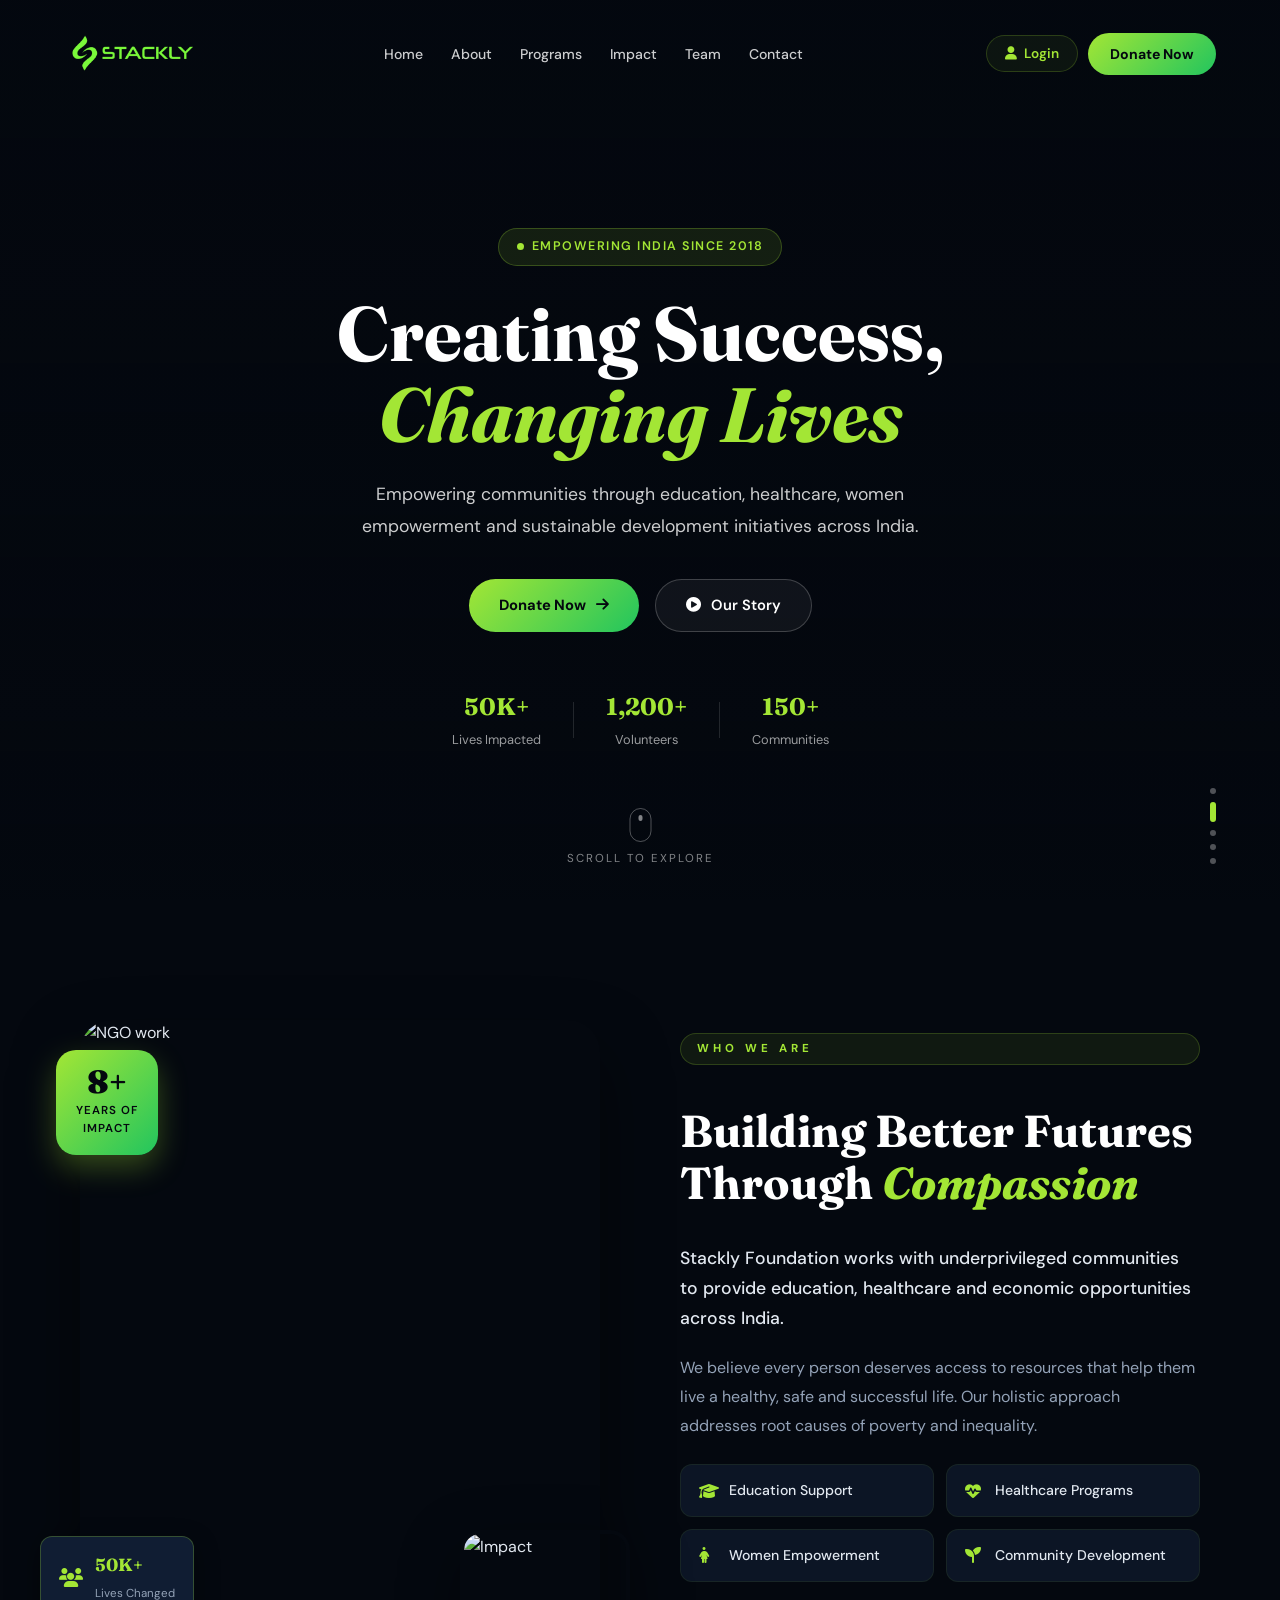
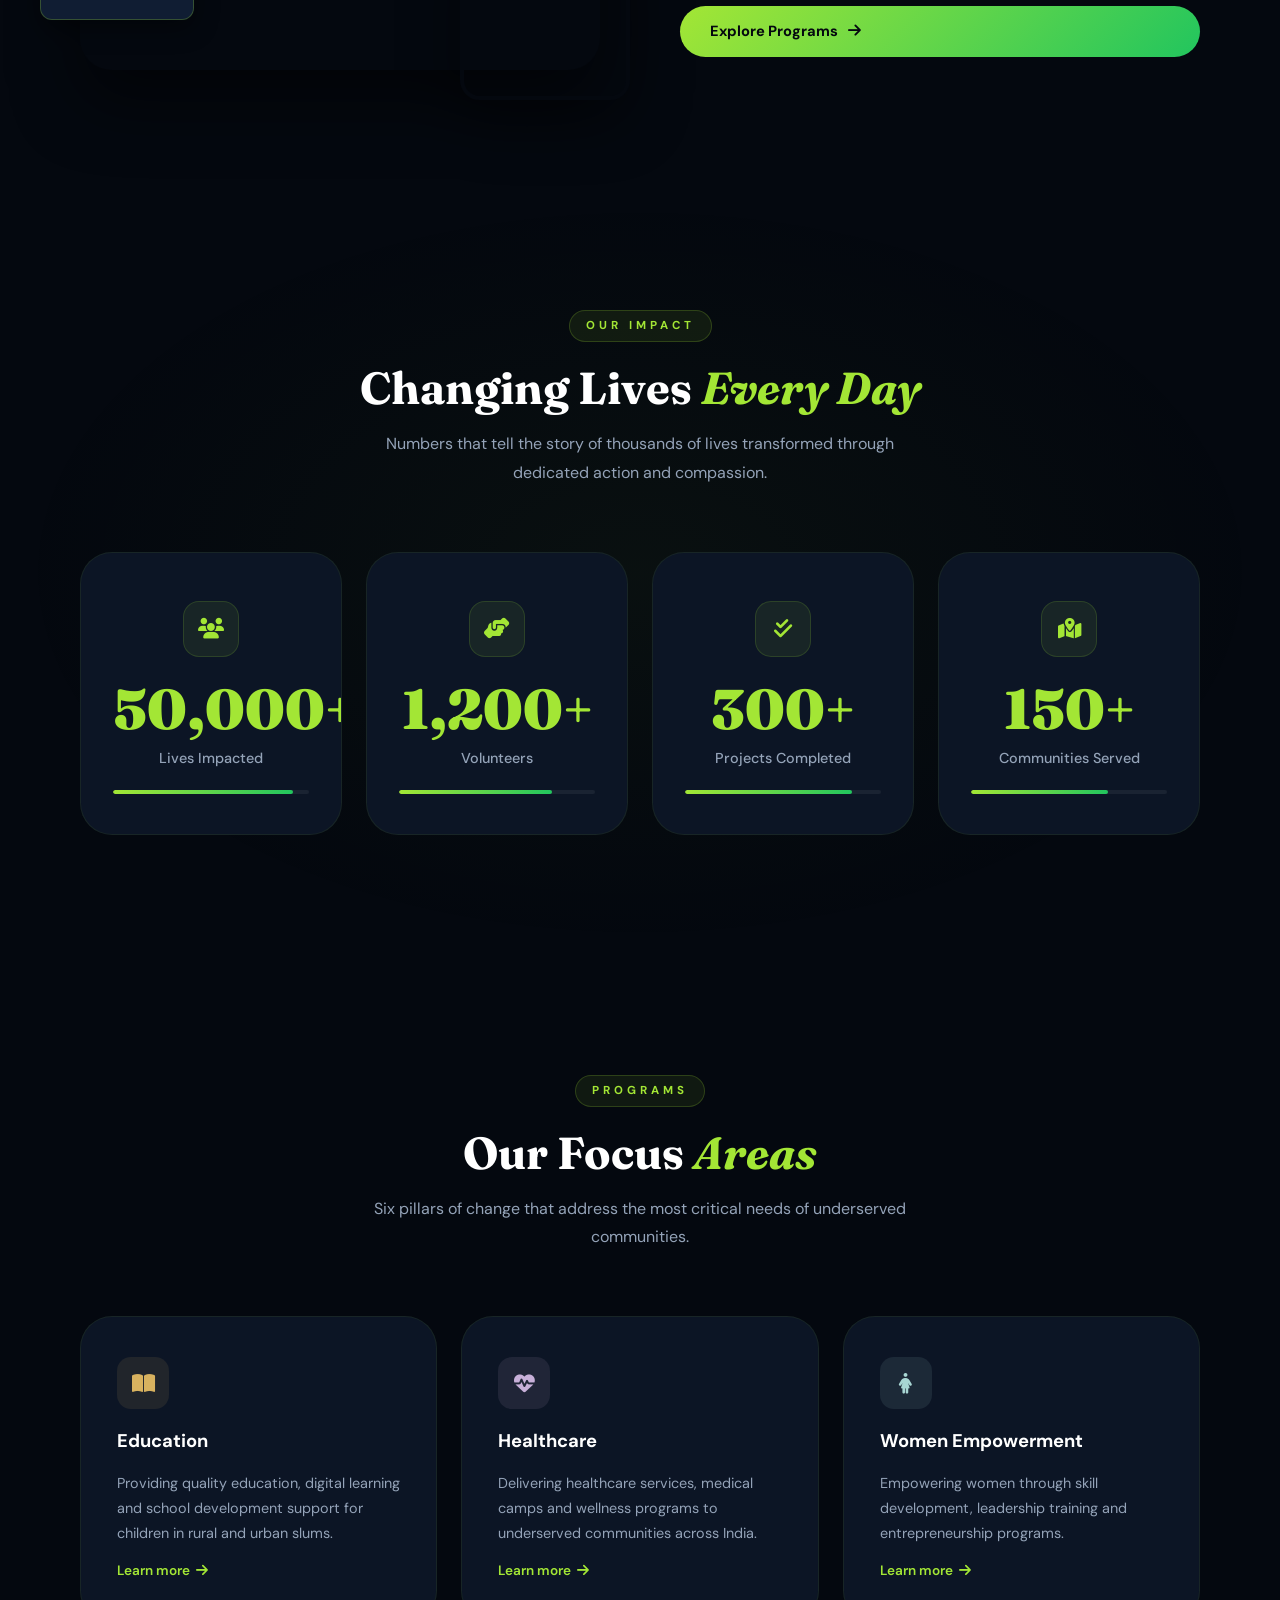
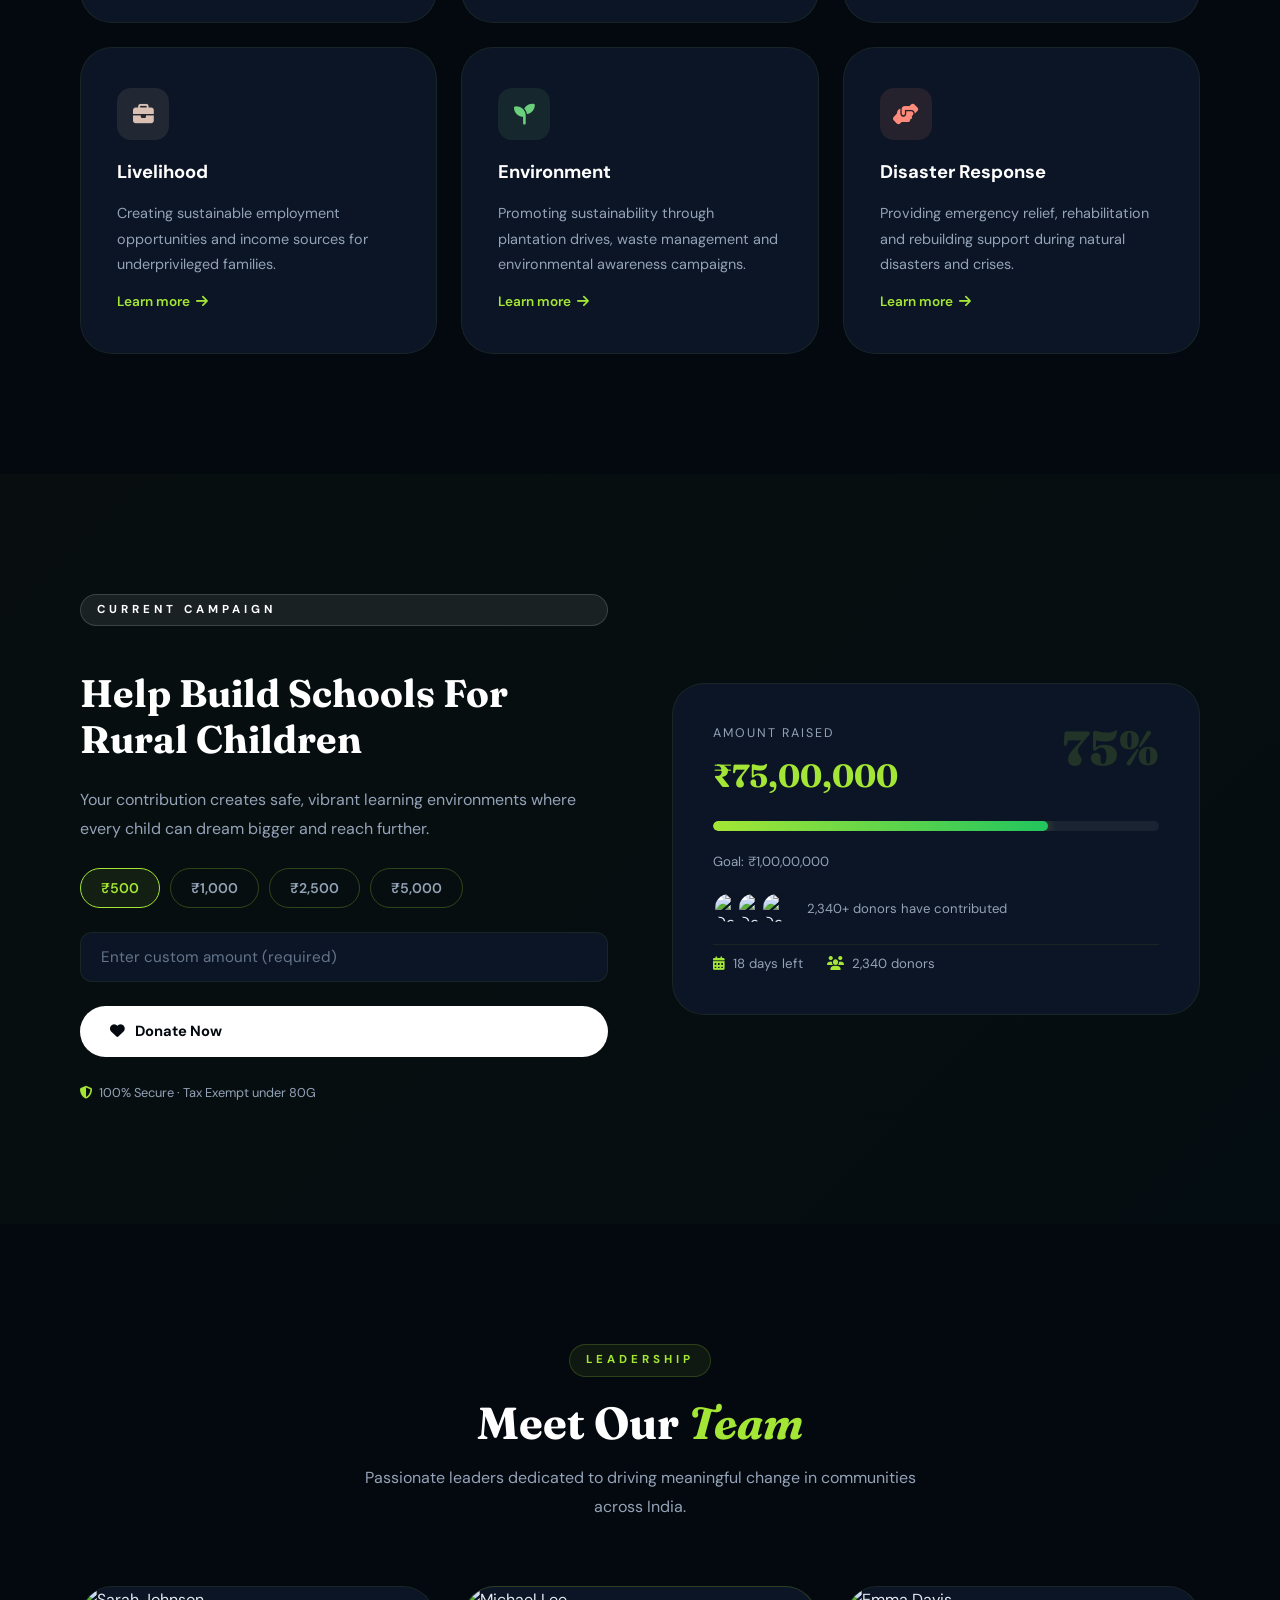
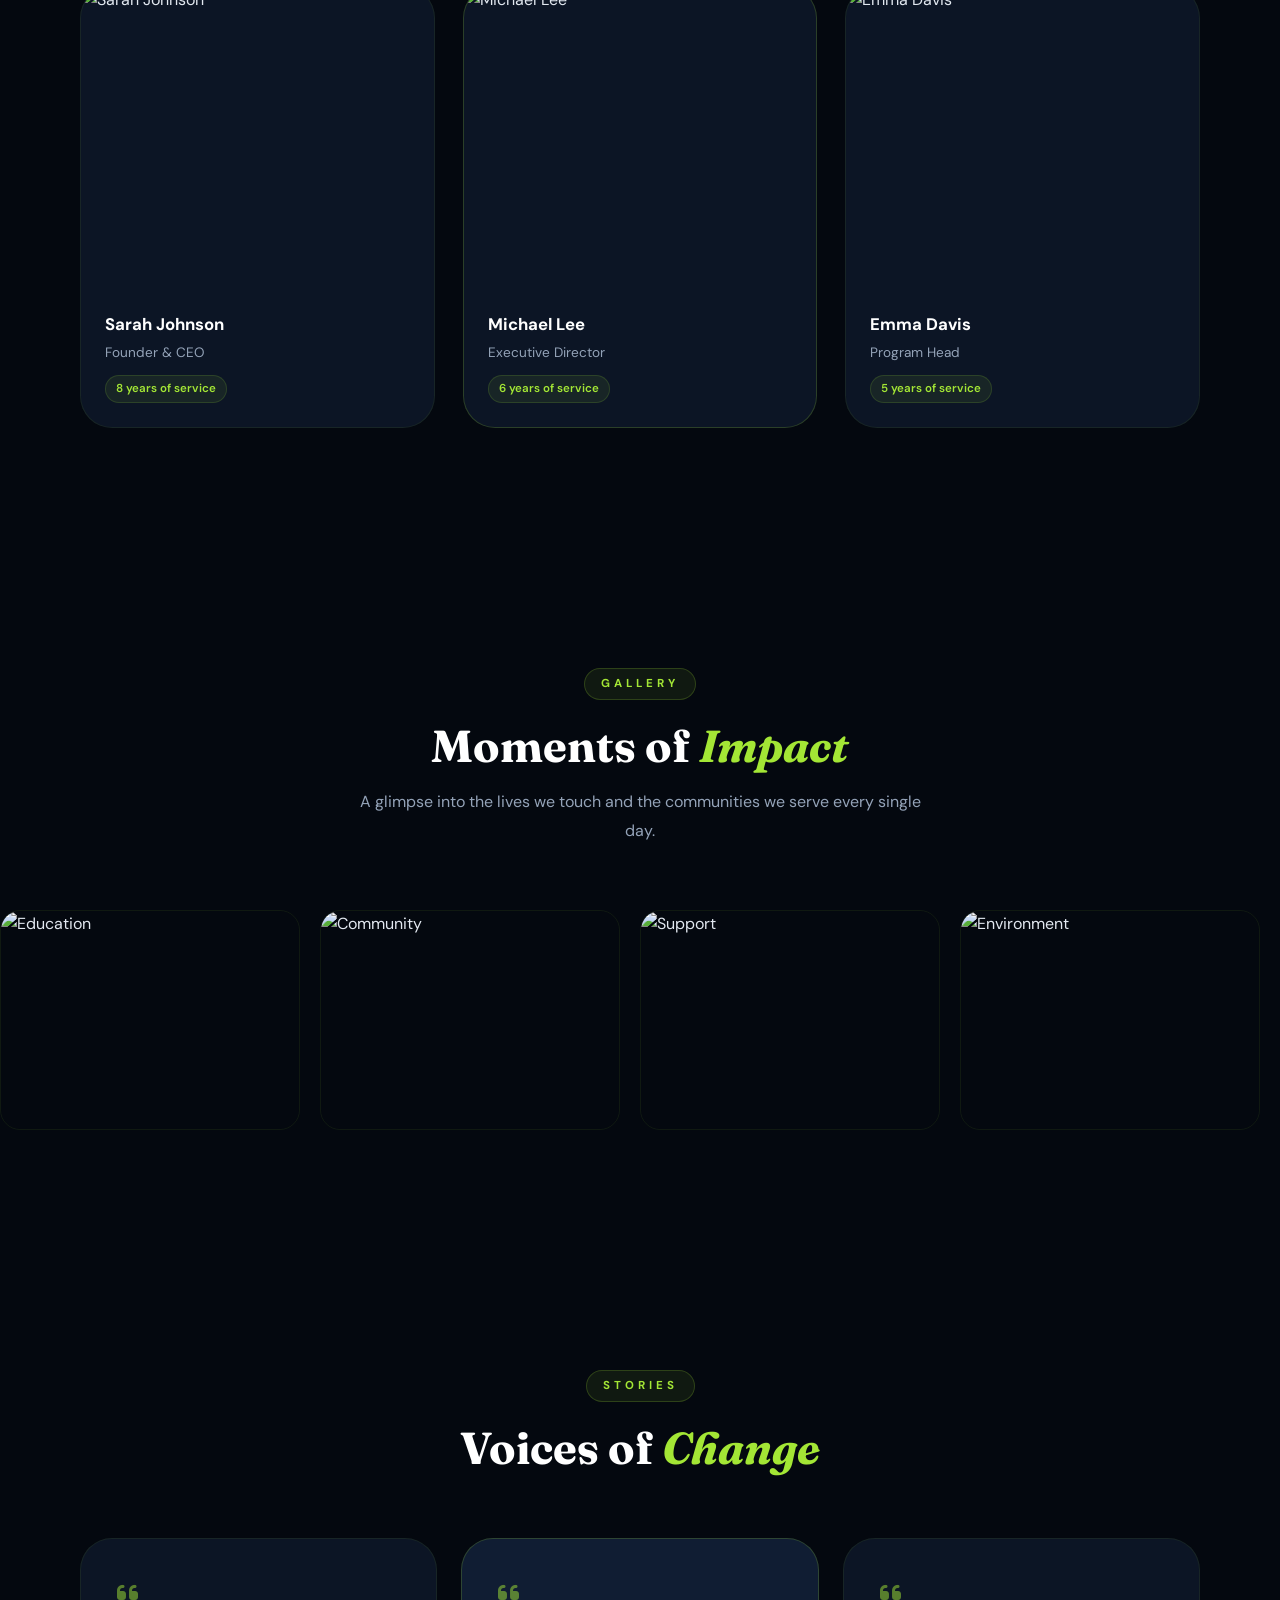
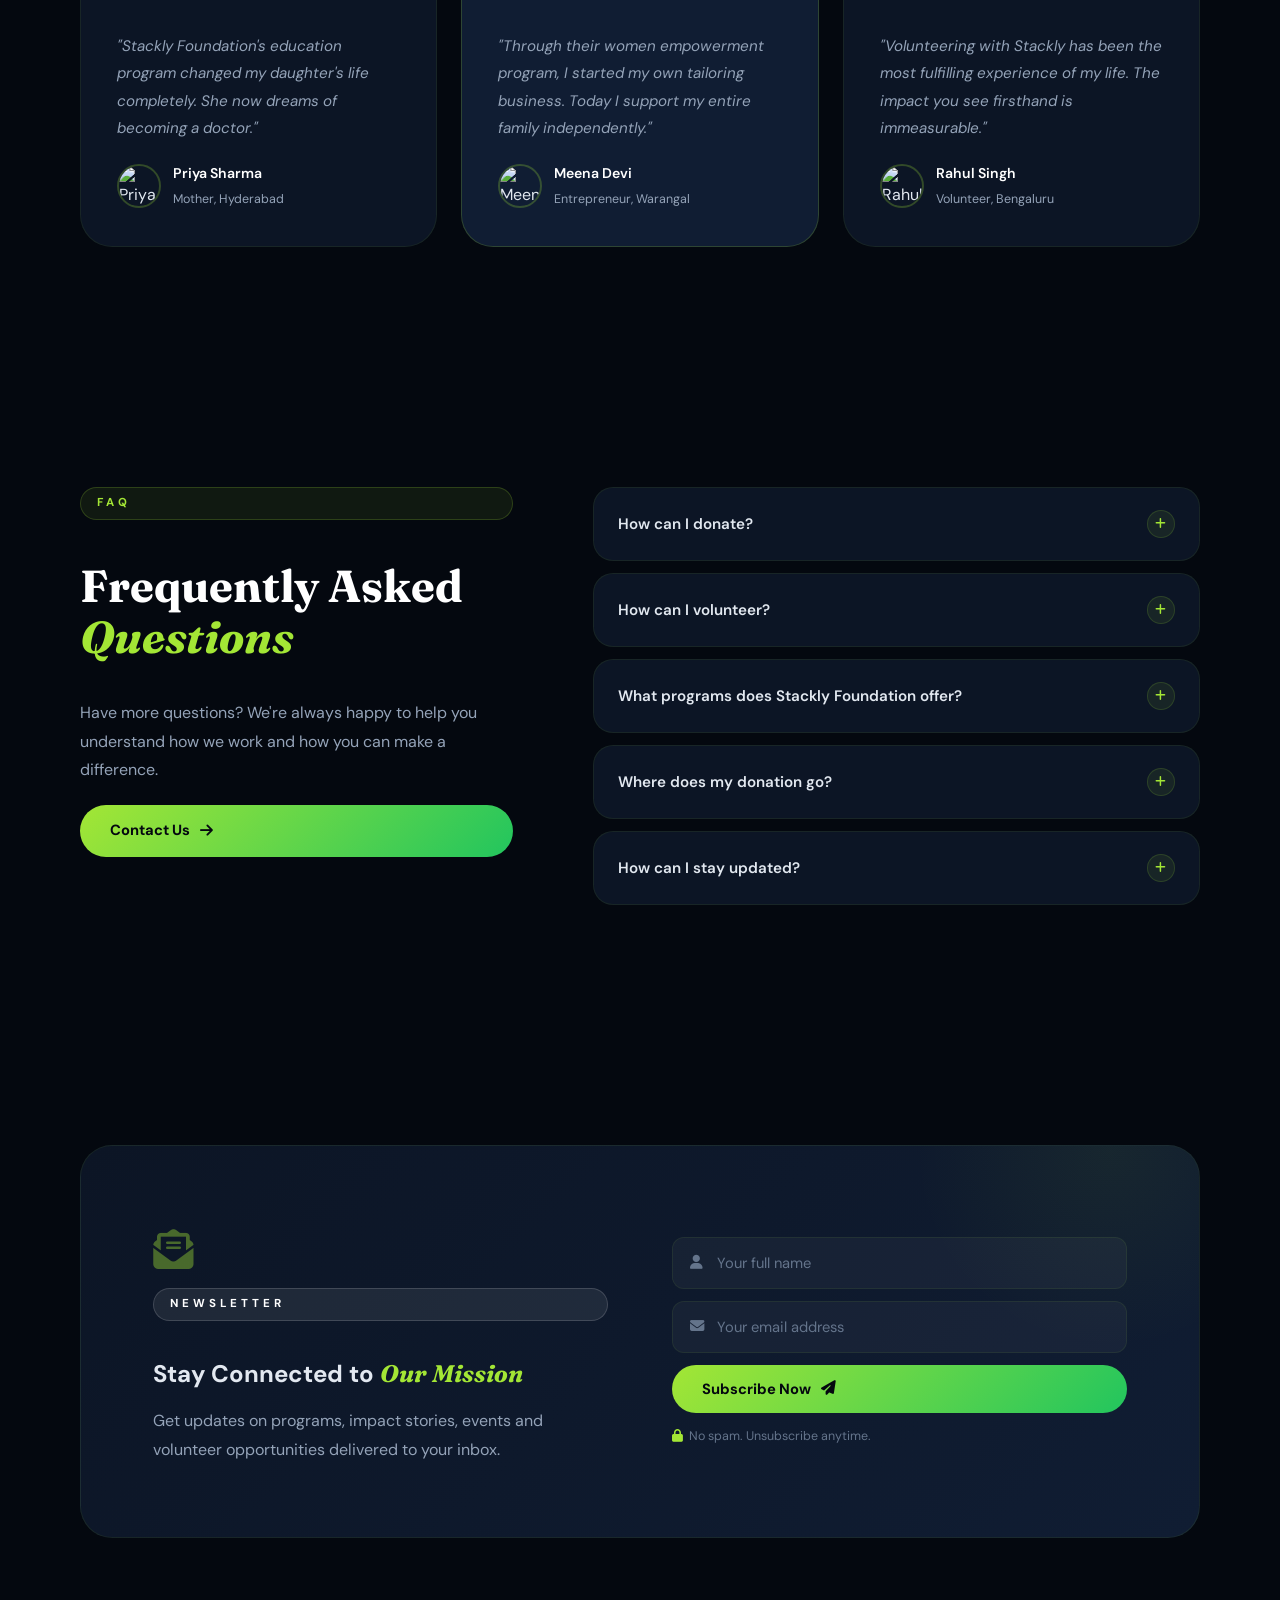
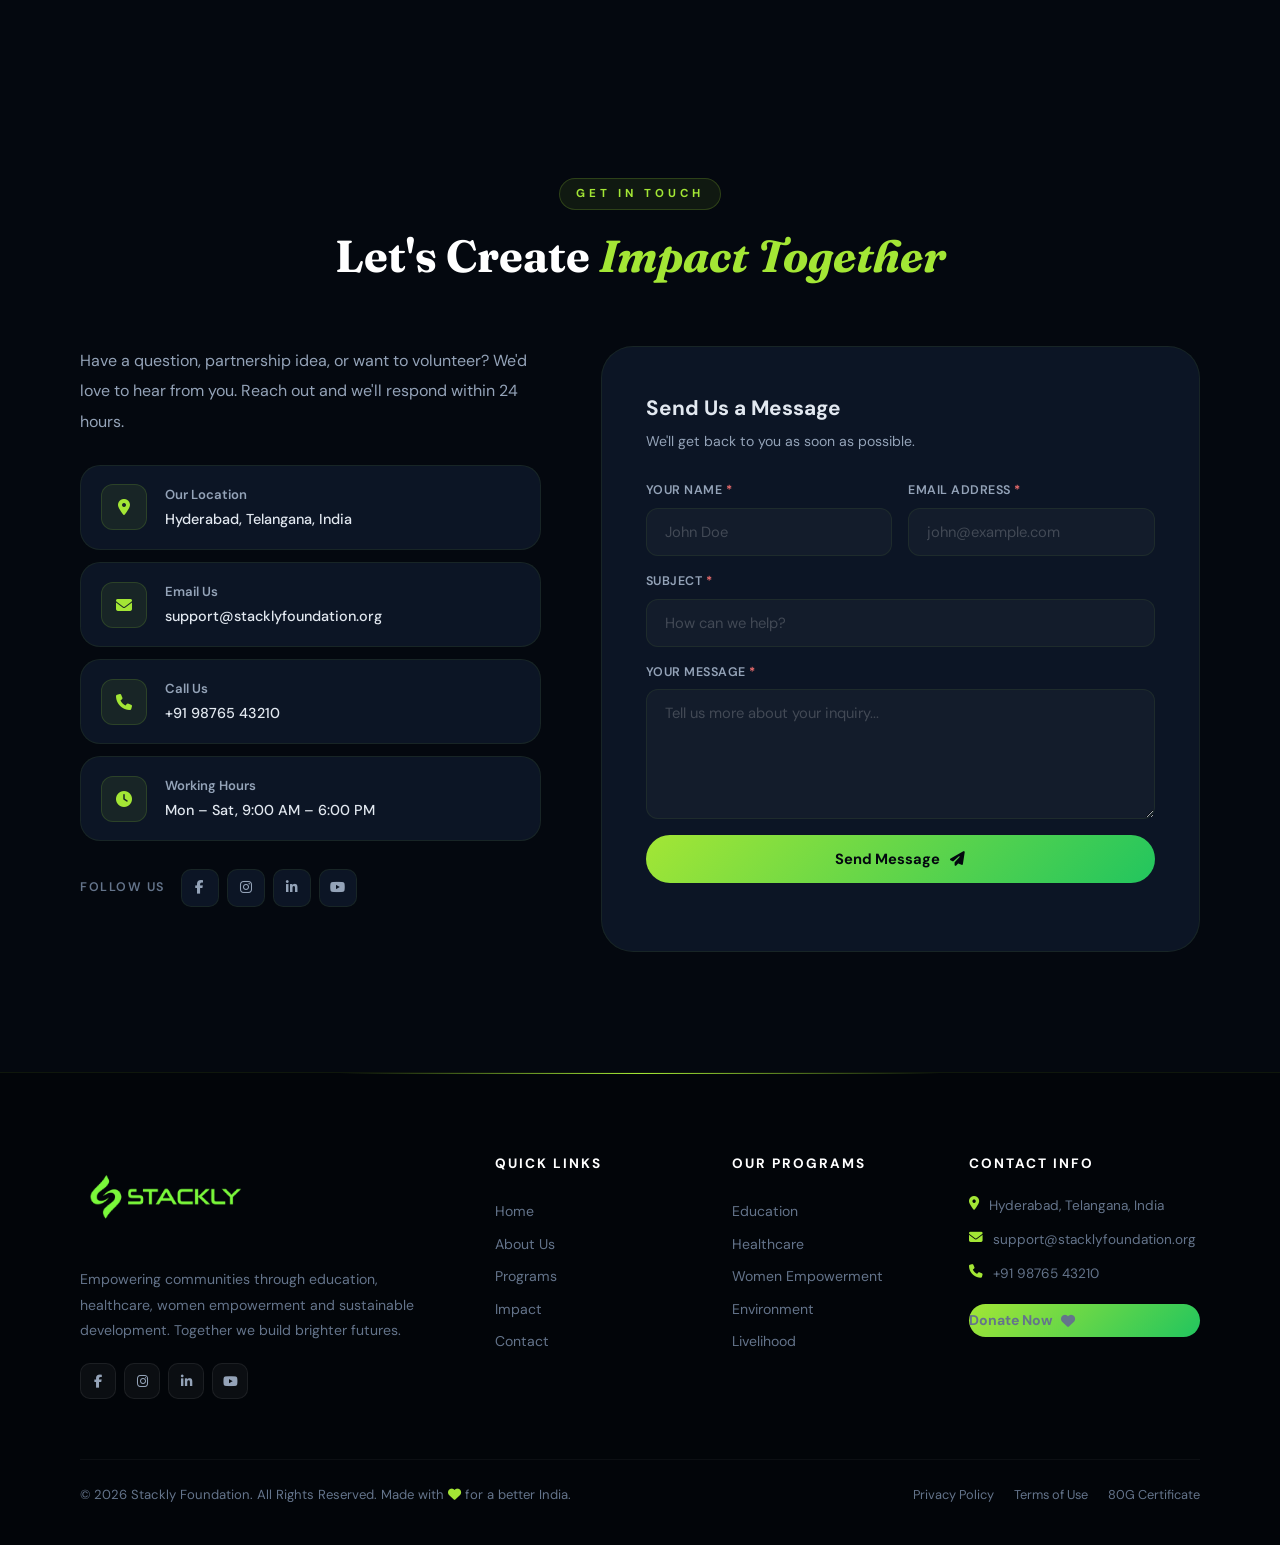
==== index.html @ f52e2aa1 "Update index.html" ====
<!DOCTYPE html>
<html lang="en">
<head>
<meta charset="UTF-8">
<meta name="viewport" content="width=device-width, initial-scale=1.0, maximum-scale=1.0">
<title>Stackly Foundation | Empowering Communities</title>
<link rel="stylesheet" href="style.css">
<link rel="preconnect" href="https://fonts.googleapis.com">
<link href="https://fonts.googleapis.com/css2?family=DM+Sans:ital,opsz,wght@0,9..40,300;0,9..40,400;0,9..40,500;0,9..40,600;0,9..40,700;1,9..40,300&family=Fraunces:ital,opsz,wght@0,9..144,300;0,9..144,600;0,9..144,700;0,9..144,900;1,9..144,300;1,9..144,700&display=swap" rel="stylesheet">
<link rel="stylesheet" href="https://cdnjs.cloudflare.com/ajax/libs/font-awesome/6.5.1/css/all.min.css">
</head>
<body>

<!-- FLOATING PARTICLES -->
<div class="particles" id="particles"></div>

<!-- LOADER -->
<div id="loader">
  <div class="loader-content">
    <div class="loader-logo">
      <img src="logo-removebg-preview.webp" alt="Stackly Foundation">
    </div>
    <div class="loader-wordmark">Stackly</div>
    <div class="loader-tagline">Foundation</div>
    <div class="loader-bar"><span></span></div>
  </div>
</div>

<!-- LOGIN MODAL OVERLAY -->
<div id="loginModal" class="modal-overlay" role="dialog" aria-modal="true" aria-label="Login">
  <div class="modal-card">
    <button class="modal-close" id="modalCloseBtn" aria-label="Close"><i class="fas fa-times"></i></button>
    <div class="modal-header">
      <div class="modal-icon"><i class="fas fa-user-circle"></i></div>
      <h2>Welcome Back</h2>
      <p>Sign in to your Stackly Foundation account</p>
    </div>
    <form id="loginForm" class="modal-form" novalidate>
      <div class="mf-group">
        <label>Full Name <span class="req">*</span></label>
        <div class="mf-input-wrap">
          <i class="fas fa-user"></i>
          <input type="text" id="loginName" placeholder="John Doe" required>
        </div>
        <span class="mf-error" id="nameErr"></span>
      </div>
      <div class="mf-group">
        <label>Email Address <span class="req">*</span></label>
        <div class="mf-input-wrap">
          <i class="fas fa-envelope"></i>
          <input type="email" id="loginEmail" placeholder="john@example.com" required>
        </div>
        <span class="mf-error" id="emailErr"></span>
      </div>
      <div class="mf-group">
        <label>Password <span class="req">*</span></label>
        <div class="mf-input-wrap">
          <i class="fas fa-lock"></i>
          <input type="password" id="loginPassword" placeholder="Enter your password" required>
          <button type="button" class="mf-eye" id="togglePass" aria-label="Toggle password"><i class="fas fa-eye"></i></button>
        </div>
        <span class="mf-error" id="passErr"></span>
      </div>
      <div class="mf-row">
        <label class="mf-check">
          <input type="checkbox" id="rememberMe">
          <span>Remember me</span>
        </label>
        <a href="404.html" class="mf-forgot">Forgot password?</a>
      </div>
      <button type="submit" class="btn-primary btn-full modal-submit">
        <span>Sign In</span> <i class="fas fa-arrow-right"></i>
      </button>
      <p class="modal-divider"><span>or</span></p>
      <button type="button" class="btn-social" onclick="window.location.href='404.html'">
        <i class="fab fa-google"></i> Continue with Google
      </button>
      <p class="modal-footer-text">Don't have an account? <a href="404.html">Sign up free</a></p>
    </form>
  </div>
</div>

<!-- BACK TO TOP -->
<button id="topBtn" aria-label="Back to top"><i class="fas fa-arrow-up"></i></button>

<!-- NAVBAR -->
<header id="header">
  <nav class="navbar">
    <a href="index.html" class="nav-logo">
      <img src="logo-removebg-preview.webp" alt="Stackly Foundation Logo" class="nav-logo-img">
    </a>
    <ul class="nav-links" id="navLinks">
      <li><a href="index.html">Home</a></li>
      <li><a href="404.html">About</a></li>
      <li><a href="404.html">Programs</a></li>
      <li><a href="404.html">Impact</a></li>
      <li><a href="404.html">Team</a></li>
      <li><a href="404.html">Contact</a></li>
      <li class="nav-cta-li"><a href="404.html" class="nav-donate-btn">Donate Now</a></li>
    </ul>
    <div class="nav-right">
      <button class="nav-login-btn" id="loginOpenBtn" aria-label="Login">
        <i class="fas fa-user"></i><span>Login</span>
      </button>
      <a href="404.html" class="nav-donate-desktop">Donate Now</a>
      <button class="menu-btn" id="menuBtn" aria-label="Toggle menu">
        <span></span><span></span><span></span>
      </button>
    </div>
  </nav>
</header>

<!-- MOBILE MENU OVERLAY -->
<div class="mobile-menu-overlay" id="mobileMenu">
  <div class="mobile-menu-inner">
    <button class="mobile-menu-close" id="mobileMenuClose" aria-label="Close menu">
      <i class="fas fa-times"></i>
    </button>
    <a href="index.html" class="mobile-menu-logo">
      <img src="logo-removebg-preview.webp" alt="Stackly">
    </a>
    <nav class="mobile-nav">
      <a href="index.html" class="mobile-nav-link">Home</a>
      <a href="404.html" class="mobile-nav-link">About</a>
      <a href="404.html" class="mobile-nav-link">Programs</a>
      <a href="404.html" class="mobile-nav-link">Impact</a>
      <a href="404.html" class="mobile-nav-link">Team</a>
      <a href="404.html" class="mobile-nav-link">Contact</a>
    </nav>
    <div class="mobile-menu-actions">
      <button class="mobile-login-btn" id="mobileLoginBtn"><i class="fas fa-user"></i> Login</button>
      <a href="404.html" class="btn-primary mobile-donate-btn"><i class="fas fa-heart"></i> Donate Now</a>
    </div>
  </div>
</div>

<!-- HERO -->
<section id="home" class="hero">
  <div class="hero-slider">
    <div class="hero-slide active"><img src="image1.webp" alt="Education"></div>
    <div class="hero-slide"><img src="image2.webp" alt="Volunteers"></div>
    <div class="hero-slide"><img src="image3.webp" alt="Community"></div>
    <div class="hero-slide"><img src="image4.webp" alt="Healthcare"></div>
    <div class="hero-slide"><img src="image5.webp" alt="Women Empowerment"></div>
  </div>
  <div class="hero-overlay"></div>
  <div class="hero-content">
    <div class="hero-badge"><span class="badge-dot"></span> Empowering India Since 2018</div>
    <h1 class="hero-title">
      <span class="hero-line">Creating Success,</span>
      <span class="hero-line accent">Changing Lives</span>
    </h1>
    <p class="hero-sub">Empowering communities through education, healthcare, women empowerment and sustainable development initiatives across India.</p>
    <div class="hero-actions">
      <a href="404.html" class="btn-primary">
        <span>Donate Now</span>
        <i class="fas fa-arrow-right"></i>
      </a>
      <a href="404.html" class="btn-ghost">
        <i class="fas fa-play-circle"></i>
        <span>Our Story</span>
      </a>
    </div>
    <div class="hero-stats">
      <div class="hs"><strong>50K+</strong><span>Lives Impacted</span></div>
      <div class="hs-div"></div>
      <div class="hs"><strong>1,200+</strong><span>Volunteers</span></div>
      <div class="hs-div"></div>
      <div class="hs"><strong>150+</strong><span>Communities</span></div>
    </div>
  </div>
  <div class="hero-scroll-hint">
    <div class="scroll-mouse"><div class="scroll-wheel"></div></div>
    <span>Scroll to explore</span>
  </div>
  <div class="hero-slider-dots" id="sliderDots"></div>
</section>

<!-- ABOUT -->
<section id="about" class="about reveal">
  <div class="container">
    <div class="about-grid">
      <div class="about-media">
        <div class="about-img-main">
          <img src="Aboutimage1.webp" alt="NGO work">
          <div class="about-img-shine"></div>
        </div>
        <div class="about-img-float">
          <img src="Aboutimage2.webp" alt="Impact">
        </div>
        <div class="about-badge-float">
          <div class="abf-number">8+</div>
          <div class="abf-text">Years of<br>Impact</div>
        </div>
        <div class="about-stat-float">
          <i class="fas fa-users"></i>
          <div>
            <strong>50K+</strong>
            <span>Lives Changed</span>
          </div>
        </div>
      </div>
      <div class="about-content">
        <div class="section-label">Who We Are</div>
        <h2 class="section-heading">Building Better Futures Through <em>Compassion</em></h2>
        <p class="about-lead">Stackly Foundation works with underprivileged communities to provide education, healthcare and economic opportunities across India.</p>
        <p class="about-body">We believe every person deserves access to resources that help them live a healthy, safe and successful life. Our holistic approach addresses root causes of poverty and inequality.</p>
        <div class="about-features">
          <div class="af-item"><i class="fas fa-graduation-cap"></i><span>Education Support</span></div>
          <div class="af-item"><i class="fas fa-heartbeat"></i><span>Healthcare Programs</span></div>
          <div class="af-item"><i class="fas fa-female"></i><span>Women Empowerment</span></div>
          <div class="af-item"><i class="fas fa-seedling"></i><span>Community Development</span></div>
        </div>
        <a href="404.html" class="btn-primary">Explore Programs <i class="fas fa-arrow-right"></i></a>
      </div>
    </div>
  </div>
</section>

<!-- IMPACT -->
<section id="impact" class="impact reveal">
  <div class="container">
    <div class="section-header-centered">
      <div class="section-label">Our Impact</div>
      <h2 class="section-heading">Changing Lives <em>Every Day</em></h2>
      <p class="section-sub">Numbers that tell the story of thousands of lives transformed through dedicated action and compassion.</p>
    </div>
    <div class="impact-grid">
      <div class="impact-card">
        <div class="ic-icon"><i class="fas fa-users"></i></div>
        <h3 class="counter" data-target="50000">0</h3>
        <p>Lives Impacted</p>
        <div class="ic-bar"><span style="width:92%"></span></div>
      </div>
      <div class="impact-card">
        <div class="ic-icon"><i class="fas fa-hands-helping"></i></div>
        <h3 class="counter" data-target="1200">0</h3>
        <p>Volunteers</p>
        <div class="ic-bar"><span style="width:78%"></span></div>
      </div>
      <div class="impact-card">
        <div class="ic-icon"><i class="fas fa-check-double"></i></div>
        <h3 class="counter" data-target="300">0</h3>
        <p>Projects Completed</p>
        <div class="ic-bar"><span style="width:85%"></span></div>
      </div>
      <div class="impact-card">
        <div class="ic-icon"><i class="fas fa-map-marked-alt"></i></div>
        <h3 class="counter" data-target="150">0</h3>
        <p>Communities Served</p>
        <div class="ic-bar"><span style="width:70%"></span></div>
      </div>
    </div>
  </div>
</section>

<!-- PROGRAMS -->
<section id="programs" class="programs reveal">
  <div class="container">
    <div class="section-header-centered">
      <div class="section-label">Programs</div>
      <h2 class="section-heading">Our Focus <em>Areas</em></h2>
      <p class="section-sub">Six pillars of change that address the most critical needs of underserved communities.</p>
    </div>
    <div class="programs-grid">
      <a href="404.html" class="program-card prog-1">
        <div class="pc-icon"><i class="fas fa-book-open"></i></div>
        <h3>Education</h3>
        <p>Providing quality education, digital learning and school development support for children in rural and urban slums.</p>
        <span class="pc-link">Learn more <i class="fas fa-arrow-right"></i></span>
      </a>
      <a href="404.html" class="program-card prog-2">
        <div class="pc-icon"><i class="fas fa-heartbeat"></i></div>
        <h3>Healthcare</h3>
        <p>Delivering healthcare services, medical camps and wellness programs to underserved communities across India.</p>
        <span class="pc-link">Learn more <i class="fas fa-arrow-right"></i></span>
      </a>
      <a href="404.html" class="program-card prog-3">
        <div class="pc-icon"><i class="fas fa-female"></i></div>
        <h3>Women Empowerment</h3>
        <p>Empowering women through skill development, leadership training and entrepreneurship programs.</p>
        <span class="pc-link">Learn more <i class="fas fa-arrow-right"></i></span>
      </a>
      <a href="404.html" class="program-card prog-4">
        <div class="pc-icon"><i class="fas fa-briefcase"></i></div>
        <h3>Livelihood</h3>
        <p>Creating sustainable employment opportunities and income sources for underprivileged families.</p>
        <span class="pc-link">Learn more <i class="fas fa-arrow-right"></i></span>
      </a>
      <a href="404.html" class="program-card prog-5">
        <div class="pc-icon"><i class="fas fa-seedling"></i></div>
        <h3>Environment</h3>
        <p>Promoting sustainability through plantation drives, waste management and environmental awareness campaigns.</p>
        <span class="pc-link">Learn more <i class="fas fa-arrow-right"></i></span>
      </a>
      <a href="404.html" class="program-card prog-6">
        <div class="pc-icon"><i class="fas fa-hands-helping"></i></div>
        <h3>Disaster Response</h3>
        <p>Providing emergency relief, rehabilitation and rebuilding support during natural disasters and crises.</p>
        <span class="pc-link">Learn more <i class="fas fa-arrow-right"></i></span>
      </a>
    </div>
  </div>
</section>

<!-- DONATION -->
<section id="donate" class="donation reveal">
  <div class="container">
    <div class="donation-inner">
      <div class="donation-left">
        <div class="section-label light">Current Campaign</div>
        <h2>Help Build Schools For Rural Children</h2>
        <p>Your contribution creates safe, vibrant learning environments where every child can dream bigger and reach further.</p>
        <div class="donation-amounts">
          <button class="da-btn active" data-amt="500">₹500</button>
          <button class="da-btn" data-amt="1000">₹1,000</button>
          <button class="da-btn" data-amt="2500">₹2,500</button>
          <button class="da-btn" data-amt="5000">₹5,000</button>
        </div>
        <div class="donation-custom">
          <input type="number" placeholder="Enter custom amount (required)" id="customAmt" min="1" required>
        </div>
        <a href="404.html" class="btn-primary btn-white">
          <i class="fas fa-heart"></i> Donate Now
        </a>
        <p class="donation-note"><i class="fas fa-shield-alt"></i> 100% Secure · Tax Exempt under 80G</p>
      </div>
      <div class="donation-right">
        <div class="donation-progress-card">
          <div class="dpc-header">
            <div>
              <div class="dpc-label">Amount Raised</div>
              <div class="dpc-amount">₹75,00,000</div>
            </div>
            <div class="dpc-pct">75%</div>
          </div>
          <div class="dpc-bar">
            <div class="dpc-fill" id="progressFill"></div>
          </div>
          <div class="dpc-goal">Goal: ₹1,00,00,000</div>
          <div class="dpc-donors">
            <div class="dpc-donor-faces"> 
              <img src="donation1.webp" alt="Donor 1">
              <img src="donation2.webp" alt="Donor 2">
              <img src="donation3.webp" alt="Donor 3">
            </div>
            <span>2,340+ donors have contributed</span>
          </div>
          <div class="dpc-stats">
            <div><i class="fas fa-calendar-alt"></i> 18 days left</div>
            <div><i class="fas fa-users"></i> 2,340 donors</div>
          </div>
        </div>
      </div>
    </div>
  </div>
</section>

<!-- TEAM -->
<section id="team" class="team reveal">
  <div class="container">
    <div class="section-header-centered">
      <div class="section-label">Leadership</div>
      <h2 class="section-heading">Meet Our <em>Team</em></h2>
      <p class="section-sub">Passionate leaders dedicated to driving meaningful change in communities across India.</p>
    </div>
    <div class="team-grid">
      <div class="team-card">
        <div class="tc-img">
          <img src="teammember1.webp" alt="Sarah Johnson">
          <div class="tc-overlay">
            <div class="tc-social">
              <a href="404.html"><i class="fab fa-linkedin-in"></i></a>
              <a href="404.html"><i class="fab fa-twitter"></i></a>
            </div>
          </div>
        </div>
        <div class="tc-info">
          <h3>Sarah Johnson</h3>
          <p>Founder & CEO</p>
          <div class="tc-tag">8 years of service</div>
        </div>
      </div>
      <div class="team-card tc-featured">
        <div class="tc-img">
          <img src="teammeber2.webp" alt="Michael Lee">
          <div class="tc-overlay">
            <div class="tc-social">
              <a href="404.html"><i class="fab fa-linkedin-in"></i></a>
              <a href="404.html"><i class="fab fa-twitter"></i></a>
            </div>
          </div>
        </div>
        <div class="tc-info">
          <h3>Michael Lee</h3>
          <p>Executive Director</p>
          <div class="tc-tag">6 years of service</div>
        </div>
      </div>
      <div class="team-card">
        <div class="tc-img">
          <img src="teamber3.webp" alt="Emma Davis">
          <div class="tc-overlay">
            <div class="tc-social">
              <a href="404.html"><i class="fab fa-linkedin-in"></i></a>
              <a href="404.html"><i class="fab fa-twitter"></i></a>
            </div>
          </div>
        </div>
        <div class="tc-info">
          <h3>Emma Davis</h3>
          <p>Program Head</p>
          <div class="tc-tag">5 years of service</div>
        </div>
      </div>
    </div>
  </div>
</section>

<!-- GALLERY -->
<section class="gallery reveal">
  <div class="container">
    <div class="section-header-centered">
      <div class="section-label">Gallery</div>
      <h2 class="section-heading">Moments of <em>Impact</em></h2>
      <p class="section-sub">A glimpse into the lives we touch and the communities we serve every single day.</p>
    </div>
  </div>
  <div class="gallery-track-wrap">
    <div class="gallery-track">
      <div class="gallery-item"><img src="gallery1.webp" alt="Education"><div class="gi-caption">Education</div></div>
      <div class="gallery-item"><img src="gallery2.webp" alt="Community"><div class="gi-caption">Community</div></div>
      <div class="gallery-item"><img src="gallery3.webp" alt="Support"><div class="gi-caption">Support</div></div>
      <div class="gallery-item"><img src="gallery4.webp" alt="Environment"><div class="gi-caption">Environment</div></div>
      <div class="gallery-item"><img src="gallery5.webp" alt="Women"><div class="gi-caption">Empowerment</div></div>
      <div class="gallery-item"><img src="gallery6.webp" alt="Volunteers"><div class="gi-caption">Volunteers</div></div>
      <div class="gallery-item"><img src="gallery7.webp" alt="Healthcare"><div class="gi-caption">Healthcare</div></div>
      <div class="gallery-item"><img src="gallery8.webp" alt="Environment"><div class="gi-caption">Children</div></div>
      <!-- duplicates for infinite scroll -->
      <div class="gallery-item"><img src="gallery1.webp" alt="Education"><div class="gi-caption">Education</div></div>
      <div class="gallery-item"><img src="gallery2.webp" alt="Community"><div class="gi-caption">Community</div></div>
      <div class="gallery-item"><img src="gallery3.webp" alt="Support"><div class="gi-caption">Support</div></div>
      <div class="gallery-item"><img src="gallery4.webp" alt="Environment"><div class="gi-caption">Environment</div></div>
      <div class="gallery-item"><img src="gallery5.webp" alt="Women"><div class="gi-caption">Empowerment</div></div>
      <div class="gallery-item"><img src="gallery6.webp" alt="Volunteers"><div class="gi-caption">Volunteers</div></div>
      <div class="gallery-item"><img src="gallery7.webp" alt="Healthcare"><div class="gi-caption">Healthcare</div></div>
      <div class="gallery-item"><img src="gallery8.webp" alt="Environment"><div class="gi-caption">Children</div></div>
    </div>
  </div>
</section>

<!-- TESTIMONIALS -->
<section class="testimonials reveal">
  <div class="container">
    <div class="section-header-centered">
      <div class="section-label">Stories</div>
      <h2 class="section-heading">Voices of <em>Change</em></h2>
    </div>
    <div class="testi-grid">
      <div class="testi-card">
        <div class="testi-quote"><i class="fas fa-quote-left"></i></div>
        <p>"Stackly Foundation's education program changed my daughter's life completely. She now dreams of becoming a doctor."</p>
        <div class="testi-author">
          <img src="testttmonail1.webp" alt="Priya Sharma">
          <div><strong>Priya Sharma</strong><span>Mother, Hyderabad</span></div>
        </div>
      </div>
      <div class="testi-card testi-featured">
        <div class="testi-quote"><i class="fas fa-quote-left"></i></div>
        <p>"Through their women empowerment program, I started my own tailoring business. Today I support my entire family independently."</p>
        <div class="testi-author">
          <img src="testttmonail2.webp" alt="Meena Devi">
          <div><strong>Meena Devi</strong><span>Entrepreneur, Warangal</span></div>
        </div>
      </div>
      <div class="testi-card">
        <div class="testi-quote"><i class="fas fa-quote-left"></i></div>
        <p>"Volunteering with Stackly has been the most fulfilling experience of my life. The impact you see firsthand is immeasurable."</p>
        <div class="testi-author">
          <img src="testttmonail3.webp" alt="Rahul Singh">
          <div><strong>Rahul Singh</strong><span>Volunteer, Bengaluru</span></div>
        </div>
      </div>
    </div>
  </div>
</section>

<!-- FAQ -->
<section class="faq reveal">
  <div class="container">
    <div class="faq-layout">
      <div class="faq-left">
        <div class="section-label">FAQ</div>
        <h2 class="section-heading">Frequently Asked <em>Questions</em></h2>
        <p>Have more questions? We're always happy to help you understand how we work and how you can make a difference.</p>
        <a href="404.html" class="btn-primary">Contact Us <i class="fas fa-arrow-right"></i></a>
      </div>
      <div class="faq-right">
        <div class="faq-item">
          <button class="faq-question">How can I donate?<span class="fq-icon"><i class="fas fa-plus"></i></span></button>
          <div class="faq-answer"><p>You can donate online through our secure portal using any major credit/debit card, UPI, or bank transfer. All donations are tax-exempt under Section 80G.</p></div>
        </div>
        <div class="faq-item">
          <button class="faq-question">How can I volunteer?<span class="fq-icon"><i class="fas fa-plus"></i></span></button>
          <div class="faq-answer"><p>Register through our volunteer form and our team will reach out with available opportunities matching your skills and schedule.</p></div>
        </div>
        <div class="faq-item">
          <button class="faq-question">What programs does Stackly Foundation offer?<span class="fq-icon"><i class="fas fa-plus"></i></span></button>
          <div class="faq-answer"><p>We focus on education, healthcare, women empowerment, environmental sustainability, livelihood development and disaster response programs.</p></div>
        </div>
        <div class="faq-item">
          <button class="faq-question">Where does my donation go?<span class="fq-icon"><i class="fas fa-plus"></i></span></button>
          <div class="faq-answer"><p>Your donations directly support educational initiatives, medical camps, community welfare projects, and social impact programs.</p></div>
        </div>
        <div class="faq-item">
          <button class="faq-question">How can I stay updated?<span class="fq-icon"><i class="fas fa-plus"></i></span></button>
          <div class="faq-answer"><p>Subscribe to our newsletter and follow our social media channels to receive updates, success stories, volunteer opportunities, and upcoming events.</p></div>
        </div>
      </div>
    </div>
  </div>
</section>

<!-- NEWSLETTER -->
<section class="newsletter reveal">
  <div class="container">
    <div class="newsletter-inner">
      <div class="nl-left">
        <div class="nl-icon"><i class="fas fa-envelope-open-text"></i></div>
        <div class="section-label light">Newsletter</div>
        <h2>Stay Connected to <em>Our Mission</em></h2>
        <p>Get updates on programs, impact stories, events and volunteer opportunities delivered to your inbox.</p>
      </div>
      <div class="nl-right">
        <form id="newsletterForm" class="nl-form" novalidate>
          <div class="nl-field">
            <i class="fas fa-user"></i>
            <input type="text" placeholder="Your full name" required>
          </div>
          <div class="nl-field">
            <i class="fas fa-envelope"></i>
            <input type="email" placeholder="Your email address" required>
          </div>
          <button type="submit" class="btn-primary">
            Subscribe Now <i class="fas fa-paper-plane"></i>
          </button>
        </form>
        <p class="nl-note"><i class="fas fa-lock"></i> No spam. Unsubscribe anytime.</p>
      </div>
    </div>
  </div>
</section>

<!-- CONTACT -->
<section class="contact reveal" id="contact">
  <div class="container">
    <div class="section-header-centered">
      <div class="section-label">Get In Touch</div>
      <h2 class="section-heading">Let's Create <em>Impact Together</em></h2>
    </div>
    <div class="contact-grid">
      <div class="contact-left">
        <p class="contact-intro">Have a question, partnership idea, or want to volunteer? We'd love to hear from you. Reach out and we'll respond within 24 hours.</p>
        <div class="contact-info-list">
          <div class="ci-item">
            <div class="ci-icon"><i class="fas fa-map-marker-alt"></i></div>
            <div class="ci-text"><h4>Our Location</h4><p>Hyderabad, Telangana, India</p></div>
          </div>
          <div class="ci-item">
            <div class="ci-icon"><i class="fas fa-envelope"></i></div>
            <div class="ci-text"><h4>Email Us</h4><p>support@stacklyfoundation.org</p></div>
          </div>
          <div class="ci-item">
            <div class="ci-icon"><i class="fas fa-phone"></i></div>
            <div class="ci-text"><h4>Call Us</h4><p>+91 98765 43210</p></div>
          </div>
          <div class="ci-item">
            <div class="ci-icon"><i class="fas fa-clock"></i></div>
            <div class="ci-text"><h4>Working Hours</h4><p>Mon – Sat, 9:00 AM – 6:00 PM</p></div>
          </div>
        </div>
        <div class="contact-socials">
          <span>Follow Us</span>
          <div class="cs-links">
            <a href="404.html" aria-label="Facebook"><i class="fab fa-facebook-f"></i></a>
            <a href="404.html" aria-label="Instagram"><i class="fab fa-instagram"></i></a>
            <a href="404.html" aria-label="LinkedIn"><i class="fab fa-linkedin-in"></i></a>
            <a href="404.html" aria-label="YouTube"><i class="fab fa-youtube"></i></a>
          </div>
        </div>
      </div>
      <div class="contact-right">
        <div class="contact-form-card">
          <h3>Send Us a Message</h3>
          <p>We'll get back to you as soon as possible.</p>
          <form class="cform" id="contactForm" novalidate>
            <div class="cf-row">
              <div class="cf-group">
                <label>Your Name <span class="req">*</span></label>
                <input type="text" placeholder="John Doe" required>
              </div>
              <div class="cf-group">
                <label>Email Address <span class="req">*</span></label>
                <input type="email" placeholder="john@example.com" required>
              </div>
            </div>
            <div class="cf-group">
              <label>Subject <span class="req">*</span></label>
              <input type="text" placeholder="How can we help?" required>
            </div>
            <div class="cf-group">
              <label>Your Message <span class="req">*</span></label>
              <textarea rows="5" placeholder="Tell us more about your inquiry..." required></textarea>
            </div>
            <button type="submit" class="btn-primary btn-full">
              Send Message <i class="fas fa-paper-plane"></i>
            </button>
            <div id="contactMsg"></div>
          </form>
        </div>
      </div>
    </div>
  </div>
</section>

<!-- FOOTER -->
<footer>
  <div class="footer-glow"></div>
  <div class="container">
    <div class="footer-grid">
      <div class="footer-brand">
        <a href="index.html" class="footer-logo">
          <img src="logo-removebg-preview.webp" alt="Stackly Foundation Logo" class="footer-logo-img">
        </a>
        <p>Empowering communities through education, healthcare, women empowerment and sustainable development. Together we build brighter futures.</p>
        <div class="footer-social">
          <a href="404.html" aria-label="Facebook"><i class="fab fa-facebook-f"></i></a>
          <a href="404.html" aria-label="Instagram"><i class="fab fa-instagram"></i></a>
          <a href="404.html" aria-label="LinkedIn"><i class="fab fa-linkedin-in"></i></a>
          <a href="404.html" aria-label="YouTube"><i class="fab fa-youtube"></i></a>
        </div>
      </div>
      <div class="footer-col">
        <h4>Quick Links</h4>
        <a href="index.html">Home</a>
        <a href="404.html">About Us</a>
        <a href="404.html">Programs</a>
        <a href="404.html">Impact</a>
        <a href="404.html">Contact</a>
      </div>
      <div class="footer-col">
        <h4>Our Programs</h4>
        <a href="404.html">Education</a>
        <a href="404.html">Healthcare</a>
        <a href="404.html">Women Empowerment</a>
        <a href="404.html">Environment</a>
        <a href="404.html">Livelihood</a>
      </div>
      <div class="footer-col">
        <h4>Contact Info</h4>
        <div class="fc-info"><i class="fas fa-map-marker-alt"></i><span>Hyderabad, Telangana, India</span></div>
        <div class="fc-info"><i class="fas fa-envelope"></i><span>support@stacklyfoundation.org</span></div>
        <div class="fc-info"><i class="fas fa-phone"></i><span>+91 98765 43210</span></div>
        <a href="404.html" class="footer-donate-btn">Donate Now <i class="fas fa-heart"></i></a>
      </div>
    </div>
    <div class="footer-bottom">
      <p>© <span id="year"></span> Stackly Foundation. All Rights Reserved. Made with <i class="fas fa-heart" style="color:#a3e635"></i> for a better India.</p>
      <div class="footer-bottom-links">
        <a href="404.html">Privacy Policy</a>
        <a href="404.html">Terms of Use</a>
        <a href="404.html">80G Certificate</a>
      </div>
    </div>
  </div>
</footer>
<script src="script.js"></script>
</body>
</html>
---- style.css ----
/* ==========================================
   RESET & CSS VARIABLES
========================================== */
:root {
  --bg: #04080f;
  --bg-2: #080e1a;
  --card: #0c1525;
  --card-2: #101d33;
  --border: rgba(163, 230, 53, 0.08);
  --border-hover: rgba(163, 230, 53, 0.25);
  --green: #a3e635;
  --green-2: #84cc16;
  --green-3: #22c55e;
  --green-glow: rgba(163, 230, 53, 0.15);
  --white: #ffffff;
  --text: #e2e8f0;
  --muted: #64748b;
  --muted-2: #94a3b8;
  --radius-sm: 12px;
  --radius: 20px;
  --radius-lg: 32px;
  --shadow: 0 20px 60px rgba(0,0,0,0.4);
  --shadow-green: 0 0 40px rgba(163,230,53,0.12);
  --transition: 0.4s cubic-bezier(0.25, 1, 0.5, 1);
  --font-display: 'Fraunces', Georgia, serif;
  --font-body: 'DM Sans', sans-serif;
}

*,*::before,*::after { margin:0; padding:0; box-sizing:border-box; }
html { scroll-behavior:smooth; font-size:16px; }
body {
  font-family: var(--font-body);
  background: var(--bg);
  color: var(--text);
  overflow-x: hidden;
  line-height: 1.6;
  width: 100%;
  max-width: 100vw;
}
img { display:block; max-width:100%; }
a { text-decoration:none; }
ul { list-style:none; }
button { font-family:var(--font-body); }
em { font-family:var(--font-display); font-style:italic; color:var(--green); }
.req { color:#f87171; }

/* ==========================================
   UTILITIES
========================================== */
.container {
  max-width: 1200px;
  margin: 0 auto;
  padding: 0 40px;
  width: 100%;
}

.section-label {
  display: inline-block;
  font-size: 0.72rem;
  font-weight: 700;
  letter-spacing: 4px;
  text-transform: uppercase;
  color: var(--green);
  background: rgba(163,230,53,0.08);
  border: 1px solid rgba(163,230,53,0.2);
  padding: 6px 16px;
  border-radius: 50px;
  margin-bottom: 20px;
}
.section-label.light { color:#fff; background:rgba(255,255,255,0.08); border-color:rgba(255,255,255,0.15); }

.section-heading {
  font-family: var(--font-display);
  font-size: clamp(2rem,3.5vw,3rem);
  font-weight: 700;
  line-height: 1.15;
  color: var(--white);
  margin-bottom: 16px;
}

.section-header-centered { text-align:center; margin-bottom:64px; }
.section-header-centered .section-sub {
  max-width: 580px;
  margin: 0 auto;
  color: var(--muted-2);
  font-size: 1rem;
  line-height: 1.8;
}

/* ==========================================
   BUTTONS
========================================== */
.btn-primary {
  display: inline-flex;
  align-items: center;
  gap: 10px;
  padding: 14px 30px;
  background: linear-gradient(135deg,var(--green),var(--green-3));
  color: #04080f;
  font-weight: 700;
  font-size: 0.92rem;
  border-radius: 50px;
  border: none;
  cursor: pointer;
  transition: var(--transition);
  position: relative;
  overflow: hidden;
  text-decoration: none;
}
.btn-primary::before {
  content:''; position:absolute; inset:0;
  background:linear-gradient(135deg,var(--green-3),var(--green));
  opacity:0; transition:opacity 0.3s;
}
.btn-primary:hover::before { opacity:1; }
.btn-primary:hover { transform:translateY(-3px); box-shadow:0 12px 35px rgba(163,230,53,0.35); }
.btn-primary span,.btn-primary i { position:relative; z-index:1; }

.btn-ghost {
  display:inline-flex; align-items:center; gap:10px;
  padding:14px 30px; color:var(--white); font-weight:600; font-size:0.92rem;
  border-radius:50px; border:1.5px solid rgba(255,255,255,0.2);
  transition:var(--transition); background:rgba(255,255,255,0.05); backdrop-filter:blur(10px);
}
.btn-ghost:hover { border-color:var(--green); color:var(--green); background:rgba(163,230,53,0.06); transform:translateY(-3px); }

.btn-white { background:#fff; color:#04080f; }
.btn-white:hover { background:var(--green); box-shadow:0 12px 35px rgba(163,230,53,0.35); }
.btn-full { width:100%; justify-content:center; }

/* ==========================================
   PARTICLES
========================================== */
.particles { position:fixed; inset:0; pointer-events:none; z-index:0; overflow:hidden; }
.particle {
  position:absolute; width:3px; height:3px; border-radius:50%;
  background:var(--green); opacity:0; animation:particleFloat linear infinite;
}
@keyframes particleFloat {
  0%{transform:translateY(110vh) scale(0);opacity:0}
  10%{opacity:0.4} 90%{opacity:0.15}
  100%{transform:translateY(-10vh) scale(1.5);opacity:0}
}

/* ==========================================
   LOADER
========================================== */
#loader {
  position:fixed; inset:0; background:#000;
  display:flex; justify-content:center; align-items:center;
  z-index:99999; transition:opacity 0.6s ease;
}
.loader-content { text-align:center; }
.loader-logo img {
  width:100px; height:auto; margin:0 auto 16px; display:block;
  animation:logoFloat 2.5s ease-in-out infinite;
  filter:brightness(0) saturate(100%) invert(79%) sepia(55%) saturate(800%) hue-rotate(46deg) brightness(105%) contrast(97%) drop-shadow(0 0 14px rgba(163,230,53,0.6));
}
@keyframes logoFloat { 0%,100%{transform:translateY(0)} 50%{transform:translateY(-8px)} }
.loader-wordmark { font-family:var(--font-display); font-size:2.5rem; font-weight:700; color:#fff; letter-spacing:2px; }
.loader-tagline { font-size:0.75rem; letter-spacing:6px; color:var(--green); text-transform:uppercase; margin-bottom:28px; }
.loader-bar { width:200px; height:2px; background:rgba(255,255,255,0.1); border-radius:2px; margin:0 auto; overflow:hidden; }
.loader-bar span {
  display:block; width:60%; height:100%;
  background:linear-gradient(90deg,transparent,var(--green),transparent);
  animation:loaderBar 1.2s ease-in-out infinite;
}
@keyframes loaderBar { 0%{transform:translateX(-150%)} 100%{transform:translateX(280%)} }

/* ==========================================
   LOGIN MODAL  ← ALL FIXES HERE
========================================== */
.modal-overlay {
  position: fixed;
  inset: 0;
  background: rgba(0,0,0,0.75);
  backdrop-filter: blur(8px);
  z-index: 99998;
  display: flex;
  align-items: center;         /* ✅ centre vertically */
  justify-content: center;
  padding: 20px;               /* ✅ breathing room on all sides */
  opacity: 0;
  visibility: hidden;
  transition: opacity 0.35s ease, visibility 0.35s ease;
  /* ✅ allow scrolling if viewport is very short */
  overflow-y: auto;
}
.modal-overlay.open {
  opacity: 1;
  visibility: visible;
}
.modal-card {
  background: var(--card);
  border: 1px solid rgba(163,230,53,0.15);
  border-radius: var(--radius-lg);
  padding: 40px 36px;          /* ✅ slightly tighter than before */
  width: 100%;
  max-width: 460px;
  max-height: calc(100vh - 40px); /* ✅ never taller than screen */
  overflow-y: auto;            /* ✅ scrolls inside if content is tall */
  position: relative;
  /* ✅ keep card from touching edges on short screens */
  margin: auto;
  transform: translateY(30px) scale(0.96);
  transition: transform 0.35s cubic-bezier(0.22,1,0.36,1);
  box-shadow: 0 40px 80px rgba(0,0,0,0.6), 0 0 60px rgba(163,230,53,0.06);
  /* ✅ smooth scrollbar inside card */
  scrollbar-width: thin;
  scrollbar-color: rgba(163,230,53,0.2) transparent;
}
.modal-card::-webkit-scrollbar { width:4px; }
.modal-card::-webkit-scrollbar-thumb { background:rgba(163,230,53,0.2); border-radius:4px; }
.modal-overlay.open .modal-card {
  transform: translateY(0) scale(1);
}
.modal-close {
  position: sticky;            /* ✅ stays visible even when card scrolls */
  top: 0;
  float: right;
  width: 36px; height: 36px;
  border-radius: 50%;
  background: rgba(255,255,255,0.06);
  border: 1px solid rgba(255,255,255,0.1);
  color: var(--muted-2);
  display: flex; align-items: center; justify-content: center;
  cursor: pointer;
  font-size: 0.9rem;
  transition: 0.3s;
  z-index: 10;
  margin-bottom: 8px;
}
.modal-close:hover { background:rgba(163,230,53,0.12); color:var(--green); border-color:var(--green); }
.modal-header { text-align:center; margin-bottom:28px; }
.modal-icon {
  width: 60px; height: 60px;
  background: linear-gradient(135deg, rgba(163,230,53,0.12), rgba(34,197,94,0.08));
  border: 1px solid rgba(163,230,53,0.2);
  border-radius: 20px;
  display: flex; align-items: center; justify-content: center;
  margin: 0 auto 14px;
  font-size: 1.6rem; color: var(--green);
}
.modal-header h2 { font-family:var(--font-display); font-size:1.5rem; font-weight:700; color:#fff; margin-bottom:6px; }
.modal-header p { color:var(--muted-2); font-size:0.88rem; }
.modal-form { display:flex; flex-direction:column; gap:14px; }
.mf-group { display:flex; flex-direction:column; gap:6px; }
.mf-group label { font-size:0.78rem; font-weight:600; color:var(--muted-2); text-transform:uppercase; letter-spacing:0.5px; }
.mf-input-wrap {
  position:relative; display:flex; align-items:center;
}
.mf-input-wrap > i:first-child {
  position:absolute; left:16px; color:var(--muted); font-size:0.9rem; pointer-events:none;
}
.mf-input-wrap input {
  width:100%; padding:13px 16px 13px 44px;
  background:rgba(255,255,255,0.04);
  border:1px solid var(--border);
  border-radius:var(--radius-sm);
  color:#fff; font-size:0.92rem; font-family:var(--font-body);
  outline:none; transition:border-color 0.3s,background 0.3s;
}
.mf-input-wrap input:focus { border-color:rgba(163,230,53,0.4); background:rgba(163,230,53,0.02); }
.mf-input-wrap input::placeholder { color:rgba(255,255,255,0.2); }
.mf-input-wrap input.input-error { border-color:#f87171; }
.mf-eye {
  position:absolute; right:14px;
  background:none; border:none; color:var(--muted);
  cursor:pointer; font-size:0.9rem; padding:4px; transition:color 0.3s;
}
.mf-eye:hover { color:var(--green); }
.mf-error { font-size:0.75rem; color:#f87171; min-height:16px; }
.mf-row { display:flex; align-items:center; justify-content:space-between; gap:12px; }
.mf-check { display:flex; align-items:center; gap:8px; cursor:pointer; font-size:0.85rem; color:var(--muted-2); }
.mf-check input { width:16px; height:16px; accent-color:var(--green); cursor:pointer; }
.mf-forgot { font-size:0.83rem; color:var(--green); transition:opacity 0.2s; }
.mf-forgot:hover { opacity:0.75; }
.modal-submit { margin-top:4px; }
.modal-divider {
  text-align:center; position:relative; color:var(--muted);
  font-size:0.8rem; margin:4px 0;
}
.modal-divider::before,.modal-divider::after {
  content:''; position:absolute; top:50%;
  width:42%; height:1px; background:rgba(255,255,255,0.07);
}
.modal-divider::before { left:0; }
.modal-divider::after { right:0; }
.btn-social {
  display:flex; align-items:center; justify-content:center; gap:10px;
  padding:13px 20px;
  background:rgba(255,255,255,0.04);
  border:1px solid rgba(255,255,255,0.1);
  border-radius:50px;
  color:var(--text); font-size:0.9rem; font-weight:600;
  cursor:pointer; transition:0.3s; width:100%;
}
.btn-social:hover { background:rgba(255,255,255,0.08); border-color:rgba(255,255,255,0.2); }
.btn-social i { color:#ea4335; font-size:1rem; }
.modal-footer-text { text-align:center; font-size:0.83rem; color:var(--muted-2); }
.modal-footer-text a { color:var(--green); }

/* ==========================================
   NAVBAR
========================================== */
#header {
  position:fixed; top:0; left:0; right:0;
  z-index:1000; transition:var(--transition);
}
.navbar {
  display:flex; align-items:center; justify-content:space-between;
  padding:18px 5%; transition:var(--transition);
}
#header.scrolled .navbar {
  padding:12px 5%;
  background:rgba(4,8,15,0.95);
  backdrop-filter:blur(24px);
  border-bottom:1px solid var(--border);
}
.nav-logo { display:inline-flex; align-items:center; }
.nav-logo-img {
  height:72px; width:auto; object-fit:contain;
  filter:brightness(0) saturate(100%) invert(76%) sepia(55%) saturate(600%) hue-rotate(46deg) brightness(102%) contrast(97%);
  transition:var(--transition);
}
.nav-logo-img:hover { opacity:0.85; }

.nav-links { display:flex; align-items:center; gap:4px; }
.nav-links li a {
  color:rgba(255,255,255,0.8); font-size:0.88rem; font-weight:500;
  padding:8px 12px; border-radius:8px; transition:0.3s;
}
.nav-links li a:hover,.nav-links li a.active { color:var(--green); background:rgba(163,230,53,0.06); }
.nav-cta-li { display:none; }

.nav-login-btn {
  display:inline-flex; align-items:center; gap:7px;
  padding:9px 18px;
  background:rgba(163,230,53,0.06);
  border:1.5px solid rgba(163,230,53,0.2);
  border-radius:50px;
  color:var(--green); font-size:0.85rem; font-weight:600;
  cursor:pointer; transition:0.3s;
}
.nav-login-btn:hover { background:rgba(163,230,53,0.12); border-color:var(--green); transform:translateY(-1px); }
.nav-login-btn i { font-size:0.85rem; }

.nav-donate-desktop {
  display:inline-flex; align-items:center; gap:8px;
  padding:10px 22px;
  background:linear-gradient(135deg,var(--green),var(--green-3));
  color:#04080f; font-weight:700; font-size:0.88rem; border-radius:50px;
  transition:var(--transition);
}
.nav-donate-desktop:hover { transform:translateY(-2px); box-shadow:0 8px 25px rgba(163,230,53,0.35); }
.nav-right { display:flex; align-items:center; gap:10px; }

/* ==========================================
   HAMBURGER
========================================== */
.menu-btn {
  display:none; flex-direction:column; justify-content:center; align-items:center;
  gap:5px; width:44px; height:44px;
  background:rgba(163,230,53,0.08); border:1.5px solid rgba(163,230,53,0.25);
  border-radius:12px; cursor:pointer; transition:0.3s; flex-shrink:0;
}
.menu-btn:hover { background:rgba(163,230,53,0.15); border-color:var(--green); }
.menu-btn span {
  display:block; width:20px; height:2px; background:var(--green);
  border-radius:2px; transition:0.35s cubic-bezier(0.25,1,0.5,1); transform-origin:center;
}
.menu-btn.open span:nth-child(1) { transform:translateY(7px) rotate(45deg); }
.menu-btn.open span:nth-child(2) { opacity:0; transform:scaleX(0); }
.menu-btn.open span:nth-child(3) { transform:translateY(-7px) rotate(-45deg); }

/* ==========================================
   MOBILE MENU OVERLAY
========================================== */
.mobile-menu-overlay {
  position: fixed;
  inset: 0;
  background: rgba(4,8,15,0.98);
  backdrop-filter: blur(20px);
  z-index: 9999;
  display: flex;
  align-items: center;
  justify-content: center;
  opacity: 0;
  visibility: hidden;
  transition: opacity 0.4s ease, visibility 0.4s ease;
}
.mobile-menu-overlay.open { opacity:1; visibility:visible; }
.mobile-menu-inner {
  display: flex;
  flex-direction: column;
  align-items: center;
  gap: 8px;
  width: 100%;
  padding: 40px 24px;
  position: relative;
}
.mobile-menu-close {
  position: absolute;
  top: 0; right: 24px;
  width: 44px; height: 44px;
  background: rgba(255,255,255,0.06);
  border: 1px solid rgba(255,255,255,0.12);
  border-radius: 50%;
  color: rgba(255,255,255,0.7);
  display: flex; align-items: center; justify-content: center;
  cursor: pointer; font-size: 1.1rem; transition: 0.3s;
}
.mobile-menu-close:hover { background:rgba(163,230,53,0.12); color:var(--green); border-color:var(--green); }
.mobile-menu-logo img {
  height: 56px; width:auto;
  filter:brightness(0) saturate(100%) invert(76%) sepia(55%) saturate(600%) hue-rotate(46deg) brightness(102%) contrast(97%);
  margin-bottom: 24px;
}
.mobile-nav { display:flex; flex-direction:column; align-items:center; gap:4px; width:100%; }
.mobile-nav-link {
  display: block;
  width: 100%; max-width: 320px;
  text-align: center;
  padding: 14px 32px;
  font-size: 1.1rem; font-weight: 600;
  color: rgba(255,255,255,0.8);
  border-radius: 12px;
  transition: 0.3s;
}
.mobile-nav-link:hover { color:var(--green); background:rgba(163,230,53,0.06); }
.mobile-menu-actions {
  display: flex; flex-direction: column; align-items: center;
  gap: 12px; margin-top: 20px; width: 100%; max-width: 320px;
}
.mobile-login-btn {
  display: flex; align-items: center; justify-content: center; gap: 8px;
  width: 100%; padding: 13px 24px;
  background: rgba(163,230,53,0.08);
  border: 1.5px solid rgba(163,230,53,0.25);
  border-radius: 50px; color: var(--green);
  font-size: 0.95rem; font-weight: 600; cursor: pointer; transition: 0.3s;
}
.mobile-login-btn:hover { background:rgba(163,230,53,0.15); }
.mobile-donate-btn { width:100%; justify-content:center; text-align:center; }

/* ==========================================
   BACK TO TOP
========================================== */
#topBtn {
  position:fixed; right:20px; bottom:20px;
  width:48px; height:48px;
  background:linear-gradient(135deg,var(--green),var(--green-3));
  color:#04080f; border:none; border-radius:14px; cursor:pointer;
  display:none; z-index:998; font-size:16px;
  box-shadow:0 4px 20px rgba(163,230,53,0.3); transition:var(--transition);
  align-items:center; justify-content:center;
}
#topBtn:hover { transform:translateY(-4px); box-shadow:0 8px 28px rgba(163,230,53,0.45); }

/* ==========================================
   HERO
========================================== */
.hero {
  position:relative; min-height:100vh;
  display:flex; align-items:center; justify-content:center; overflow:hidden;
}
.hero-slider { position:absolute; inset:0; z-index:0; }
.hero-slide { position:absolute; inset:0; opacity:0; transition:opacity 1.8s ease; }
.hero-slide.active { opacity:1; }
.hero-slide img { width:100%; height:100%; object-fit:cover; }
.hero-slide.active img { animation:heroZoom 8s linear forwards; }
@keyframes heroZoom { from{transform:scale(1)} to{transform:scale(1.1)} }
.hero-overlay {
  position:absolute; inset:0; z-index:1;
  background:linear-gradient(180deg,rgba(4,8,15,0.3) 0%,rgba(4,8,15,0.5) 40%,rgba(4,8,15,0.85) 100%);
}
.hero-content {
  position:relative; z-index:3; text-align:center;
  padding:140px 24px 60px; max-width:800px; width:100%;
}
.hero-badge {
  display:inline-flex; align-items:center; gap:8px;
  background:rgba(163,230,53,0.1); border:1px solid rgba(163,230,53,0.25);
  color:var(--green); font-size:0.78rem; font-weight:600;
  letter-spacing:1.5px; text-transform:uppercase;
  padding:8px 18px; border-radius:50px; margin-bottom:28px;
  animation:fadeInDown 0.8s ease forwards;
}
.badge-dot { width:7px; height:7px; background:var(--green); border-radius:50%; animation:pulseDot 1.5s ease infinite; flex-shrink:0; }
@keyframes pulseDot { 0%,100%{box-shadow:0 0 0 0 rgba(163,230,53,0.5)} 50%{box-shadow:0 0 0 5px rgba(163,230,53,0)} }
.hero-title {
  font-family:var(--font-display);
  font-size:clamp(2.8rem,6vw,5.5rem);
  font-weight:700; line-height:1.05; color:#fff; margin-bottom:24px;
}
.hero-line { display:block; animation:fadeInUp 0.9s ease both; }
.hero-line:nth-child(2) { animation-delay:0.15s; }
.hero-title .accent { color:var(--green); font-style:italic; }
.hero-sub {
  font-size:clamp(0.95rem,1.5vw,1.1rem); color:rgba(255,255,255,0.8);
  max-width:600px; margin:0 auto 36px; line-height:1.8;
  animation:fadeInUp 1s ease 0.3s both;
}
.hero-actions { display:flex; justify-content:center; gap:16px; flex-wrap:wrap; margin-bottom:56px; animation:fadeInUp 1s ease 0.45s both; }
.hero-stats { display:flex; justify-content:center; align-items:center; gap:32px; flex-wrap:wrap; animation:fadeInUp 1s ease 0.6s both; }
.hs { text-align:center; }
.hs strong { display:block; font-family:var(--font-display); font-size:1.5rem; font-weight:700; color:var(--green); }
.hs span { font-size:0.8rem; color:rgba(255,255,255,0.6); }
.hs-div { width:1px; height:36px; background:rgba(255,255,255,0.12); }
.hero-scroll-hint {
  position:absolute; bottom:32px; left:50%; transform:translateX(-50%); z-index:3;
  text-align:center; color:rgba(255,255,255,0.5); font-size:0.72rem;
  letter-spacing:2px; text-transform:uppercase;
  display:flex; flex-direction:column; align-items:center; gap:8px;
}
.scroll-mouse { width:22px; height:34px; border:1.5px solid rgba(255,255,255,0.3); border-radius:12px; display:flex; justify-content:center; padding-top:6px; }
.scroll-wheel { width:4px; height:6px; background:rgba(255,255,255,0.5); border-radius:4px; animation:scrollWheel 2s ease infinite; }
@keyframes scrollWheel { 0%,100%{transform:translateY(0);opacity:1} 60%{transform:translateY(6px);opacity:0} }
.hero-slider-dots { position:absolute; bottom:36px; right:5%; z-index:3; display:flex; flex-direction:column; gap:8px; }
.slider-dot { width:6px; height:6px; border-radius:50%; background:rgba(255,255,255,0.3); cursor:pointer; transition:0.3s; }
.slider-dot.active { background:var(--green); height:20px; border-radius:4px; }
@keyframes fadeInDown { from{opacity:0;transform:translateY(-20px)} to{opacity:1;transform:translateY(0)} }
@keyframes fadeInUp { from{opacity:0;transform:translateY(30px)} to{opacity:1;transform:translateY(0)} }

/* ==========================================
   SCROLL REVEAL
========================================== */
.reveal { opacity:0; transform:translateY(50px); transition:opacity 0.8s cubic-bezier(0.22,1,0.36,1),transform 0.8s cubic-bezier(0.22,1,0.36,1); }
.reveal.active { opacity:1; transform:translateY(0); }

/* ==========================================
   ABOUT
========================================== */
.about { padding:120px 0; overflow:visible; }
.about-grid { display:grid; grid-template-columns:1fr 1fr; gap:80px; align-items:center; }
.about-media { position:relative; }
.about-img-main {
  border-radius:var(--radius-lg); overflow:hidden;
  aspect-ratio:4/5; position:relative;
  box-shadow:0 32px 64px rgba(0,0,0,0.5);
}
.about-img-main img {
  width:100%; height:100%; object-fit:cover;
  transition:transform 1s ease;
}
.about-media:hover .about-img-main img { transform:scale(1.06); }
.about-img-shine {
  position:absolute; inset:0; z-index:2;
  background:linear-gradient(105deg,transparent 40%,rgba(255,255,255,0.08) 50%,transparent 60%);
  transform:translateX(-100%);
  animation:imgShine 4s ease-in-out infinite 1s;
}
@keyframes imgShine {
  0%{transform:translateX(-100%)}
  40%,100%{transform:translateX(200%)}
}
.about-img-float {
  position:absolute; bottom:-30px; right:-30px;
  width:170px; height:170px;
  border-radius:var(--radius); overflow:hidden;
  border:4px solid var(--bg); box-shadow:var(--shadow);
  animation:floatImg 3.5s ease-in-out infinite;
}
.about-img-float img { width:100%; height:100%; object-fit:cover; }
@keyframes floatImg { 0%,100%{transform:translateY(0) rotate(0deg)} 50%{transform:translateY(-10px) rotate(1deg)} }
.about-badge-float {
  position:absolute; top:30px; left:-24px;
  background:linear-gradient(135deg,var(--green),var(--green-3));
  color:#04080f; padding:16px 20px; border-radius:var(--radius);
  text-align:center; box-shadow:0 12px 30px rgba(163,230,53,0.3); z-index:2;
  animation:badgePulse 2.5s ease-in-out infinite;
}
@keyframes badgePulse { 0%,100%{box-shadow:0 12px 30px rgba(163,230,53,0.3)} 50%{box-shadow:0 16px 40px rgba(163,230,53,0.5)} }
.abf-number { font-family:var(--font-display); font-size:2rem; font-weight:900; line-height:1; }
.abf-text { font-size:0.72rem; font-weight:600; text-transform:uppercase; letter-spacing:1px; margin-top:4px; }
.about-stat-float {
  position:absolute; bottom:50px; left:-40px;
  background:var(--card-2); border:1px solid var(--border-hover);
  padding:14px 18px; border-radius:var(--radius-sm);
  display:flex; align-items:center; gap:12px;
  box-shadow:0 8px 24px rgba(0,0,0,0.4); z-index:2;
  animation:floatStat 4s ease-in-out infinite 0.5s;
}
@keyframes floatStat { 0%,100%{transform:translateX(0)} 50%{transform:translateX(6px)} }
.about-stat-float i { color:var(--green); font-size:1.2rem; }
.about-stat-float strong { display:block; font-family:var(--font-display); font-size:1.1rem; color:var(--green); }
.about-stat-float span { font-size:0.72rem; color:var(--muted-2); }
.about-content { display:flex; flex-direction:column; gap:20px; }
.about-lead { font-size:1.1rem; color:var(--text); font-weight:500; line-height:1.7; }
.about-body { color:var(--muted-2); line-height:1.8; }
.about-features { display:grid; grid-template-columns:1fr 1fr; gap:12px; margin:4px 0; }
.af-item {
  display:flex; align-items:center; gap:12px; padding:14px 18px;
  background:var(--card); border:1px solid var(--border);
  border-radius:var(--radius-sm); font-size:0.88rem; font-weight:500; transition:var(--transition);
}
.af-item:hover { border-color:var(--border-hover); background:var(--card-2); transform:translateY(-2px); }
.af-item i { color:var(--green); font-size:1rem; width:18px; }

/* ==========================================
   IMPACT
========================================== */
.impact { padding:120px 0; background:radial-gradient(ellipse at center,rgba(163,230,53,0.04) 0%,transparent 70%); }
.impact-grid { display:grid; grid-template-columns:repeat(4,1fr); gap:24px; }
.impact-card {
  background:var(--card); border:1px solid var(--border);
  border-radius:var(--radius-lg); padding:48px 32px 40px;
  text-align:center; transition:var(--transition); position:relative; overflow:hidden;
}
.impact-card::before {
  content:''; position:absolute; top:0; left:0; right:0; height:3px;
  background:linear-gradient(90deg,var(--green),var(--green-3));
  transform:scaleX(0); transition:transform 0.4s ease;
}
.impact-card:hover { transform:translateY(-10px); border-color:var(--border-hover); box-shadow:var(--shadow-green); }
.impact-card:hover::before { transform:scaleX(1); }
.ic-icon {
  width:56px; height:56px; background:rgba(163,230,53,0.08);
  border:1px solid rgba(163,230,53,0.15); border-radius:16px;
  display:flex; align-items:center; justify-content:center;
  margin:0 auto 24px; font-size:1.3rem; color:var(--green);
}
.impact-card h3 { font-family:var(--font-display); font-size:3.5rem; font-weight:900; color:var(--green); line-height:1; margin-bottom:10px; }
.impact-card p { color:var(--muted-2); font-size:0.9rem; font-weight:500; margin-bottom:20px; }
.ic-bar { width:100%; height:4px; background:rgba(255,255,255,0.06); border-radius:4px; overflow:hidden; }
.ic-bar span {
  display:block; height:100%;
  background:linear-gradient(90deg,var(--green),var(--green-3));
  border-radius:4px; transform:scaleX(0); transform-origin:left;
  transition:transform 1.5s cubic-bezier(0.22,1,0.36,1) 0.5s;
}
.reveal.active .ic-bar span { transform:scaleX(1); }

/* ==========================================
   PROGRAMS
========================================== */
.programs { padding:120px 0; }
.programs-grid { display:grid; grid-template-columns:repeat(3,1fr); gap:24px; }
.program-card {
  background:var(--card); border:1px solid var(--border);
  border-radius:var(--radius-lg); padding:40px 36px;
  transition:var(--transition); position:relative; overflow:hidden;
  display:flex; flex-direction:column; gap:14px;
  text-decoration:none; color:inherit; cursor:pointer;
}
.program-card::after {
  content:''; position:absolute; inset:0; opacity:0; transition:opacity 0.4s;
  background:radial-gradient(ellipse at top left,rgba(163,230,53,0.06),transparent 60%);
  pointer-events:none;
}
.program-card:hover { transform:translateY(-8px); border-color:var(--border-hover); box-shadow:var(--shadow-green); }
.program-card:hover::after { opacity:1; }
.pc-icon {
  width:52px; height:52px; border-radius:14px;
  display:flex; align-items:center; justify-content:center;
  font-size:1.3rem; margin-bottom:4px;
}
.prog-1 .pc-icon { background:rgba(216,178,95,0.1); color:#d8b25f; }
.prog-2 .pc-icon { background:rgba(200,176,217,0.1); color:#c8b0d9; }
.prog-3 .pc-icon { background:rgba(168,214,211,0.1); color:#a8d6d3; }
.prog-4 .pc-icon { background:rgba(217,192,179,0.1); color:#d9c0b3; }
.prog-5 .pc-icon { background:rgba(108,207,125,0.1); color:#6ccf7d; }
.prog-6 .pc-icon { background:rgba(255,140,122,0.1); color:#ff8c7a; }
.program-card h3 { font-size:1.15rem; font-weight:700; color:#fff; }
.program-card p { color:var(--muted-2); font-size:0.9rem; line-height:1.75; flex:1; }
.pc-link {
  display:inline-flex; align-items:center; gap:6px;
  font-size:0.85rem; font-weight:600; color:var(--green);
  position:relative; z-index:2; transition:gap 0.2s;
}
.program-card:hover .pc-link { gap:10px; }

/* ==========================================
   DONATION
========================================== */
.donation { padding:120px 0; background:linear-gradient(135deg,rgba(163,230,53,0.03) 0%,rgba(34,197,94,0.03) 100%); }
.donation-inner { display:grid; grid-template-columns:1fr 1fr; gap:64px; align-items:center; }
.donation-left { display:flex; flex-direction:column; gap:24px; }
.donation-left h2 { font-family:var(--font-display); font-size:clamp(1.8rem,3vw,2.6rem); font-weight:700; color:#fff; line-height:1.2; }
.donation-left > p { color:var(--muted-2); line-height:1.8; }
.donation-amounts { display:flex; gap:10px; flex-wrap:wrap; }
.da-btn {
  padding:10px 20px; border-radius:50px; border:1.5px solid var(--border-hover);
  background:transparent; color:var(--muted-2); font-weight:600; font-size:0.88rem; cursor:pointer; transition:0.3s;
}
.da-btn:hover,.da-btn.active { border-color:var(--green); background:rgba(163,230,53,0.08); color:var(--green); }
.donation-custom input {
  width:100%; padding:14px 20px; border:1.5px solid var(--border);
  border-radius:var(--radius-sm); background:var(--card); color:#fff;
  font-size:0.95rem; font-family:var(--font-body); outline:none; transition:border-color 0.3s;
}
.donation-custom input:focus { border-color:var(--green); }
.donation-custom input::placeholder { color:var(--muted); }
.donation-note { font-size:0.8rem; color:var(--muted); display:flex; align-items:center; gap:6px; }
.donation-note i { color:var(--green); }
.donation-progress-card {
  background:var(--card); border:1px solid var(--border);
  border-radius:var(--radius-lg); padding:40px;
  display:flex; flex-direction:column; gap:20px;
}
.dpc-header { display:flex; justify-content:space-between; align-items:flex-start; }
.dpc-label { font-size:0.78rem; text-transform:uppercase; letter-spacing:2px; color:var(--muted-2); margin-bottom:6px; }
.dpc-amount { font-family:var(--font-display); font-size:2rem; font-weight:700; color:var(--green); }
.dpc-pct { font-family:var(--font-display); font-size:3rem; font-weight:900; color:rgba(163,230,53,0.15); line-height:1; }
.dpc-bar { height:10px; background:rgba(255,255,255,0.06); border-radius:10px; overflow:hidden; }
.dpc-fill { height:100%; background:linear-gradient(90deg,var(--green),var(--green-3)); border-radius:10px; width:0; transition:width 2s cubic-bezier(0.22,1,0.36,1); box-shadow:0 0 12px rgba(163,230,53,0.4); }
.dpc-goal { font-size:0.83rem; color:var(--muted-2); }
.dpc-donors { display:flex; align-items:center; gap:14px; }
.dpc-donor-faces { display:flex; }
.dpc-donor-faces img { width:32px; height:32px; border-radius:50%; border:2px solid var(--card); object-fit:cover; margin-left:-8px; }
.dpc-donor-faces img:first-child { margin-left:0; }
.dpc-donors span { font-size:0.82rem; color:var(--muted-2); }
.dpc-stats { display:flex; gap:24px; padding-top:8px; border-top:1px solid var(--border); }
.dpc-stats div { display:flex; align-items:center; gap:8px; font-size:0.83rem; color:var(--muted-2); }
.dpc-stats i { color:var(--green); }

/* ==========================================
   TEAM
========================================== */
.team { padding:120px 0; }
.team-grid { display:grid; grid-template-columns:repeat(3,1fr); gap:28px; }
.team-card { background:var(--card); border:1px solid var(--border); border-radius:var(--radius-lg); overflow:hidden; transition:var(--transition); }
.team-card:hover { transform:translateY(-10px); border-color:var(--border-hover); box-shadow:var(--shadow-green); }
.tc-featured { border-color:rgba(163,230,53,0.2); }
.tc-img { position:relative; overflow:hidden; height:300px; }
.tc-img img { width:100%; height:100%; object-fit:cover; transition:transform 0.8s ease; }
.team-card:hover .tc-img img { transform:scale(1.08); }
.tc-overlay {
  position:absolute; inset:0;
  background:linear-gradient(to top,rgba(4,8,15,0.8),transparent 50%);
  opacity:0; transition:opacity 0.4s;
  display:flex; align-items:flex-end; justify-content:center; padding-bottom:20px;
}
.team-card:hover .tc-overlay { opacity:1; }
.tc-social { display:flex; gap:10px; }
.tc-social a {
  width:36px; height:36px; background:rgba(255,255,255,0.1); backdrop-filter:blur(10px);
  border:1px solid rgba(255,255,255,0.2); border-radius:50%;
  display:flex; align-items:center; justify-content:center; color:#fff; font-size:0.8rem; transition:0.3s;
}
.tc-social a:hover { background:var(--green); color:#04080f; border-color:var(--green); }
.tc-info { padding:24px; }
.tc-info h3 { font-size:1.05rem; font-weight:700; color:#fff; margin-bottom:4px; }
.tc-info p { color:var(--muted-2); font-size:0.85rem; margin-bottom:10px; }
.tc-tag { display:inline-block; font-size:0.72rem; font-weight:600; color:var(--green); background:rgba(163,230,53,0.08); border:1px solid rgba(163,230,53,0.15); padding:4px 10px; border-radius:50px; }

/* ==========================================
   GALLERY
========================================== */
.gallery { padding:120px 0; overflow:hidden; }
.gallery-track-wrap { overflow:hidden; }
.gallery-track { display:flex; gap:20px; width:max-content; animation:galleryScroll 40s linear infinite; }
.gallery-track:hover { animation-play-state:paused; }
@keyframes galleryScroll { from{transform:translateX(0)} to{transform:translateX(-50%)} }
.gallery-item { width:300px; height:220px; border-radius:var(--radius); overflow:hidden; position:relative; flex-shrink:0; border:1px solid var(--border); }
.gallery-item img { width:100%; height:100%; object-fit:cover; transition:transform 0.6s ease; }
.gallery-item:hover img { transform:scale(1.08); }
.gi-caption {
  position:absolute; bottom:0; left:0; right:0; padding:20px 16px 14px;
  background:linear-gradient(to top,rgba(4,8,15,0.9),transparent);
  color:#fff; font-size:0.8rem; font-weight:600; text-transform:uppercase; letter-spacing:1px;
  transform:translateY(100%); transition:transform 0.4s ease;
}
.gallery-item:hover .gi-caption { transform:translateY(0); }

/* ==========================================
   TESTIMONIALS
========================================== */
.testimonials { padding:120px 0; }
.testi-grid { display:grid; grid-template-columns:repeat(3,1fr); gap:24px; }
.testi-card { background:var(--card); border:1px solid var(--border); border-radius:var(--radius-lg); padding:36px; display:flex; flex-direction:column; gap:20px; transition:var(--transition); }
.testi-card:hover { transform:translateY(-6px); border-color:var(--border-hover); }
.testi-featured { border-color:rgba(163,230,53,0.2); background:var(--card-2); }
.testi-quote { color:var(--green); font-size:1.5rem; opacity:0.5; }
.testi-card > p { color:var(--muted-2); line-height:1.8; font-size:0.95rem; flex:1; font-style:italic; }
.testi-author { display:flex; align-items:center; gap:12px; }
.testi-author img { width:44px; height:44px; border-radius:50%; object-fit:cover; border:2px solid var(--border-hover); }
.testi-author strong { display:block; font-size:0.88rem; color:#fff; font-weight:600; }
.testi-author span { font-size:0.78rem; color:var(--muted-2); }

/* ==========================================
   FAQ
========================================== */
.faq { padding:120px 0; }
.faq-layout { display:grid; grid-template-columns:1fr 1.4fr; gap:80px; align-items:start; }
.faq-left { display:flex; flex-direction:column; gap:20px; position:sticky; top:100px; }
.faq-left > p { color:var(--muted-2); line-height:1.8; }
.faq-right { display:flex; flex-direction:column; gap:12px; }
.faq-item { background:var(--card); border:1px solid var(--border); border-radius:var(--radius); overflow:hidden; transition:border-color 0.3s; }
.faq-item.active,.faq-item:hover { border-color:var(--border-hover); }
.faq-question {
  width:100%; background:none; border:none; color:var(--text); text-align:left;
  padding:22px 24px; cursor:pointer; font-size:0.95rem; font-weight:600;
  display:flex; justify-content:space-between; align-items:center; gap:12px;
}
.fq-icon {
  width:28px; height:28px; border-radius:50%;
  background:rgba(163,230,53,0.08); border:1px solid rgba(163,230,53,0.15);
  display:flex; align-items:center; justify-content:center;
  color:var(--green); font-size:0.75rem; flex-shrink:0; transition:transform 0.35s,background 0.3s;
}
.faq-item.active .fq-icon { transform:rotate(45deg); background:var(--green); color:#04080f; }
.faq-answer { max-height:0; overflow:hidden; transition:max-height 0.4s ease; }
.faq-answer p { padding:0 24px 22px; color:var(--muted-2); line-height:1.8; font-size:0.9rem; }
.faq-item.active .faq-answer { max-height:200px; }

/* ==========================================
   NEWSLETTER
========================================== */
.newsletter { padding:120px 0; }
.newsletter-inner {
  background:linear-gradient(135deg,var(--card) 0%,var(--card-2) 100%);
  border:1px solid var(--border); border-radius:var(--radius-lg); padding:72px;
  display:grid; grid-template-columns:1fr 1fr; gap:64px; align-items:center;
  position:relative; overflow:hidden;
}
.newsletter-inner::before {
  content:''; position:absolute; top:-50%; right:-10%; width:400px; height:400px;
  background:radial-gradient(circle,rgba(163,230,53,0.06) 0%,transparent 70%); pointer-events:none;
}
.nl-icon { font-size:2.5rem; color:var(--green); opacity:0.4; margin-bottom:-8px; }
.nl-left { display:flex; flex-direction:column; gap:14px; }
.nl-left > p { color:var(--muted-2); line-height:1.8; }
.nl-right { display:flex; flex-direction:column; gap:14px; }
.nl-form { display:flex; flex-direction:column; gap:12px; }
.nl-field { position:relative; display:flex; align-items:center; }
.nl-field i { position:absolute; left:18px; color:var(--muted); font-size:0.9rem; }
.nl-field input {
  width:100%; padding:15px 18px 15px 44px;
  background:rgba(255,255,255,0.04); border:1px solid var(--border);
  border-radius:var(--radius-sm); color:#fff; font-size:0.92rem;
  font-family:var(--font-body); outline:none; transition:border-color 0.3s;
}
.nl-field input:focus { border-color:rgba(163,230,53,0.4); }
.nl-field input::placeholder { color:var(--muted); }
.nl-note { font-size:0.78rem; color:var(--muted); display:flex; align-items:center; gap:6px; }
.nl-note i { color:var(--green); }

/* ==========================================
   CONTACT
========================================== */
.contact { padding:120px 0; }
.contact-grid { display:grid; grid-template-columns:1fr 1.3fr; gap:60px; align-items:start; }
.contact-left { display:flex; flex-direction:column; gap:28px; }
.contact-intro { color:var(--muted-2); line-height:1.9; font-size:1rem; }
.contact-info-list { display:flex; flex-direction:column; gap:12px; }
.ci-item {
  display:flex; align-items:center; gap:18px; padding:18px 20px;
  background:var(--card); border:1px solid var(--border); border-radius:var(--radius); transition:var(--transition);
}
.ci-item:hover { border-color:var(--border-hover); transform:translateX(6px); }
.ci-icon {
  width:46px; height:46px; background:rgba(163,230,53,0.08); border:1px solid rgba(163,230,53,0.15);
  border-radius:12px; display:flex; align-items:center; justify-content:center; color:var(--green); font-size:1rem; flex-shrink:0;
}
.ci-text h4 { font-size:0.82rem; font-weight:600; color:var(--muted-2); margin-bottom:3px; }
.ci-text p { font-size:0.9rem; color:var(--text); font-weight:500; }
.contact-socials { display:flex; align-items:center; gap:16px; flex-wrap:wrap; }
.contact-socials span { font-size:0.78rem; color:var(--muted); text-transform:uppercase; letter-spacing:1.5px; font-weight:600; }
.cs-links { display:flex; gap:8px; }
.cs-links a {
  width:38px; height:38px; border-radius:10px; background:var(--card);
  border:1px solid var(--border); color:var(--muted-2);
  display:flex; align-items:center; justify-content:center; font-size:0.85rem; transition:0.3s;
}
.cs-links a:hover { background:var(--green); color:#04080f; border-color:var(--green); transform:translateY(-3px); }
.contact-form-card { background:var(--card); border:1px solid var(--border); border-radius:var(--radius-lg); padding:44px; }
.contact-form-card h3 { font-size:1.3rem; font-weight:700; margin-bottom:6px; }
.contact-form-card > p { color:var(--muted-2); font-size:0.88rem; margin-bottom:28px; }
.cform { display:flex; flex-direction:column; gap:16px; }
.cf-row { display:grid; grid-template-columns:1fr 1fr; gap:16px; }
.cf-group { display:flex; flex-direction:column; gap:7px; }
.cf-group label { font-size:0.78rem; font-weight:600; color:var(--muted-2); text-transform:uppercase; letter-spacing:0.5px; }
.cform input,.cform textarea {
  width:100%; padding:13px 18px;
  background:rgba(255,255,255,0.03); border:1px solid var(--border);
  border-radius:var(--radius-sm); color:#fff; font-size:0.92rem;
  font-family:var(--font-body); outline:none; transition:border-color 0.3s,background 0.3s;
}
.cform input:focus,.cform textarea:focus { border-color:rgba(163,230,53,0.4); background:rgba(163,230,53,0.02); }
.cform input::placeholder,.cform textarea::placeholder { color:rgba(255,255,255,0.2); }
.cform textarea { resize:vertical; min-height:130px; }
#contactMsg { font-size:0.85rem; text-align:center; margin-top:8px; }

/* ==========================================
   FOOTER
========================================== */
footer { background:#020509; padding:80px 0 40px; border-top:1px solid var(--border); position:relative; overflow:hidden; }
.footer-glow { position:absolute; top:0; left:50%; transform:translateX(-50%); width:600px; height:1px; background:linear-gradient(90deg,transparent,var(--green),transparent); }
.footer-grid { display:grid; grid-template-columns:2fr 1fr 1fr 1.3fr; gap:60px; margin-bottom:60px; }
.footer-brand { display:flex; flex-direction:column; gap:20px; }
.footer-brand > p { color:var(--muted); font-size:0.88rem; line-height:1.8; }
.footer-logo-img { height:90px; width:auto; object-fit:contain; filter:brightness(0) saturate(100%) invert(76%) sepia(55%) saturate(600%) hue-rotate(46deg) brightness(102%) contrast(97%); display:block; margin-bottom:4px; }
.footer-social { display:flex; gap:8px; }
.footer-social a { width:36px; height:36px; border-radius:10px; background:rgba(255,255,255,0.04); border:1px solid rgba(255,255,255,0.07); color:var(--muted-2); display:flex; align-items:center; justify-content:center; font-size:0.82rem; transition:0.3s; }
.footer-social a:hover { background:var(--green); color:#04080f; border-color:var(--green); transform:translateY(-3px); }
.footer-col { display:flex; flex-direction:column; }
.footer-col h4 { font-size:0.85rem; font-weight:700; color:#fff; text-transform:uppercase; letter-spacing:2px; margin-bottom:20px; }
.footer-col a { color:var(--muted); font-size:0.88rem; padding:5px 0; transition:0.3s; display:flex; align-items:center; }
.footer-col a:hover { color:var(--green); padding-left:6px; }
.fc-info { display:flex; align-items:flex-start; gap:10px; color:var(--muted); font-size:0.85rem; margin-bottom:12px; }
.fc-info i { color:var(--green); margin-top:2px; flex-shrink:0; }
.footer-donate-btn {
  display:inline-flex; align-items:center; gap:8px; margin-top:8px; padding:10px 22px;
  background:linear-gradient(135deg,var(--green),var(--green-3)); color:#04080f;
  font-weight:700; font-size:0.85rem; border-radius:50px; transition:var(--transition);
}
.footer-donate-btn:hover { transform:translateY(-3px); box-shadow:0 8px 25px rgba(163,230,53,0.35); }
.footer-bottom { display:flex; justify-content:space-between; align-items:center; padding-top:24px; border-top:1px solid rgba(255,255,255,0.04); }
.footer-bottom p { color:var(--muted); font-size:0.82rem; }
.footer-bottom-links { display:flex; gap:20px; }
.footer-bottom-links a { color:var(--muted); font-size:0.8rem; transition:0.3s; }
.footer-bottom-links a:hover { color:var(--green); }

/* ==========================================
   TABLET — 1100px
========================================== */
@media (max-width:1100px) {
  .about-grid { grid-template-columns:1fr; gap:80px; }
  .about-img-float { right:-16px; bottom:-16px; width:140px; height:140px; }
  .about-badge-float { left:16px; }
  .about-stat-float { left:0; bottom:30px; }
  .impact-grid { grid-template-columns:repeat(2,1fr); }
  .programs-grid { grid-template-columns:repeat(2,1fr); }
  .donation-inner { grid-template-columns:1fr; gap:48px; }
  .footer-grid { grid-template-columns:1fr 1fr; gap:40px; }
  .newsletter-inner { grid-template-columns:1fr; gap:40px; }
  .contact-grid { grid-template-columns:1fr; gap:48px; }
  .faq-layout { grid-template-columns:1fr; gap:48px; }
  .faq-left { position:static; }
}

/* ==========================================
   MOBILE — 768px
========================================== */
@media (max-width:768px) {
  html, body { overflow-x:hidden; width:100%; }
  .container { padding:0 16px; }

  /* ✅ Modal fix on mobile */
  .modal-overlay { padding:12px; align-items:flex-start; padding-top:60px; }
  .modal-card {
    padding:28px 18px;
    border-radius:var(--radius);
    max-height:calc(100vh - 72px);
  }
  .modal-icon { width:48px; height:48px; font-size:1.3rem; border-radius:14px; }
  .modal-header { margin-bottom:20px; }
  .modal-header h2 { font-size:1.25rem; }
  .modal-header p { font-size:0.82rem; }
  .modal-form { gap:12px; }
  .mf-row { flex-direction:column; align-items:flex-start; gap:8px; }
  .mf-input-wrap input { font-size:16px; } /* ✅ prevents iOS zoom on focus */

  /* nav */
  .nav-links { display:none !important; }
  .nav-donate-desktop { display:none; }
  .nav-login-btn span { display:none; }
  .nav-login-btn { padding:9px 12px; }
  .menu-btn { display:flex; }
  .nav-logo-img { height:52px; }
  .navbar { padding:14px 4%; }
  #header.scrolled .navbar { padding:10px 4%; }

  /* hero */
  .hero-content { padding:110px 16px 60px; }
  .hero-badge { font-size:0.68rem; padding:7px 12px; letter-spacing:1px; margin-bottom:18px; }
  .hero-title { font-size:clamp(2rem,7.5vw,2.8rem); }
  .hero-sub { font-size:0.9rem; margin-bottom:24px; }
  .hero-actions { gap:10px; margin-bottom:36px; }
  .hero-stats { gap:14px; }
  .hs strong { font-size:1.1rem; }
  .hs-div { width:1px; height:24px; }
  .hero-scroll-hint { display:none; }
  .hero-slider-dots { right:12px; bottom:20px; }

  /* about */
  .about { padding:80px 0; }
  .about-media { padding-bottom:0; }
  .about-img-main { aspect-ratio:16/10; }
  .about-img-float { display:none; }
  .about-badge-float { left:12px; top:12px; padding:12px 14px; }
  .abf-number { font-size:1.5rem; }
  .about-stat-float { display:none; }
  .about-features { grid-template-columns:1fr; }
  .about-img-shine { display:none; }

  /* impact */
  .impact { padding:80px 0; }
  .impact-grid { grid-template-columns:1fr 1fr; gap:16px; }
  .impact-card { padding:28px 16px; }
  .impact-card h3 { font-size:2.2rem; }

  /* programs */
  .programs { padding:80px 0; }
  .programs-grid { grid-template-columns:1fr; }
  .program-card { padding:28px 24px; }

  /* donation */
  .donation { padding:80px 0; }
  .donation-inner { gap:36px; }
  .donation-progress-card { padding:24px 16px; }
  .dpc-amount { font-size:1.6rem; }
  .dpc-pct { font-size:2.2rem; }
  .donation-amounts { gap:8px; }
  .da-btn { padding:9px 16px; font-size:0.84rem; }

  /* team */
  .team { padding:80px 0; }
  .team-grid { grid-template-columns:1fr; max-width:360px; margin:0 auto; }

  /* gallery */
  .gallery { padding:60px 0; }
  .gallery-item { width:200px; height:160px; }

  /* testimonials */
  .testimonials { padding:80px 0; }
  .testi-grid { grid-template-columns:1fr; }

  /* faq */
  .faq { padding:80px 0; }
  .faq-layout { gap:36px; }

  /* newsletter */
  .newsletter { padding:80px 0; }
  .newsletter-inner { padding:36px 20px; gap:32px; }

  /* contact */
  .contact { padding:80px 0; }
  .contact-form-card { padding:24px 16px; }
  .cf-row { grid-template-columns:1fr; gap:12px; }
  .contact-grid { gap:36px; }

  /* footer */
  footer { padding:56px 0 28px; }
  .footer-grid { grid-template-columns:1fr; gap:32px; }
  .footer-bottom { flex-direction:column; gap:12px; text-align:center; }
  .footer-bottom-links { flex-wrap:wrap; justify-content:center; gap:12px; }
  .footer-logo-img { height:68px; }

  .section-header-centered { margin-bottom:40px; }
  .section-heading { font-size:clamp(1.7rem,5vw,2.2rem); }
}

/* ==========================================
   SMALL MOBILE — 480px
========================================== */
@media (max-width:480px) {
  .container { padding:0 14px; }
  .impact-grid { grid-template-columns:1fr; gap:14px; }
  .hero-actions { flex-direction:column; align-items:center; }
  .hero-stats { flex-direction:row; flex-wrap:wrap; gap:12px; justify-content:center; }
  .hs-div { display:none; }
  .dpc-stats { flex-direction:column; gap:8px; }
  .hero-badge { font-size:0.62rem; padding:6px 10px; }
  .btn-primary,.btn-ghost { padding:12px 22px; font-size:0.88rem; }
  .about-badge-float { left:8px; top:8px; padding:10px 12px; }
  .abf-number { font-size:1.3rem; }
  .newsletter-inner { padding:28px 16px; }
  /* ✅ even tighter modal on very small phones */
  .modal-overlay { padding:8px; padding-top:50px; }
  .modal-card { padding:22px 14px; }
}
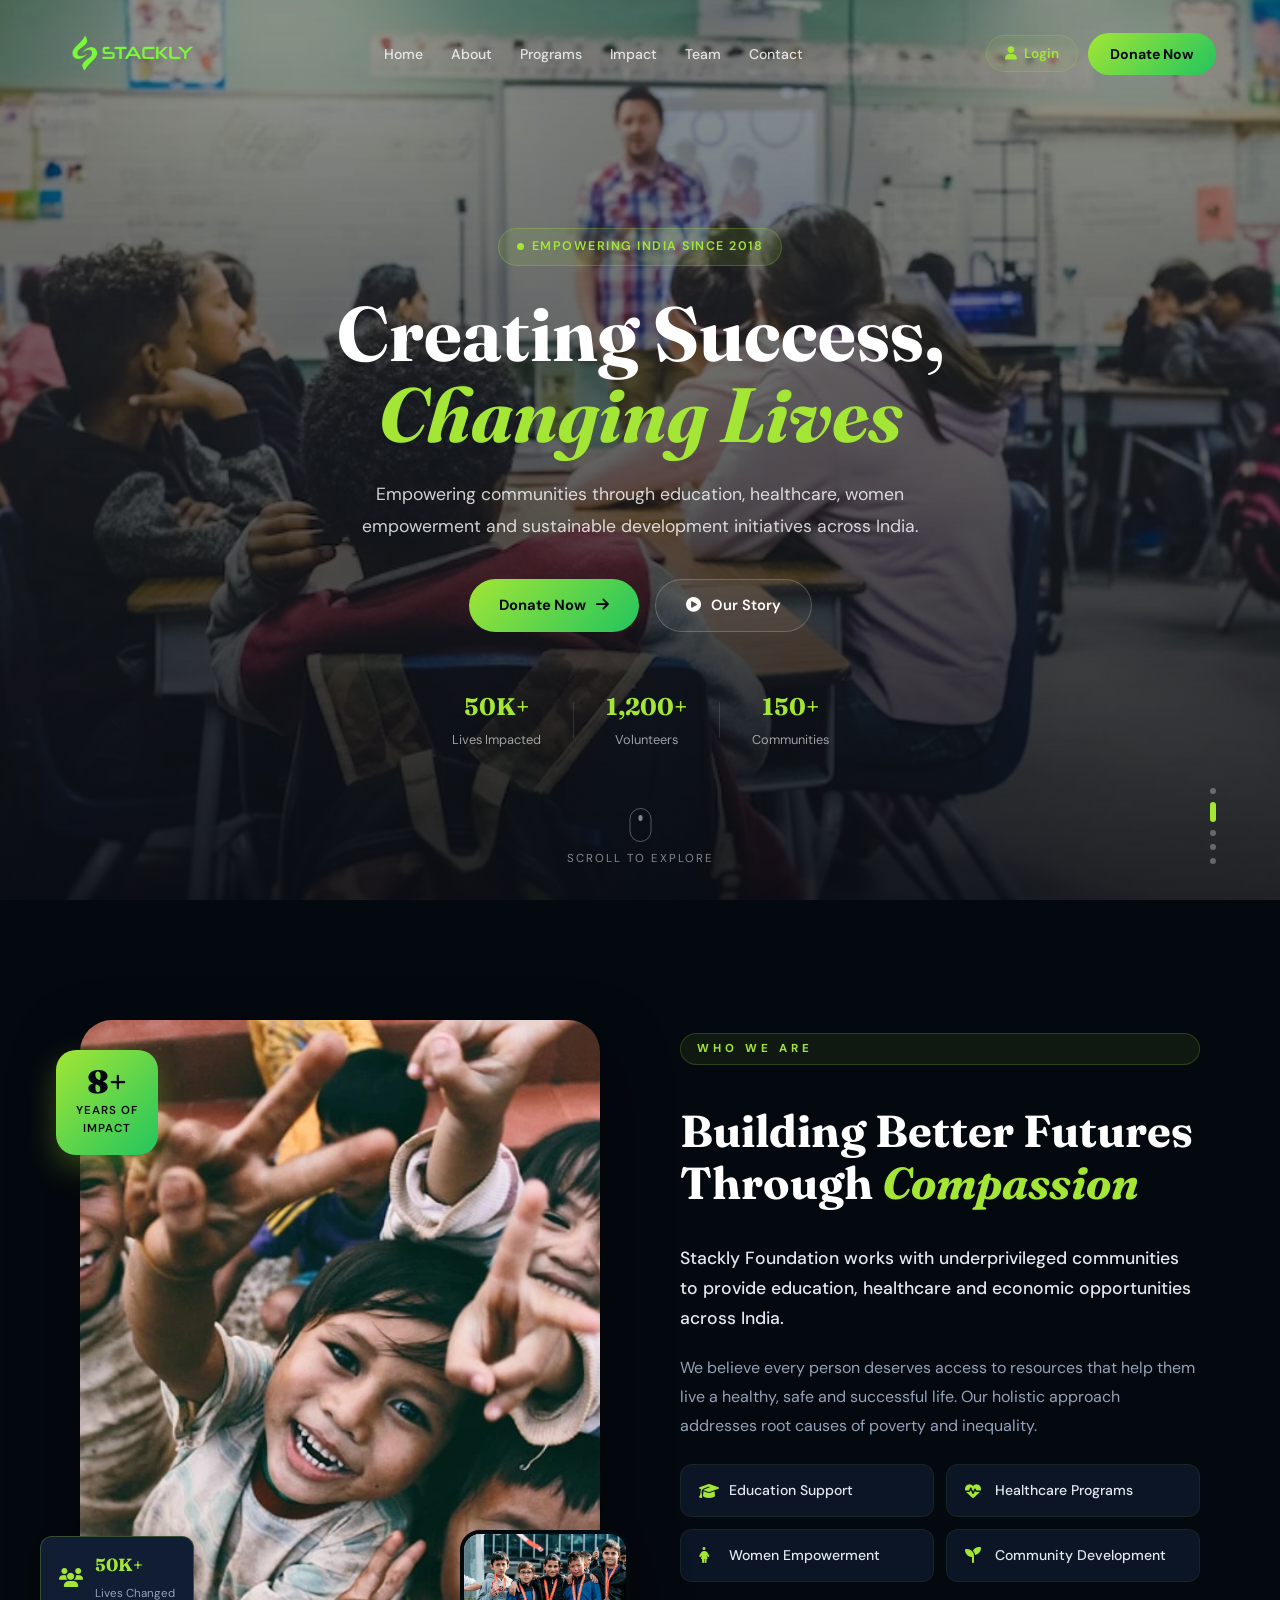
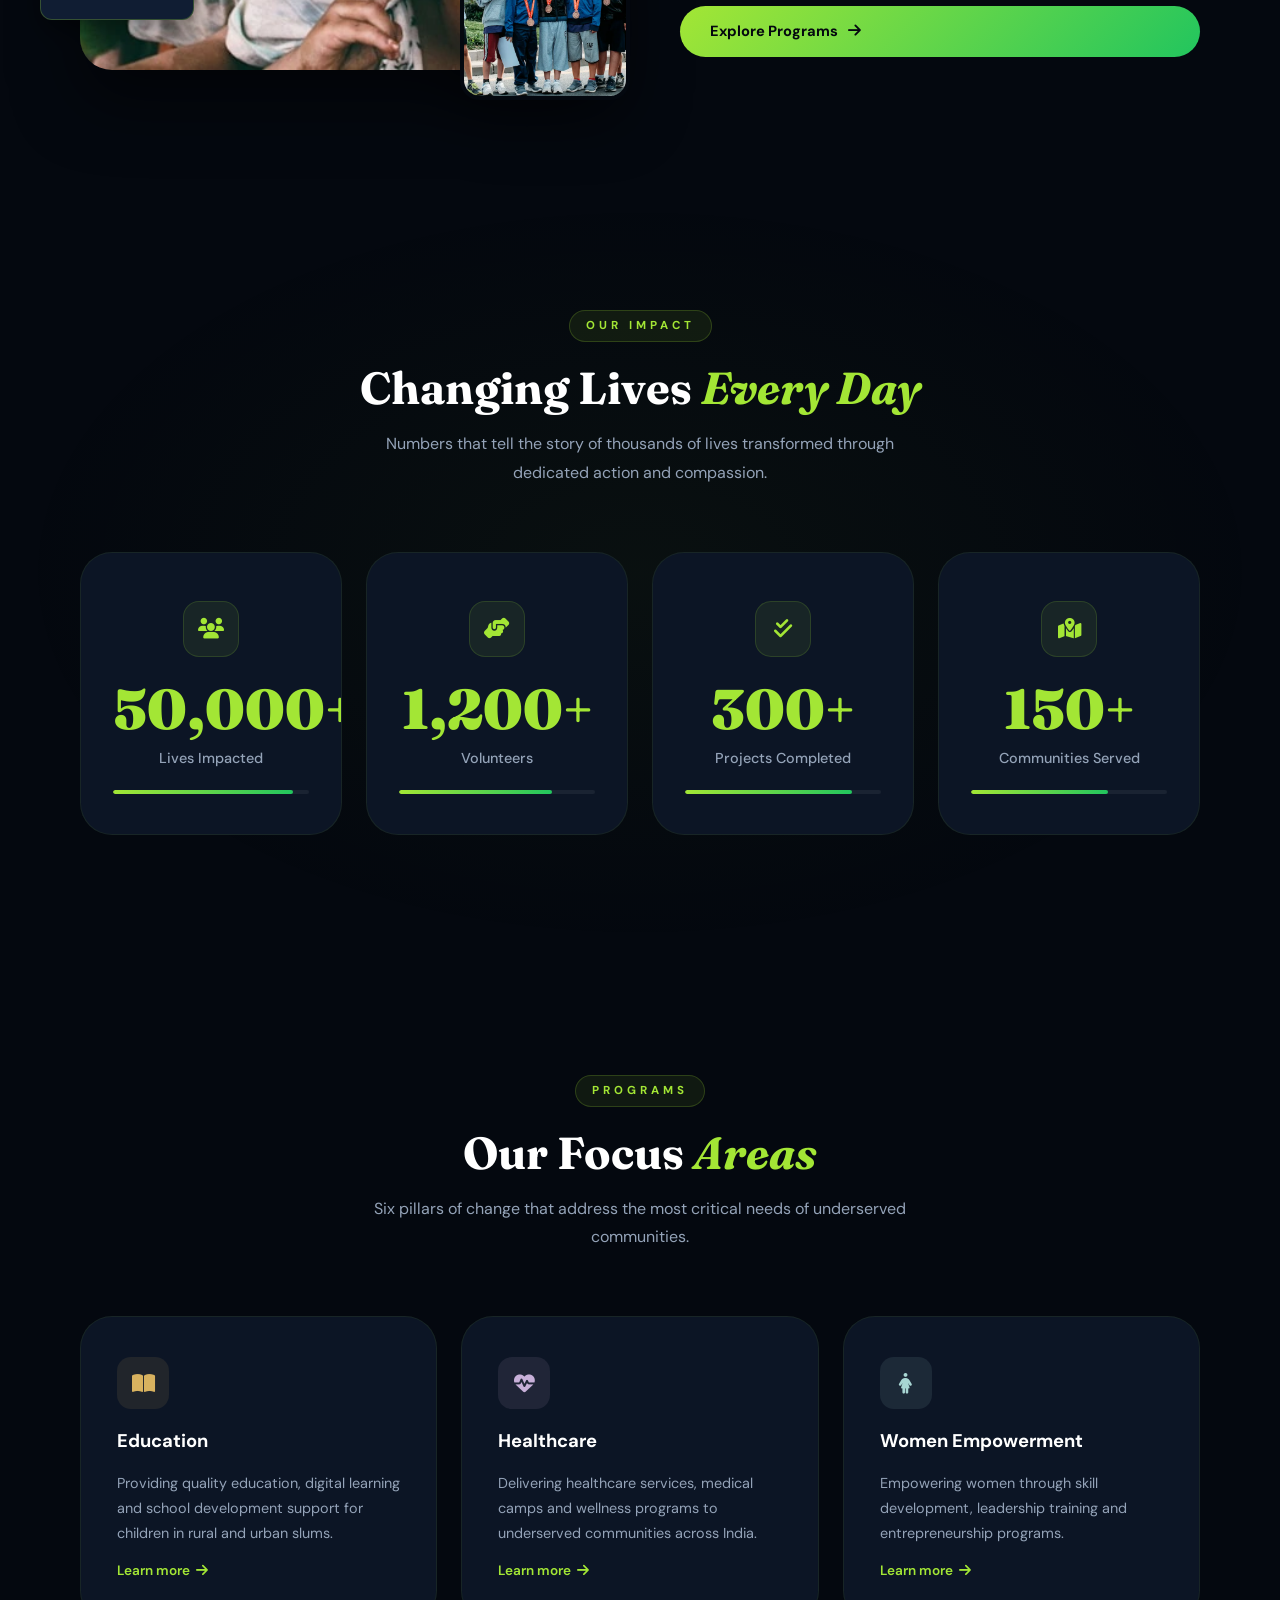
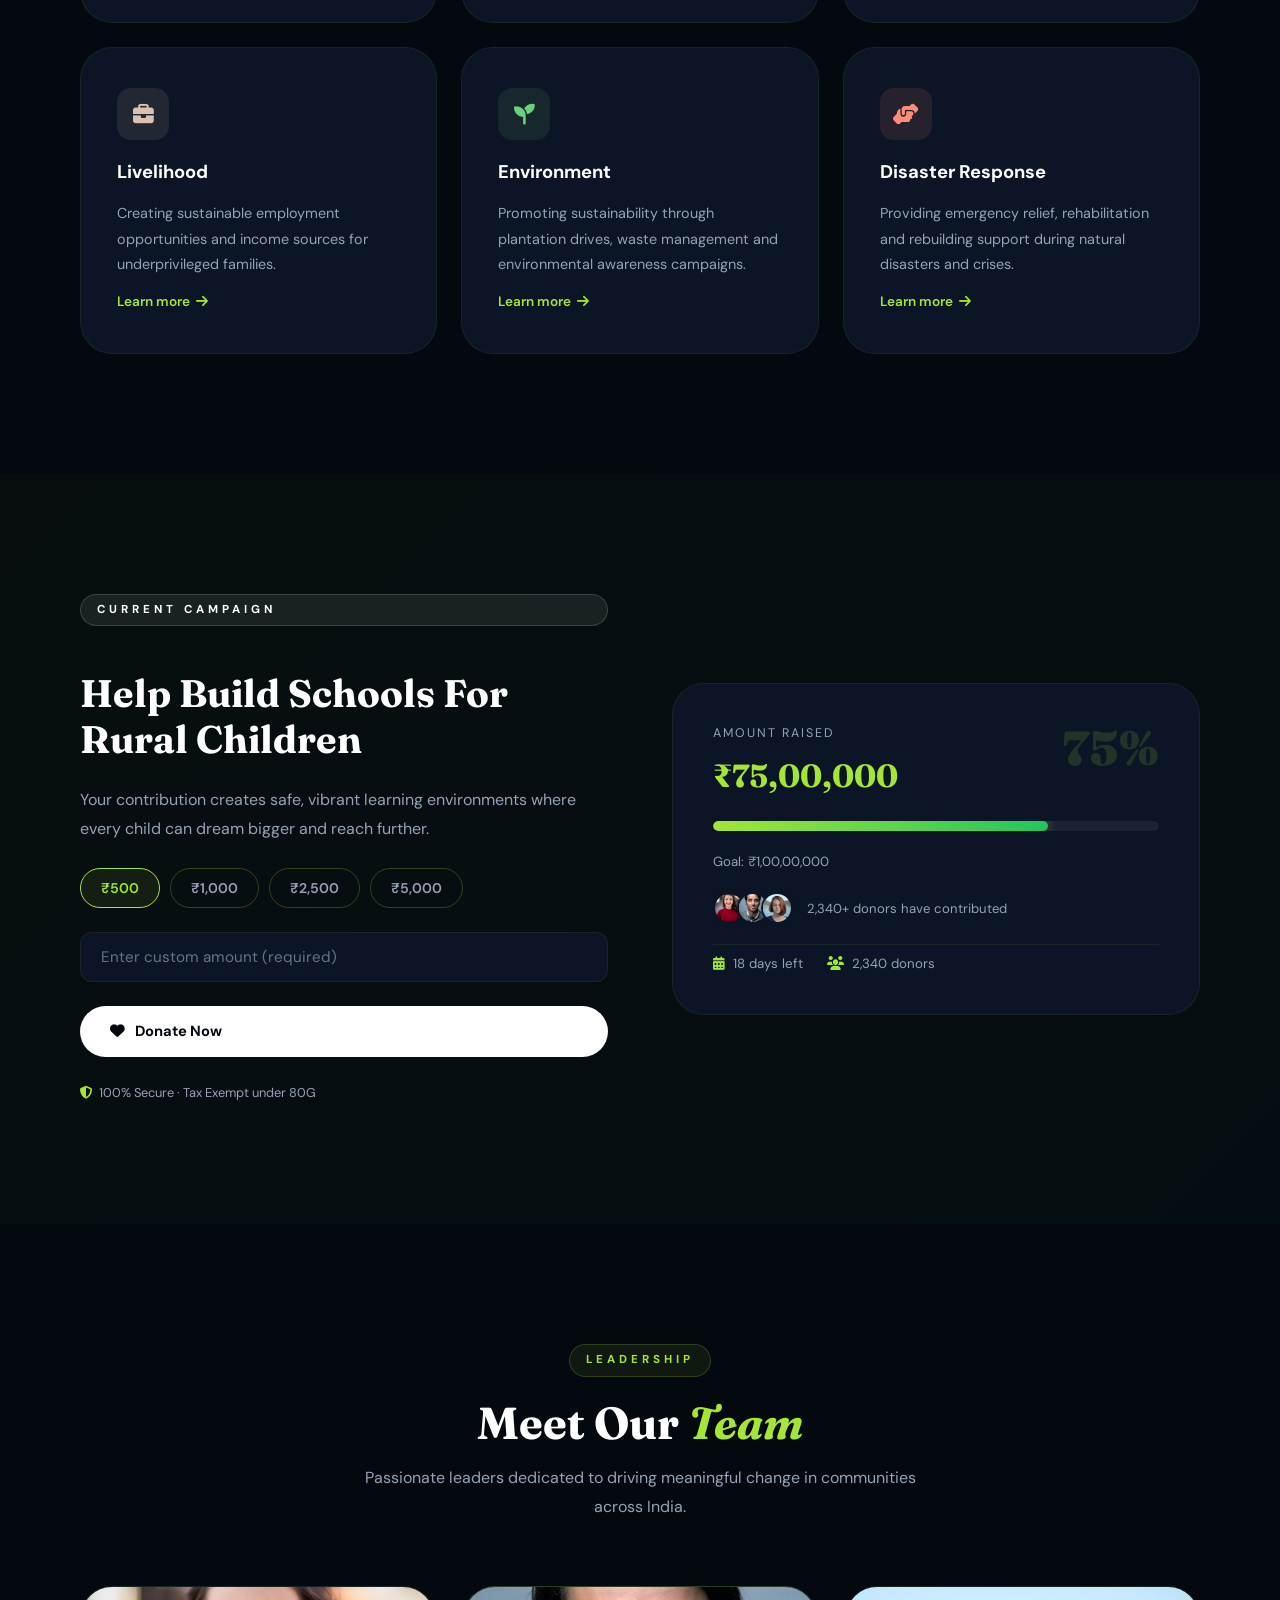
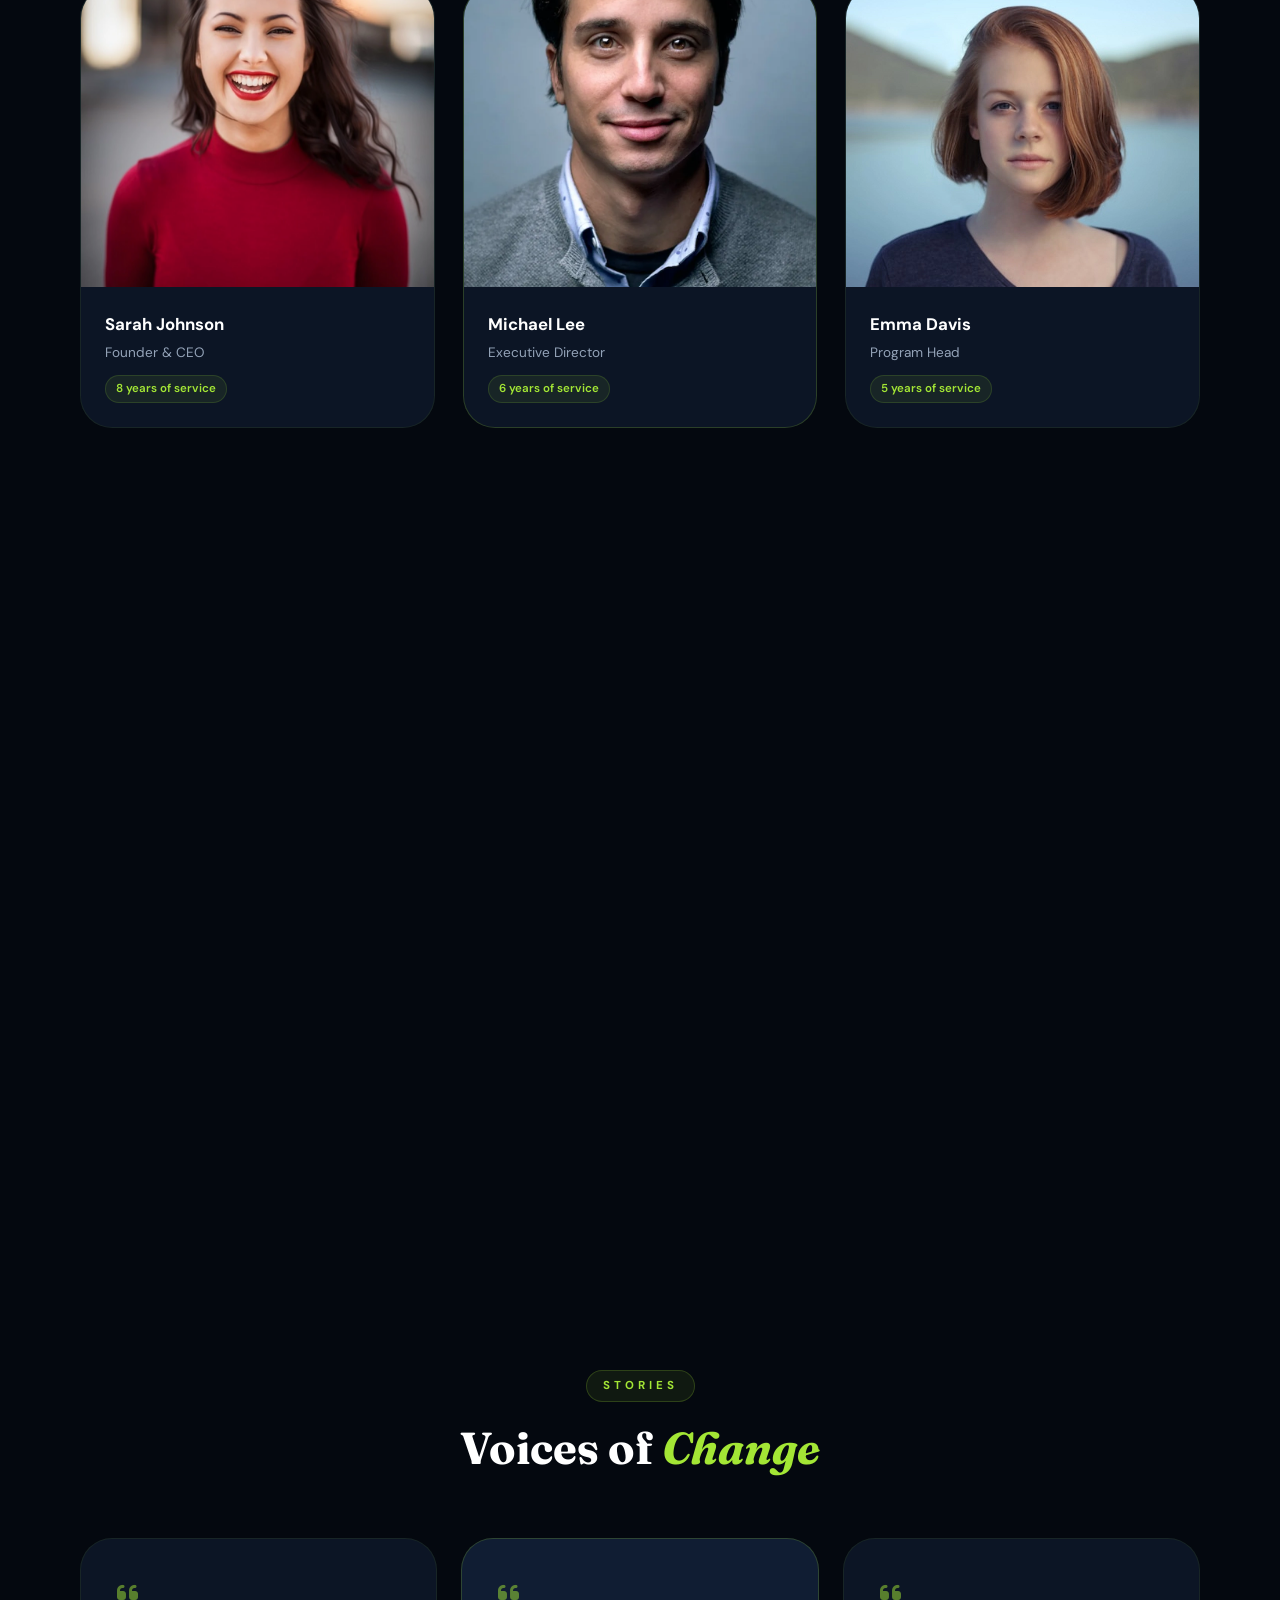
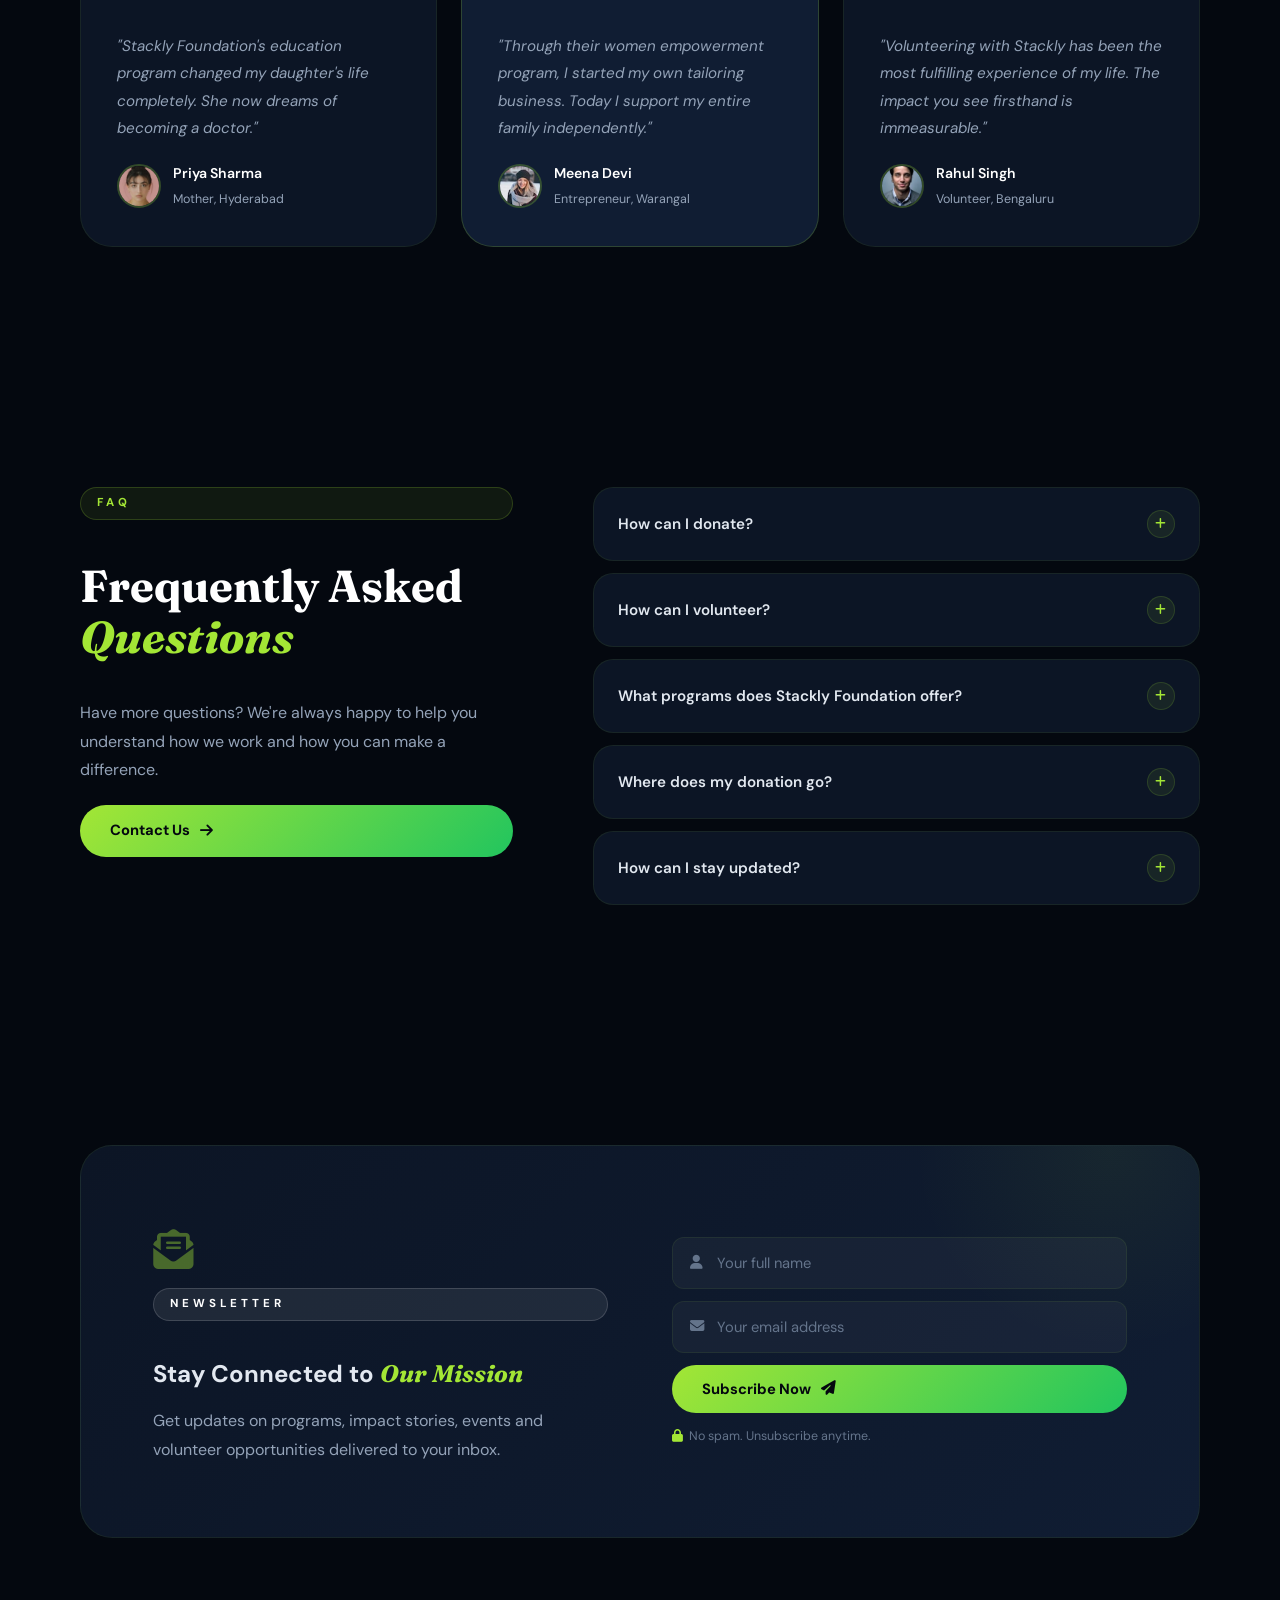
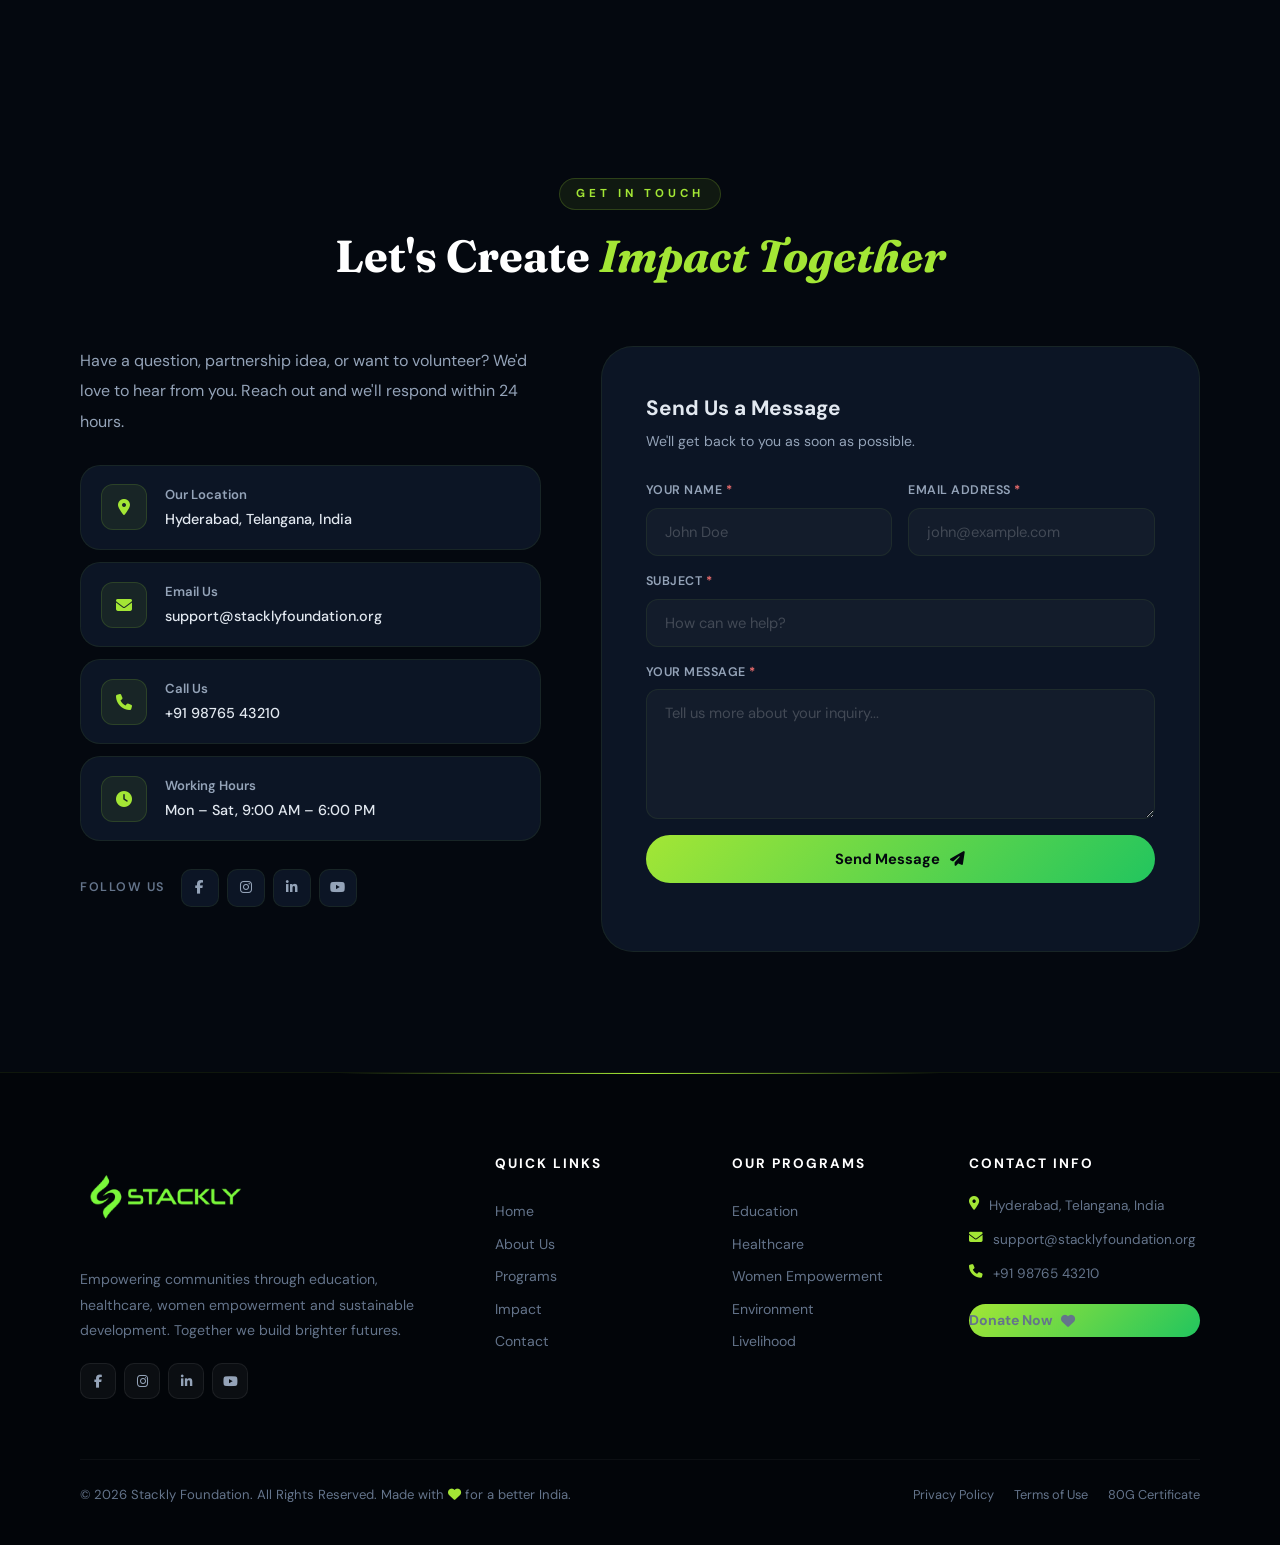
==== commit 01e3e3af: "Update index.html" ====
--- a/index.html
+++ b/index.html
@@ -340,9 +340,9 @@
           <div class="dpc-goal">Goal: ₹1,00,00,000</div>
           <div class="dpc-donors">
             <div class="dpc-donor-faces"> 
-              <img src="donation1.webp" alt="Donor 1">
-              <img src="donation2.webp" alt="Donor 2">
-              <img src="donation3.webp" alt="Donor 3">
+              <img src="Donation1.webp" alt="Donor 1">
+              <img src="Donation2.webp" alt="Donor 2">
+              <img src="Donation3.webp" alt="Donor 3">
             </div>
             <span>2,340+ donors have contributed</span>
           </div>
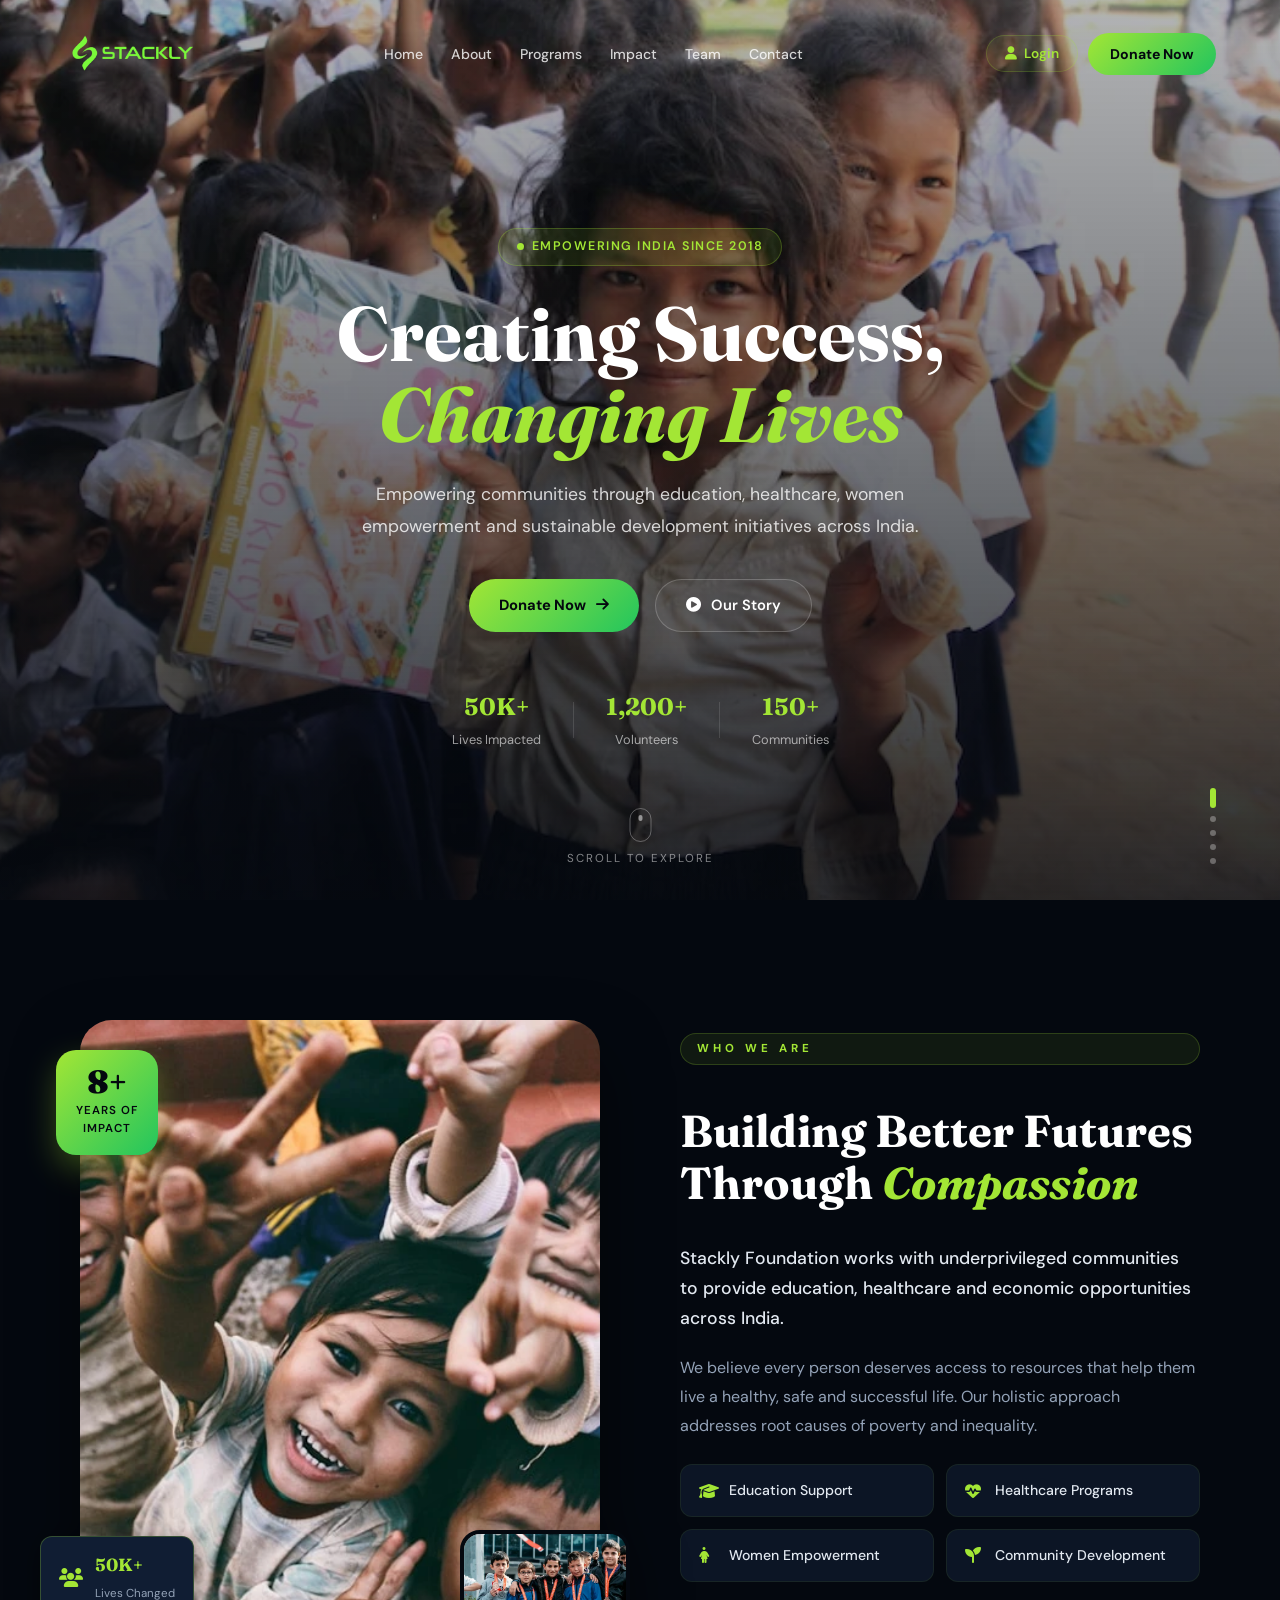
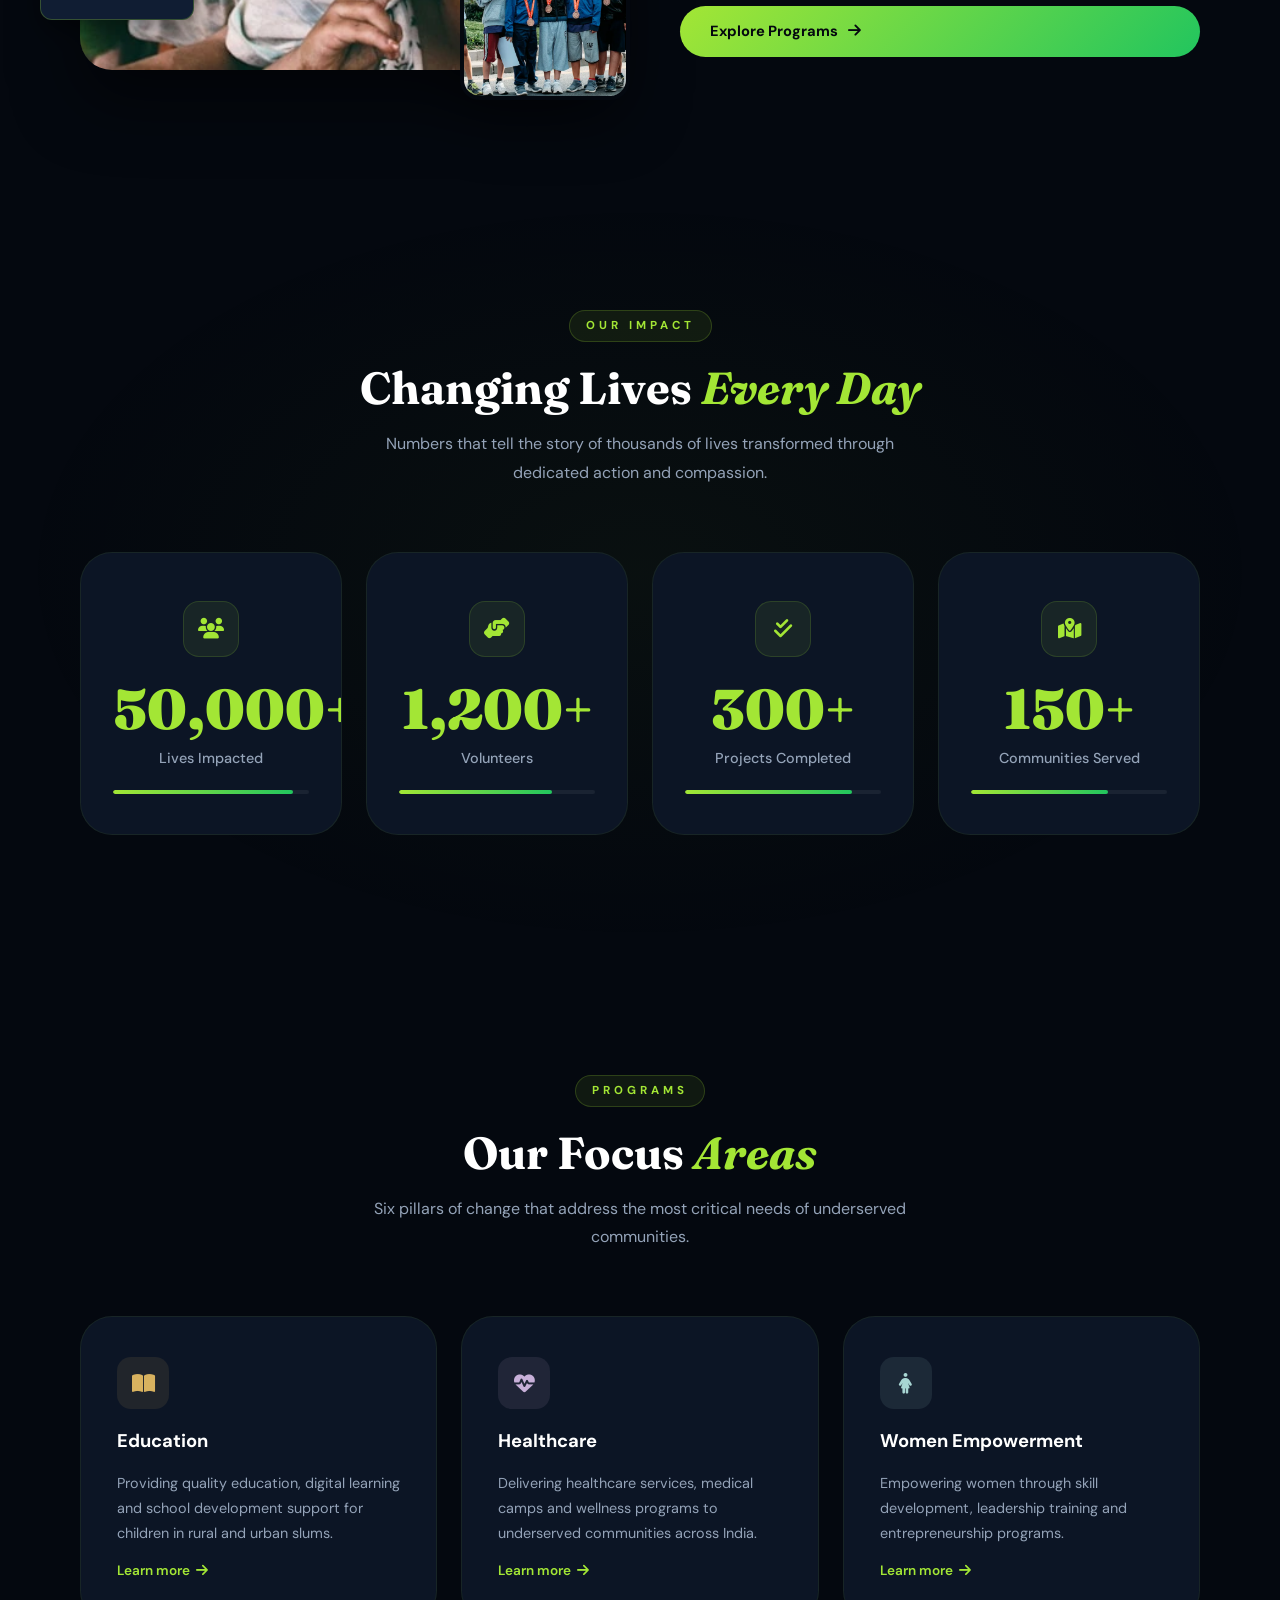
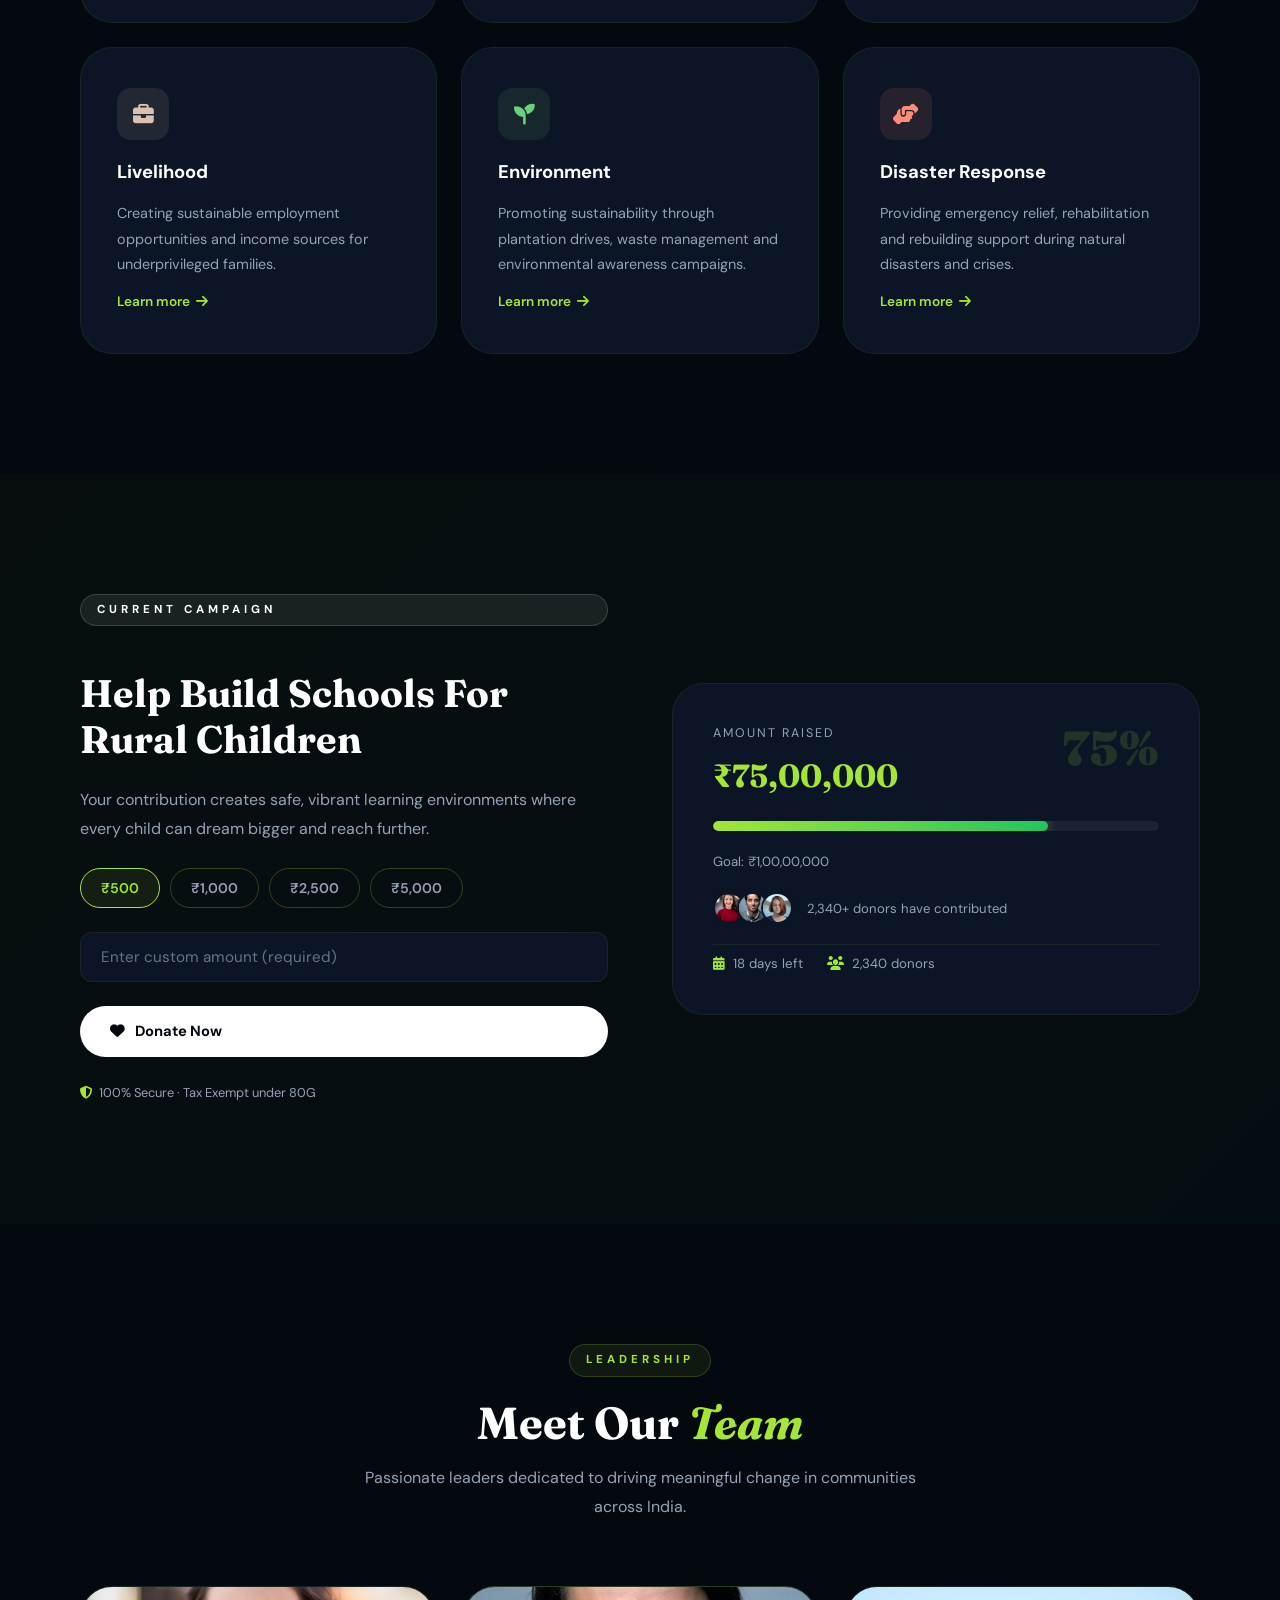
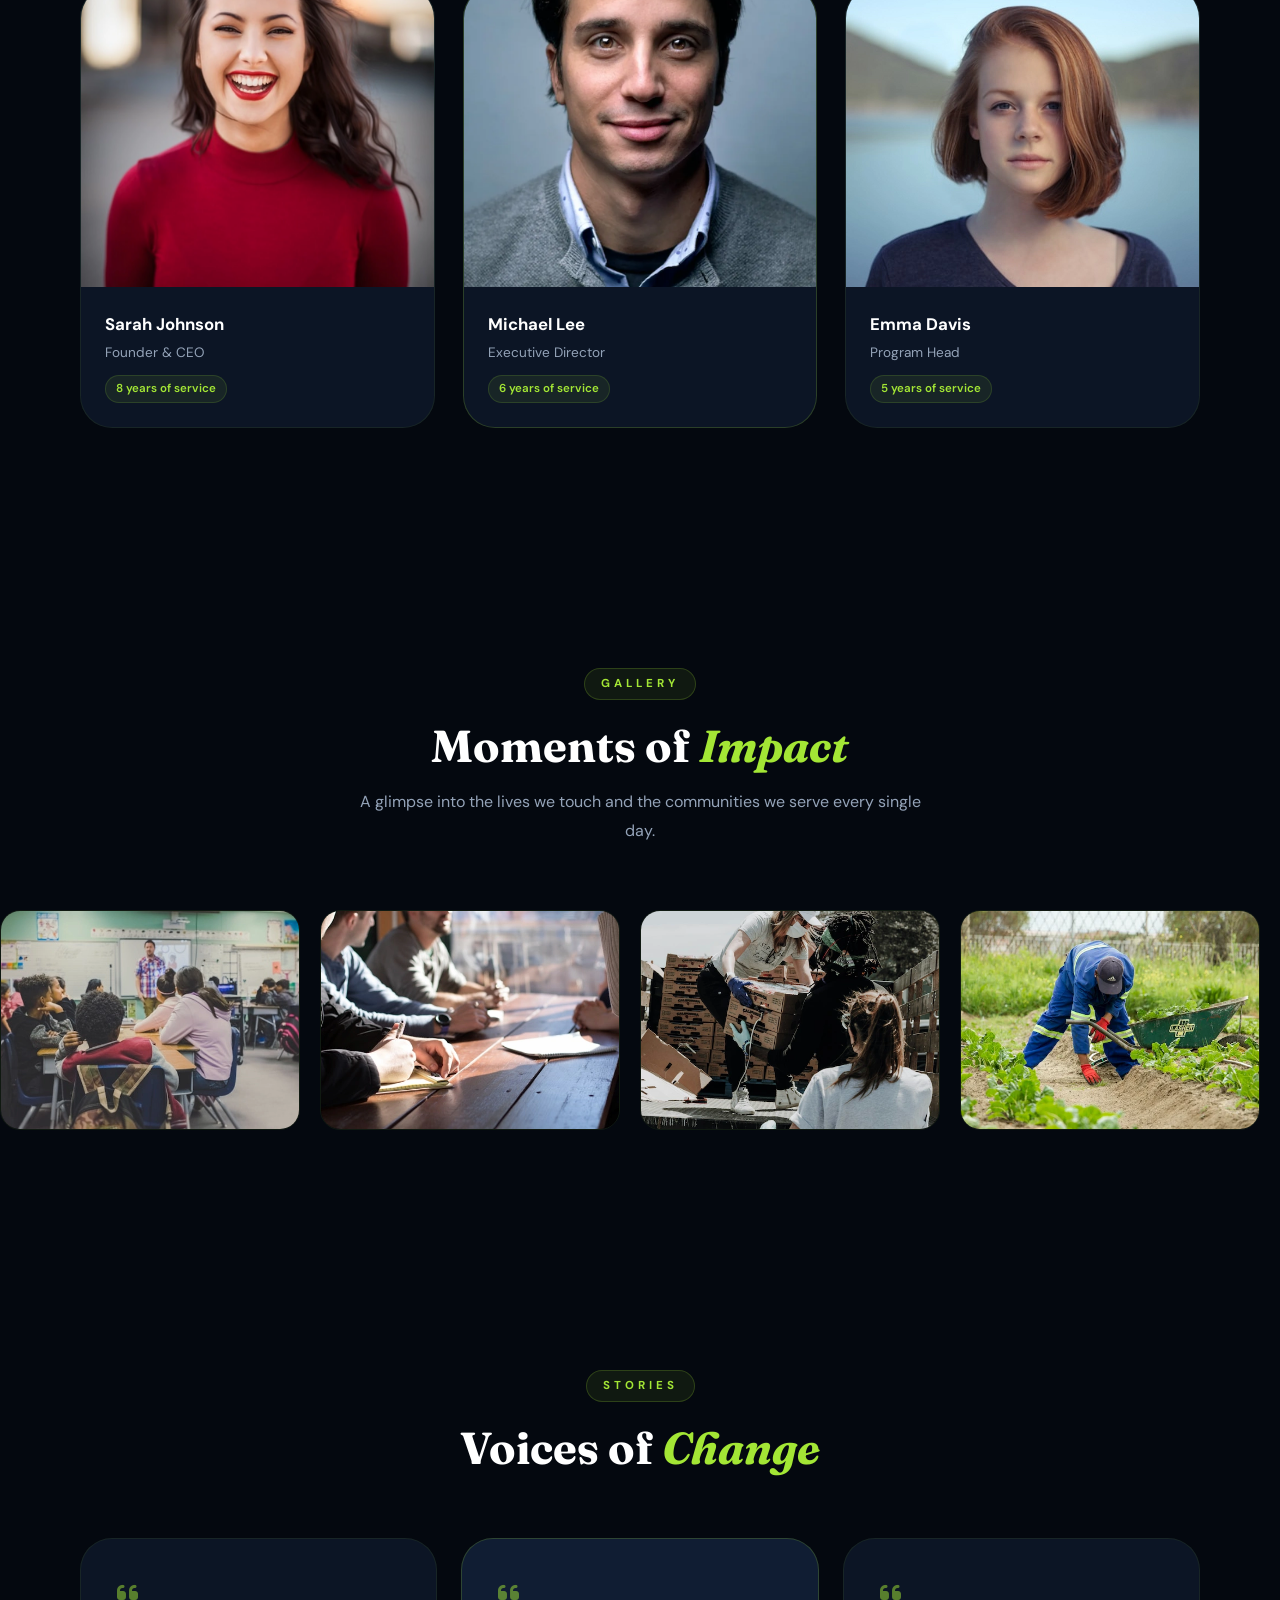
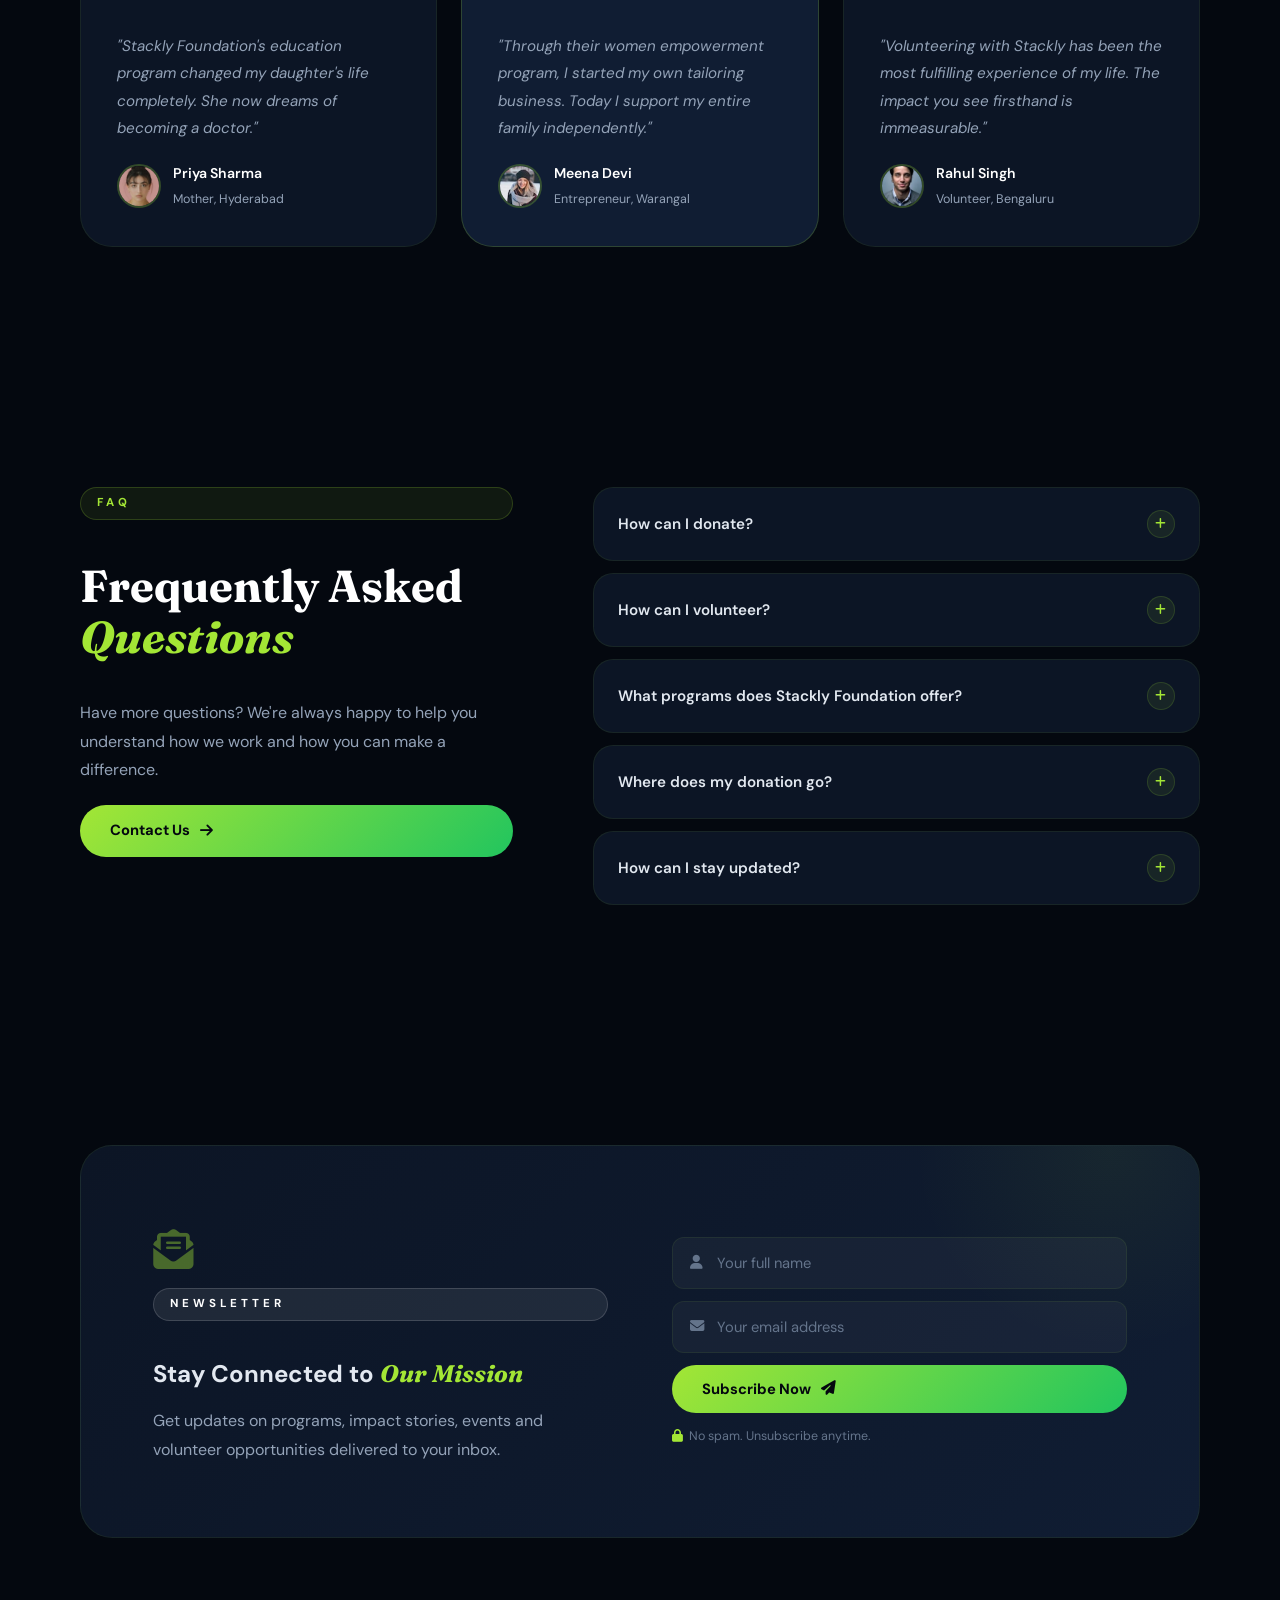
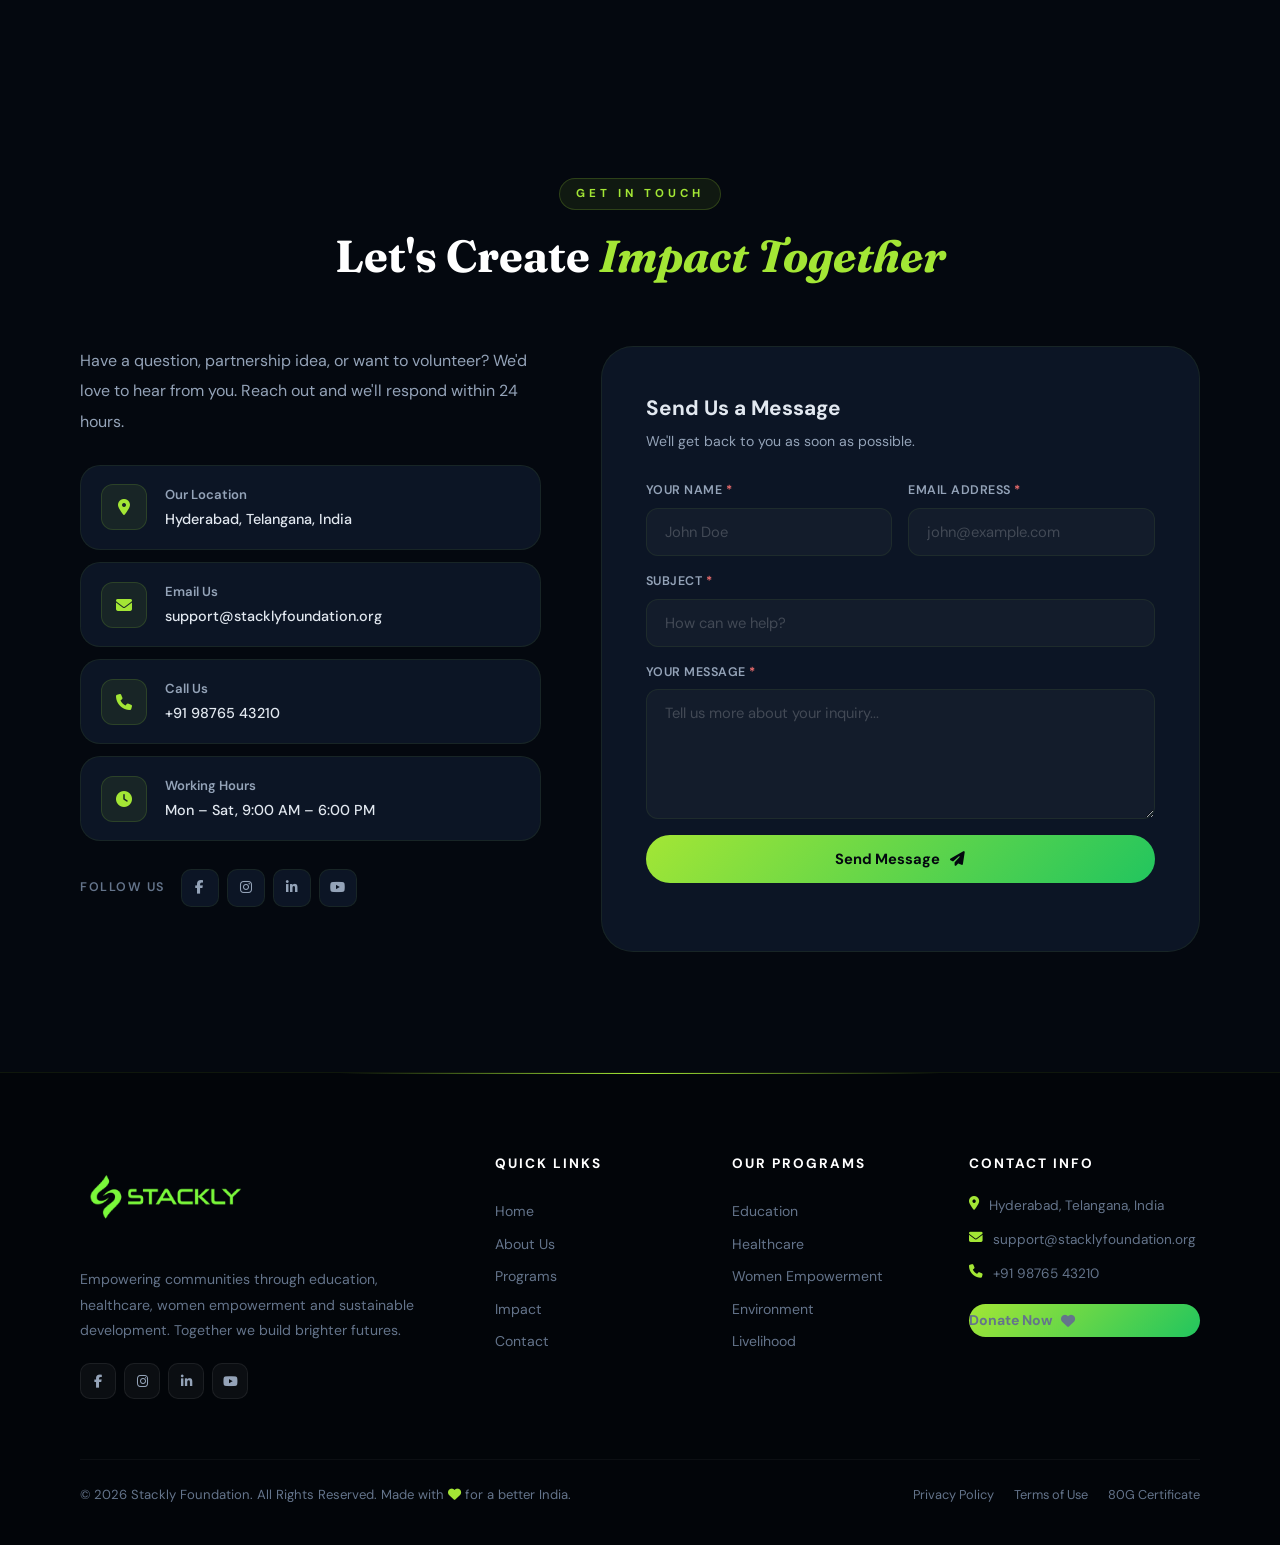
==== commit 4917689c: "Update index.html" ====
--- a/index.html
+++ b/index.html
@@ -111,11 +111,15 @@
 </header>
 
 <!-- MOBILE MENU OVERLAY -->
+<!-- FIX: close button now lives in its own topbar div, NOT inside mobile-menu-inner -->
 <div class="mobile-menu-overlay" id="mobileMenu">
-  <div class="mobile-menu-inner">
+  <!-- FIX: dedicated top bar so close button is always visible at the top -->
+  <div class="mobile-menu-topbar">
     <button class="mobile-menu-close" id="mobileMenuClose" aria-label="Close menu">
       <i class="fas fa-times"></i>
     </button>
+  </div>
+  <div class="mobile-menu-inner">
     <a href="index.html" class="mobile-menu-logo">
       <img src="logo-removebg-preview.webp" alt="Stackly">
     </a>
@@ -436,7 +440,6 @@
       <div class="gallery-item"><img src="gallery6.webp" alt="Volunteers"><div class="gi-caption">Volunteers</div></div>
       <div class="gallery-item"><img src="gallery7.webp" alt="Healthcare"><div class="gi-caption">Healthcare</div></div>
       <div class="gallery-item"><img src="gallery8.webp" alt="Environment"><div class="gi-caption">Children</div></div>
-      <!-- duplicates for infinite scroll -->
       <div class="gallery-item"><img src="gallery1.webp" alt="Education"><div class="gi-caption">Education</div></div>
       <div class="gallery-item"><img src="gallery2.webp" alt="Community"><div class="gi-caption">Community</div></div>
       <div class="gallery-item"><img src="gallery3.webp" alt="Support"><div class="gi-caption">Support</div></div>
--- a/style.css
+++ b/style.css
@@ -1,6 +1,3 @@
-/* ==========================================
-   RESET & CSS VARIABLES
-========================================== */
 :root {
   --bg: #04080f;
   --bg-2: #080e1a;
@@ -168,7 +165,7 @@
 @keyframes loaderBar { 0%{transform:translateX(-150%)} 100%{transform:translateX(280%)} }
 
 /* ==========================================
-   LOGIN MODAL  ← ALL FIXES HERE
+   LOGIN MODAL 
 ========================================== */
 .modal-overlay {
   position: fixed;
@@ -177,13 +174,12 @@
   backdrop-filter: blur(8px);
   z-index: 99998;
   display: flex;
-  align-items: center;         /* ✅ centre vertically */
+  align-items: center;         
   justify-content: center;
-  padding: 20px;               /* ✅ breathing room on all sides */
+  padding: 20px;               
   opacity: 0;
   visibility: hidden;
-  transition: opacity 0.35s ease, visibility 0.35s ease;
-  /* ✅ allow scrolling if viewport is very short */
+  transition: opacity 0.35s ease, visibility 0.35s ease; 
   overflow-y: auto;
 }
 .modal-overlay.open {
@@ -194,18 +190,16 @@
   background: var(--card);
   border: 1px solid rgba(163,230,53,0.15);
   border-radius: var(--radius-lg);
-  padding: 40px 36px;          /* ✅ slightly tighter than before */
+  padding: 40px 36px;         
   width: 100%;
   max-width: 460px;
-  max-height: calc(100vh - 40px); /* ✅ never taller than screen */
-  overflow-y: auto;            /* ✅ scrolls inside if content is tall */
+  max-height: calc(100vh - 40px); 
+  overflow-y: auto;            
   position: relative;
-  /* ✅ keep card from touching edges on short screens */
   margin: auto;
   transform: translateY(30px) scale(0.96);
   transition: transform 0.35s cubic-bezier(0.22,1,0.36,1);
   box-shadow: 0 40px 80px rgba(0,0,0,0.6), 0 0 60px rgba(163,230,53,0.06);
-  /* ✅ smooth scrollbar inside card */
   scrollbar-width: thin;
   scrollbar-color: rgba(163,230,53,0.2) transparent;
 }
@@ -215,7 +209,7 @@
   transform: translateY(0) scale(1);
 }
 .modal-close {
-  position: sticky;            /* ✅ stays visible even when card scrolls */
+  position: sticky;           
   top: 0;
   float: right;
   width: 36px; height: 36px;
@@ -359,22 +353,41 @@
    HAMBURGER
 ========================================== */
 .menu-btn {
-  display:none; flex-direction:column; justify-content:center; align-items:center;
-  gap:5px; width:44px; height:44px;
-  background:rgba(163,230,53,0.08); border:1.5px solid rgba(163,230,53,0.25);
-  border-radius:12px; cursor:pointer; transition:0.3s; flex-shrink:0;
+  display: none;
+  flex-direction: column;
+  justify-content: center;
+  align-items: center;
+  gap: 5px;
+  width: 44px;
+  height: 44px;
+  background: rgba(163,230,53,0.08);
+  border: 1.5px solid rgba(163,230,53,0.25);
+  border-radius: 12px;
+  cursor: pointer;
+  transition: 0.3s;
+  flex-shrink: 0;
+  position: relative;
+  z-index: 1001;
+  -webkit-tap-highlight-color: transparent;
+  touch-action: manipulation;
 }
 .menu-btn:hover { background:rgba(163,230,53,0.15); border-color:var(--green); }
 .menu-btn span {
-  display:block; width:20px; height:2px; background:var(--green);
-  border-radius:2px; transition:0.35s cubic-bezier(0.25,1,0.5,1); transform-origin:center;
-}
-.menu-btn.open span:nth-child(1) { transform:translateY(7px) rotate(45deg); }
-.menu-btn.open span:nth-child(2) { opacity:0; transform:scaleX(0); }
-.menu-btn.open span:nth-child(3) { transform:translateY(-7px) rotate(-45deg); }
-
-/* ==========================================
-   MOBILE MENU OVERLAY
+  display: block;
+  width: 20px;
+  height: 2px;
+  background: var(--green);
+  border-radius: 2px;
+  transition: 0.35s cubic-bezier(0.25,1,0.5,1);
+  transform-origin: center;
+  pointer-events: none;
+}
+.menu-btn.open span:nth-child(1) { transform: translateY(7px) rotate(45deg); }
+.menu-btn.open span:nth-child(2) { opacity: 0; transform: scaleX(0); }
+.menu-btn.open span:nth-child(3) { transform: translateY(-7px) rotate(-45deg); }
+
+/* ==========================================
+   MOBILE MENU OVERLAY  ← FIXED SECTION
 ========================================== */
 .mobile-menu-overlay {
   position: fixed;
@@ -383,34 +396,59 @@
   backdrop-filter: blur(20px);
   z-index: 9999;
   display: flex;
-  align-items: center;
-  justify-content: center;
+  flex-direction: column;      /* FIX: column so close bar sits at top */
+  align-items: stretch;        /* FIX: stretch full width */
   opacity: 0;
   visibility: hidden;
   transition: opacity 0.4s ease, visibility 0.4s ease;
+  overflow-y: auto;            /* FIX: allow scroll on very short viewports */
 }
 .mobile-menu-overlay.open { opacity:1; visibility:visible; }
+
+/* FIX: Dedicated top bar that always holds the close button */
+.mobile-menu-topbar {
+  display: flex;
+  align-items: center;
+  justify-content: flex-end;
+  padding: 16px 20px;
+  flex-shrink: 0;              /* never compress */
+}
+
 .mobile-menu-inner {
   display: flex;
   flex-direction: column;
   align-items: center;
   gap: 8px;
   width: 100%;
-  padding: 40px 24px;
-  position: relative;
-}
+  padding: 0 24px 40px;        /* FIX: no top padding — topbar handles it */
+  flex: 1;
+  justify-content: center;
+  min-height: 0;               /* FIX: allow flex shrink properly */
+}
+
+/* FIX: Close button — no longer absolute, lives in topbar */
 .mobile-menu-close {
-  position: absolute;
-  top: 0; right: 24px;
-  width: 44px; height: 44px;
+  width: 44px;
+  height: 44px;
   background: rgba(255,255,255,0.06);
   border: 1px solid rgba(255,255,255,0.12);
   border-radius: 50%;
   color: rgba(255,255,255,0.7);
-  display: flex; align-items: center; justify-content: center;
-  cursor: pointer; font-size: 1.1rem; transition: 0.3s;
+  display: flex;
+  align-items: center;
+  justify-content: center;
+  cursor: pointer;
+  font-size: 1.1rem;
+  transition: 0.3s;
+  flex-shrink: 0;
+  -webkit-tap-highlight-color: transparent;
+  touch-action: manipulation;
+  /* FIX: Always on top, always visible */
+  position: relative;
+  z-index: 10001;
 }
 .mobile-menu-close:hover { background:rgba(163,230,53,0.12); color:var(--green); border-color:var(--green); }
+
 .mobile-menu-logo img {
   height: 56px; width:auto;
   filter:brightness(0) saturate(100%) invert(76%) sepia(55%) saturate(600%) hue-rotate(46deg) brightness(102%) contrast(97%);
@@ -931,13 +969,21 @@
 }
 
 /* ==========================================
+   SHOW HAMBURGER at 900px
+========================================== */
+@media (max-width:900px) {
+  .nav-links { display:none !important; }
+  .nav-donate-desktop { display:none !important; }
+  .menu-btn { display:flex !important; }
+  .nav-cta-li { display:none; }
+}
+
+/* ==========================================
    MOBILE — 768px
 ========================================== */
 @media (max-width:768px) {
   html, body { overflow-x:hidden; width:100%; }
   .container { padding:0 16px; }
-
-  /* ✅ Modal fix on mobile */
   .modal-overlay { padding:12px; align-items:flex-start; padding-top:60px; }
   .modal-card {
     padding:28px 18px;
@@ -950,19 +996,17 @@
   .modal-header p { font-size:0.82rem; }
   .modal-form { gap:12px; }
   .mf-row { flex-direction:column; align-items:flex-start; gap:8px; }
-  .mf-input-wrap input { font-size:16px; } /* ✅ prevents iOS zoom on focus */
-
-  /* nav */
-  .nav-links { display:none !important; }
-  .nav-donate-desktop { display:none; }
+  .mf-input-wrap input { font-size:16px; }
+
   .nav-login-btn span { display:none; }
   .nav-login-btn { padding:9px 12px; }
-  .menu-btn { display:flex; }
   .nav-logo-img { height:52px; }
   .navbar { padding:14px 4%; }
   #header.scrolled .navbar { padding:10px 4%; }
 
-  /* hero */
+  /* FIX: mobile menu topbar tighter on small screens */
+  .mobile-menu-topbar { padding:12px 16px; }
+
   .hero-content { padding:110px 16px 60px; }
   .hero-badge { font-size:0.68rem; padding:7px 12px; letter-spacing:1px; margin-bottom:18px; }
   .hero-title { font-size:clamp(2rem,7.5vw,2.8rem); }
@@ -974,7 +1018,6 @@
   .hero-scroll-hint { display:none; }
   .hero-slider-dots { right:12px; bottom:20px; }
 
-  /* about */
   .about { padding:80px 0; }
   .about-media { padding-bottom:0; }
   .about-img-main { aspect-ratio:16/10; }
@@ -985,18 +1028,15 @@
   .about-features { grid-template-columns:1fr; }
   .about-img-shine { display:none; }
 
-  /* impact */
   .impact { padding:80px 0; }
   .impact-grid { grid-template-columns:1fr 1fr; gap:16px; }
   .impact-card { padding:28px 16px; }
   .impact-card h3 { font-size:2.2rem; }
 
-  /* programs */
   .programs { padding:80px 0; }
   .programs-grid { grid-template-columns:1fr; }
   .program-card { padding:28px 24px; }
 
-  /* donation */
   .donation { padding:80px 0; }
   .donation-inner { gap:36px; }
   .donation-progress-card { padding:24px 16px; }
@@ -1005,33 +1045,26 @@
   .donation-amounts { gap:8px; }
   .da-btn { padding:9px 16px; font-size:0.84rem; }
 
-  /* team */
   .team { padding:80px 0; }
   .team-grid { grid-template-columns:1fr; max-width:360px; margin:0 auto; }
 
-  /* gallery */
   .gallery { padding:60px 0; }
   .gallery-item { width:200px; height:160px; }
 
-  /* testimonials */
   .testimonials { padding:80px 0; }
   .testi-grid { grid-template-columns:1fr; }
 
-  /* faq */
   .faq { padding:80px 0; }
   .faq-layout { gap:36px; }
 
-  /* newsletter */
   .newsletter { padding:80px 0; }
   .newsletter-inner { padding:36px 20px; gap:32px; }
 
-  /* contact */
   .contact { padding:80px 0; }
   .contact-form-card { padding:24px 16px; }
   .cf-row { grid-template-columns:1fr; gap:12px; }
   .contact-grid { gap:36px; }
 
-  /* footer */
   footer { padding:56px 0 28px; }
   .footer-grid { grid-template-columns:1fr; gap:32px; }
   .footer-bottom { flex-direction:column; gap:12px; text-align:center; }
@@ -1057,7 +1090,6 @@
   .about-badge-float { left:8px; top:8px; padding:10px 12px; }
   .abf-number { font-size:1.3rem; }
   .newsletter-inner { padding:28px 16px; }
-  /* ✅ even tighter modal on very small phones */
   .modal-overlay { padding:8px; padding-top:50px; }
   .modal-card { padding:22px 14px; }
 }
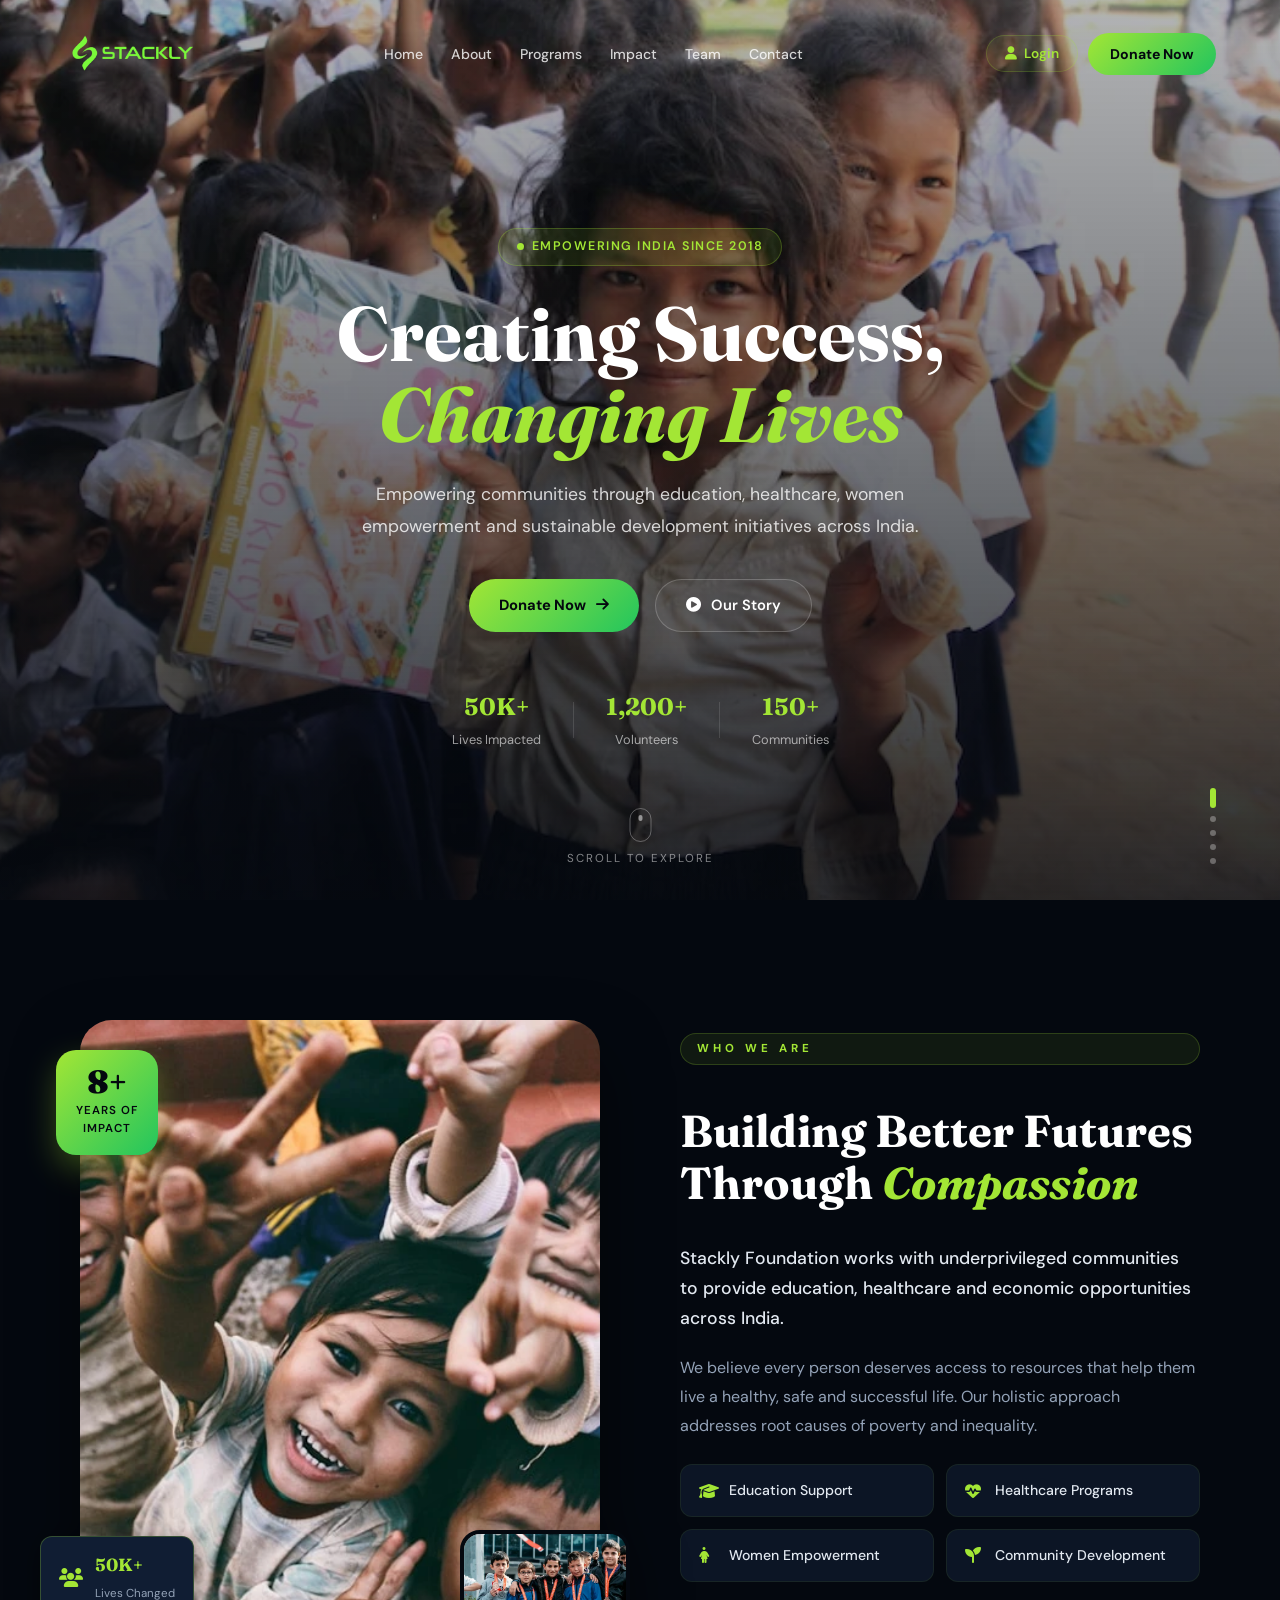
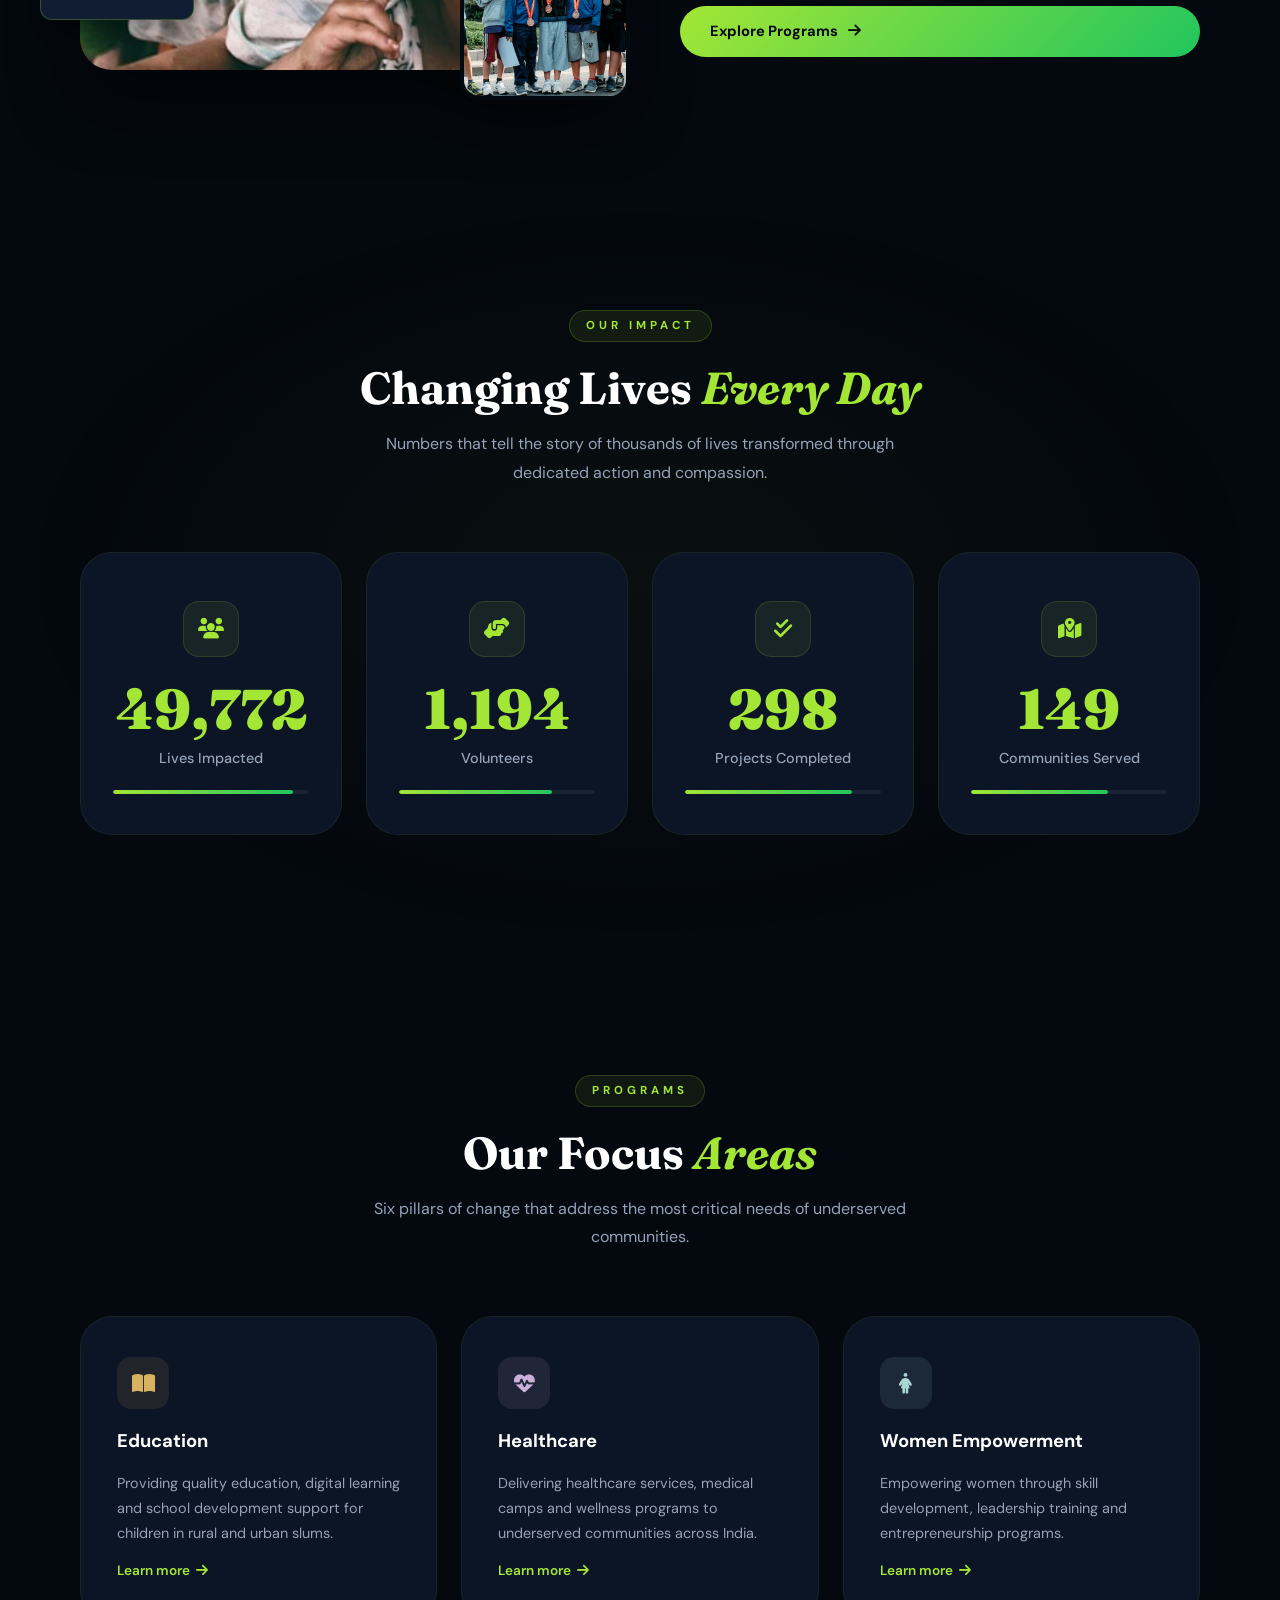
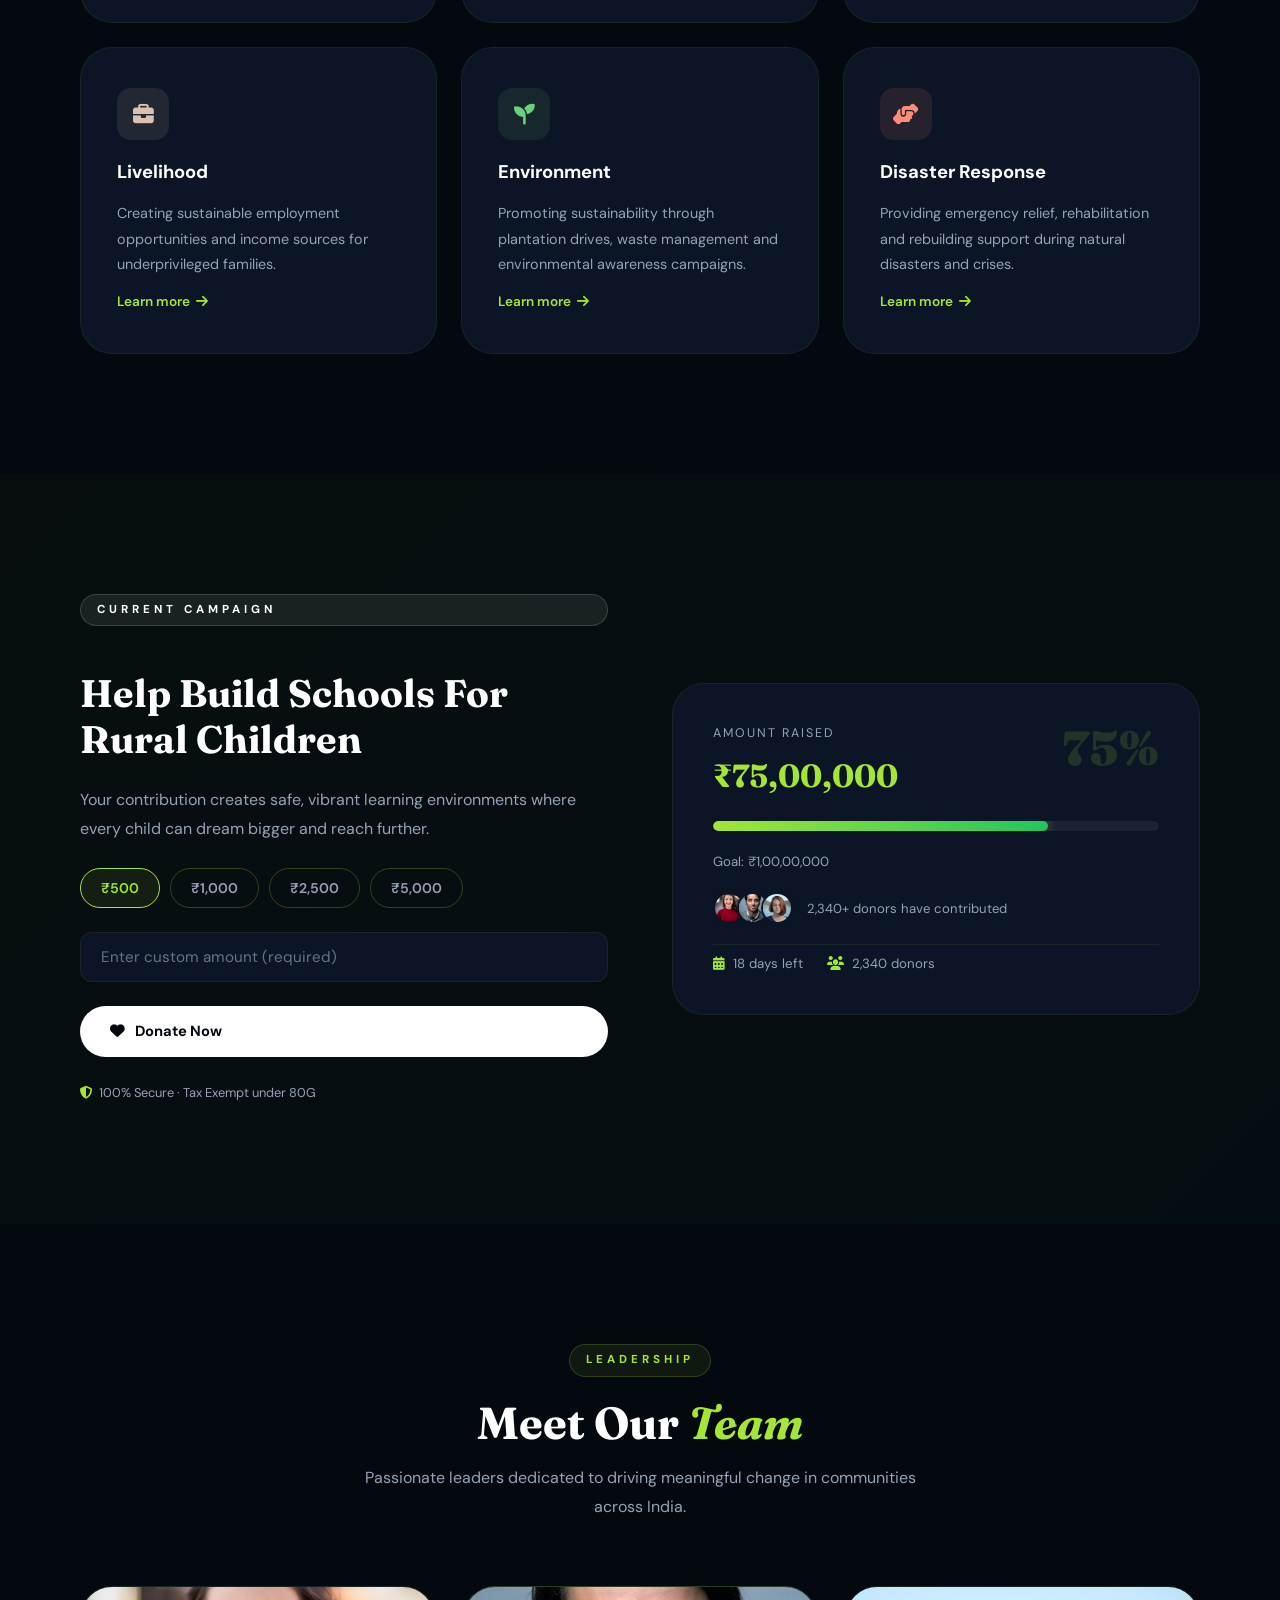
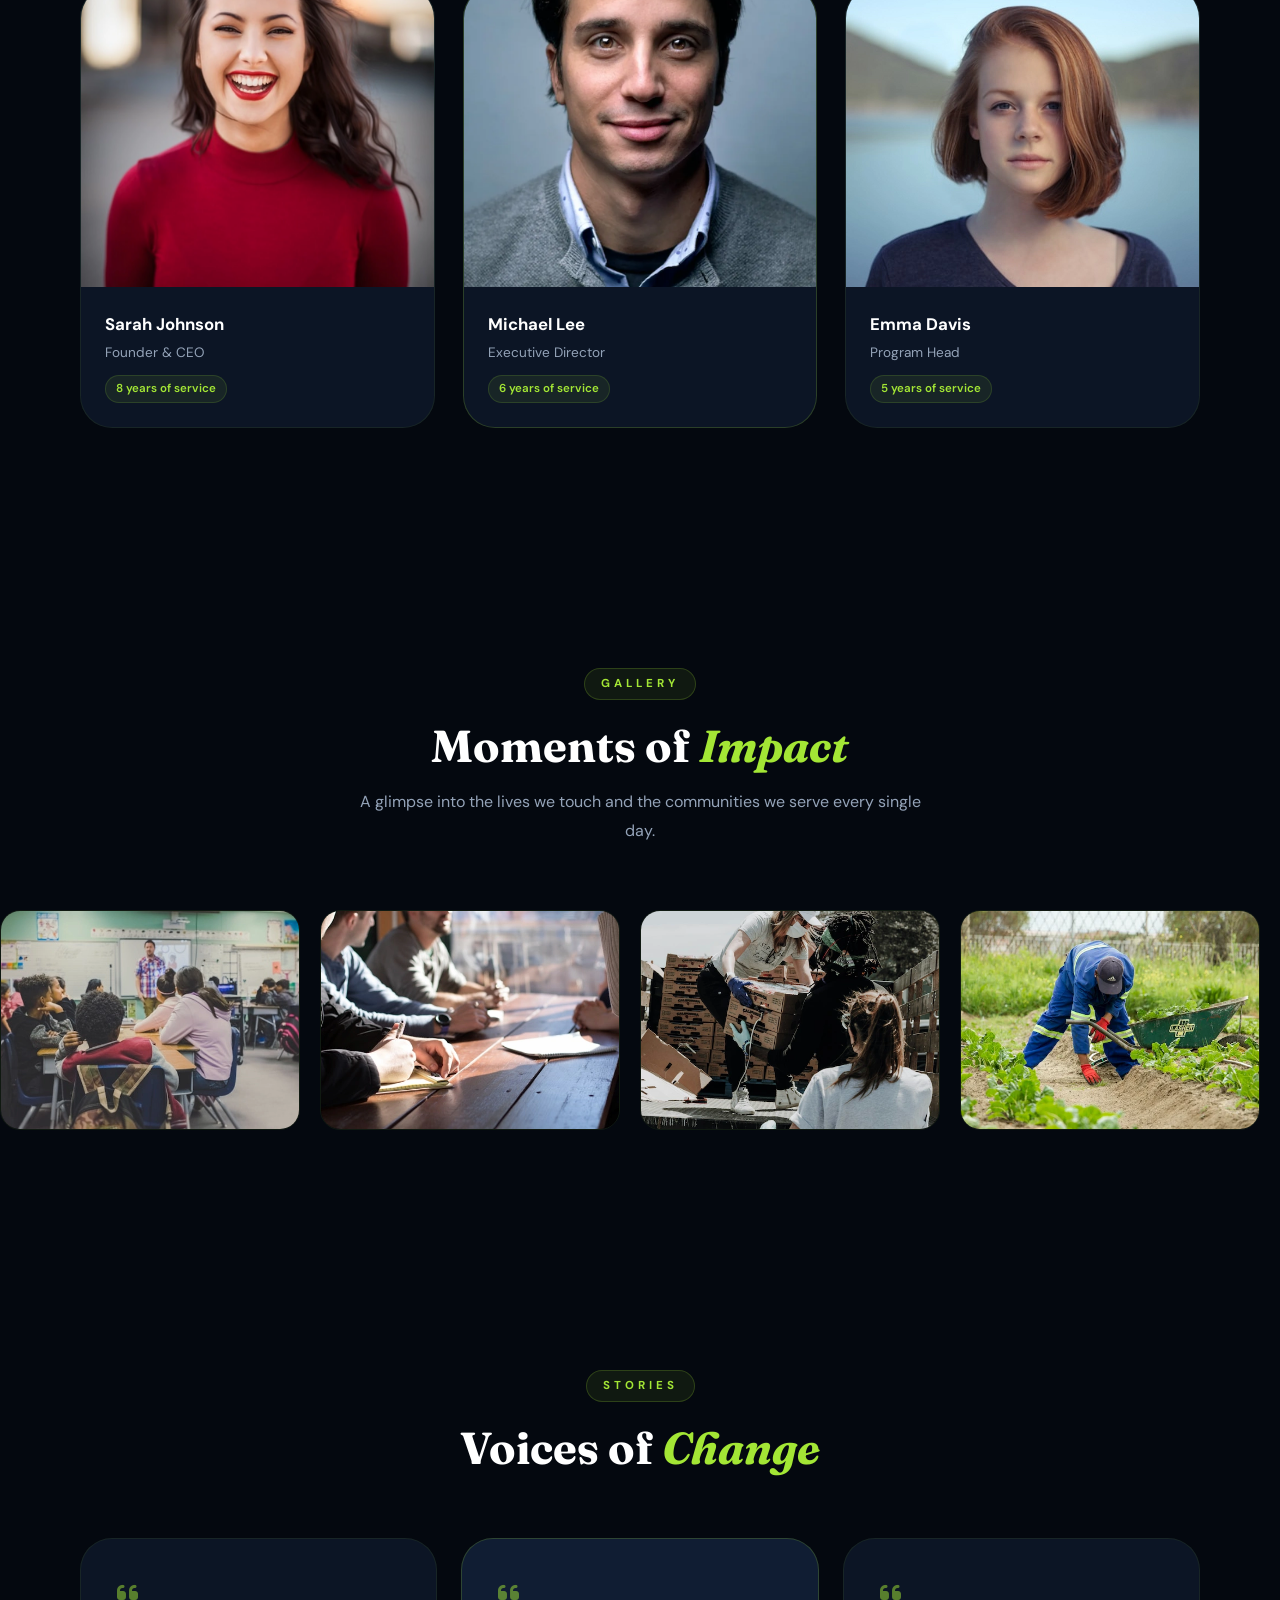
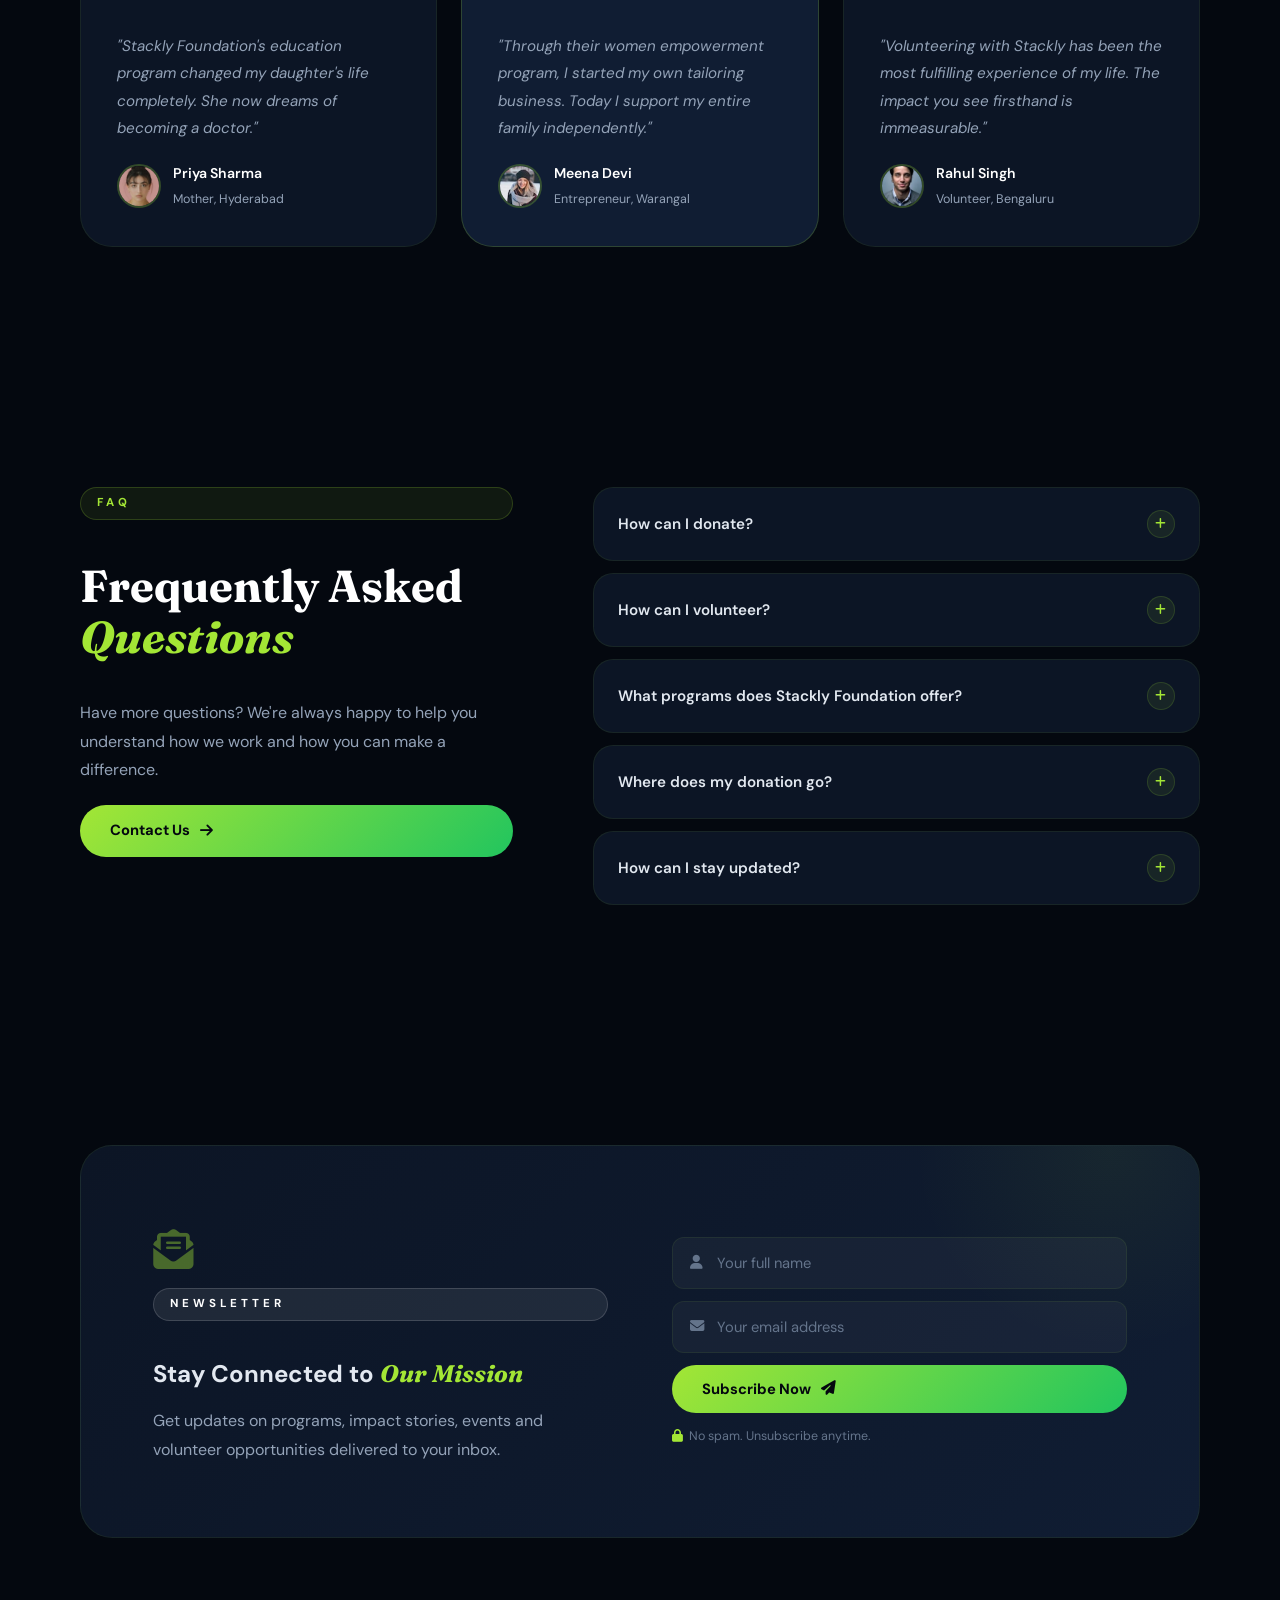
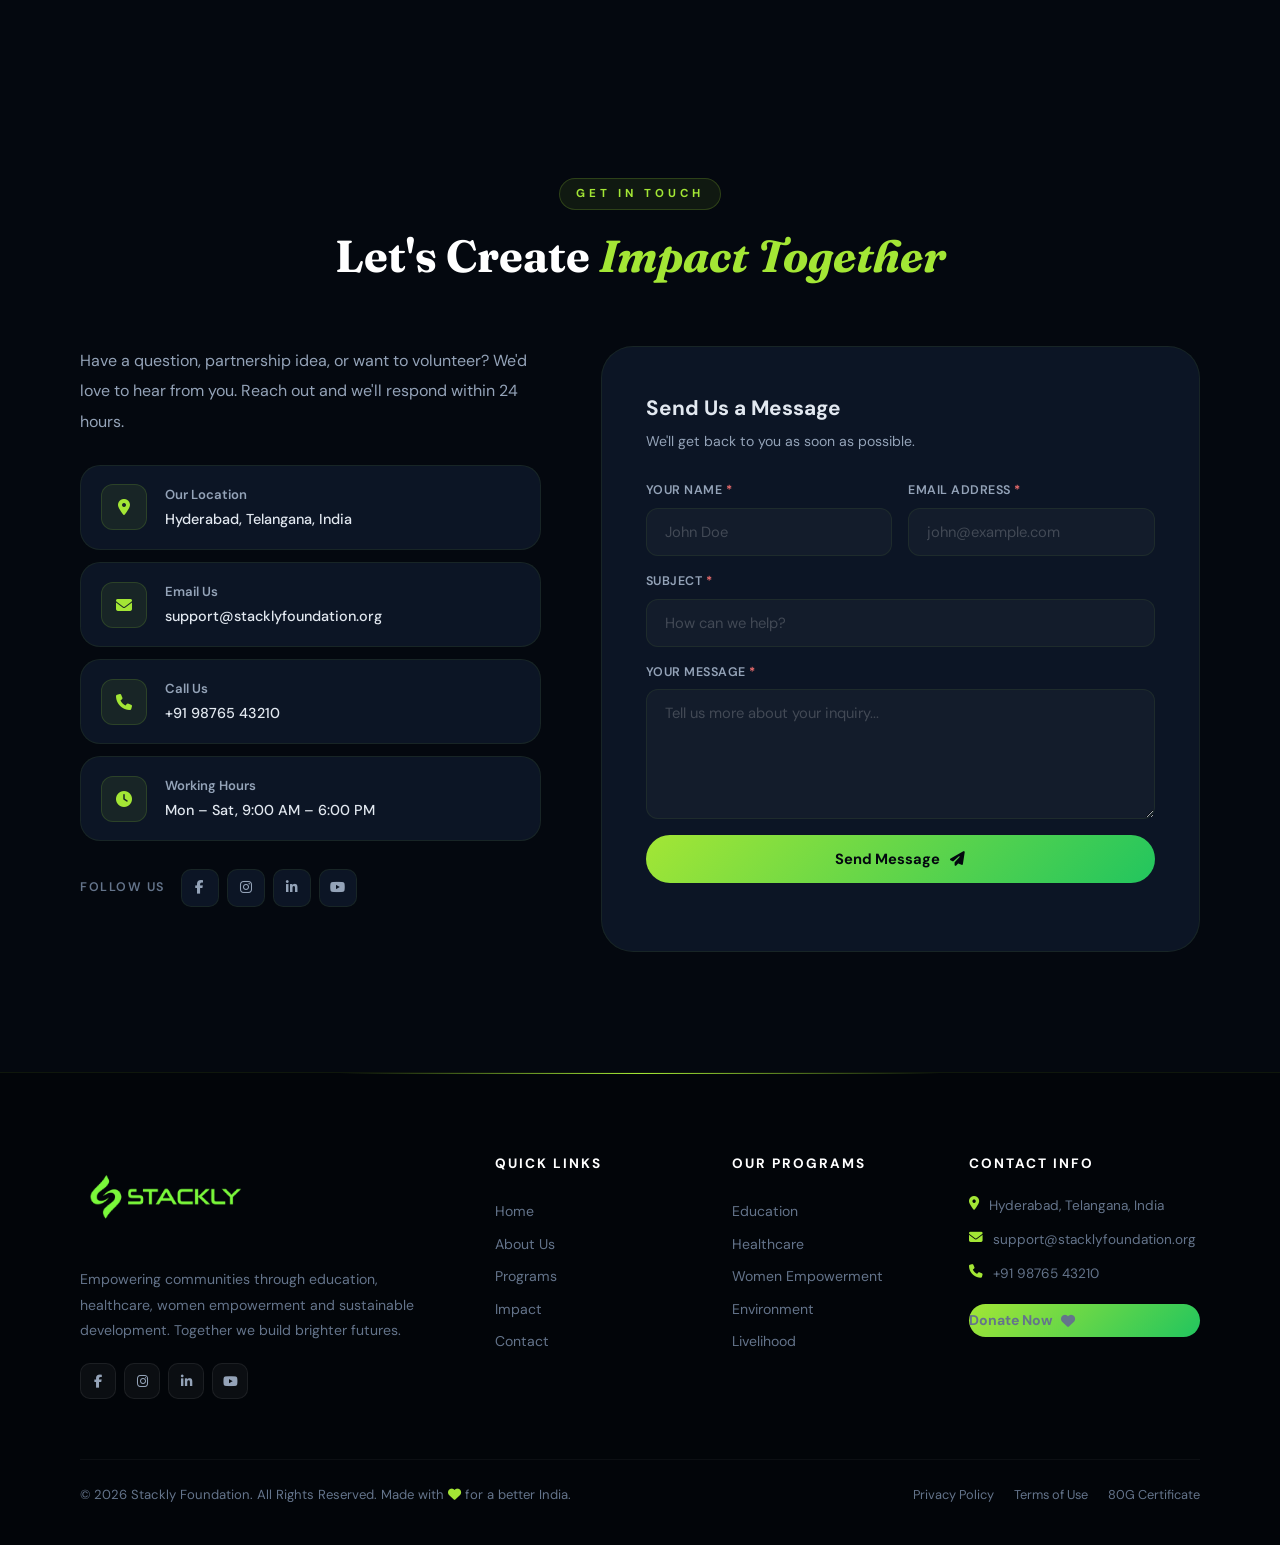
==== commit b2f6e1db: "Update index.html" ====
--- a/index.html
+++ b/index.html
@@ -111,9 +111,7 @@
 </header>
 
 <!-- MOBILE MENU OVERLAY -->
-<!-- FIX: close button now lives in its own topbar div, NOT inside mobile-menu-inner -->
 <div class="mobile-menu-overlay" id="mobileMenu">
-  <!-- FIX: dedicated top bar so close button is always visible at the top -->
   <div class="mobile-menu-topbar">
     <button class="mobile-menu-close" id="mobileMenuClose" aria-label="Close menu">
       <i class="fas fa-times"></i>
--- a/style.css
+++ b/style.css
@@ -387,7 +387,7 @@
 .menu-btn.open span:nth-child(3) { transform: translateY(-7px) rotate(-45deg); }
 
 /* ==========================================
-   MOBILE MENU OVERLAY  ← FIXED SECTION
+   MOBILE MENU OVERLAY  
 ========================================== */
 .mobile-menu-overlay {
   position: fixed;
@@ -396,22 +396,21 @@
   backdrop-filter: blur(20px);
   z-index: 9999;
   display: flex;
-  flex-direction: column;      /* FIX: column so close bar sits at top */
-  align-items: stretch;        /* FIX: stretch full width */
+  flex-direction: column;      
+  align-items: stretch;       
   opacity: 0;
   visibility: hidden;
   transition: opacity 0.4s ease, visibility 0.4s ease;
-  overflow-y: auto;            /* FIX: allow scroll on very short viewports */
+  overflow-y: auto;           
 }
 .mobile-menu-overlay.open { opacity:1; visibility:visible; }
 
-/* FIX: Dedicated top bar that always holds the close button */
 .mobile-menu-topbar {
   display: flex;
   align-items: center;
   justify-content: flex-end;
   padding: 16px 20px;
-  flex-shrink: 0;              /* never compress */
+  flex-shrink: 0;             
 }
 
 .mobile-menu-inner {
@@ -420,13 +419,13 @@
   align-items: center;
   gap: 8px;
   width: 100%;
-  padding: 0 24px 40px;        /* FIX: no top padding — topbar handles it */
+  padding: 0 24px 40px;        
   flex: 1;
   justify-content: center;
-  min-height: 0;               /* FIX: allow flex shrink properly */
-}
-
-/* FIX: Close button — no longer absolute, lives in topbar */
+  min-height: 0;              
+}
+
+
 .mobile-menu-close {
   width: 44px;
   height: 44px;
@@ -1004,7 +1003,7 @@
   .navbar { padding:14px 4%; }
   #header.scrolled .navbar { padding:10px 4%; }
 
-  /* FIX: mobile menu topbar tighter on small screens */
+ 
   .mobile-menu-topbar { padding:12px 16px; }
 
   .hero-content { padding:110px 16px 60px; }
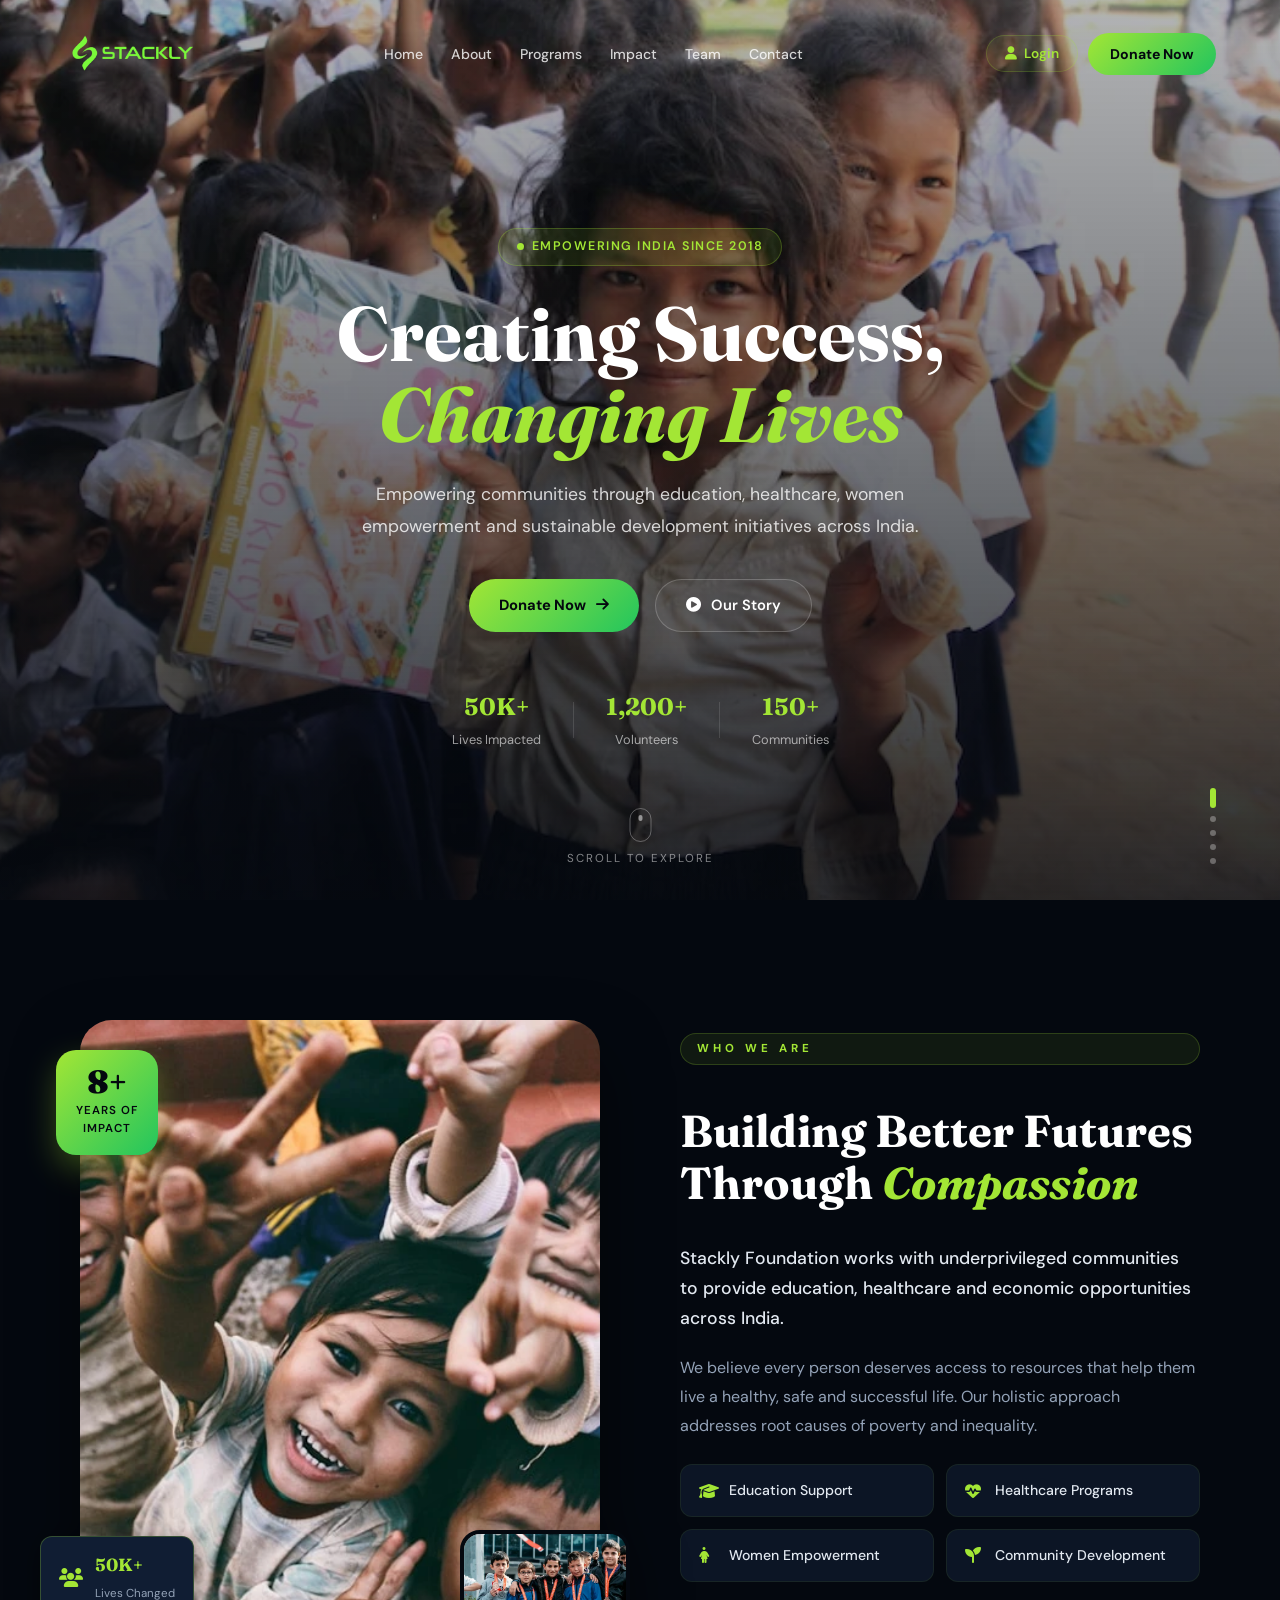
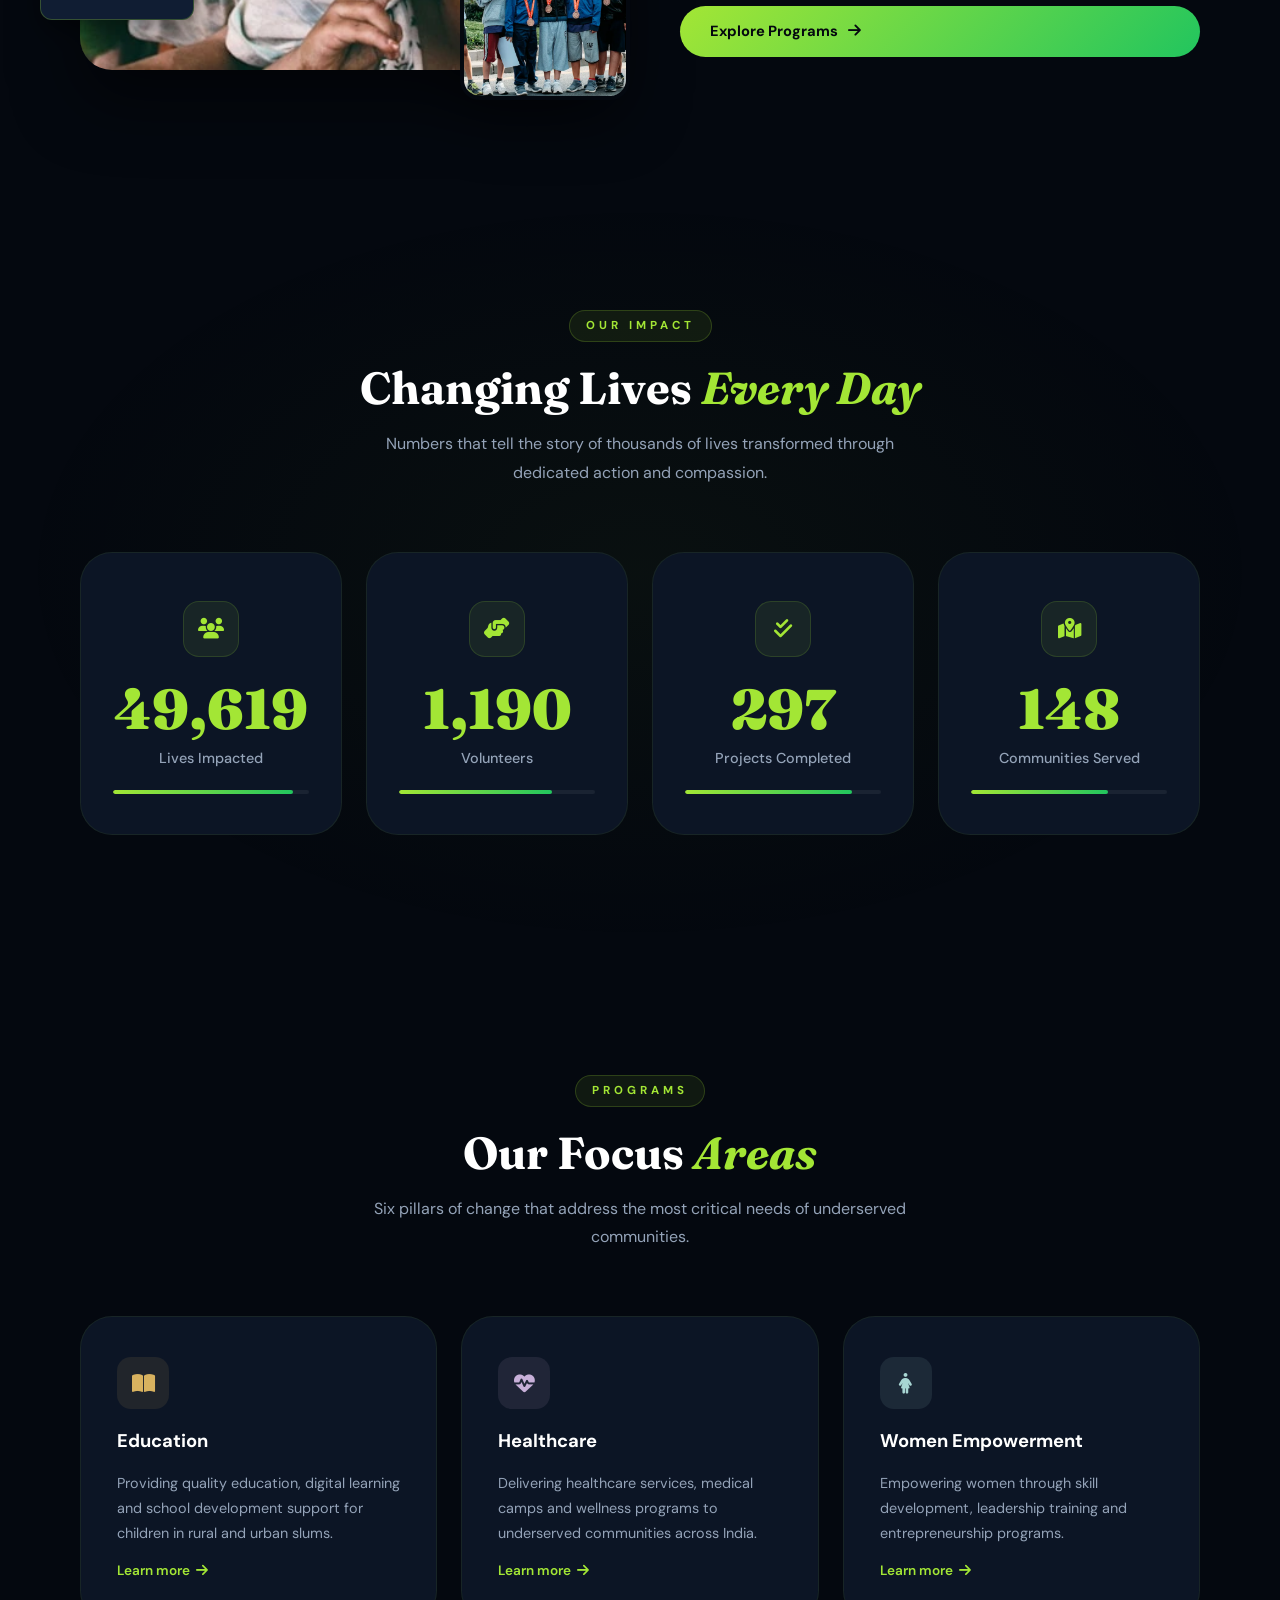
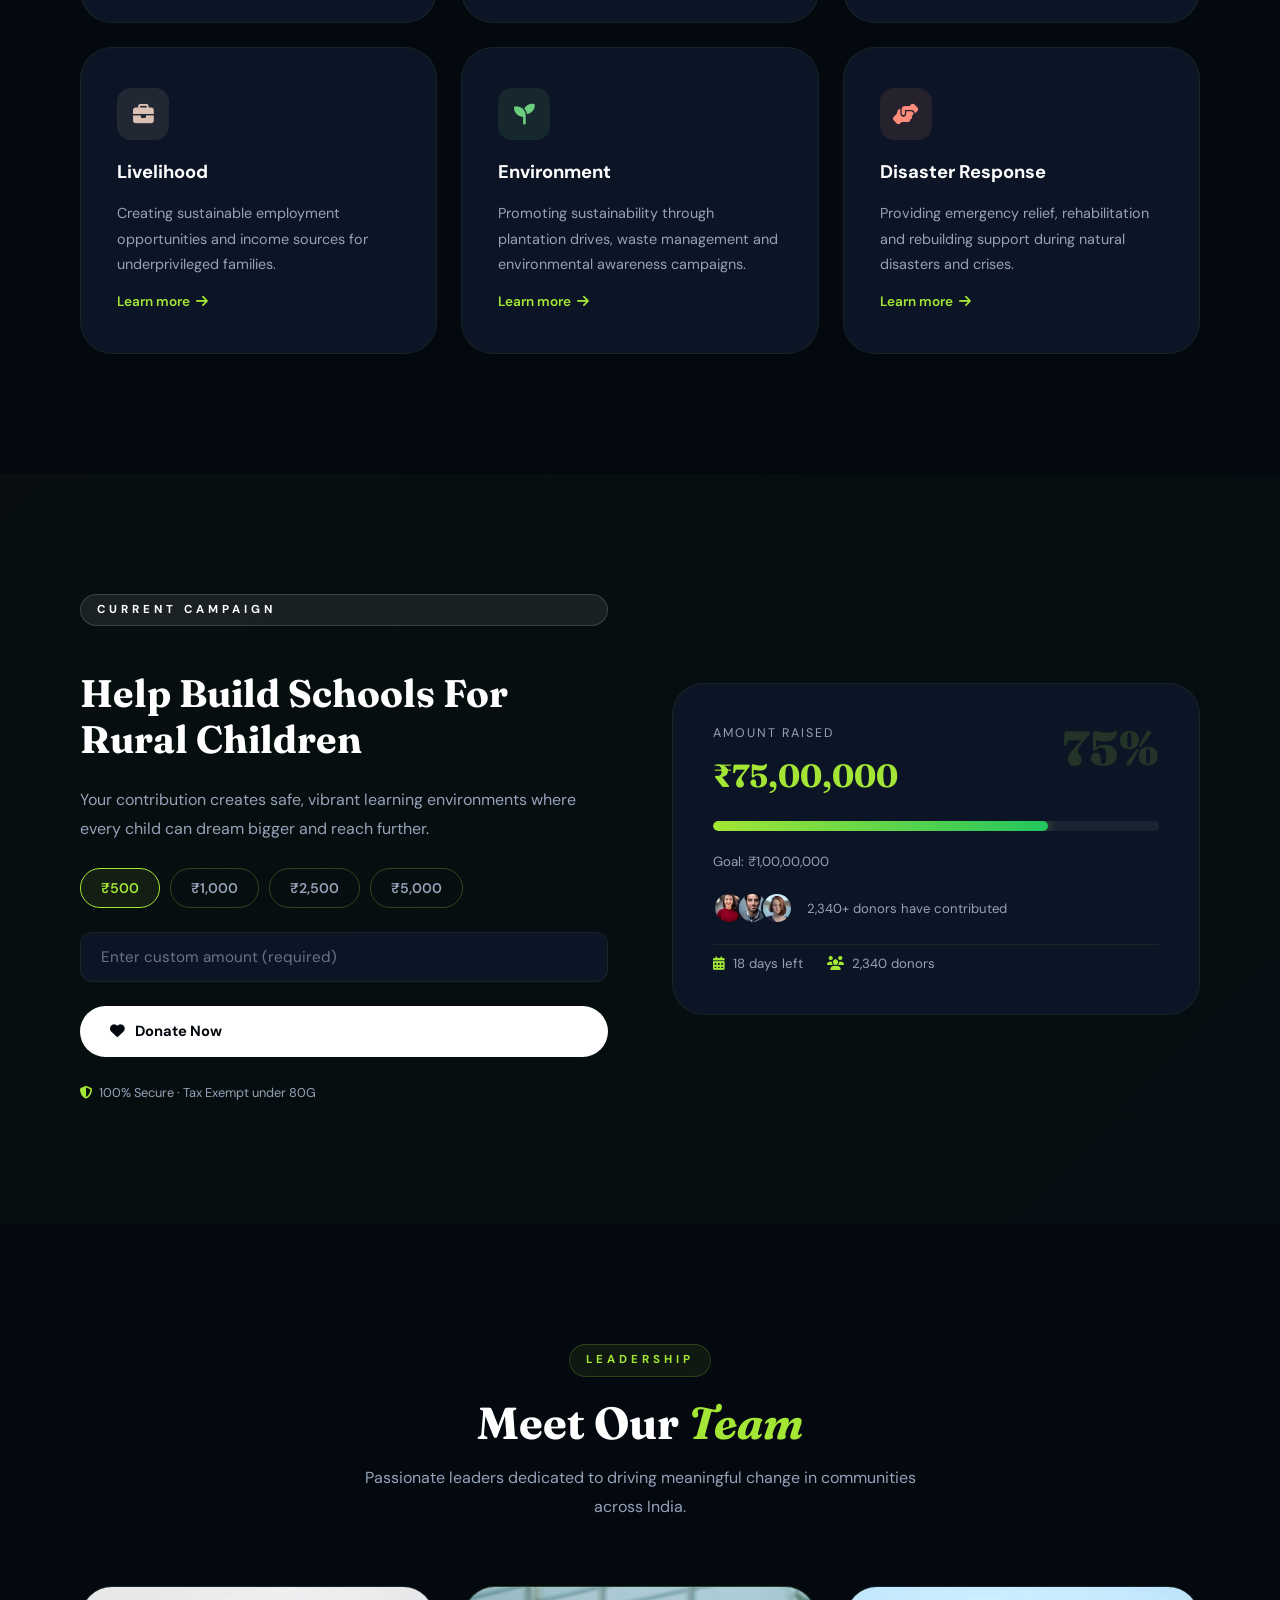
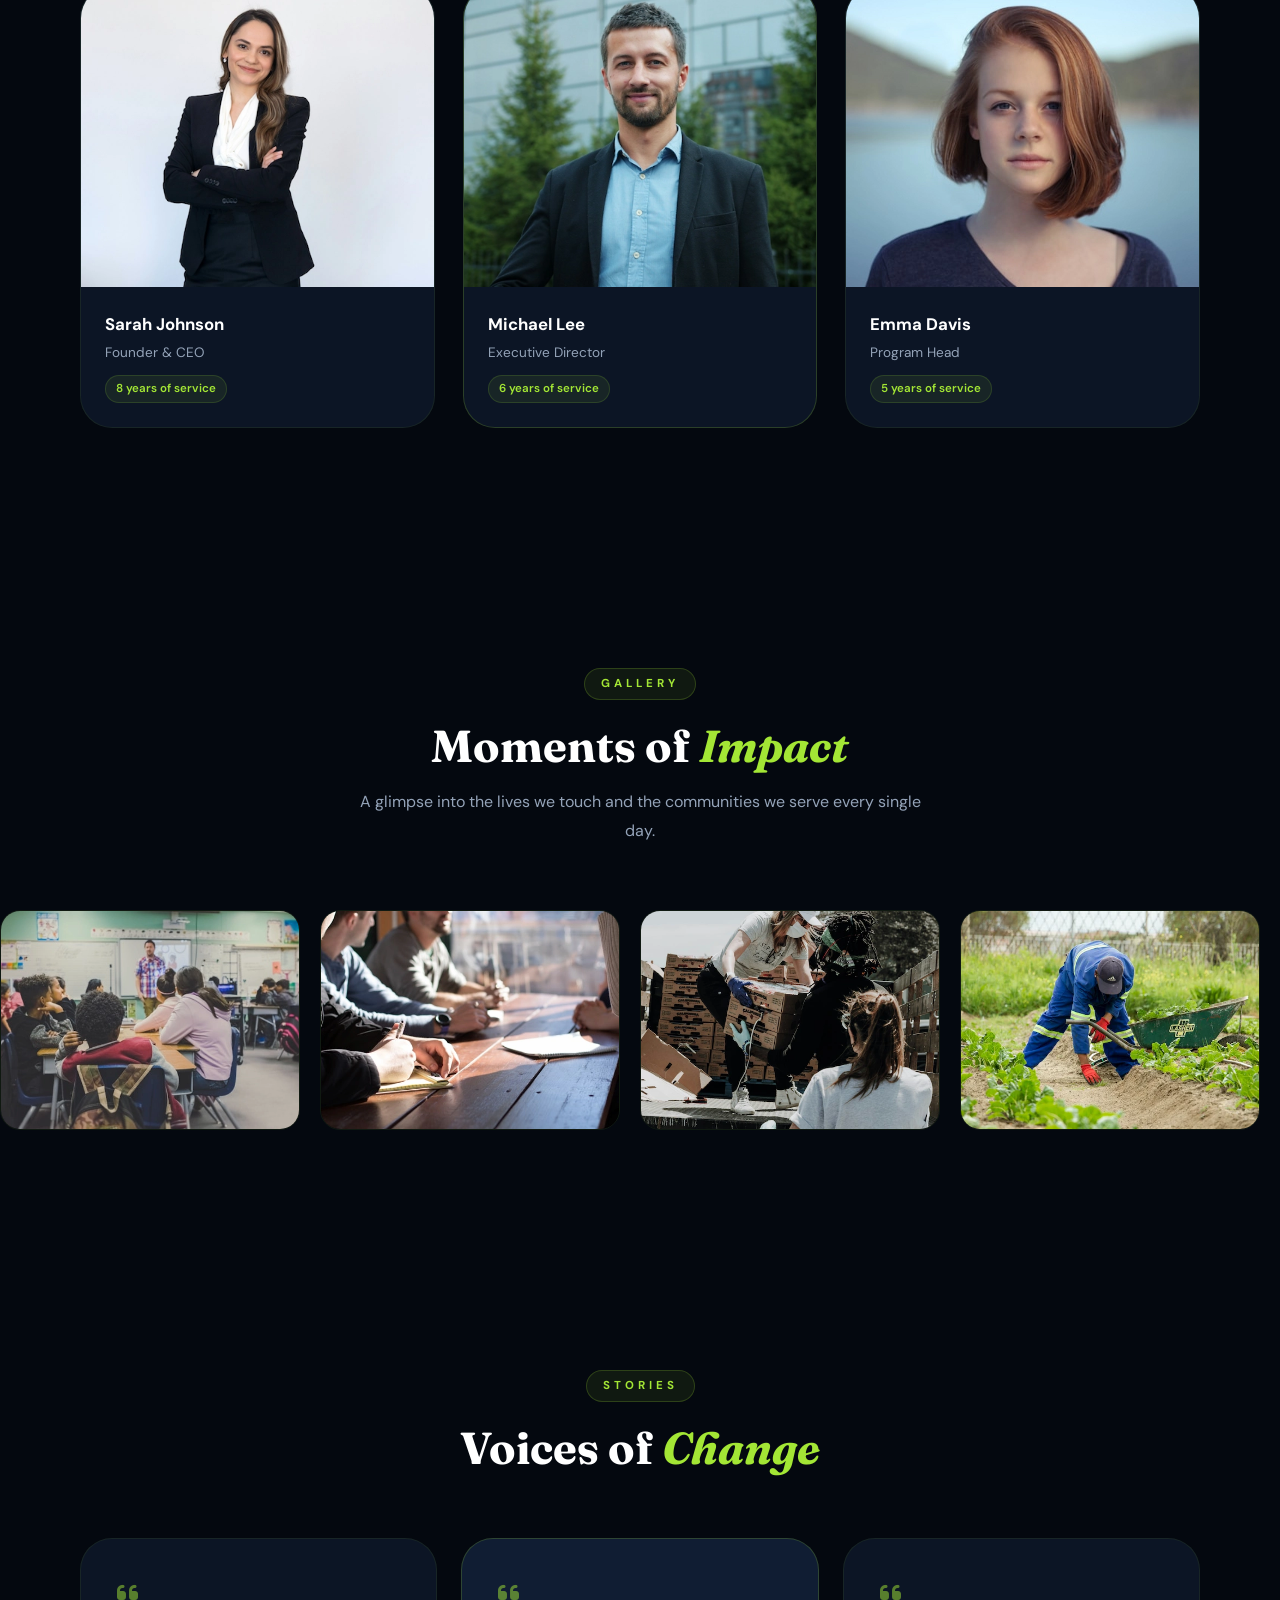
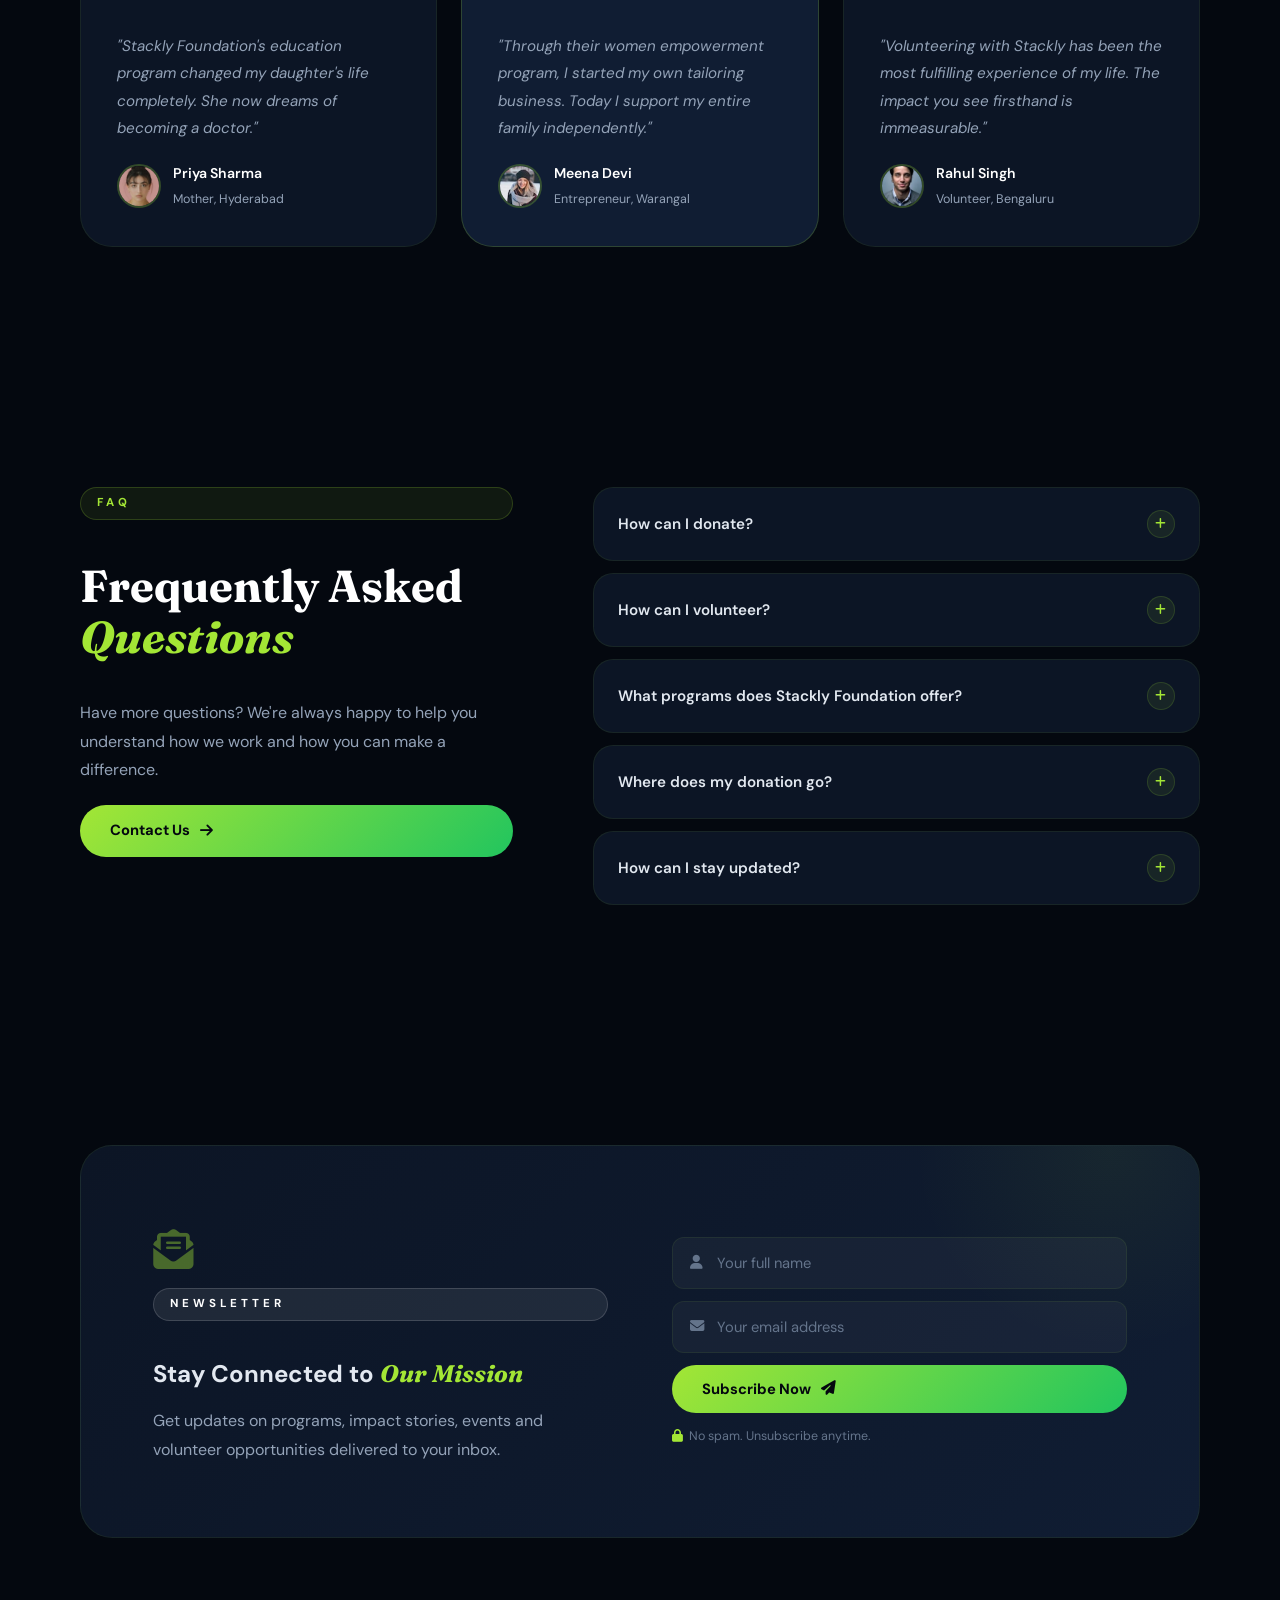
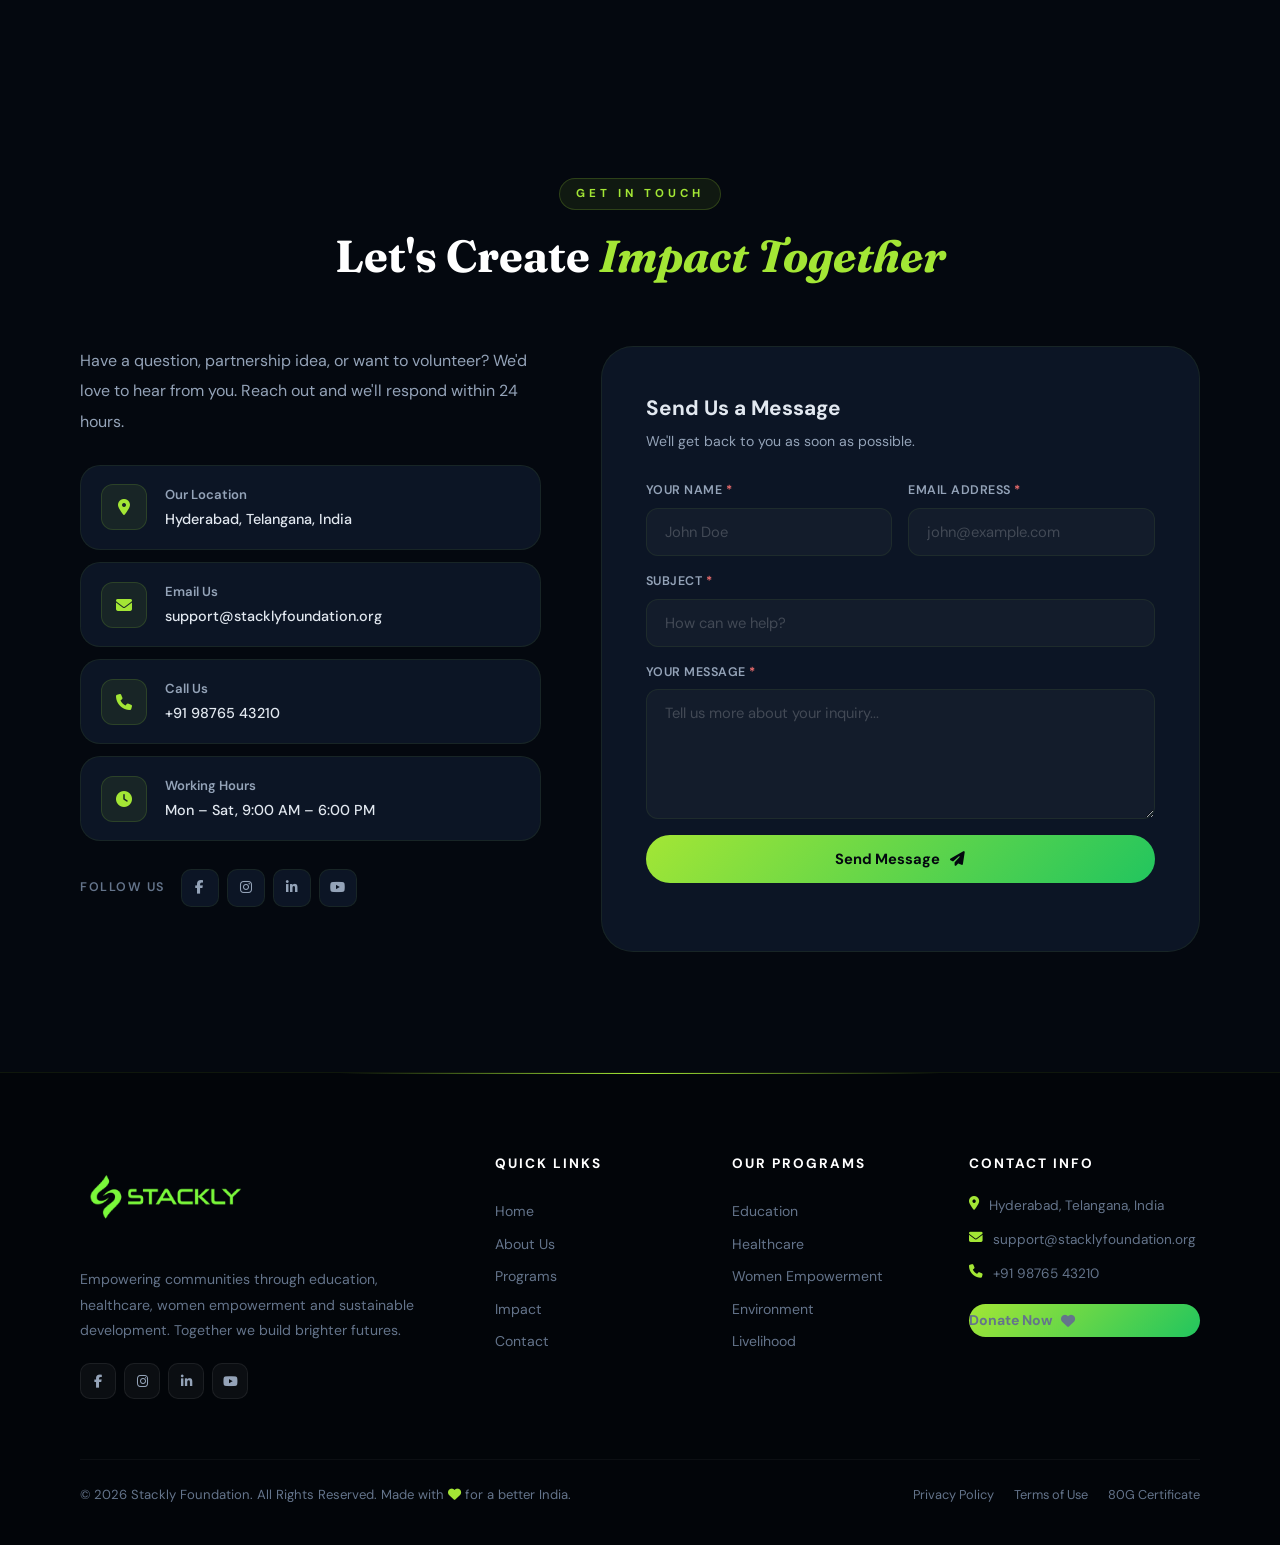
==== commit d2bb4d56: "Update index.html" ====
--- a/index.html
+++ b/index.html
@@ -369,7 +369,7 @@
     <div class="team-grid">
       <div class="team-card">
         <div class="tc-img">
-          <img src="teammember1.webp" alt="Sarah Johnson">
+          <img src="teammeber1.webp" alt="Sarah Johnson">
           <div class="tc-overlay">
             <div class="tc-social">
               <a href="404.html"><i class="fab fa-linkedin-in"></i></a>
--- a/style.css
+++ b/style.css
@@ -442,7 +442,7 @@
   flex-shrink: 0;
   -webkit-tap-highlight-color: transparent;
   touch-action: manipulation;
-  /* FIX: Always on top, always visible */
+  
   position: relative;
   z-index: 10001;
 }
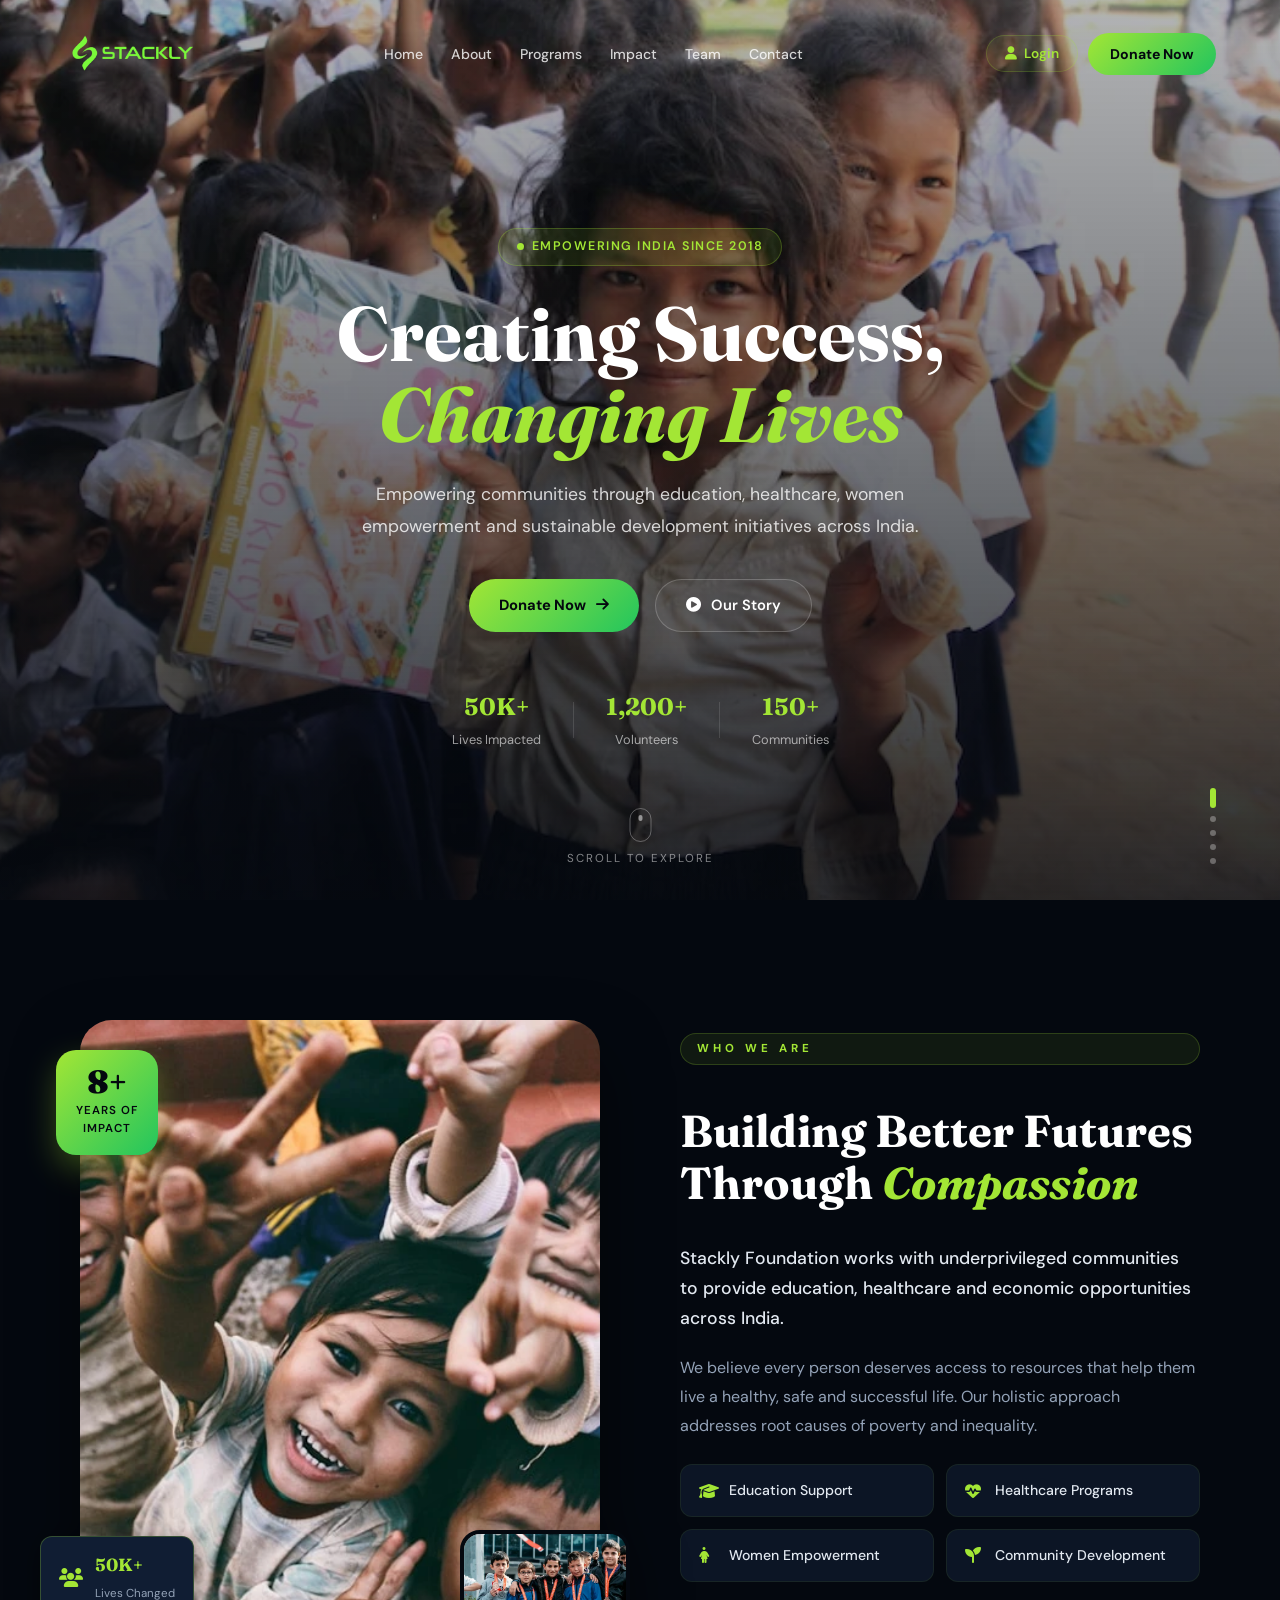
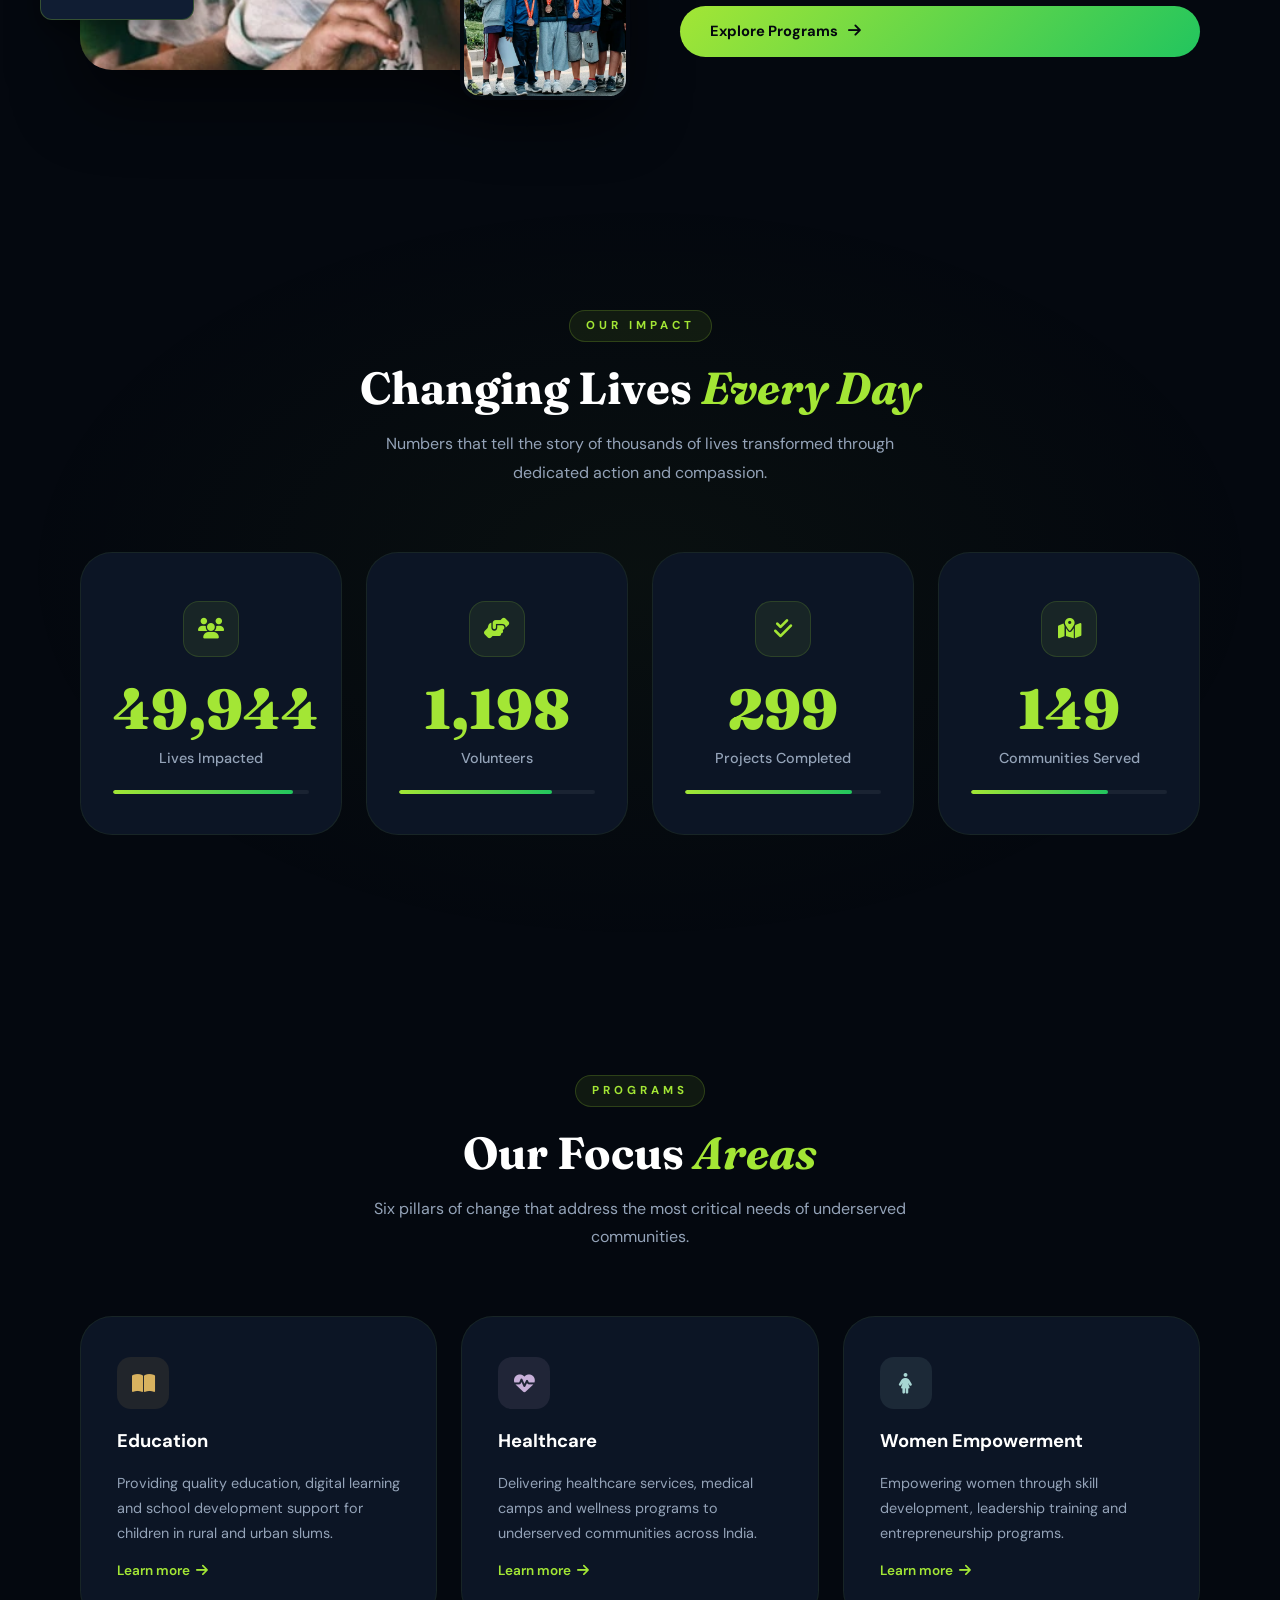
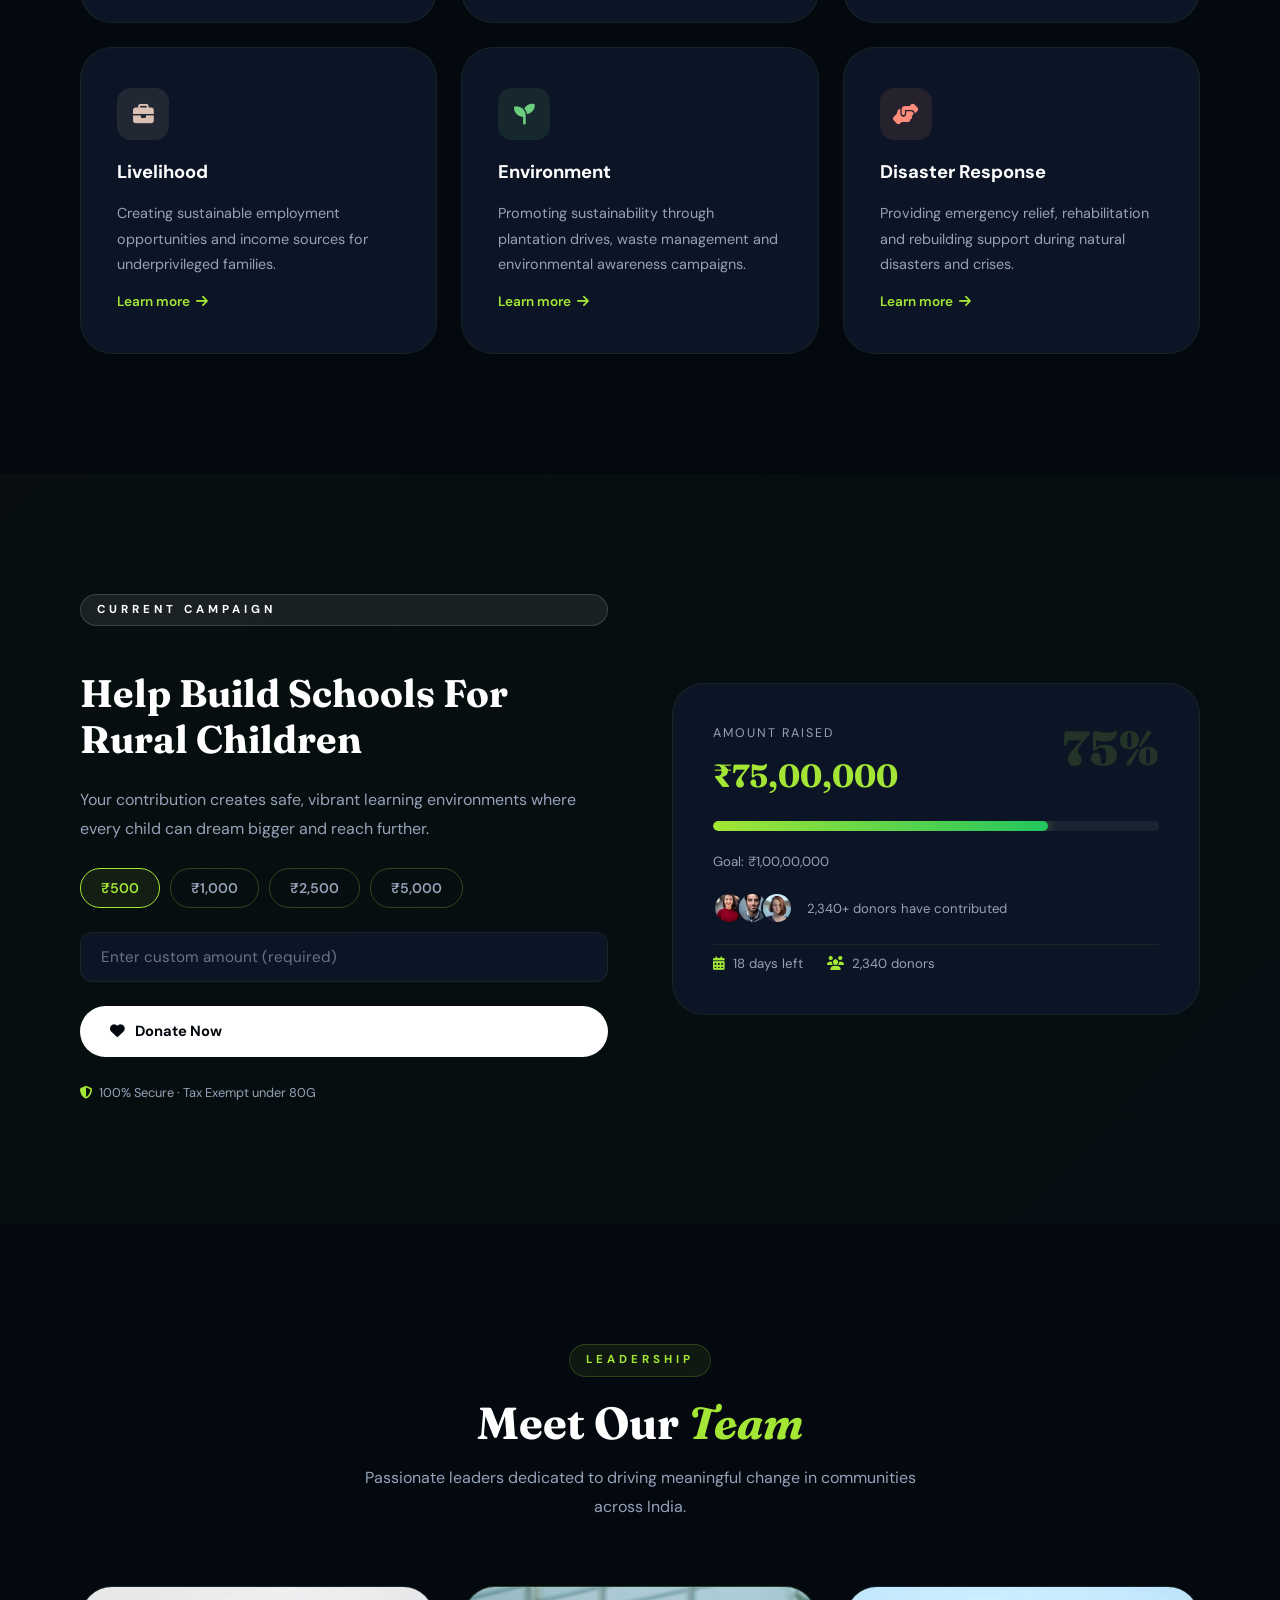
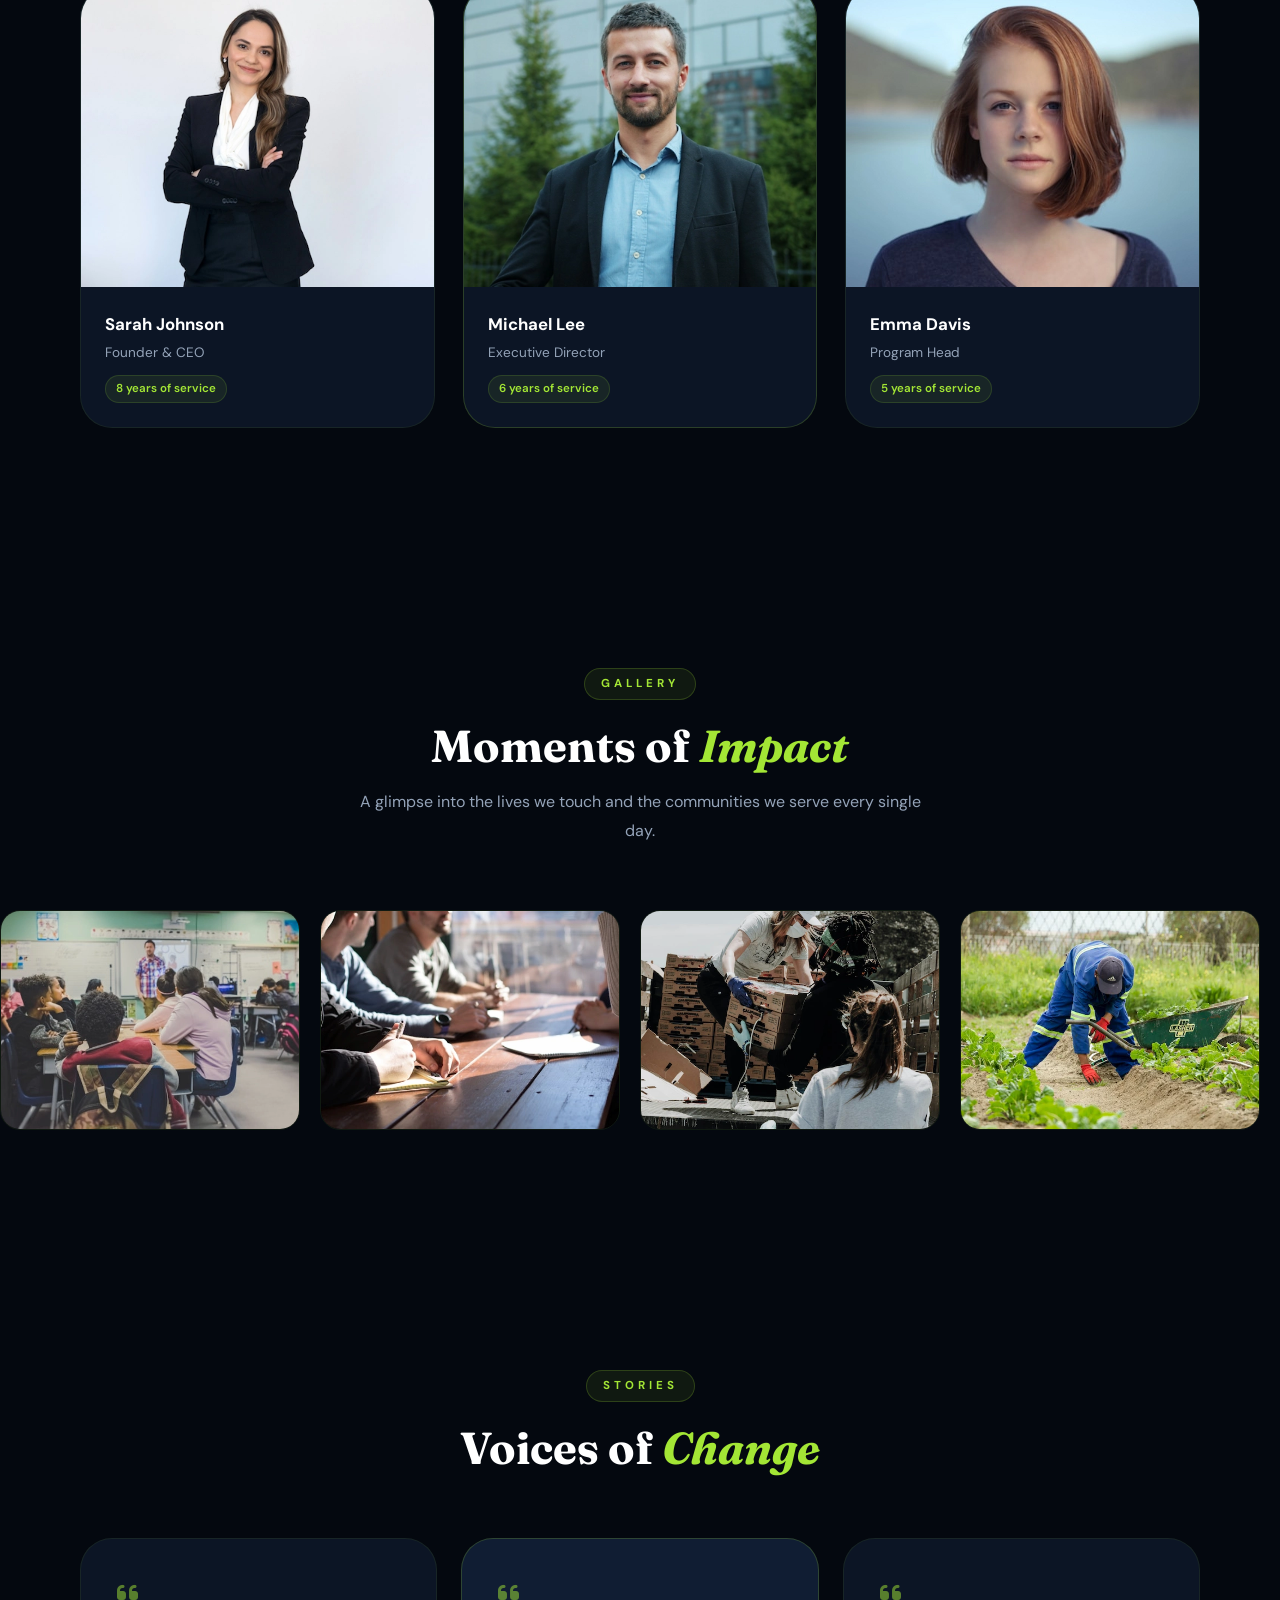
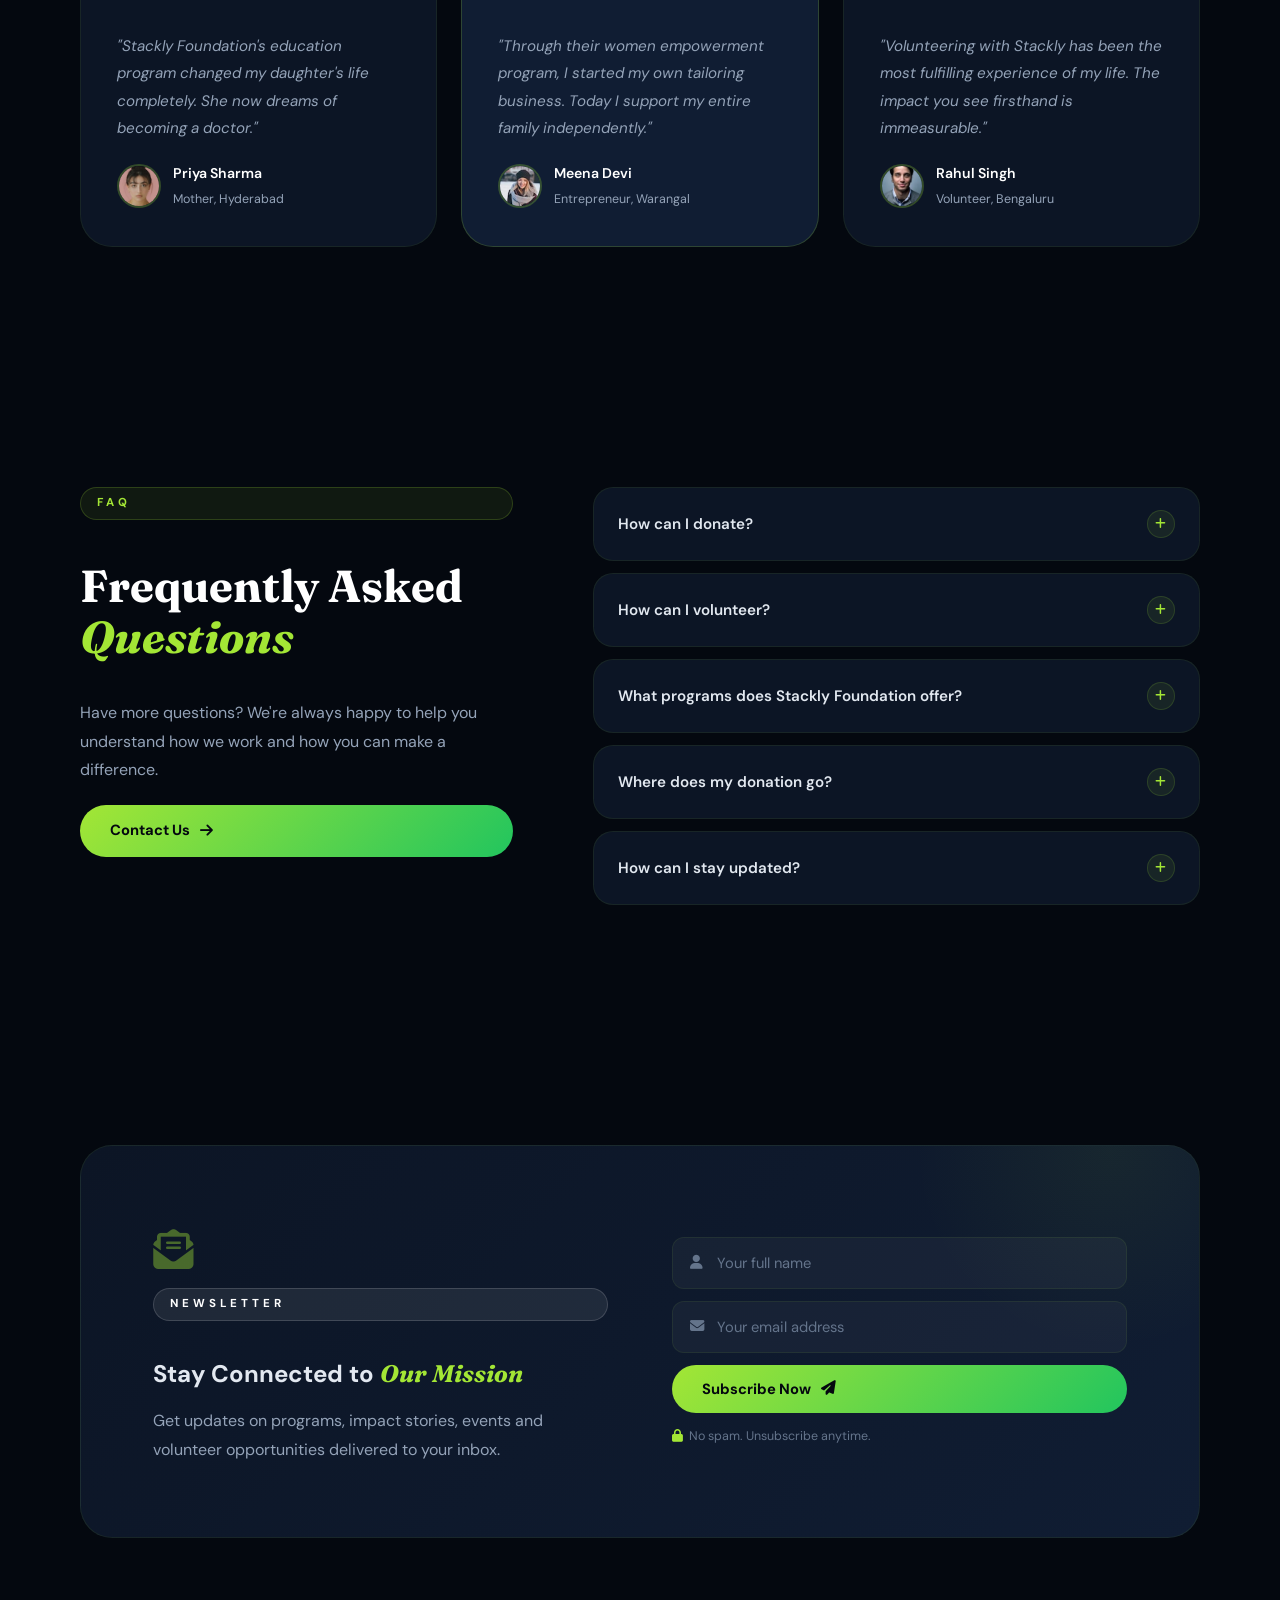
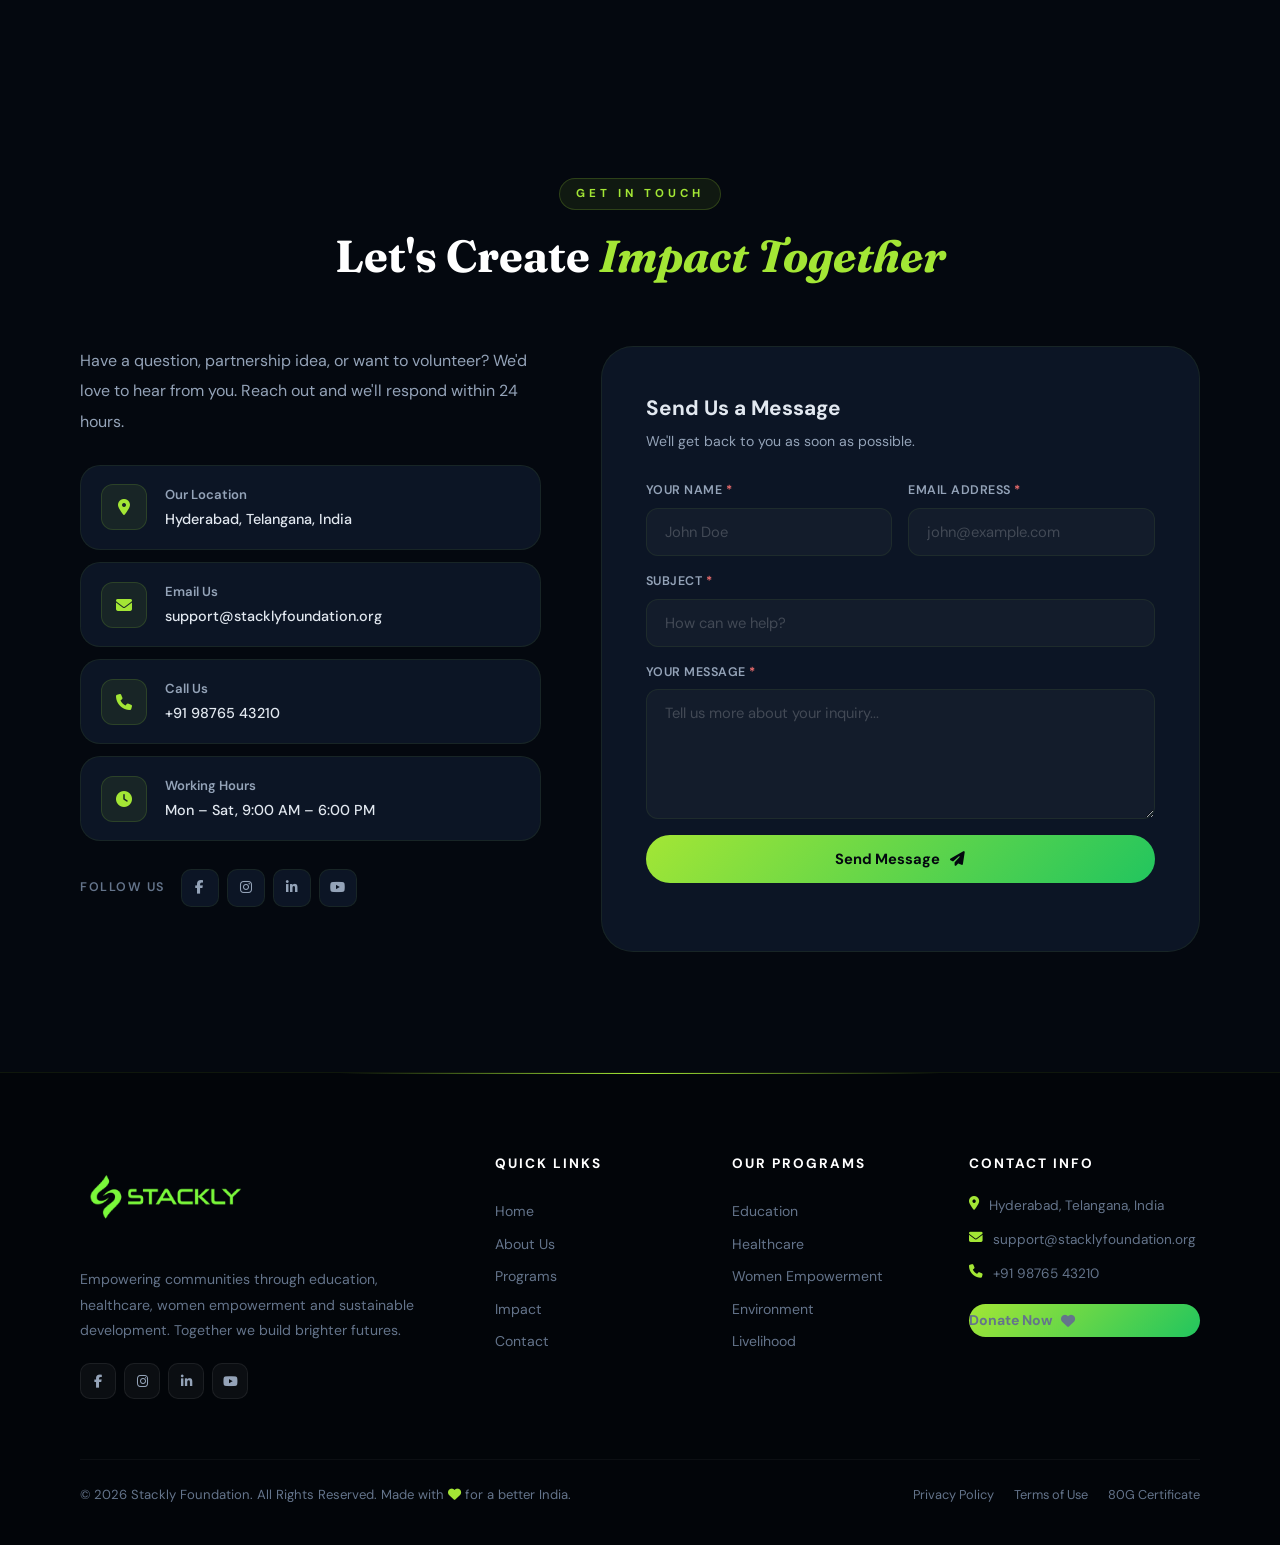
==== commit 7f2a1993: "Update index.html" ====
--- a/index.html
+++ b/index.html
@@ -385,7 +385,7 @@
       </div>
       <div class="team-card tc-featured">
         <div class="tc-img">
-          <img src="teammeber2.webp" alt="Michael Lee">
+          <img src="teamber2.webp" alt="Michael Lee">
           <div class="tc-overlay">
             <div class="tc-social">
               <a href="404.html"><i class="fab fa-linkedin-in"></i></a>
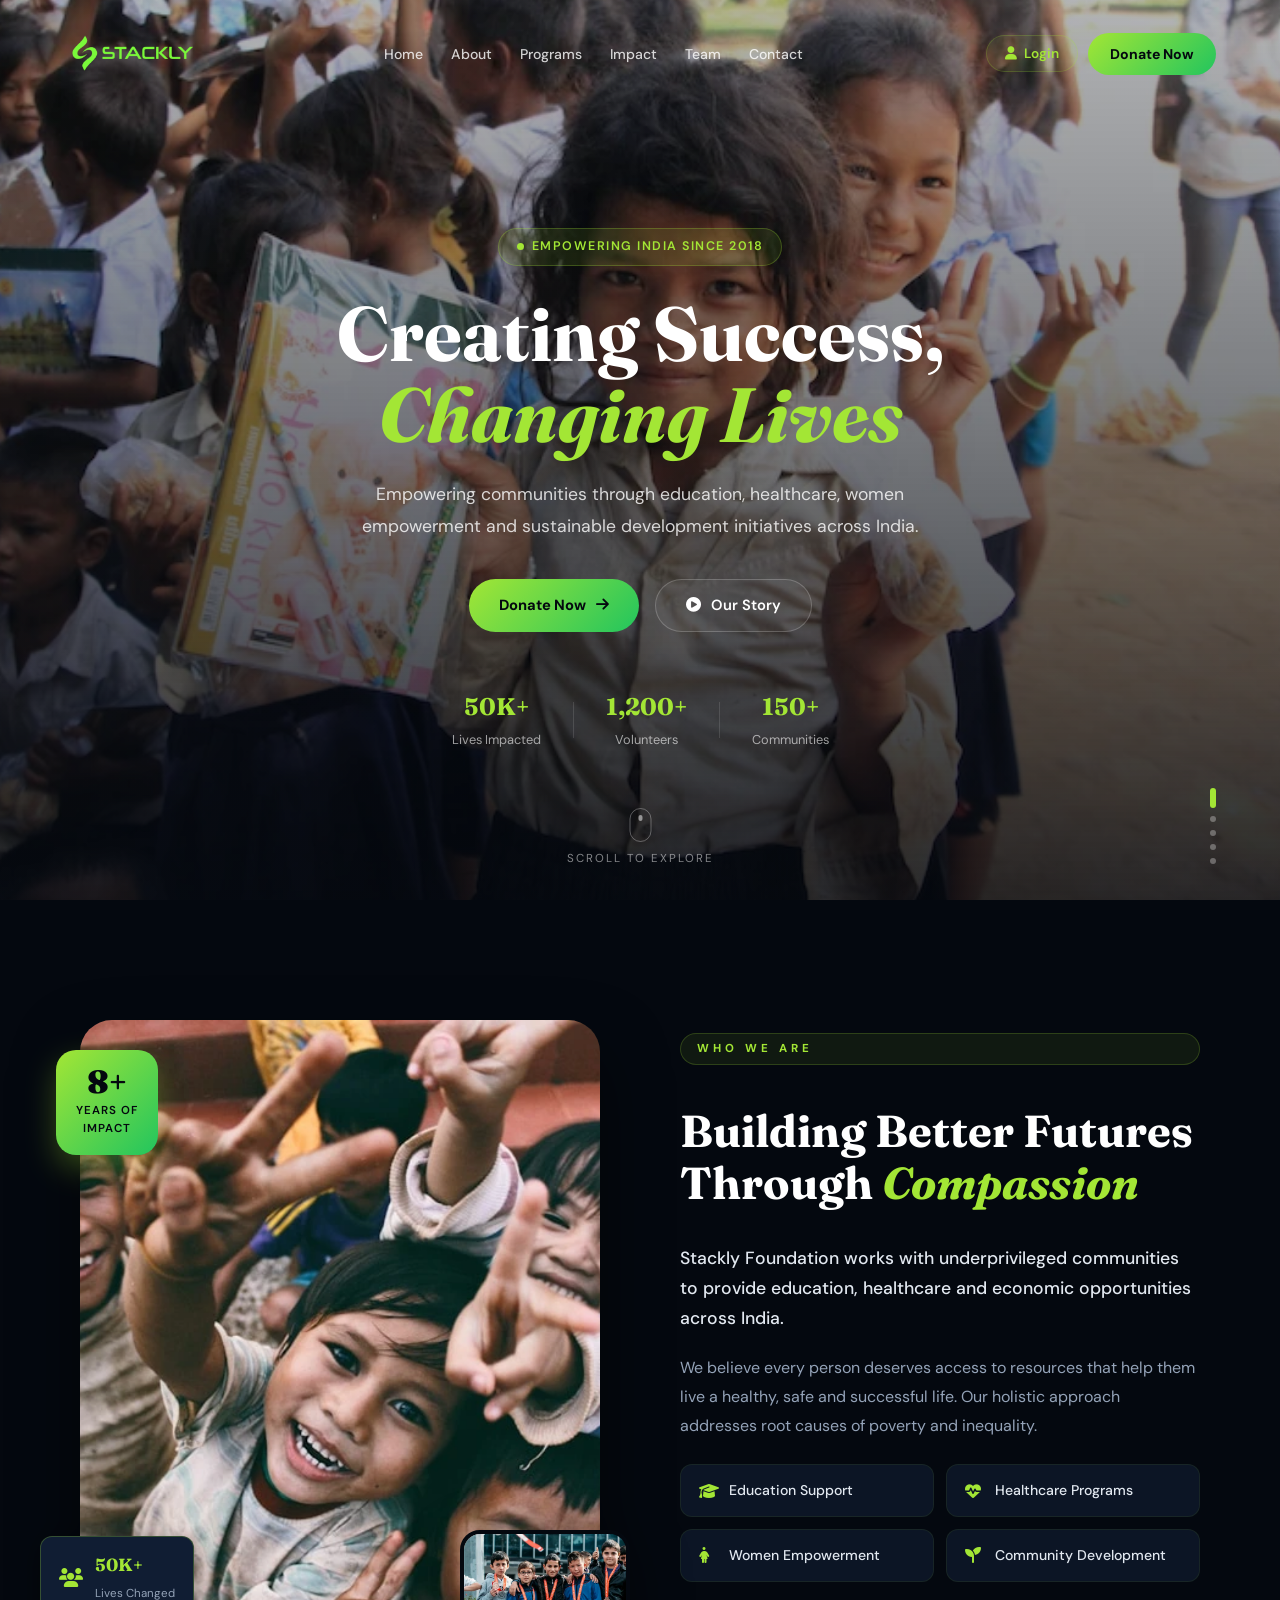
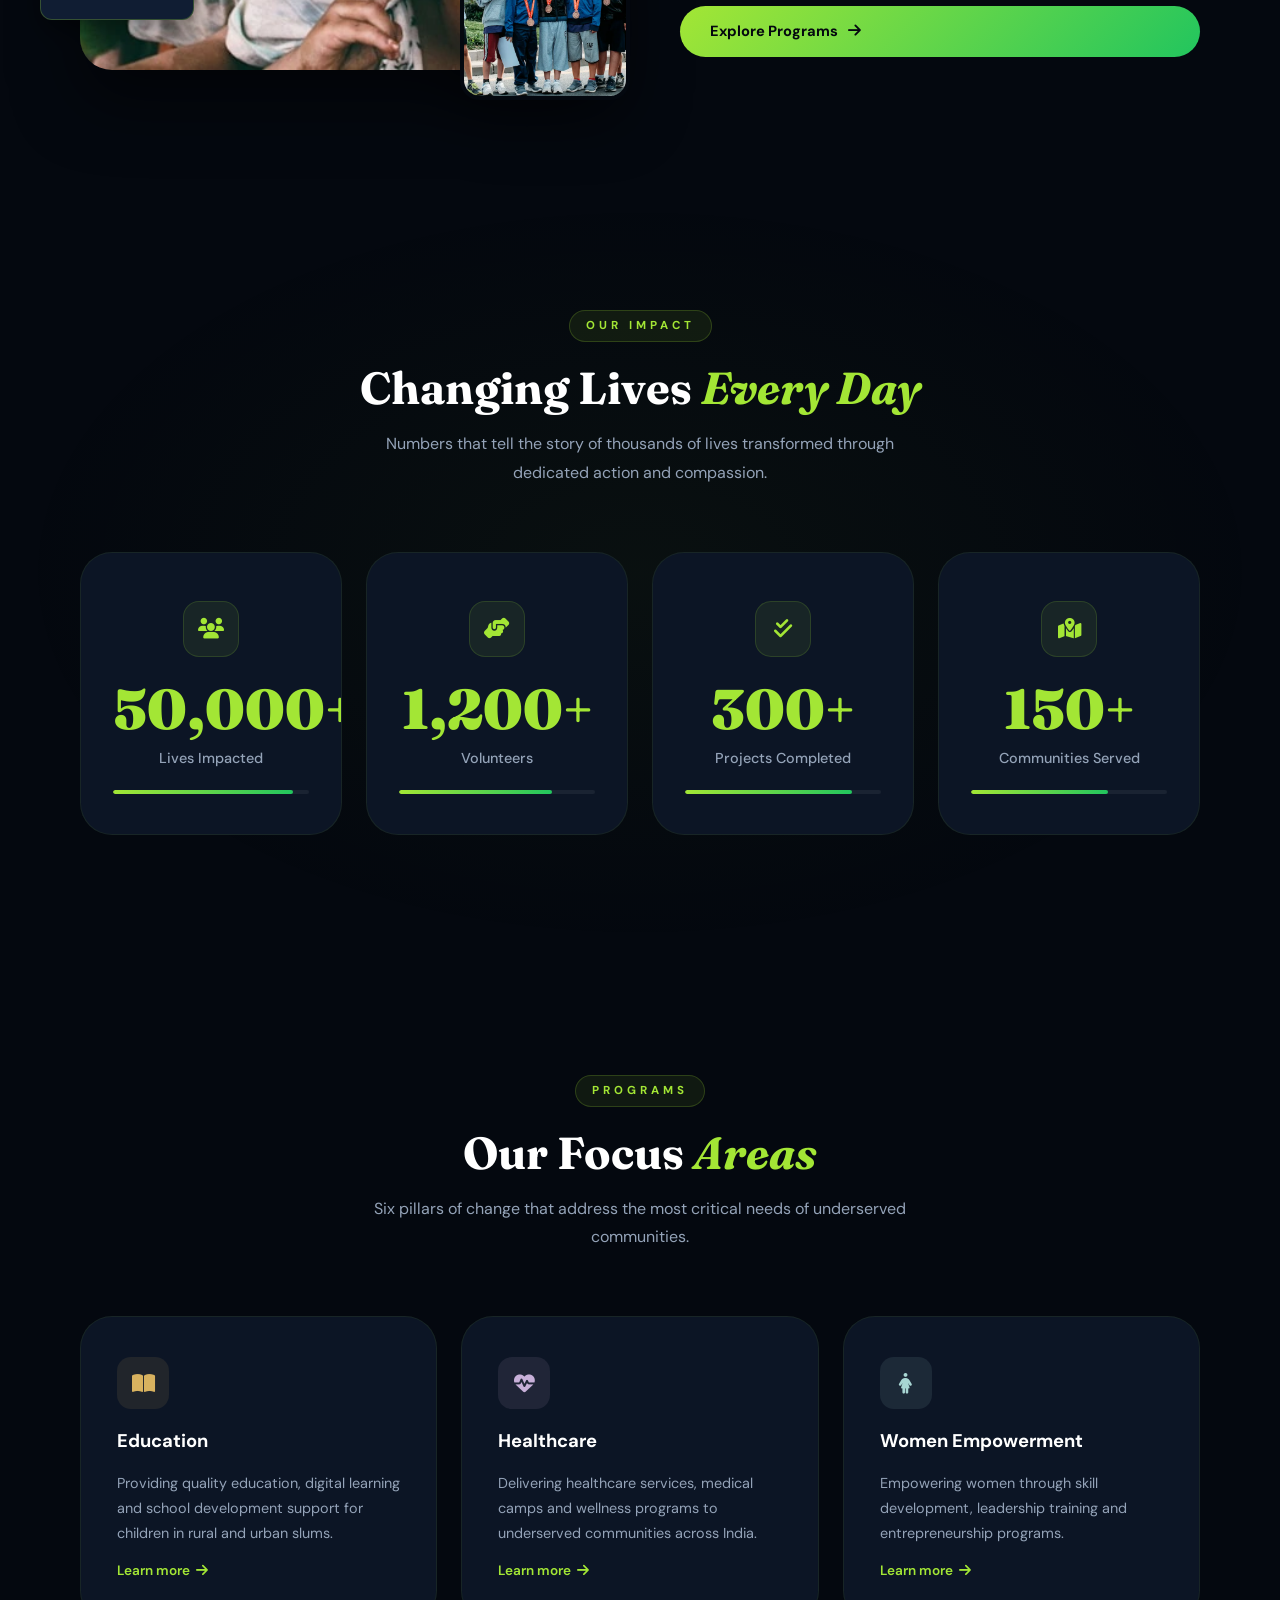
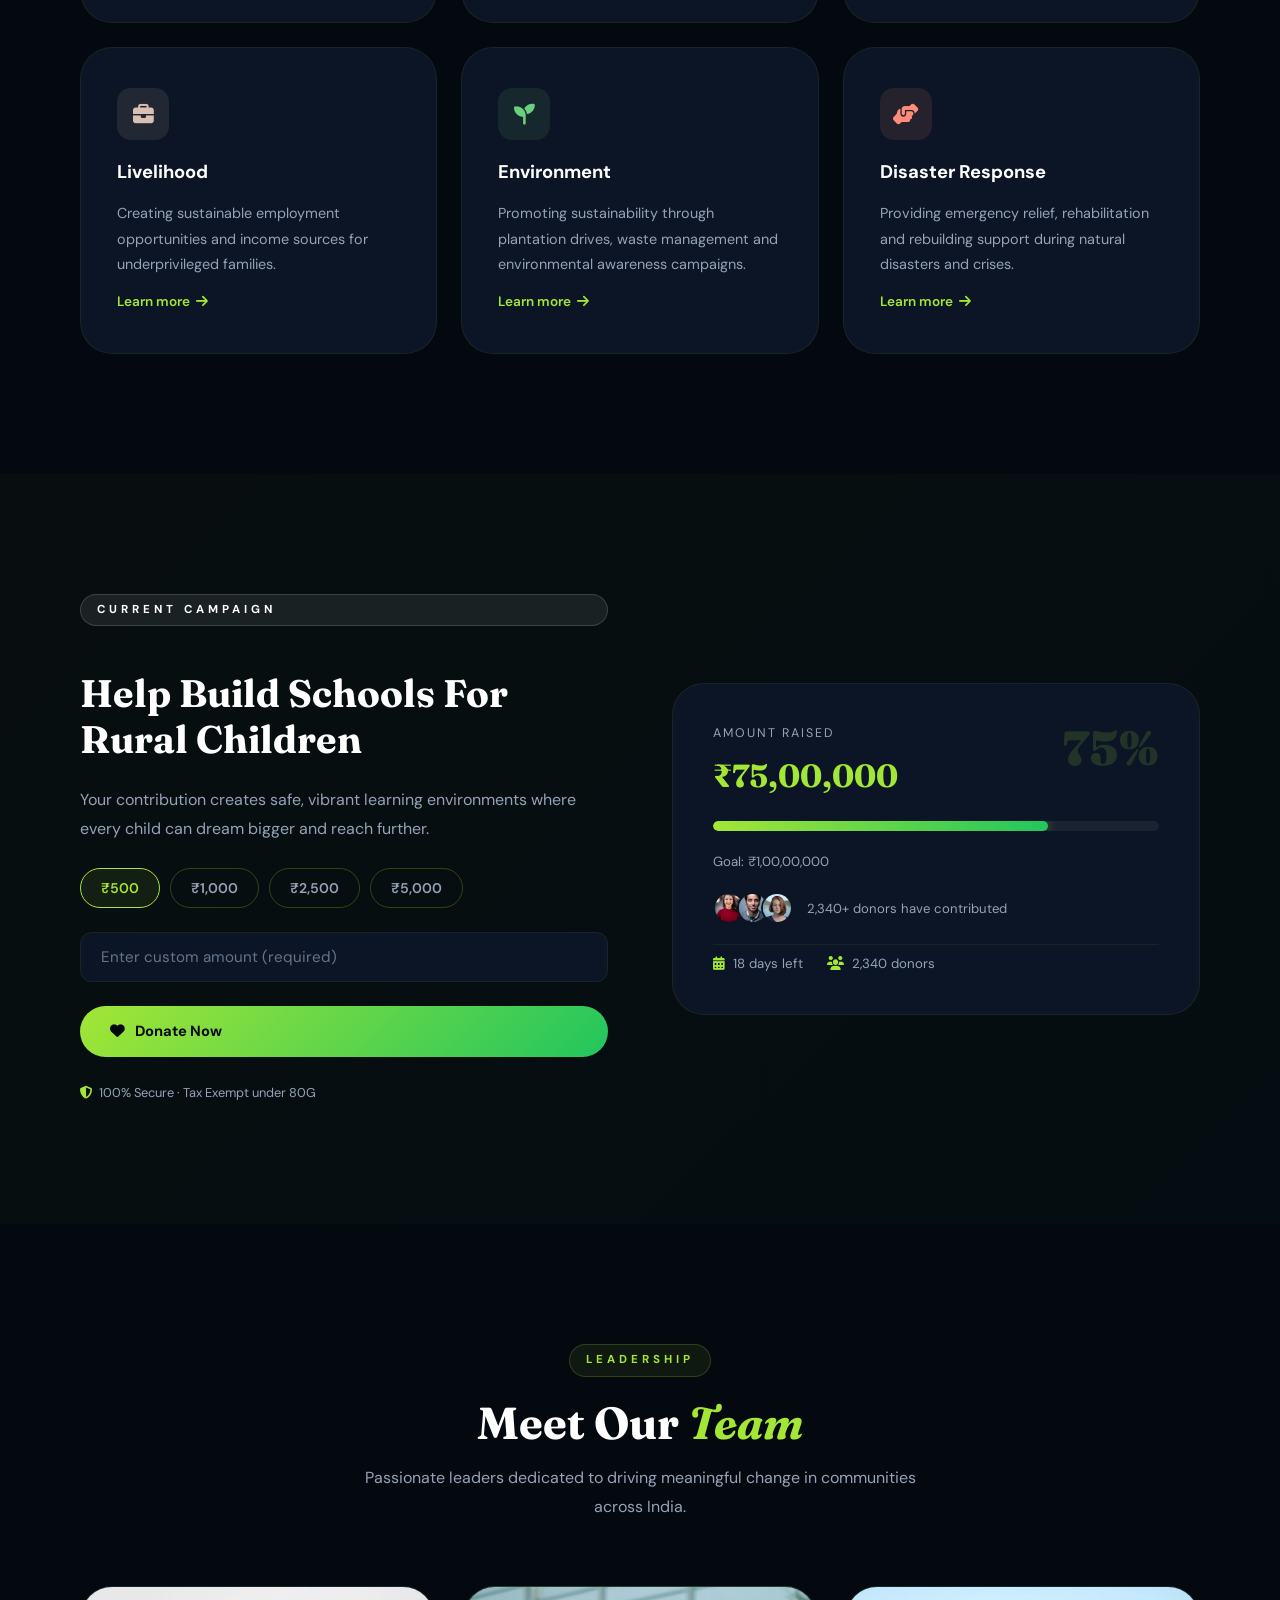
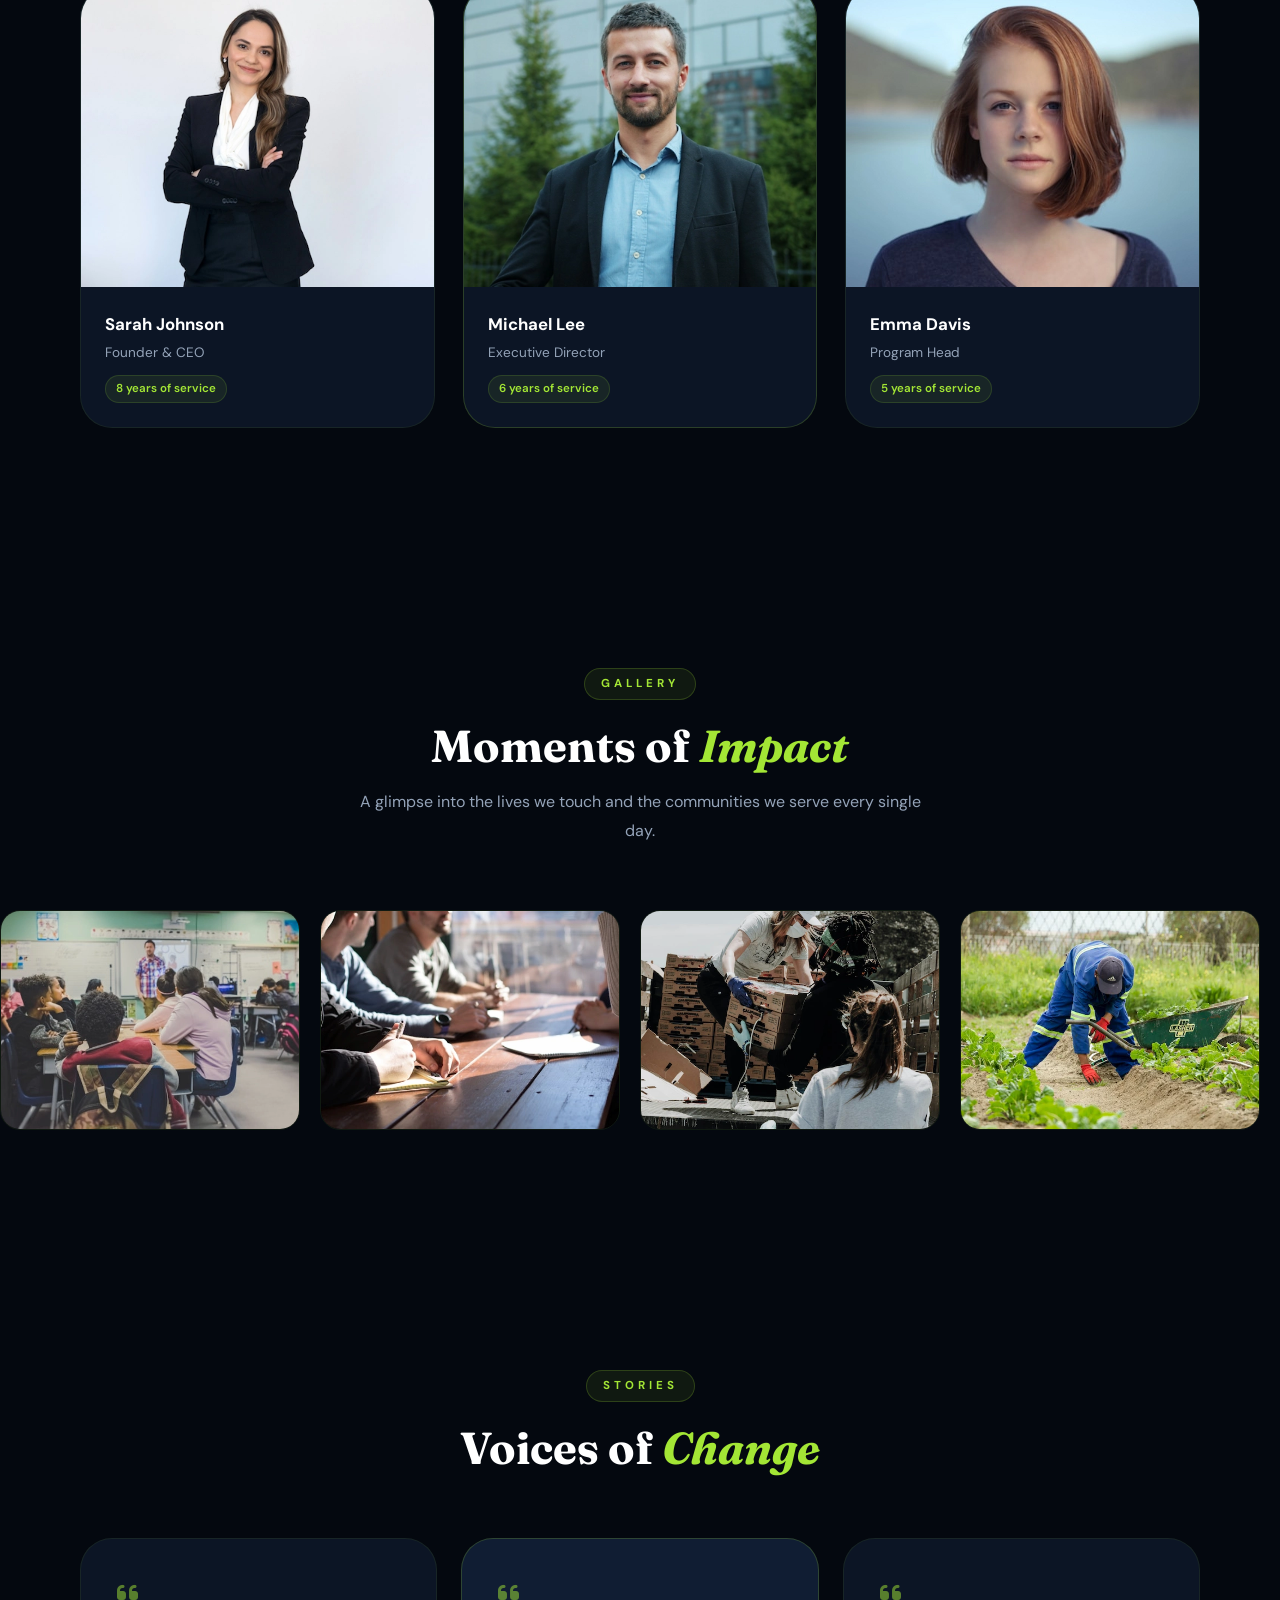
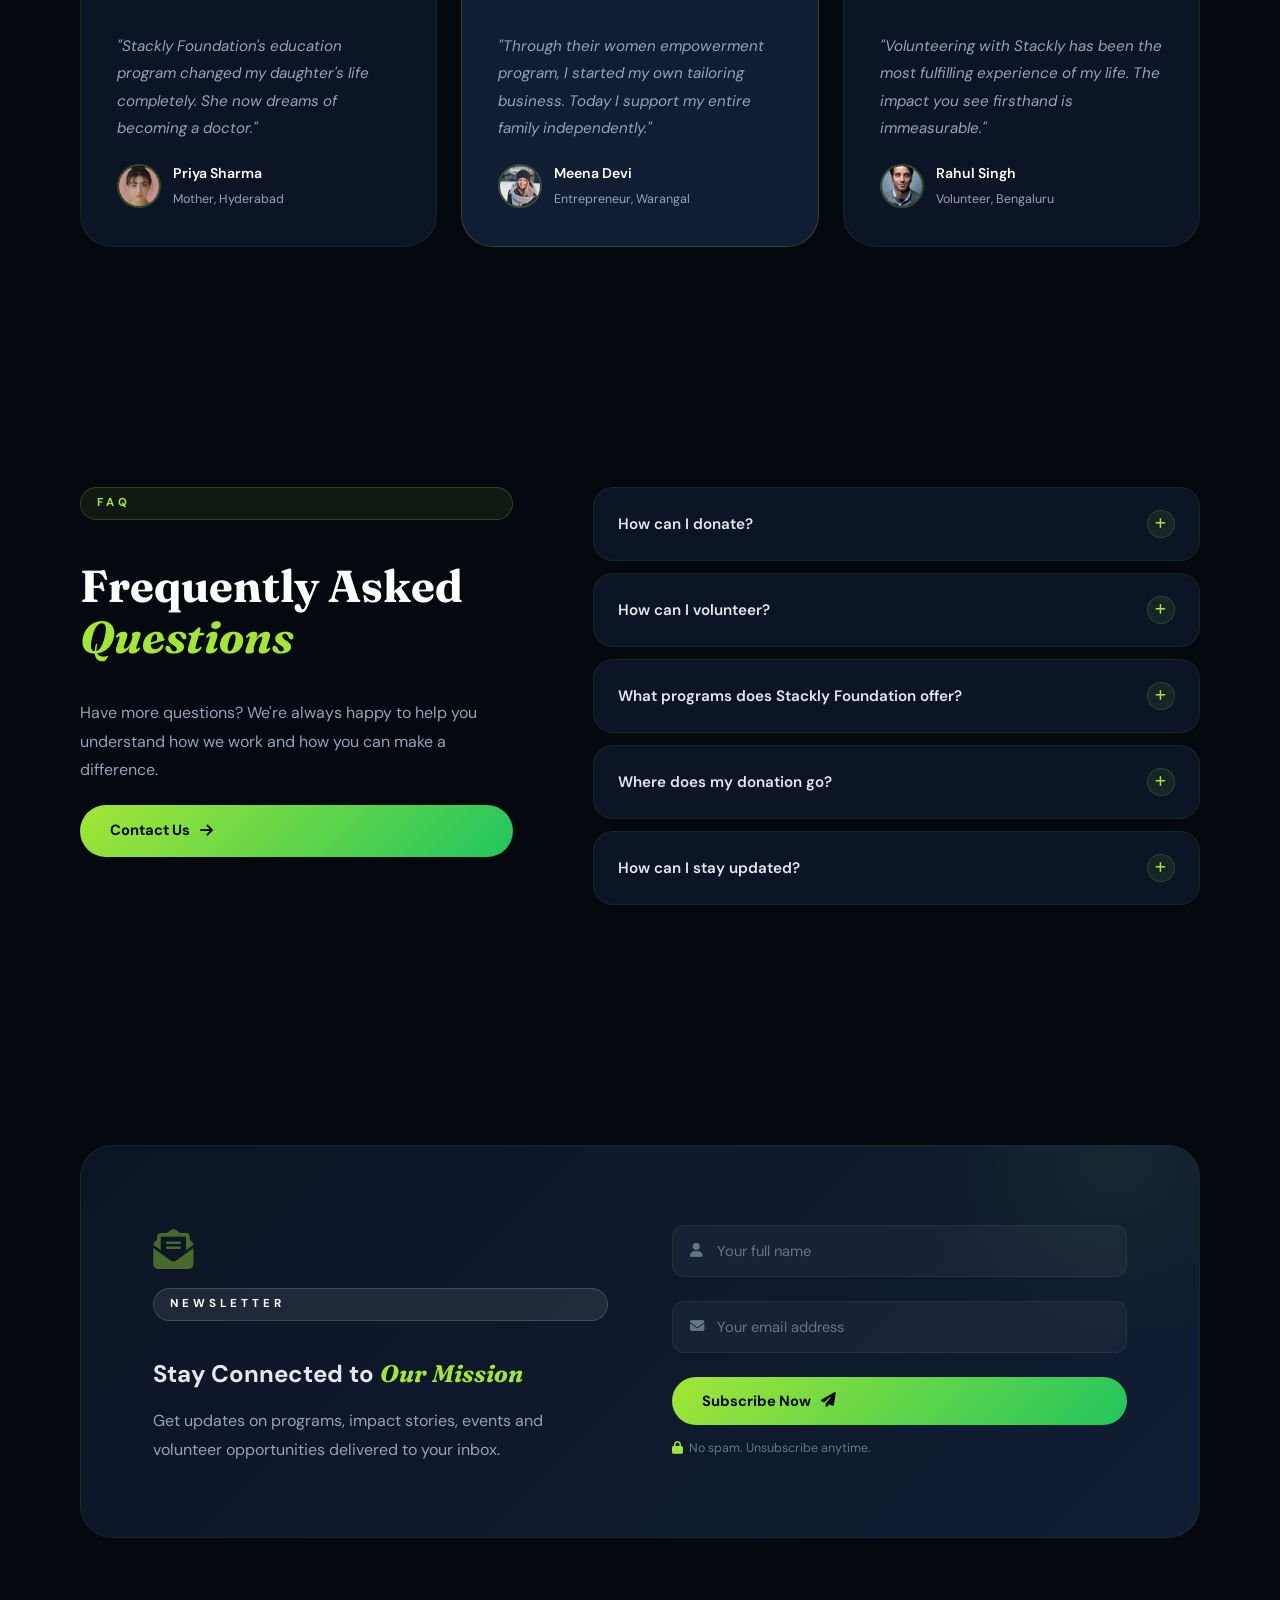
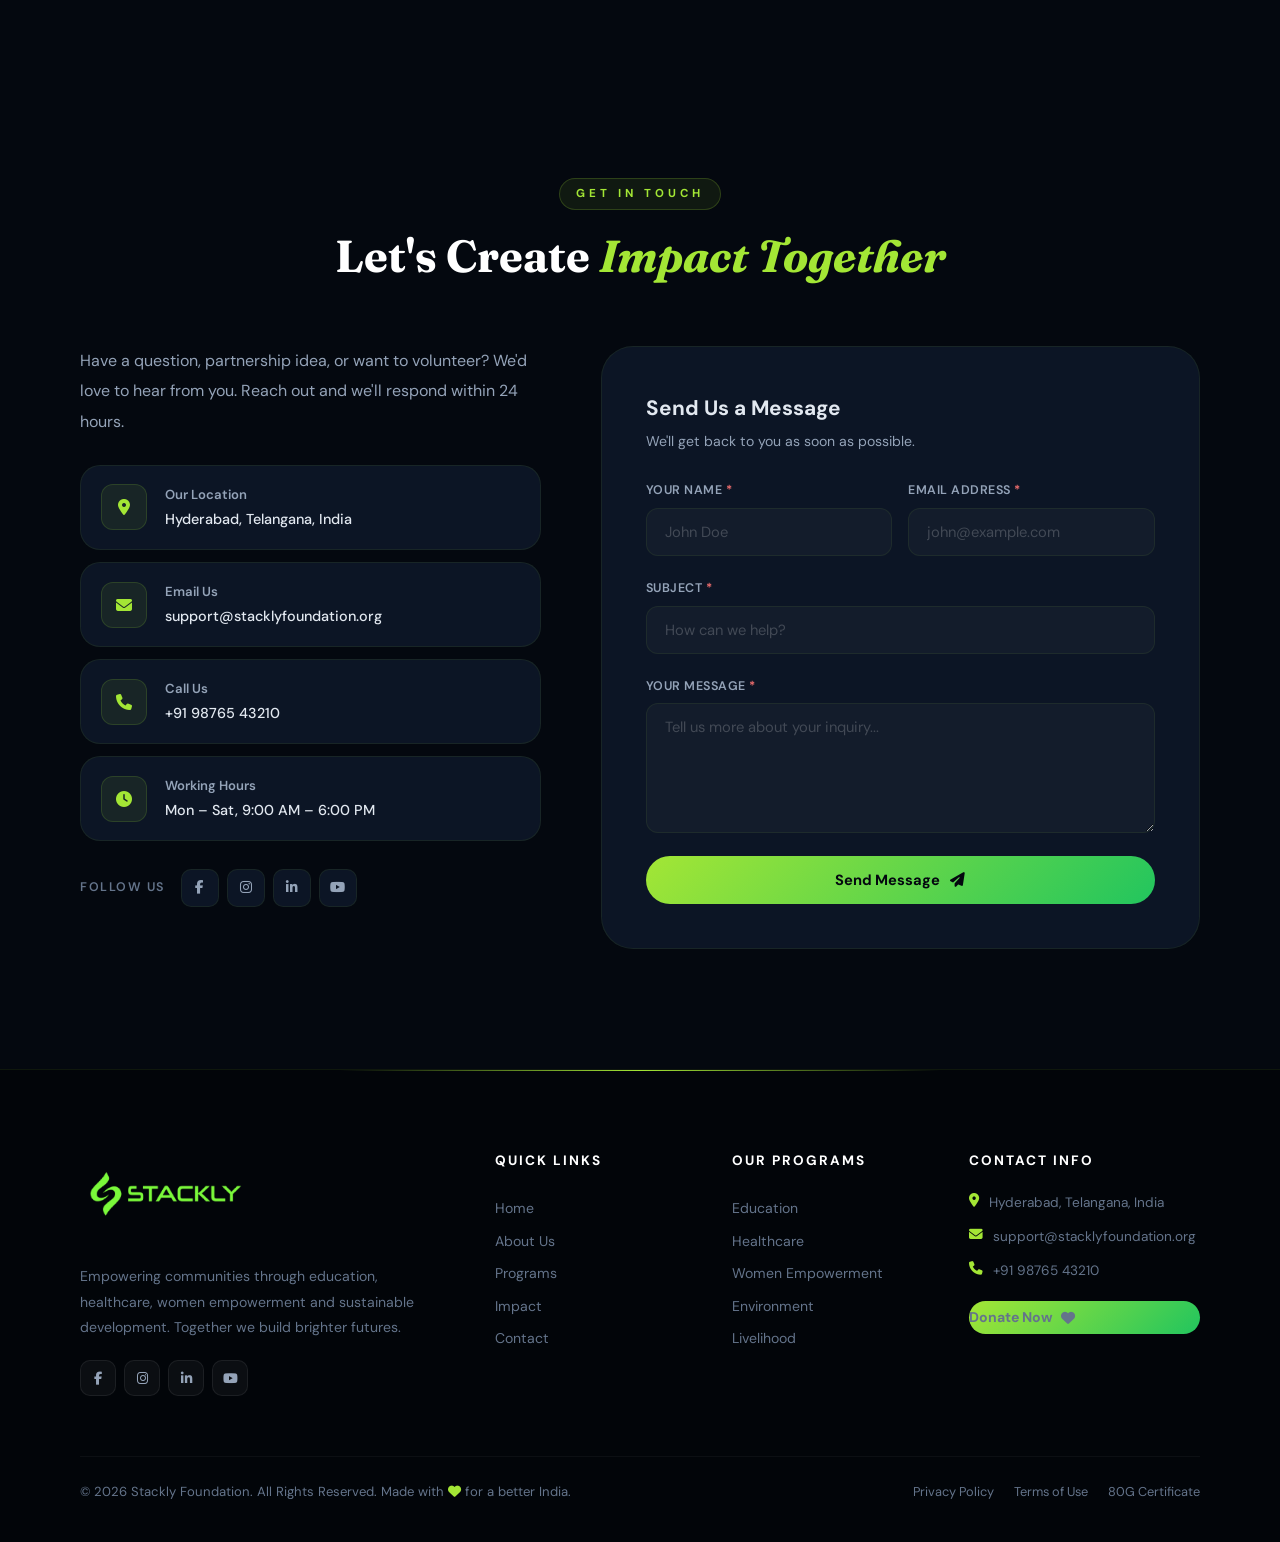
==== commit 654ca047: "Update index.html" ====
--- a/index.html
+++ b/index.html
@@ -99,6 +99,7 @@
       <li class="nav-cta-li"><a href="404.html" class="nav-donate-btn">Donate Now</a></li>
     </ul>
     <div class="nav-right">
+      <!-- FIX: Login button now goes to 404.html -->
       <button class="nav-login-btn" id="loginOpenBtn" aria-label="Login">
         <i class="fas fa-user"></i><span>Login</span>
       </button>
@@ -322,7 +323,8 @@
         <div class="donation-custom">
           <input type="number" placeholder="Enter custom amount (required)" id="customAmt" min="1" required>
         </div>
-        <a href="404.html" class="btn-primary btn-white">
+        <!-- FIX: Donate button kept as inline-flex, not block -->
+        <a href="404.html" class="btn-primary btn-donate-fixed">
           <i class="fas fa-heart"></i> Donate Now
         </a>
         <p class="donation-note"><i class="fas fa-shield-alt"></i> 100% Secure · Tax Exempt under 80G</p>
@@ -341,7 +343,7 @@
           </div>
           <div class="dpc-goal">Goal: ₹1,00,00,000</div>
           <div class="dpc-donors">
-            <div class="dpc-donor-faces"> 
+            <div class="dpc-donor-faces">
               <img src="Donation1.webp" alt="Donor 1">
               <img src="Donation2.webp" alt="Donor 2">
               <img src="Donation3.webp" alt="Donor 3">
@@ -372,8 +374,11 @@
           <img src="teammeber1.webp" alt="Sarah Johnson">
           <div class="tc-overlay">
             <div class="tc-social">
+              <!-- FIX: 4 social icons per card -->
               <a href="404.html"><i class="fab fa-linkedin-in"></i></a>
               <a href="404.html"><i class="fab fa-twitter"></i></a>
+              <a href="404.html"><i class="fab fa-facebook-f"></i></a>
+              <a href="404.html"><i class="fab fa-instagram"></i></a>
             </div>
           </div>
         </div>
@@ -390,6 +395,8 @@
             <div class="tc-social">
               <a href="404.html"><i class="fab fa-linkedin-in"></i></a>
               <a href="404.html"><i class="fab fa-twitter"></i></a>
+              <a href="404.html"><i class="fab fa-facebook-f"></i></a>
+              <a href="404.html"><i class="fab fa-instagram"></i></a>
             </div>
           </div>
         </div>
@@ -406,6 +413,8 @@
             <div class="tc-social">
               <a href="404.html"><i class="fab fa-linkedin-in"></i></a>
               <a href="404.html"><i class="fab fa-twitter"></i></a>
+              <a href="404.html"><i class="fab fa-facebook-f"></i></a>
+              <a href="404.html"><i class="fab fa-instagram"></i></a>
             </div>
           </div>
         </div>
@@ -533,15 +542,18 @@
         <p>Get updates on programs, impact stories, events and volunteer opportunities delivered to your inbox.</p>
       </div>
       <div class="nl-right">
-        <form id="newsletterForm" class="nl-form" novalidate>
+        <!-- FIX: novalidate removed so browser + JS both validate; fields reset before redirect -->
+        <form id="newsletterForm" class="nl-form">
           <div class="nl-field">
             <i class="fas fa-user"></i>
-            <input type="text" placeholder="Your full name" required>
-          </div>
+            <input type="text" id="nlName" placeholder="Your full name" required>
+          </div>
+          <span class="nl-error" id="nlNameErr"></span>
           <div class="nl-field">
             <i class="fas fa-envelope"></i>
-            <input type="email" placeholder="Your email address" required>
-          </div>
+            <input type="email" id="nlEmail" placeholder="Your email address" required>
+          </div>
+          <span class="nl-error" id="nlEmailErr"></span>
           <button type="submit" class="btn-primary">
             Subscribe Now <i class="fas fa-paper-plane"></i>
           </button>
@@ -594,29 +606,33 @@
         <div class="contact-form-card">
           <h3>Send Us a Message</h3>
           <p>We'll get back to you as soon as possible.</p>
+          <!-- FIX: Validation messages inline per field; no success text; direct redirect -->
           <form class="cform" id="contactForm" novalidate>
             <div class="cf-row">
               <div class="cf-group">
                 <label>Your Name <span class="req">*</span></label>
-                <input type="text" placeholder="John Doe" required>
+                <input type="text" id="cfName" placeholder="John Doe" required>
+                <span class="cf-error" id="cfNameErr"></span>
               </div>
               <div class="cf-group">
                 <label>Email Address <span class="req">*</span></label>
-                <input type="email" placeholder="john@example.com" required>
+                <input type="email" id="cfEmail" placeholder="john@example.com" required>
+                <span class="cf-error" id="cfEmailErr"></span>
               </div>
             </div>
             <div class="cf-group">
               <label>Subject <span class="req">*</span></label>
-              <input type="text" placeholder="How can we help?" required>
+              <input type="text" id="cfSubject" placeholder="How can we help?" required>
+              <span class="cf-error" id="cfSubjectErr"></span>
             </div>
             <div class="cf-group">
               <label>Your Message <span class="req">*</span></label>
-              <textarea rows="5" placeholder="Tell us more about your inquiry..." required></textarea>
-            </div>
-            <button type="submit" class="btn-primary btn-full">
+              <textarea rows="5" id="cfMessage" placeholder="Tell us more about your inquiry..." required></textarea>
+              <span class="cf-error" id="cfMessageErr"></span>
+            </div>
+            <button type="submit" class="btn-primary btn-full" id="contactSubmitBtn">
               Send Message <i class="fas fa-paper-plane"></i>
             </button>
-            <div id="contactMsg"></div>
           </form>
         </div>
       </div>
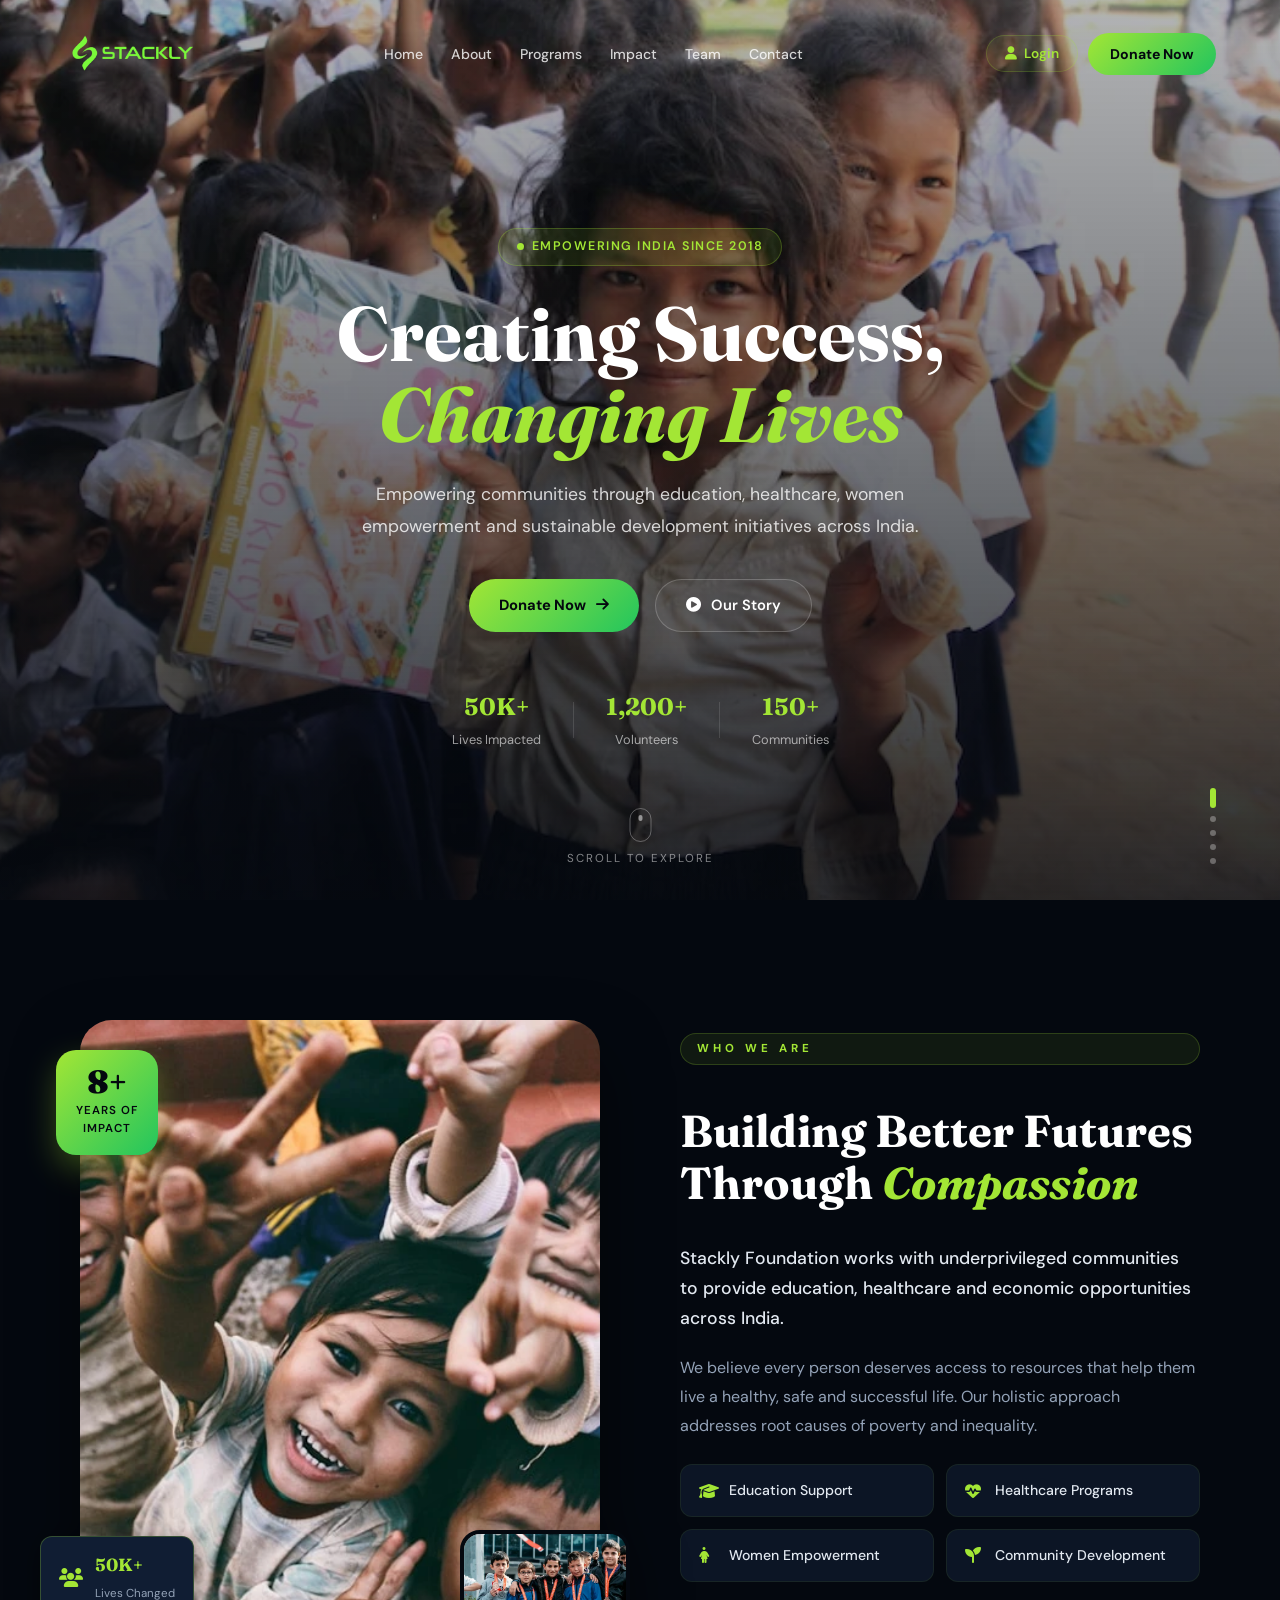
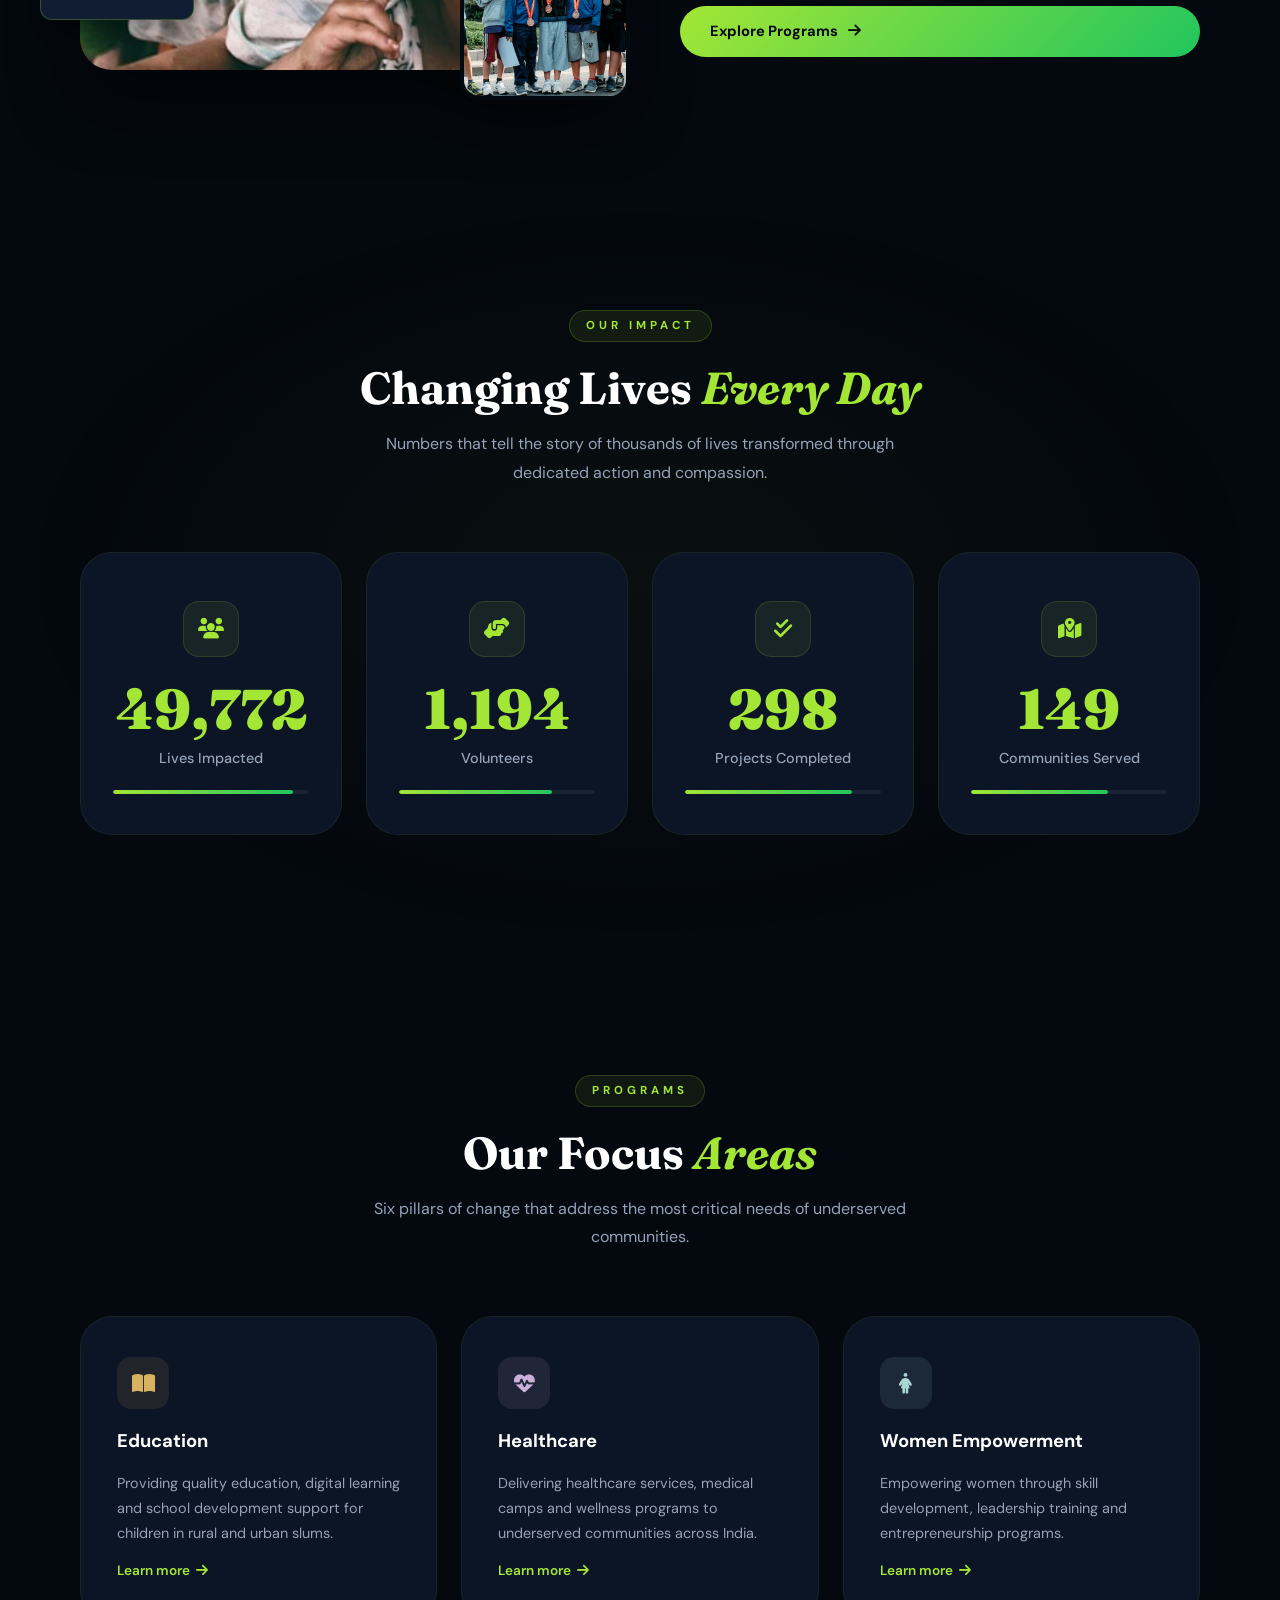
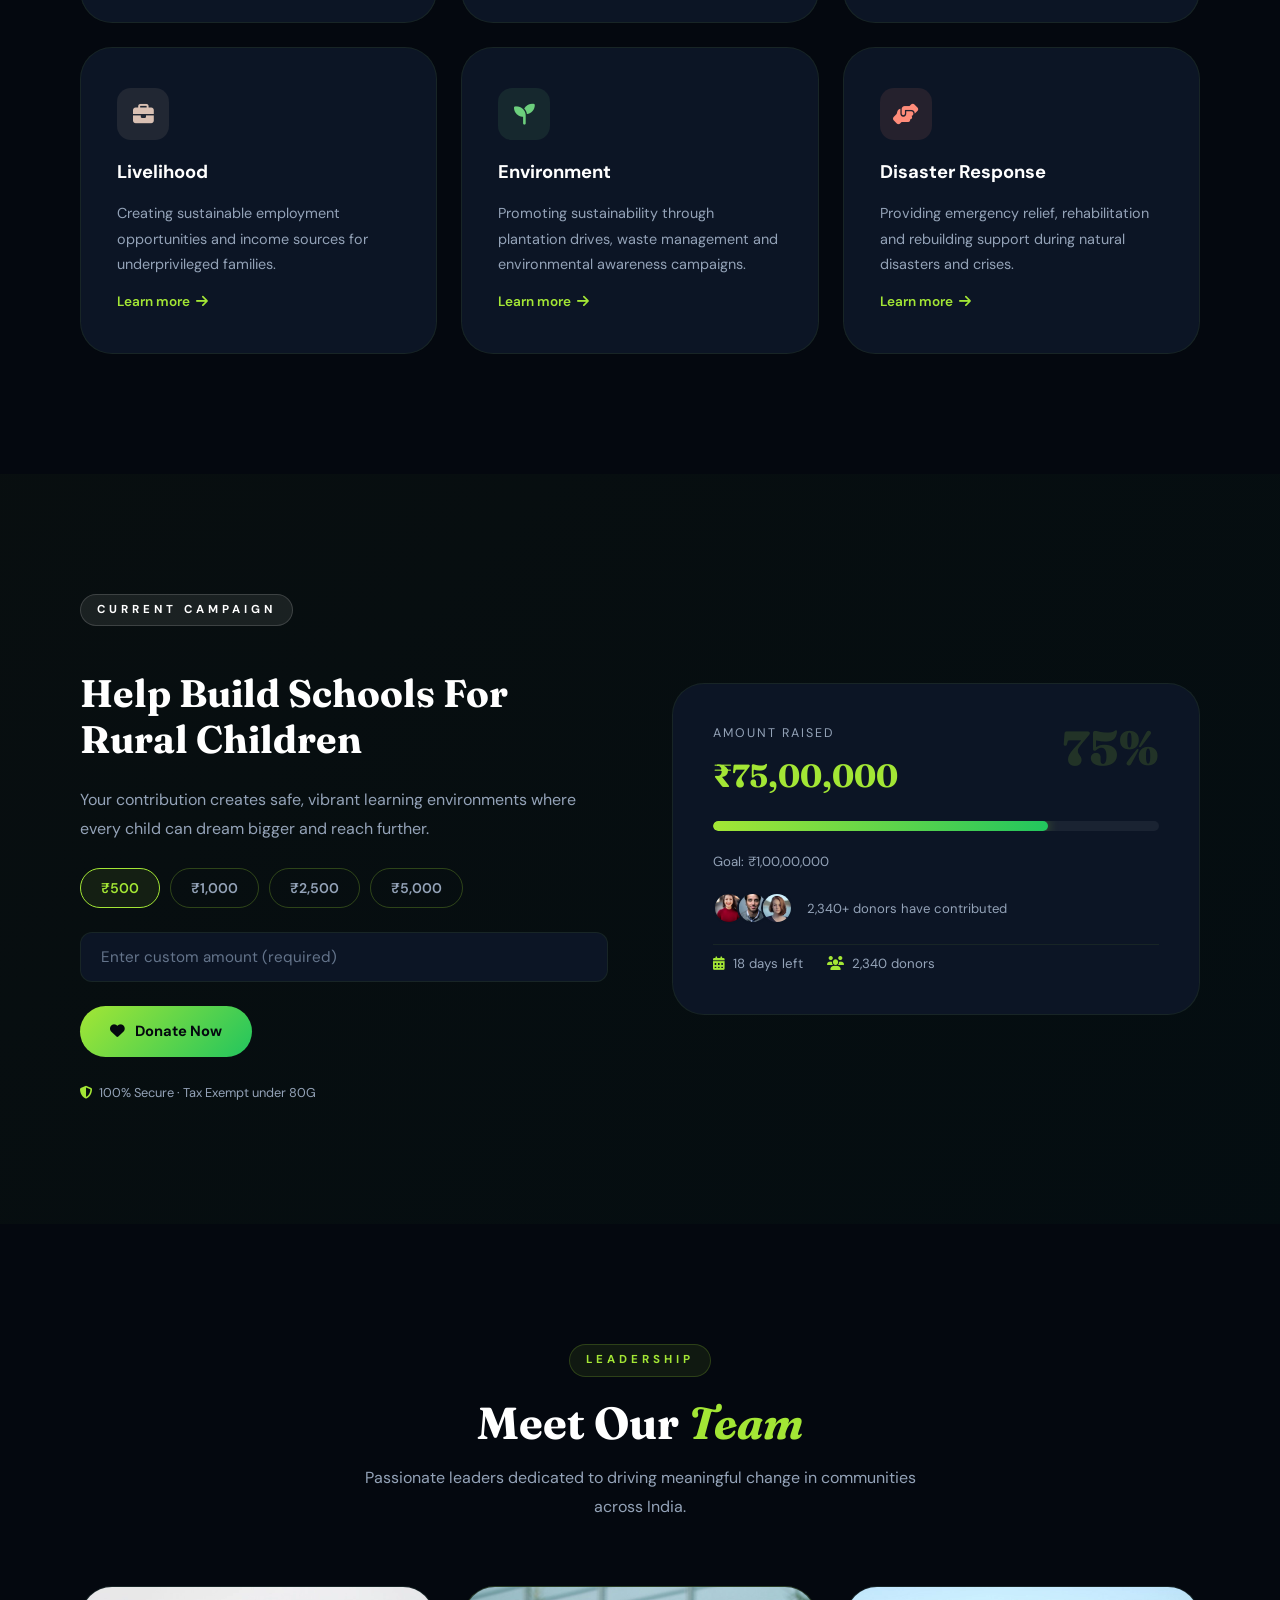
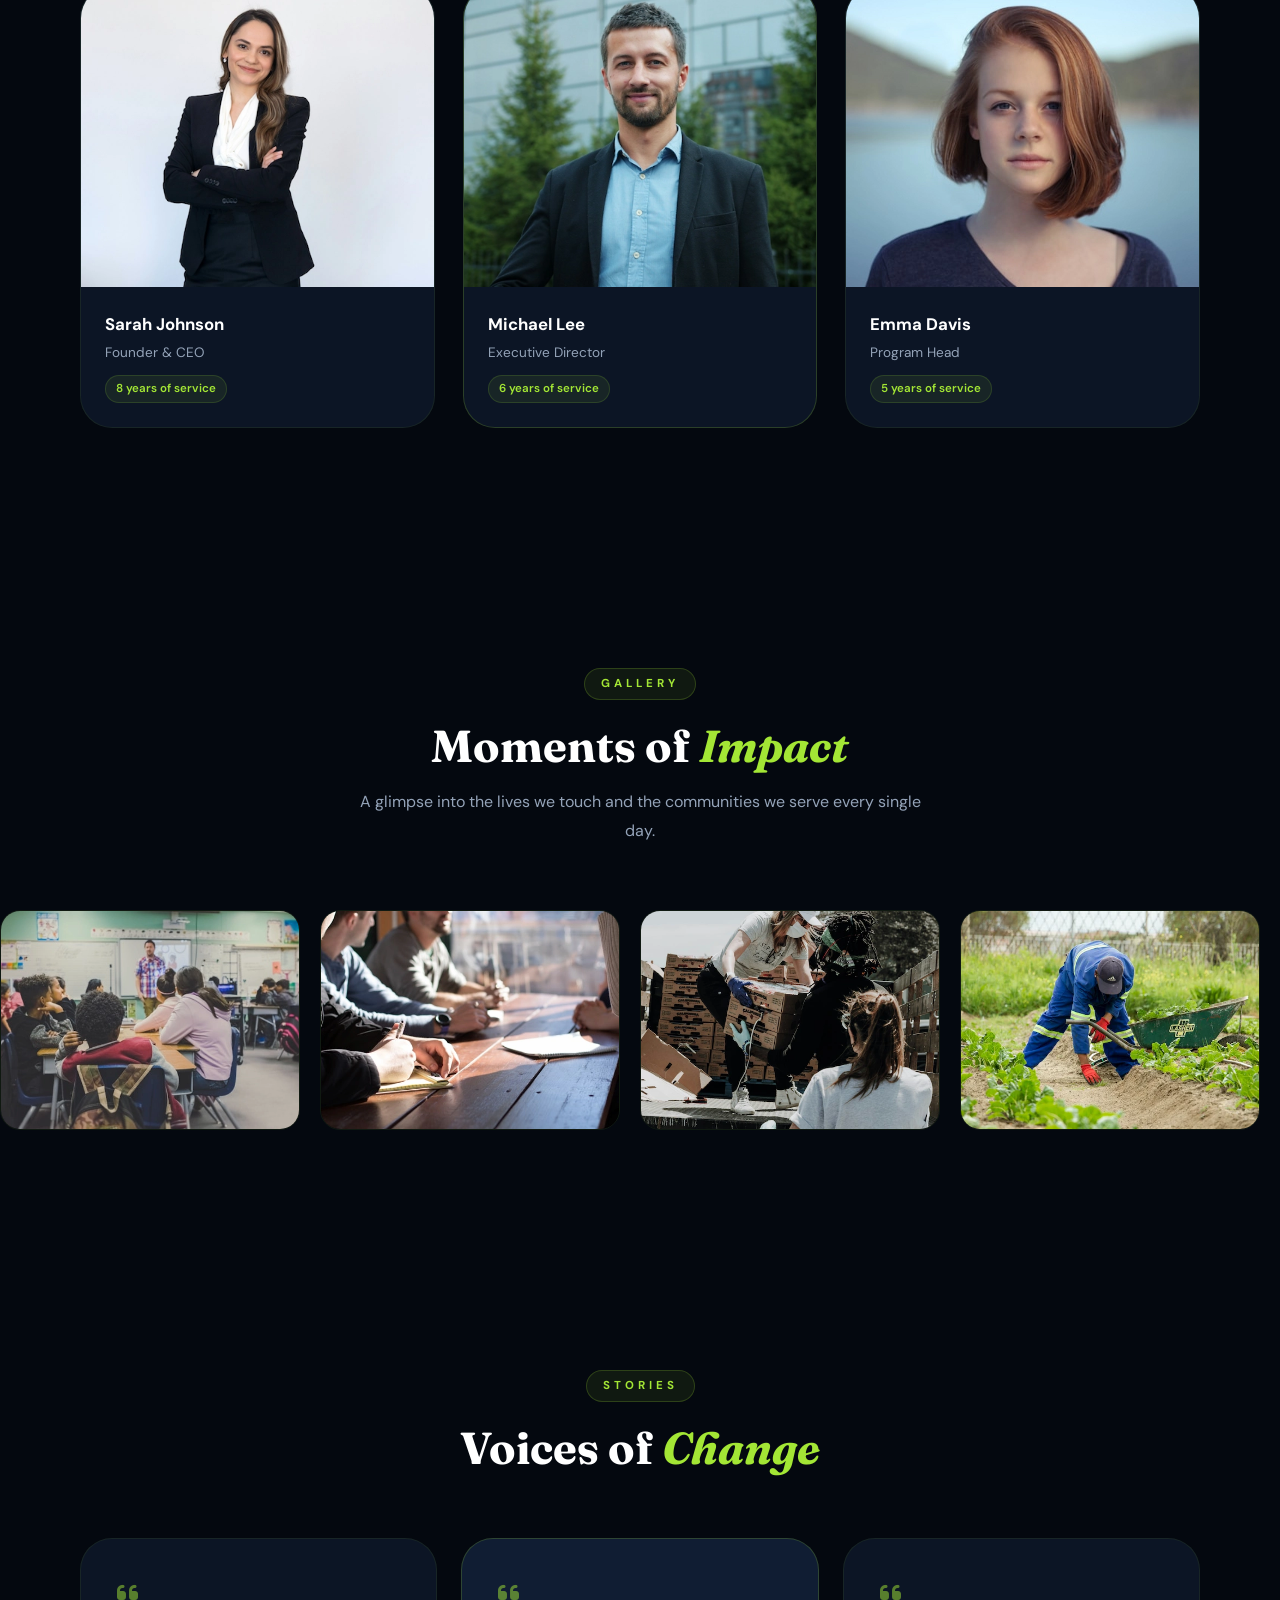
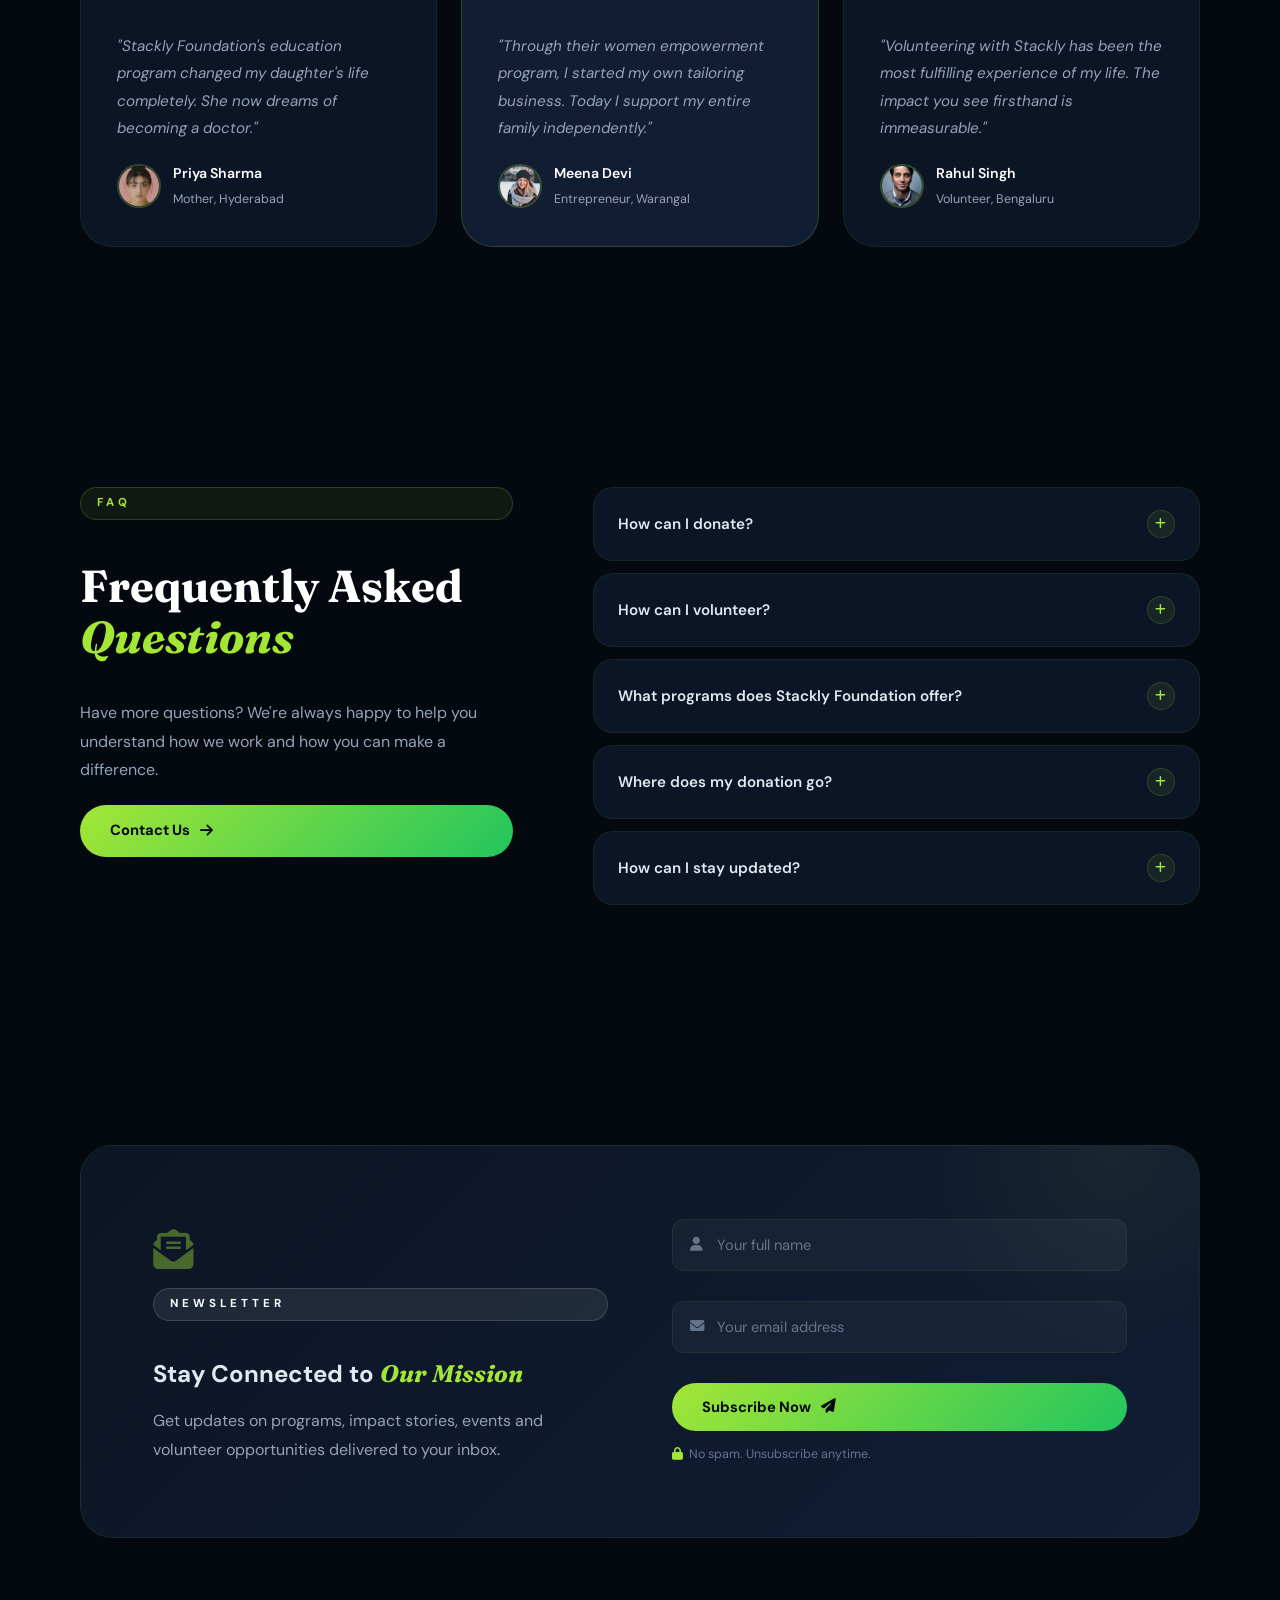
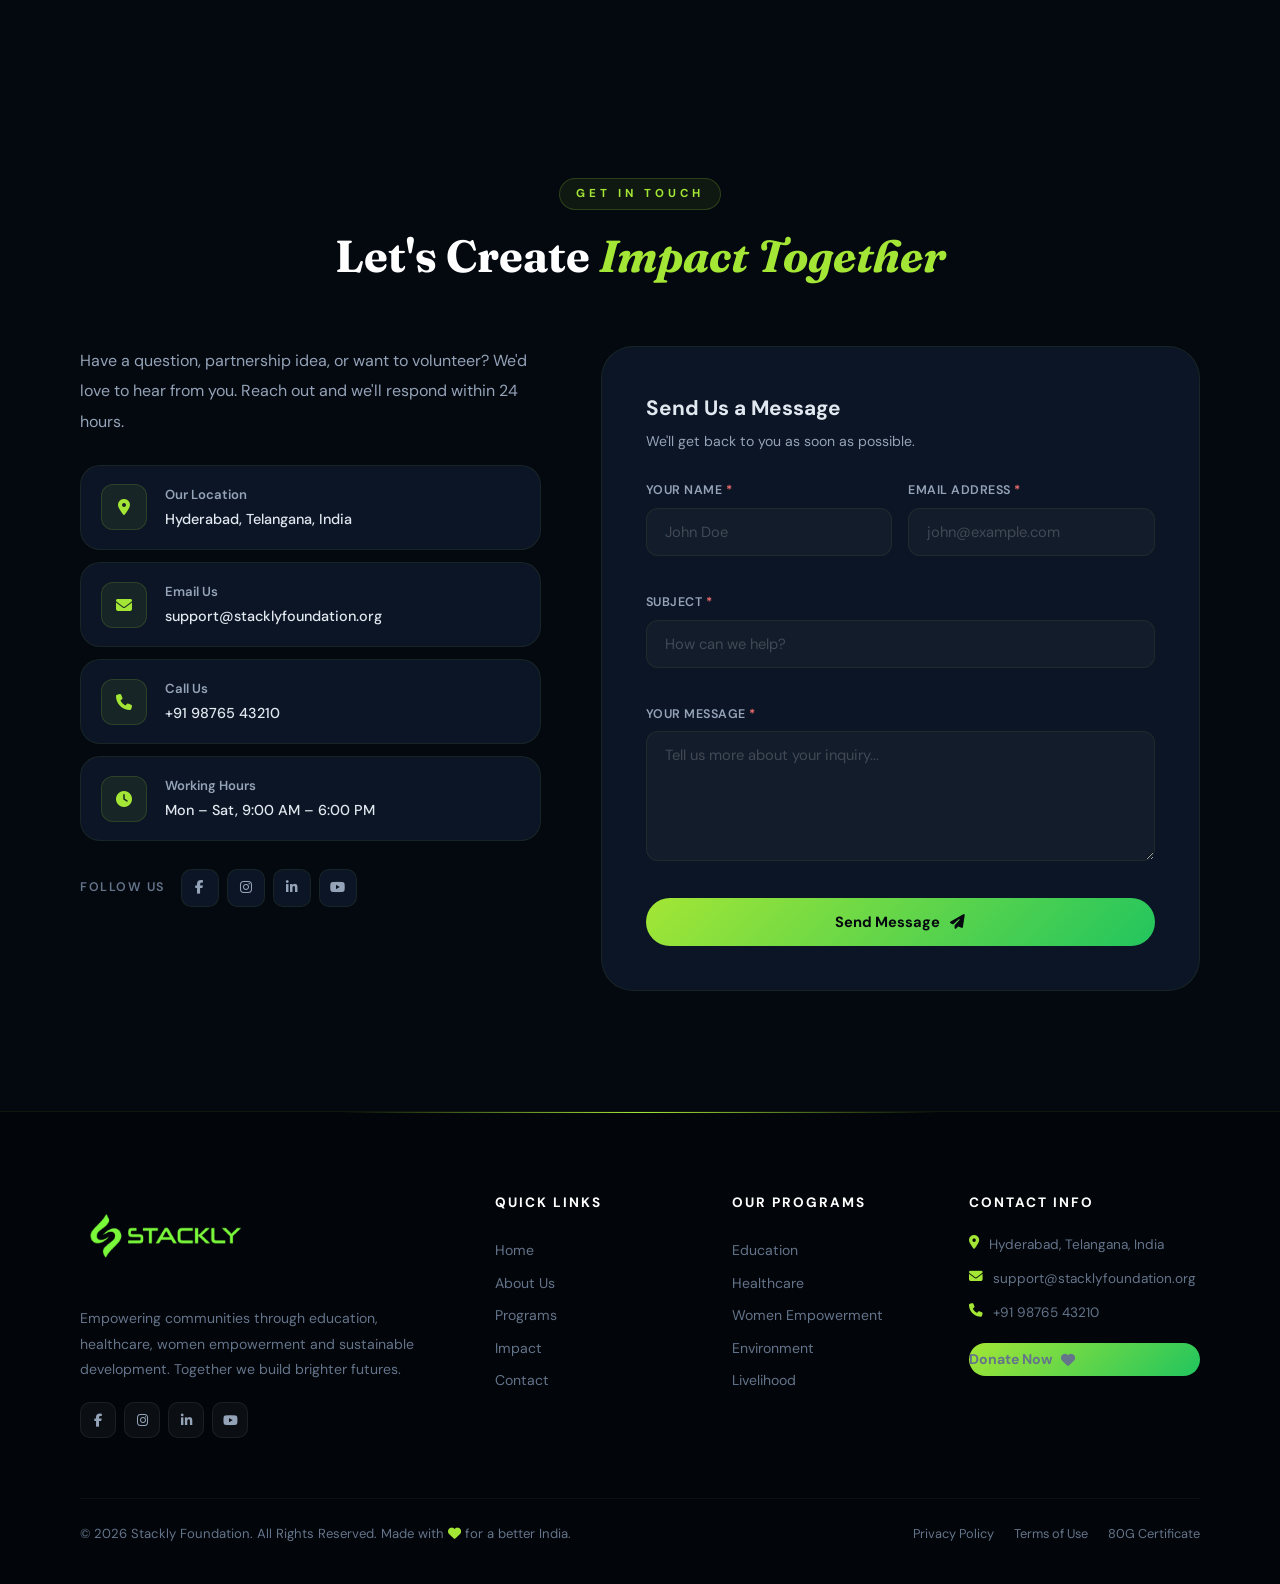
==== commit 14666f01: "Update index.html" ====
--- a/index.html
+++ b/index.html
@@ -99,7 +99,6 @@
       <li class="nav-cta-li"><a href="404.html" class="nav-donate-btn">Donate Now</a></li>
     </ul>
     <div class="nav-right">
-      <!-- FIX: Login button now goes to 404.html -->
       <button class="nav-login-btn" id="loginOpenBtn" aria-label="Login">
         <i class="fas fa-user"></i><span>Login</span>
       </button>
--- a/style.css
+++ b/style.css
@@ -86,32 +86,34 @@
 
 /* ==========================================
    BUTTONS
+   FIX: Removed ::before overlay that hid text on hover;
+   now use background transition on the element itself
 ========================================== */
 .btn-primary {
   display: inline-flex;
   align-items: center;
   gap: 10px;
   padding: 14px 30px;
-  background: linear-gradient(135deg,var(--green),var(--green-3));
+  background: linear-gradient(135deg, var(--green), var(--green-3));
   color: #04080f;
   font-weight: 700;
   font-size: 0.92rem;
   border-radius: 50px;
   border: none;
   cursor: pointer;
-  transition: var(--transition);
+  transition: transform 0.3s ease, box-shadow 0.3s ease, background 0.3s ease;
+  text-decoration: none;
   position: relative;
   overflow: hidden;
-  text-decoration: none;
-}
-.btn-primary::before {
-  content:''; position:absolute; inset:0;
-  background:linear-gradient(135deg,var(--green-3),var(--green));
-  opacity:0; transition:opacity 0.3s;
-}
-.btn-primary:hover::before { opacity:1; }
-.btn-primary:hover { transform:translateY(-3px); box-shadow:0 12px 35px rgba(163,230,53,0.35); }
-.btn-primary span,.btn-primary i { position:relative; z-index:1; }
+  /* Ensure text is always on top */
+  isolation: isolate;
+}
+.btn-primary:hover {
+  transform: translateY(-3px);
+  box-shadow: 0 12px 35px rgba(163,230,53,0.35);
+  background: linear-gradient(135deg, var(--green-3), var(--green));
+}
+/* FIX: removed ::before pseudo-element that was covering text */
 
 .btn-ghost {
   display:inline-flex; align-items:center; gap:10px;
@@ -121,9 +123,16 @@
 }
 .btn-ghost:hover { border-color:var(--green); color:var(--green); background:rgba(163,230,53,0.06); transform:translateY(-3px); }
 
-.btn-white { background:#fff; color:#04080f; }
-.btn-white:hover { background:var(--green); box-shadow:0 12px 35px rgba(163,230,53,0.35); }
+.btn-white { background:#fff !important; color:#04080f !important; }
+.btn-white:hover { background:var(--green) !important; box-shadow:0 12px 35px rgba(163,230,53,0.35); }
 .btn-full { width:100%; justify-content:center; }
+
+/* FIX: Donate button in donation section — stays inline-flex, not block */
+.btn-donate-fixed {
+  display: inline-flex !important;
+  width: auto !important;
+  align-self: flex-start;
+}
 
 /* ==========================================
    PARTICLES
@@ -165,7 +174,7 @@
 @keyframes loaderBar { 0%{transform:translateX(-150%)} 100%{transform:translateX(280%)} }
 
 /* ==========================================
-   LOGIN MODAL 
+   LOGIN MODAL
 ========================================== */
 .modal-overlay {
   position: fixed;
@@ -174,27 +183,24 @@
   backdrop-filter: blur(8px);
   z-index: 99998;
   display: flex;
-  align-items: center;         
+  align-items: center;
   justify-content: center;
-  padding: 20px;               
+  padding: 20px;
   opacity: 0;
   visibility: hidden;
-  transition: opacity 0.35s ease, visibility 0.35s ease; 
+  transition: opacity 0.35s ease, visibility 0.35s ease;
   overflow-y: auto;
 }
-.modal-overlay.open {
-  opacity: 1;
-  visibility: visible;
-}
+.modal-overlay.open { opacity: 1; visibility: visible; }
 .modal-card {
   background: var(--card);
   border: 1px solid rgba(163,230,53,0.15);
   border-radius: var(--radius-lg);
-  padding: 40px 36px;         
+  padding: 40px 36px;
   width: 100%;
   max-width: 460px;
-  max-height: calc(100vh - 40px); 
-  overflow-y: auto;            
+  max-height: calc(100vh - 40px);
+  overflow-y: auto;
   position: relative;
   margin: auto;
   transform: translateY(30px) scale(0.96);
@@ -205,11 +211,9 @@
 }
 .modal-card::-webkit-scrollbar { width:4px; }
 .modal-card::-webkit-scrollbar-thumb { background:rgba(163,230,53,0.2); border-radius:4px; }
-.modal-overlay.open .modal-card {
-  transform: translateY(0) scale(1);
-}
+.modal-overlay.open .modal-card { transform: translateY(0) scale(1); }
 .modal-close {
-  position: sticky;           
+  position: sticky;
   top: 0;
   float: right;
   width: 36px; height: 36px;
@@ -240,12 +244,8 @@
 .modal-form { display:flex; flex-direction:column; gap:14px; }
 .mf-group { display:flex; flex-direction:column; gap:6px; }
 .mf-group label { font-size:0.78rem; font-weight:600; color:var(--muted-2); text-transform:uppercase; letter-spacing:0.5px; }
-.mf-input-wrap {
-  position:relative; display:flex; align-items:center;
-}
-.mf-input-wrap > i:first-child {
-  position:absolute; left:16px; color:var(--muted); font-size:0.9rem; pointer-events:none;
-}
+.mf-input-wrap { position:relative; display:flex; align-items:center; }
+.mf-input-wrap > i:first-child { position:absolute; left:16px; color:var(--muted); font-size:0.9rem; pointer-events:none; }
 .mf-input-wrap input {
   width:100%; padding:13px 16px 13px 44px;
   background:rgba(255,255,255,0.04);
@@ -257,11 +257,7 @@
 .mf-input-wrap input:focus { border-color:rgba(163,230,53,0.4); background:rgba(163,230,53,0.02); }
 .mf-input-wrap input::placeholder { color:rgba(255,255,255,0.2); }
 .mf-input-wrap input.input-error { border-color:#f87171; }
-.mf-eye {
-  position:absolute; right:14px;
-  background:none; border:none; color:var(--muted);
-  cursor:pointer; font-size:0.9rem; padding:4px; transition:color 0.3s;
-}
+.mf-eye { position:absolute; right:14px; background:none; border:none; color:var(--muted); cursor:pointer; font-size:0.9rem; padding:4px; transition:color 0.3s; }
 .mf-eye:hover { color:var(--green); }
 .mf-error { font-size:0.75rem; color:#f87171; min-height:16px; }
 .mf-row { display:flex; align-items:center; justify-content:space-between; gap:12px; }
@@ -270,14 +266,8 @@
 .mf-forgot { font-size:0.83rem; color:var(--green); transition:opacity 0.2s; }
 .mf-forgot:hover { opacity:0.75; }
 .modal-submit { margin-top:4px; }
-.modal-divider {
-  text-align:center; position:relative; color:var(--muted);
-  font-size:0.8rem; margin:4px 0;
-}
-.modal-divider::before,.modal-divider::after {
-  content:''; position:absolute; top:50%;
-  width:42%; height:1px; background:rgba(255,255,255,0.07);
-}
+.modal-divider { text-align:center; position:relative; color:var(--muted); font-size:0.8rem; margin:4px 0; }
+.modal-divider::before,.modal-divider::after { content:''; position:absolute; top:50%; width:42%; height:1px; background:rgba(255,255,255,0.07); }
 .modal-divider::before { left:0; }
 .modal-divider::after { right:0; }
 .btn-social {
@@ -297,36 +287,16 @@
 /* ==========================================
    NAVBAR
 ========================================== */
-#header {
-  position:fixed; top:0; left:0; right:0;
-  z-index:1000; transition:var(--transition);
-}
-.navbar {
-  display:flex; align-items:center; justify-content:space-between;
-  padding:18px 5%; transition:var(--transition);
-}
-#header.scrolled .navbar {
-  padding:12px 5%;
-  background:rgba(4,8,15,0.95);
-  backdrop-filter:blur(24px);
-  border-bottom:1px solid var(--border);
-}
+#header { position:fixed; top:0; left:0; right:0; z-index:1000; transition:var(--transition); }
+.navbar { display:flex; align-items:center; justify-content:space-between; padding:18px 5%; transition:var(--transition); }
+#header.scrolled .navbar { padding:12px 5%; background:rgba(4,8,15,0.95); backdrop-filter:blur(24px); border-bottom:1px solid var(--border); }
 .nav-logo { display:inline-flex; align-items:center; }
-.nav-logo-img {
-  height:72px; width:auto; object-fit:contain;
-  filter:brightness(0) saturate(100%) invert(76%) sepia(55%) saturate(600%) hue-rotate(46deg) brightness(102%) contrast(97%);
-  transition:var(--transition);
-}
+.nav-logo-img { height:72px; width:auto; object-fit:contain; filter:brightness(0) saturate(100%) invert(76%) sepia(55%) saturate(600%) hue-rotate(46deg) brightness(102%) contrast(97%); transition:var(--transition); }
 .nav-logo-img:hover { opacity:0.85; }
-
 .nav-links { display:flex; align-items:center; gap:4px; }
-.nav-links li a {
-  color:rgba(255,255,255,0.8); font-size:0.88rem; font-weight:500;
-  padding:8px 12px; border-radius:8px; transition:0.3s;
-}
+.nav-links li a { color:rgba(255,255,255,0.8); font-size:0.88rem; font-weight:500; padding:8px 12px; border-radius:8px; transition:0.3s; }
 .nav-links li a:hover,.nav-links li a.active { color:var(--green); background:rgba(163,230,53,0.06); }
 .nav-cta-li { display:none; }
-
 .nav-login-btn {
   display:inline-flex; align-items:center; gap:7px;
   padding:9px 18px;
@@ -338,7 +308,6 @@
 }
 .nav-login-btn:hover { background:rgba(163,230,53,0.12); border-color:var(--green); transform:translateY(-1px); }
 .nav-login-btn i { font-size:0.85rem; }
-
 .nav-donate-desktop {
   display:inline-flex; align-items:center; gap:8px;
   padding:10px 22px;
@@ -358,8 +327,7 @@
   justify-content: center;
   align-items: center;
   gap: 5px;
-  width: 44px;
-  height: 44px;
+  width: 44px; height: 44px;
   background: rgba(163,230,53,0.08);
   border: 1.5px solid rgba(163,230,53,0.25);
   border-radius: 12px;
@@ -372,111 +340,42 @@
   touch-action: manipulation;
 }
 .menu-btn:hover { background:rgba(163,230,53,0.15); border-color:var(--green); }
-.menu-btn span {
-  display: block;
-  width: 20px;
-  height: 2px;
-  background: var(--green);
-  border-radius: 2px;
-  transition: 0.35s cubic-bezier(0.25,1,0.5,1);
-  transform-origin: center;
-  pointer-events: none;
-}
-.menu-btn.open span:nth-child(1) { transform: translateY(7px) rotate(45deg); }
-.menu-btn.open span:nth-child(2) { opacity: 0; transform: scaleX(0); }
-.menu-btn.open span:nth-child(3) { transform: translateY(-7px) rotate(-45deg); }
-
-/* ==========================================
-   MOBILE MENU OVERLAY  
+.menu-btn span { display:block; width:20px; height:2px; background:var(--green); border-radius:2px; transition:0.35s cubic-bezier(0.25,1,0.5,1); transform-origin:center; pointer-events:none; }
+.menu-btn.open span:nth-child(1) { transform:translateY(7px) rotate(45deg); }
+.menu-btn.open span:nth-child(2) { opacity:0; transform:scaleX(0); }
+.menu-btn.open span:nth-child(3) { transform:translateY(-7px) rotate(-45deg); }
+
+/* ==========================================
+   MOBILE MENU OVERLAY
 ========================================== */
 .mobile-menu-overlay {
-  position: fixed;
-  inset: 0;
-  background: rgba(4,8,15,0.98);
-  backdrop-filter: blur(20px);
-  z-index: 9999;
-  display: flex;
-  flex-direction: column;      
-  align-items: stretch;       
-  opacity: 0;
-  visibility: hidden;
-  transition: opacity 0.4s ease, visibility 0.4s ease;
-  overflow-y: auto;           
+  position:fixed; inset:0;
+  background:rgba(4,8,15,0.98); backdrop-filter:blur(20px);
+  z-index:9999;
+  display:flex; flex-direction:column; align-items:stretch;
+  opacity:0; visibility:hidden;
+  transition:opacity 0.4s ease, visibility 0.4s ease;
+  overflow-y:auto;
 }
 .mobile-menu-overlay.open { opacity:1; visibility:visible; }
-
-.mobile-menu-topbar {
-  display: flex;
-  align-items: center;
-  justify-content: flex-end;
-  padding: 16px 20px;
-  flex-shrink: 0;             
-}
-
-.mobile-menu-inner {
-  display: flex;
-  flex-direction: column;
-  align-items: center;
-  gap: 8px;
-  width: 100%;
-  padding: 0 24px 40px;        
-  flex: 1;
-  justify-content: center;
-  min-height: 0;              
-}
-
-
+.mobile-menu-topbar { display:flex; align-items:center; justify-content:flex-end; padding:16px 20px; flex-shrink:0; }
+.mobile-menu-inner { display:flex; flex-direction:column; align-items:center; gap:8px; width:100%; padding:0 24px 40px; flex:1; justify-content:center; min-height:0; }
 .mobile-menu-close {
-  width: 44px;
-  height: 44px;
-  background: rgba(255,255,255,0.06);
-  border: 1px solid rgba(255,255,255,0.12);
-  border-radius: 50%;
-  color: rgba(255,255,255,0.7);
-  display: flex;
-  align-items: center;
-  justify-content: center;
-  cursor: pointer;
-  font-size: 1.1rem;
-  transition: 0.3s;
-  flex-shrink: 0;
-  -webkit-tap-highlight-color: transparent;
-  touch-action: manipulation;
-  
-  position: relative;
-  z-index: 10001;
+  width:44px; height:44px;
+  background:rgba(255,255,255,0.06); border:1px solid rgba(255,255,255,0.12);
+  border-radius:50%; color:rgba(255,255,255,0.7);
+  display:flex; align-items:center; justify-content:center;
+  cursor:pointer; font-size:1.1rem; transition:0.3s; flex-shrink:0;
+  -webkit-tap-highlight-color:transparent; touch-action:manipulation;
+  position:relative; z-index:10001;
 }
 .mobile-menu-close:hover { background:rgba(163,230,53,0.12); color:var(--green); border-color:var(--green); }
-
-.mobile-menu-logo img {
-  height: 56px; width:auto;
-  filter:brightness(0) saturate(100%) invert(76%) sepia(55%) saturate(600%) hue-rotate(46deg) brightness(102%) contrast(97%);
-  margin-bottom: 24px;
-}
+.mobile-menu-logo img { height:56px; width:auto; filter:brightness(0) saturate(100%) invert(76%) sepia(55%) saturate(600%) hue-rotate(46deg) brightness(102%) contrast(97%); margin-bottom:24px; }
 .mobile-nav { display:flex; flex-direction:column; align-items:center; gap:4px; width:100%; }
-.mobile-nav-link {
-  display: block;
-  width: 100%; max-width: 320px;
-  text-align: center;
-  padding: 14px 32px;
-  font-size: 1.1rem; font-weight: 600;
-  color: rgba(255,255,255,0.8);
-  border-radius: 12px;
-  transition: 0.3s;
-}
+.mobile-nav-link { display:block; width:100%; max-width:320px; text-align:center; padding:14px 32px; font-size:1.1rem; font-weight:600; color:rgba(255,255,255,0.8); border-radius:12px; transition:0.3s; }
 .mobile-nav-link:hover { color:var(--green); background:rgba(163,230,53,0.06); }
-.mobile-menu-actions {
-  display: flex; flex-direction: column; align-items: center;
-  gap: 12px; margin-top: 20px; width: 100%; max-width: 320px;
-}
-.mobile-login-btn {
-  display: flex; align-items: center; justify-content: center; gap: 8px;
-  width: 100%; padding: 13px 24px;
-  background: rgba(163,230,53,0.08);
-  border: 1.5px solid rgba(163,230,53,0.25);
-  border-radius: 50px; color: var(--green);
-  font-size: 0.95rem; font-weight: 600; cursor: pointer; transition: 0.3s;
-}
+.mobile-menu-actions { display:flex; flex-direction:column; align-items:center; gap:12px; margin-top:20px; width:100%; max-width:320px; }
+.mobile-login-btn { display:flex; align-items:center; justify-content:center; gap:8px; width:100%; padding:13px 24px; background:rgba(163,230,53,0.08); border:1.5px solid rgba(163,230,53,0.25); border-radius:50px; color:var(--green); font-size:0.95rem; font-weight:600; cursor:pointer; transition:0.3s; }
 .mobile-login-btn:hover { background:rgba(163,230,53,0.15); }
 .mobile-donate-btn { width:100%; justify-content:center; text-align:center; }
 
@@ -497,59 +396,30 @@
 /* ==========================================
    HERO
 ========================================== */
-.hero {
-  position:relative; min-height:100vh;
-  display:flex; align-items:center; justify-content:center; overflow:hidden;
-}
+.hero { position:relative; min-height:100vh; display:flex; align-items:center; justify-content:center; overflow:hidden; }
 .hero-slider { position:absolute; inset:0; z-index:0; }
 .hero-slide { position:absolute; inset:0; opacity:0; transition:opacity 1.8s ease; }
 .hero-slide.active { opacity:1; }
 .hero-slide img { width:100%; height:100%; object-fit:cover; }
 .hero-slide.active img { animation:heroZoom 8s linear forwards; }
 @keyframes heroZoom { from{transform:scale(1)} to{transform:scale(1.1)} }
-.hero-overlay {
-  position:absolute; inset:0; z-index:1;
-  background:linear-gradient(180deg,rgba(4,8,15,0.3) 0%,rgba(4,8,15,0.5) 40%,rgba(4,8,15,0.85) 100%);
-}
-.hero-content {
-  position:relative; z-index:3; text-align:center;
-  padding:140px 24px 60px; max-width:800px; width:100%;
-}
-.hero-badge {
-  display:inline-flex; align-items:center; gap:8px;
-  background:rgba(163,230,53,0.1); border:1px solid rgba(163,230,53,0.25);
-  color:var(--green); font-size:0.78rem; font-weight:600;
-  letter-spacing:1.5px; text-transform:uppercase;
-  padding:8px 18px; border-radius:50px; margin-bottom:28px;
-  animation:fadeInDown 0.8s ease forwards;
-}
+.hero-overlay { position:absolute; inset:0; z-index:1; background:linear-gradient(180deg,rgba(4,8,15,0.3) 0%,rgba(4,8,15,0.5) 40%,rgba(4,8,15,0.85) 100%); }
+.hero-content { position:relative; z-index:3; text-align:center; padding:140px 24px 60px; max-width:800px; width:100%; }
+.hero-badge { display:inline-flex; align-items:center; gap:8px; background:rgba(163,230,53,0.1); border:1px solid rgba(163,230,53,0.25); color:var(--green); font-size:0.78rem; font-weight:600; letter-spacing:1.5px; text-transform:uppercase; padding:8px 18px; border-radius:50px; margin-bottom:28px; animation:fadeInDown 0.8s ease forwards; }
 .badge-dot { width:7px; height:7px; background:var(--green); border-radius:50%; animation:pulseDot 1.5s ease infinite; flex-shrink:0; }
 @keyframes pulseDot { 0%,100%{box-shadow:0 0 0 0 rgba(163,230,53,0.5)} 50%{box-shadow:0 0 0 5px rgba(163,230,53,0)} }
-.hero-title {
-  font-family:var(--font-display);
-  font-size:clamp(2.8rem,6vw,5.5rem);
-  font-weight:700; line-height:1.05; color:#fff; margin-bottom:24px;
-}
+.hero-title { font-family:var(--font-display); font-size:clamp(2.8rem,6vw,5.5rem); font-weight:700; line-height:1.05; color:#fff; margin-bottom:24px; }
 .hero-line { display:block; animation:fadeInUp 0.9s ease both; }
 .hero-line:nth-child(2) { animation-delay:0.15s; }
 .hero-title .accent { color:var(--green); font-style:italic; }
-.hero-sub {
-  font-size:clamp(0.95rem,1.5vw,1.1rem); color:rgba(255,255,255,0.8);
-  max-width:600px; margin:0 auto 36px; line-height:1.8;
-  animation:fadeInUp 1s ease 0.3s both;
-}
+.hero-sub { font-size:clamp(0.95rem,1.5vw,1.1rem); color:rgba(255,255,255,0.8); max-width:600px; margin:0 auto 36px; line-height:1.8; animation:fadeInUp 1s ease 0.3s both; }
 .hero-actions { display:flex; justify-content:center; gap:16px; flex-wrap:wrap; margin-bottom:56px; animation:fadeInUp 1s ease 0.45s both; }
 .hero-stats { display:flex; justify-content:center; align-items:center; gap:32px; flex-wrap:wrap; animation:fadeInUp 1s ease 0.6s both; }
 .hs { text-align:center; }
 .hs strong { display:block; font-family:var(--font-display); font-size:1.5rem; font-weight:700; color:var(--green); }
 .hs span { font-size:0.8rem; color:rgba(255,255,255,0.6); }
 .hs-div { width:1px; height:36px; background:rgba(255,255,255,0.12); }
-.hero-scroll-hint {
-  position:absolute; bottom:32px; left:50%; transform:translateX(-50%); z-index:3;
-  text-align:center; color:rgba(255,255,255,0.5); font-size:0.72rem;
-  letter-spacing:2px; text-transform:uppercase;
-  display:flex; flex-direction:column; align-items:center; gap:8px;
-}
+.hero-scroll-hint { position:absolute; bottom:32px; left:50%; transform:translateX(-50%); z-index:3; text-align:center; color:rgba(255,255,255,0.5); font-size:0.72rem; letter-spacing:2px; text-transform:uppercase; display:flex; flex-direction:column; align-items:center; gap:8px; }
 .scroll-mouse { width:22px; height:34px; border:1.5px solid rgba(255,255,255,0.3); border-radius:12px; display:flex; justify-content:center; padding-top:6px; }
 .scroll-wheel { width:4px; height:6px; background:rgba(255,255,255,0.5); border-radius:4px; animation:scrollWheel 2s ease infinite; }
 @keyframes scrollWheel { 0%,100%{transform:translateY(0);opacity:1} 60%{transform:translateY(6px);opacity:0} }
@@ -571,53 +441,19 @@
 .about { padding:120px 0; overflow:visible; }
 .about-grid { display:grid; grid-template-columns:1fr 1fr; gap:80px; align-items:center; }
 .about-media { position:relative; }
-.about-img-main {
-  border-radius:var(--radius-lg); overflow:hidden;
-  aspect-ratio:4/5; position:relative;
-  box-shadow:0 32px 64px rgba(0,0,0,0.5);
-}
-.about-img-main img {
-  width:100%; height:100%; object-fit:cover;
-  transition:transform 1s ease;
-}
+.about-img-main { border-radius:var(--radius-lg); overflow:hidden; aspect-ratio:4/5; position:relative; box-shadow:0 32px 64px rgba(0,0,0,0.5); }
+.about-img-main img { width:100%; height:100%; object-fit:cover; transition:transform 1s ease; }
 .about-media:hover .about-img-main img { transform:scale(1.06); }
-.about-img-shine {
-  position:absolute; inset:0; z-index:2;
-  background:linear-gradient(105deg,transparent 40%,rgba(255,255,255,0.08) 50%,transparent 60%);
-  transform:translateX(-100%);
-  animation:imgShine 4s ease-in-out infinite 1s;
-}
-@keyframes imgShine {
-  0%{transform:translateX(-100%)}
-  40%,100%{transform:translateX(200%)}
-}
-.about-img-float {
-  position:absolute; bottom:-30px; right:-30px;
-  width:170px; height:170px;
-  border-radius:var(--radius); overflow:hidden;
-  border:4px solid var(--bg); box-shadow:var(--shadow);
-  animation:floatImg 3.5s ease-in-out infinite;
-}
+.about-img-shine { position:absolute; inset:0; z-index:2; background:linear-gradient(105deg,transparent 40%,rgba(255,255,255,0.08) 50%,transparent 60%); transform:translateX(-100%); animation:imgShine 4s ease-in-out infinite 1s; }
+@keyframes imgShine { 0%{transform:translateX(-100%)} 40%,100%{transform:translateX(200%)} }
+.about-img-float { position:absolute; bottom:-30px; right:-30px; width:170px; height:170px; border-radius:var(--radius); overflow:hidden; border:4px solid var(--bg); box-shadow:var(--shadow); animation:floatImg 3.5s ease-in-out infinite; }
 .about-img-float img { width:100%; height:100%; object-fit:cover; }
 @keyframes floatImg { 0%,100%{transform:translateY(0) rotate(0deg)} 50%{transform:translateY(-10px) rotate(1deg)} }
-.about-badge-float {
-  position:absolute; top:30px; left:-24px;
-  background:linear-gradient(135deg,var(--green),var(--green-3));
-  color:#04080f; padding:16px 20px; border-radius:var(--radius);
-  text-align:center; box-shadow:0 12px 30px rgba(163,230,53,0.3); z-index:2;
-  animation:badgePulse 2.5s ease-in-out infinite;
-}
+.about-badge-float { position:absolute; top:30px; left:-24px; background:linear-gradient(135deg,var(--green),var(--green-3)); color:#04080f; padding:16px 20px; border-radius:var(--radius); text-align:center; box-shadow:0 12px 30px rgba(163,230,53,0.3); z-index:2; animation:badgePulse 2.5s ease-in-out infinite; }
 @keyframes badgePulse { 0%,100%{box-shadow:0 12px 30px rgba(163,230,53,0.3)} 50%{box-shadow:0 16px 40px rgba(163,230,53,0.5)} }
 .abf-number { font-family:var(--font-display); font-size:2rem; font-weight:900; line-height:1; }
 .abf-text { font-size:0.72rem; font-weight:600; text-transform:uppercase; letter-spacing:1px; margin-top:4px; }
-.about-stat-float {
-  position:absolute; bottom:50px; left:-40px;
-  background:var(--card-2); border:1px solid var(--border-hover);
-  padding:14px 18px; border-radius:var(--radius-sm);
-  display:flex; align-items:center; gap:12px;
-  box-shadow:0 8px 24px rgba(0,0,0,0.4); z-index:2;
-  animation:floatStat 4s ease-in-out infinite 0.5s;
-}
+.about-stat-float { position:absolute; bottom:50px; left:-40px; background:var(--card-2); border:1px solid var(--border-hover); padding:14px 18px; border-radius:var(--radius-sm); display:flex; align-items:center; gap:12px; box-shadow:0 8px 24px rgba(0,0,0,0.4); z-index:2; animation:floatStat 4s ease-in-out infinite 0.5s; }
 @keyframes floatStat { 0%,100%{transform:translateX(0)} 50%{transform:translateX(6px)} }
 .about-stat-float i { color:var(--green); font-size:1.2rem; }
 .about-stat-float strong { display:block; font-family:var(--font-display); font-size:1.1rem; color:var(--green); }
@@ -626,11 +462,7 @@
 .about-lead { font-size:1.1rem; color:var(--text); font-weight:500; line-height:1.7; }
 .about-body { color:var(--muted-2); line-height:1.8; }
 .about-features { display:grid; grid-template-columns:1fr 1fr; gap:12px; margin:4px 0; }
-.af-item {
-  display:flex; align-items:center; gap:12px; padding:14px 18px;
-  background:var(--card); border:1px solid var(--border);
-  border-radius:var(--radius-sm); font-size:0.88rem; font-weight:500; transition:var(--transition);
-}
+.af-item { display:flex; align-items:center; gap:12px; padding:14px 18px; background:var(--card); border:1px solid var(--border); border-radius:var(--radius-sm); font-size:0.88rem; font-weight:500; transition:var(--transition); }
 .af-item:hover { border-color:var(--border-hover); background:var(--card-2); transform:translateY(-2px); }
 .af-item i { color:var(--green); font-size:1rem; width:18px; }
 
@@ -639,33 +471,15 @@
 ========================================== */
 .impact { padding:120px 0; background:radial-gradient(ellipse at center,rgba(163,230,53,0.04) 0%,transparent 70%); }
 .impact-grid { display:grid; grid-template-columns:repeat(4,1fr); gap:24px; }
-.impact-card {
-  background:var(--card); border:1px solid var(--border);
-  border-radius:var(--radius-lg); padding:48px 32px 40px;
-  text-align:center; transition:var(--transition); position:relative; overflow:hidden;
-}
-.impact-card::before {
-  content:''; position:absolute; top:0; left:0; right:0; height:3px;
-  background:linear-gradient(90deg,var(--green),var(--green-3));
-  transform:scaleX(0); transition:transform 0.4s ease;
-}
+.impact-card { background:var(--card); border:1px solid var(--border); border-radius:var(--radius-lg); padding:48px 32px 40px; text-align:center; transition:var(--transition); position:relative; overflow:hidden; }
+.impact-card::before { content:''; position:absolute; top:0; left:0; right:0; height:3px; background:linear-gradient(90deg,var(--green),var(--green-3)); transform:scaleX(0); transition:transform 0.4s ease; }
 .impact-card:hover { transform:translateY(-10px); border-color:var(--border-hover); box-shadow:var(--shadow-green); }
 .impact-card:hover::before { transform:scaleX(1); }
-.ic-icon {
-  width:56px; height:56px; background:rgba(163,230,53,0.08);
-  border:1px solid rgba(163,230,53,0.15); border-radius:16px;
-  display:flex; align-items:center; justify-content:center;
-  margin:0 auto 24px; font-size:1.3rem; color:var(--green);
-}
+.ic-icon { width:56px; height:56px; background:rgba(163,230,53,0.08); border:1px solid rgba(163,230,53,0.15); border-radius:16px; display:flex; align-items:center; justify-content:center; margin:0 auto 24px; font-size:1.3rem; color:var(--green); }
 .impact-card h3 { font-family:var(--font-display); font-size:3.5rem; font-weight:900; color:var(--green); line-height:1; margin-bottom:10px; }
 .impact-card p { color:var(--muted-2); font-size:0.9rem; font-weight:500; margin-bottom:20px; }
 .ic-bar { width:100%; height:4px; background:rgba(255,255,255,0.06); border-radius:4px; overflow:hidden; }
-.ic-bar span {
-  display:block; height:100%;
-  background:linear-gradient(90deg,var(--green),var(--green-3));
-  border-radius:4px; transform:scaleX(0); transform-origin:left;
-  transition:transform 1.5s cubic-bezier(0.22,1,0.36,1) 0.5s;
-}
+.ic-bar span { display:block; height:100%; background:linear-gradient(90deg,var(--green),var(--green-3)); border-radius:4px; transform:scaleX(0); transform-origin:left; transition:transform 1.5s cubic-bezier(0.22,1,0.36,1) 0.5s; }
 .reveal.active .ic-bar span { transform:scaleX(1); }
 
 /* ==========================================
@@ -679,19 +493,15 @@
   transition:var(--transition); position:relative; overflow:hidden;
   display:flex; flex-direction:column; gap:14px;
   text-decoration:none; color:inherit; cursor:pointer;
-}
-.program-card::after {
-  content:''; position:absolute; inset:0; opacity:0; transition:opacity 0.4s;
-  background:radial-gradient(ellipse at top left,rgba(163,230,53,0.06),transparent 60%);
-  pointer-events:none;
-}
+  /* FIX: isolation ensures children stay visible */
+  isolation: isolate;
+}
+.program-card::after { content:''; position:absolute; inset:0; opacity:0; transition:opacity 0.4s; background:radial-gradient(ellipse at top left,rgba(163,230,53,0.06),transparent 60%); pointer-events:none; z-index:0; }
+/* FIX: all direct children above ::after */
+.program-card > * { position:relative; z-index:1; }
 .program-card:hover { transform:translateY(-8px); border-color:var(--border-hover); box-shadow:var(--shadow-green); }
 .program-card:hover::after { opacity:1; }
-.pc-icon {
-  width:52px; height:52px; border-radius:14px;
-  display:flex; align-items:center; justify-content:center;
-  font-size:1.3rem; margin-bottom:4px;
-}
+.pc-icon { width:52px; height:52px; border-radius:14px; display:flex; align-items:center; justify-content:center; font-size:1.3rem; margin-bottom:4px; }
 .prog-1 .pc-icon { background:rgba(216,178,95,0.1); color:#d8b25f; }
 .prog-2 .pc-icon { background:rgba(200,176,217,0.1); color:#c8b0d9; }
 .prog-3 .pc-icon { background:rgba(168,214,211,0.1); color:#a8d6d3; }
@@ -700,11 +510,7 @@
 .prog-6 .pc-icon { background:rgba(255,140,122,0.1); color:#ff8c7a; }
 .program-card h3 { font-size:1.15rem; font-weight:700; color:#fff; }
 .program-card p { color:var(--muted-2); font-size:0.9rem; line-height:1.75; flex:1; }
-.pc-link {
-  display:inline-flex; align-items:center; gap:6px;
-  font-size:0.85rem; font-weight:600; color:var(--green);
-  position:relative; z-index:2; transition:gap 0.2s;
-}
+.pc-link { display:inline-flex; align-items:center; gap:6px; font-size:0.85rem; font-weight:600; color:var(--green); transition:gap 0.2s; }
 .program-card:hover .pc-link { gap:10px; }
 
 /* ==========================================
@@ -712,29 +518,19 @@
 ========================================== */
 .donation { padding:120px 0; background:linear-gradient(135deg,rgba(163,230,53,0.03) 0%,rgba(34,197,94,0.03) 100%); }
 .donation-inner { display:grid; grid-template-columns:1fr 1fr; gap:64px; align-items:center; }
-.donation-left { display:flex; flex-direction:column; gap:24px; }
+.donation-left { display:flex; flex-direction:column; gap:24px; align-items:flex-start; }
 .donation-left h2 { font-family:var(--font-display); font-size:clamp(1.8rem,3vw,2.6rem); font-weight:700; color:#fff; line-height:1.2; }
 .donation-left > p { color:var(--muted-2); line-height:1.8; }
 .donation-amounts { display:flex; gap:10px; flex-wrap:wrap; }
-.da-btn {
-  padding:10px 20px; border-radius:50px; border:1.5px solid var(--border-hover);
-  background:transparent; color:var(--muted-2); font-weight:600; font-size:0.88rem; cursor:pointer; transition:0.3s;
-}
+.da-btn { padding:10px 20px; border-radius:50px; border:1.5px solid var(--border-hover); background:transparent; color:var(--muted-2); font-weight:600; font-size:0.88rem; cursor:pointer; transition:0.3s; }
 .da-btn:hover,.da-btn.active { border-color:var(--green); background:rgba(163,230,53,0.08); color:var(--green); }
-.donation-custom input {
-  width:100%; padding:14px 20px; border:1.5px solid var(--border);
-  border-radius:var(--radius-sm); background:var(--card); color:#fff;
-  font-size:0.95rem; font-family:var(--font-body); outline:none; transition:border-color 0.3s;
-}
+.donation-custom { width:100%; }
+.donation-custom input { width:100%; padding:14px 20px; border:1.5px solid var(--border); border-radius:var(--radius-sm); background:var(--card); color:#fff; font-size:0.95rem; font-family:var(--font-body); outline:none; transition:border-color 0.3s; }
 .donation-custom input:focus { border-color:var(--green); }
 .donation-custom input::placeholder { color:var(--muted); }
 .donation-note { font-size:0.8rem; color:var(--muted); display:flex; align-items:center; gap:6px; }
 .donation-note i { color:var(--green); }
-.donation-progress-card {
-  background:var(--card); border:1px solid var(--border);
-  border-radius:var(--radius-lg); padding:40px;
-  display:flex; flex-direction:column; gap:20px;
-}
+.donation-progress-card { background:var(--card); border:1px solid var(--border); border-radius:var(--radius-lg); padding:40px; display:flex; flex-direction:column; gap:20px; }
 .dpc-header { display:flex; justify-content:space-between; align-items:flex-start; }
 .dpc-label { font-size:0.78rem; text-transform:uppercase; letter-spacing:2px; color:var(--muted-2); margin-bottom:6px; }
 .dpc-amount { font-family:var(--font-display); font-size:2rem; font-weight:700; color:var(--green); }
@@ -753,6 +549,7 @@
 
 /* ==========================================
    TEAM
+   FIX: 4 social icons per card
 ========================================== */
 .team { padding:120px 0; }
 .team-grid { display:grid; grid-template-columns:repeat(3,1fr); gap:28px; }
@@ -762,19 +559,11 @@
 .tc-img { position:relative; overflow:hidden; height:300px; }
 .tc-img img { width:100%; height:100%; object-fit:cover; transition:transform 0.8s ease; }
 .team-card:hover .tc-img img { transform:scale(1.08); }
-.tc-overlay {
-  position:absolute; inset:0;
-  background:linear-gradient(to top,rgba(4,8,15,0.8),transparent 50%);
-  opacity:0; transition:opacity 0.4s;
-  display:flex; align-items:flex-end; justify-content:center; padding-bottom:20px;
-}
+.tc-overlay { position:absolute; inset:0; background:linear-gradient(to top,rgba(4,8,15,0.8),transparent 50%); opacity:0; transition:opacity 0.4s; display:flex; align-items:flex-end; justify-content:center; padding-bottom:20px; }
 .team-card:hover .tc-overlay { opacity:1; }
-.tc-social { display:flex; gap:10px; }
-.tc-social a {
-  width:36px; height:36px; background:rgba(255,255,255,0.1); backdrop-filter:blur(10px);
-  border:1px solid rgba(255,255,255,0.2); border-radius:50%;
-  display:flex; align-items:center; justify-content:center; color:#fff; font-size:0.8rem; transition:0.3s;
-}
+/* FIX: Allow 4 icons to fit */
+.tc-social { display:flex; gap:8px; flex-wrap:wrap; justify-content:center; }
+.tc-social a { width:34px; height:34px; background:rgba(255,255,255,0.1); backdrop-filter:blur(10px); border:1px solid rgba(255,255,255,0.2); border-radius:50%; display:flex; align-items:center; justify-content:center; color:#fff; font-size:0.75rem; transition:0.3s; }
 .tc-social a:hover { background:var(--green); color:#04080f; border-color:var(--green); }
 .tc-info { padding:24px; }
 .tc-info h3 { font-size:1.05rem; font-weight:700; color:#fff; margin-bottom:4px; }
@@ -792,12 +581,7 @@
 .gallery-item { width:300px; height:220px; border-radius:var(--radius); overflow:hidden; position:relative; flex-shrink:0; border:1px solid var(--border); }
 .gallery-item img { width:100%; height:100%; object-fit:cover; transition:transform 0.6s ease; }
 .gallery-item:hover img { transform:scale(1.08); }
-.gi-caption {
-  position:absolute; bottom:0; left:0; right:0; padding:20px 16px 14px;
-  background:linear-gradient(to top,rgba(4,8,15,0.9),transparent);
-  color:#fff; font-size:0.8rem; font-weight:600; text-transform:uppercase; letter-spacing:1px;
-  transform:translateY(100%); transition:transform 0.4s ease;
-}
+.gi-caption { position:absolute; bottom:0; left:0; right:0; padding:20px 16px 14px; background:linear-gradient(to top,rgba(4,8,15,0.9),transparent); color:#fff; font-size:0.8rem; font-weight:600; text-transform:uppercase; letter-spacing:1px; transform:translateY(100%); transition:transform 0.4s ease; }
 .gallery-item:hover .gi-caption { transform:translateY(0); }
 
 /* ==========================================
@@ -825,17 +609,8 @@
 .faq-right { display:flex; flex-direction:column; gap:12px; }
 .faq-item { background:var(--card); border:1px solid var(--border); border-radius:var(--radius); overflow:hidden; transition:border-color 0.3s; }
 .faq-item.active,.faq-item:hover { border-color:var(--border-hover); }
-.faq-question {
-  width:100%; background:none; border:none; color:var(--text); text-align:left;
-  padding:22px 24px; cursor:pointer; font-size:0.95rem; font-weight:600;
-  display:flex; justify-content:space-between; align-items:center; gap:12px;
-}
-.fq-icon {
-  width:28px; height:28px; border-radius:50%;
-  background:rgba(163,230,53,0.08); border:1px solid rgba(163,230,53,0.15);
-  display:flex; align-items:center; justify-content:center;
-  color:var(--green); font-size:0.75rem; flex-shrink:0; transition:transform 0.35s,background 0.3s;
-}
+.faq-question { width:100%; background:none; border:none; color:var(--text); text-align:left; padding:22px 24px; cursor:pointer; font-size:0.95rem; font-weight:600; display:flex; justify-content:space-between; align-items:center; gap:12px; }
+.fq-icon { width:28px; height:28px; border-radius:50%; background:rgba(163,230,53,0.08); border:1px solid rgba(163,230,53,0.15); display:flex; align-items:center; justify-content:center; color:var(--green); font-size:0.75rem; flex-shrink:0; transition:transform 0.35s,background 0.3s; }
 .faq-item.active .fq-icon { transform:rotate(45deg); background:var(--green); color:#04080f; }
 .faq-answer { max-height:0; overflow:hidden; transition:max-height 0.4s ease; }
 .faq-answer p { padding:0 24px 22px; color:var(--muted-2); line-height:1.8; font-size:0.9rem; }
@@ -843,63 +618,44 @@
 
 /* ==========================================
    NEWSLETTER
+   FIX: inline error messages below fields
 ========================================== */
 .newsletter { padding:120px 0; }
-.newsletter-inner {
-  background:linear-gradient(135deg,var(--card) 0%,var(--card-2) 100%);
-  border:1px solid var(--border); border-radius:var(--radius-lg); padding:72px;
-  display:grid; grid-template-columns:1fr 1fr; gap:64px; align-items:center;
-  position:relative; overflow:hidden;
-}
-.newsletter-inner::before {
-  content:''; position:absolute; top:-50%; right:-10%; width:400px; height:400px;
-  background:radial-gradient(circle,rgba(163,230,53,0.06) 0%,transparent 70%); pointer-events:none;
-}
+.newsletter-inner { background:linear-gradient(135deg,var(--card) 0%,var(--card-2) 100%); border:1px solid var(--border); border-radius:var(--radius-lg); padding:72px; display:grid; grid-template-columns:1fr 1fr; gap:64px; align-items:center; position:relative; overflow:hidden; }
+.newsletter-inner::before { content:''; position:absolute; top:-50%; right:-10%; width:400px; height:400px; background:radial-gradient(circle,rgba(163,230,53,0.06) 0%,transparent 70%); pointer-events:none; }
 .nl-icon { font-size:2.5rem; color:var(--green); opacity:0.4; margin-bottom:-8px; }
 .nl-left { display:flex; flex-direction:column; gap:14px; }
 .nl-left > p { color:var(--muted-2); line-height:1.8; }
 .nl-right { display:flex; flex-direction:column; gap:14px; }
-.nl-form { display:flex; flex-direction:column; gap:12px; }
+.nl-form { display:flex; flex-direction:column; gap:8px; }
 .nl-field { position:relative; display:flex; align-items:center; }
 .nl-field i { position:absolute; left:18px; color:var(--muted); font-size:0.9rem; }
-.nl-field input {
-  width:100%; padding:15px 18px 15px 44px;
-  background:rgba(255,255,255,0.04); border:1px solid var(--border);
-  border-radius:var(--radius-sm); color:#fff; font-size:0.92rem;
-  font-family:var(--font-body); outline:none; transition:border-color 0.3s;
-}
+.nl-field input { width:100%; padding:15px 18px 15px 44px; background:rgba(255,255,255,0.04); border:1px solid var(--border); border-radius:var(--radius-sm); color:#fff; font-size:0.92rem; font-family:var(--font-body); outline:none; transition:border-color 0.3s; }
 .nl-field input:focus { border-color:rgba(163,230,53,0.4); }
 .nl-field input::placeholder { color:var(--muted); }
+/* FIX: error text below newsletter inputs */
+.nl-error { font-size:0.75rem; color:#f87171; min-height:14px; padding-left:4px; display:block; }
 .nl-note { font-size:0.78rem; color:var(--muted); display:flex; align-items:center; gap:6px; }
 .nl-note i { color:var(--green); }
 
 /* ==========================================
    CONTACT
+   FIX: per-field error messages; no success text div
 ========================================== */
 .contact { padding:120px 0; }
 .contact-grid { display:grid; grid-template-columns:1fr 1.3fr; gap:60px; align-items:start; }
 .contact-left { display:flex; flex-direction:column; gap:28px; }
 .contact-intro { color:var(--muted-2); line-height:1.9; font-size:1rem; }
 .contact-info-list { display:flex; flex-direction:column; gap:12px; }
-.ci-item {
-  display:flex; align-items:center; gap:18px; padding:18px 20px;
-  background:var(--card); border:1px solid var(--border); border-radius:var(--radius); transition:var(--transition);
-}
+.ci-item { display:flex; align-items:center; gap:18px; padding:18px 20px; background:var(--card); border:1px solid var(--border); border-radius:var(--radius); transition:var(--transition); }
 .ci-item:hover { border-color:var(--border-hover); transform:translateX(6px); }
-.ci-icon {
-  width:46px; height:46px; background:rgba(163,230,53,0.08); border:1px solid rgba(163,230,53,0.15);
-  border-radius:12px; display:flex; align-items:center; justify-content:center; color:var(--green); font-size:1rem; flex-shrink:0;
-}
+.ci-icon { width:46px; height:46px; background:rgba(163,230,53,0.08); border:1px solid rgba(163,230,53,0.15); border-radius:12px; display:flex; align-items:center; justify-content:center; color:var(--green); font-size:1rem; flex-shrink:0; }
 .ci-text h4 { font-size:0.82rem; font-weight:600; color:var(--muted-2); margin-bottom:3px; }
 .ci-text p { font-size:0.9rem; color:var(--text); font-weight:500; }
 .contact-socials { display:flex; align-items:center; gap:16px; flex-wrap:wrap; }
 .contact-socials span { font-size:0.78rem; color:var(--muted); text-transform:uppercase; letter-spacing:1.5px; font-weight:600; }
 .cs-links { display:flex; gap:8px; }
-.cs-links a {
-  width:38px; height:38px; border-radius:10px; background:var(--card);
-  border:1px solid var(--border); color:var(--muted-2);
-  display:flex; align-items:center; justify-content:center; font-size:0.85rem; transition:0.3s;
-}
+.cs-links a { width:38px; height:38px; border-radius:10px; background:var(--card); border:1px solid var(--border); color:var(--muted-2); display:flex; align-items:center; justify-content:center; font-size:0.85rem; transition:0.3s; }
 .cs-links a:hover { background:var(--green); color:#04080f; border-color:var(--green); transform:translateY(-3px); }
 .contact-form-card { background:var(--card); border:1px solid var(--border); border-radius:var(--radius-lg); padding:44px; }
 .contact-form-card h3 { font-size:1.3rem; font-weight:700; margin-bottom:6px; }
@@ -908,16 +664,12 @@
 .cf-row { display:grid; grid-template-columns:1fr 1fr; gap:16px; }
 .cf-group { display:flex; flex-direction:column; gap:7px; }
 .cf-group label { font-size:0.78rem; font-weight:600; color:var(--muted-2); text-transform:uppercase; letter-spacing:0.5px; }
-.cform input,.cform textarea {
-  width:100%; padding:13px 18px;
-  background:rgba(255,255,255,0.03); border:1px solid var(--border);
-  border-radius:var(--radius-sm); color:#fff; font-size:0.92rem;
-  font-family:var(--font-body); outline:none; transition:border-color 0.3s,background 0.3s;
-}
+.cform input,.cform textarea { width:100%; padding:13px 18px; background:rgba(255,255,255,0.03); border:1px solid var(--border); border-radius:var(--radius-sm); color:#fff; font-size:0.92rem; font-family:var(--font-body); outline:none; transition:border-color 0.3s,background 0.3s; }
 .cform input:focus,.cform textarea:focus { border-color:rgba(163,230,53,0.4); background:rgba(163,230,53,0.02); }
 .cform input::placeholder,.cform textarea::placeholder { color:rgba(255,255,255,0.2); }
 .cform textarea { resize:vertical; min-height:130px; }
-#contactMsg { font-size:0.85rem; text-align:center; margin-top:8px; }
+/* FIX: per-field error spans */
+.cf-error { font-size:0.75rem; color:#f87171; min-height:14px; display:block; }
 
 /* ==========================================
    FOOTER
@@ -937,11 +689,7 @@
 .footer-col a:hover { color:var(--green); padding-left:6px; }
 .fc-info { display:flex; align-items:flex-start; gap:10px; color:var(--muted); font-size:0.85rem; margin-bottom:12px; }
 .fc-info i { color:var(--green); margin-top:2px; flex-shrink:0; }
-.footer-donate-btn {
-  display:inline-flex; align-items:center; gap:8px; margin-top:8px; padding:10px 22px;
-  background:linear-gradient(135deg,var(--green),var(--green-3)); color:#04080f;
-  font-weight:700; font-size:0.85rem; border-radius:50px; transition:var(--transition);
-}
+.footer-donate-btn { display:inline-flex; align-items:center; gap:8px; margin-top:8px; padding:10px 22px; background:linear-gradient(135deg,var(--green),var(--green-3)); color:#04080f; font-weight:700; font-size:0.85rem; border-radius:50px; transition:var(--transition); }
 .footer-donate-btn:hover { transform:translateY(-3px); box-shadow:0 8px 25px rgba(163,230,53,0.35); }
 .footer-bottom { display:flex; justify-content:space-between; align-items:center; padding-top:24px; border-top:1px solid rgba(255,255,255,0.04); }
 .footer-bottom p { color:var(--muted); font-size:0.82rem; }
@@ -984,11 +732,7 @@
   html, body { overflow-x:hidden; width:100%; }
   .container { padding:0 16px; }
   .modal-overlay { padding:12px; align-items:flex-start; padding-top:60px; }
-  .modal-card {
-    padding:28px 18px;
-    border-radius:var(--radius);
-    max-height:calc(100vh - 72px);
-  }
+  .modal-card { padding:28px 18px; border-radius:var(--radius); max-height:calc(100vh - 72px); }
   .modal-icon { width:48px; height:48px; font-size:1.3rem; border-radius:14px; }
   .modal-header { margin-bottom:20px; }
   .modal-header h2 { font-size:1.25rem; }
@@ -996,16 +740,12 @@
   .modal-form { gap:12px; }
   .mf-row { flex-direction:column; align-items:flex-start; gap:8px; }
   .mf-input-wrap input { font-size:16px; }
-
   .nav-login-btn span { display:none; }
   .nav-login-btn { padding:9px 12px; }
   .nav-logo-img { height:52px; }
   .navbar { padding:14px 4%; }
   #header.scrolled .navbar { padding:10px 4%; }
-
- 
   .mobile-menu-topbar { padding:12px 16px; }
-
   .hero-content { padding:110px 16px 60px; }
   .hero-badge { font-size:0.68rem; padding:7px 12px; letter-spacing:1px; margin-bottom:18px; }
   .hero-title { font-size:clamp(2rem,7.5vw,2.8rem); }
@@ -1016,7 +756,6 @@
   .hs-div { width:1px; height:24px; }
   .hero-scroll-hint { display:none; }
   .hero-slider-dots { right:12px; bottom:20px; }
-
   .about { padding:80px 0; }
   .about-media { padding-bottom:0; }
   .about-img-main { aspect-ratio:16/10; }
@@ -1026,16 +765,13 @@
   .about-stat-float { display:none; }
   .about-features { grid-template-columns:1fr; }
   .about-img-shine { display:none; }
-
   .impact { padding:80px 0; }
   .impact-grid { grid-template-columns:1fr 1fr; gap:16px; }
   .impact-card { padding:28px 16px; }
   .impact-card h3 { font-size:2.2rem; }
-
   .programs { padding:80px 0; }
   .programs-grid { grid-template-columns:1fr; }
   .program-card { padding:28px 24px; }
-
   .donation { padding:80px 0; }
   .donation-inner { gap:36px; }
   .donation-progress-card { padding:24px 16px; }
@@ -1043,33 +779,25 @@
   .dpc-pct { font-size:2.2rem; }
   .donation-amounts { gap:8px; }
   .da-btn { padding:9px 16px; font-size:0.84rem; }
-
   .team { padding:80px 0; }
   .team-grid { grid-template-columns:1fr; max-width:360px; margin:0 auto; }
-
   .gallery { padding:60px 0; }
   .gallery-item { width:200px; height:160px; }
-
   .testimonials { padding:80px 0; }
   .testi-grid { grid-template-columns:1fr; }
-
   .faq { padding:80px 0; }
   .faq-layout { gap:36px; }
-
   .newsletter { padding:80px 0; }
   .newsletter-inner { padding:36px 20px; gap:32px; }
-
   .contact { padding:80px 0; }
   .contact-form-card { padding:24px 16px; }
   .cf-row { grid-template-columns:1fr; gap:12px; }
   .contact-grid { gap:36px; }
-
   footer { padding:56px 0 28px; }
   .footer-grid { grid-template-columns:1fr; gap:32px; }
   .footer-bottom { flex-direction:column; gap:12px; text-align:center; }
   .footer-bottom-links { flex-wrap:wrap; justify-content:center; gap:12px; }
   .footer-logo-img { height:68px; }
-
   .section-header-centered { margin-bottom:40px; }
   .section-heading { font-size:clamp(1.7rem,5vw,2.2rem); }
 }
